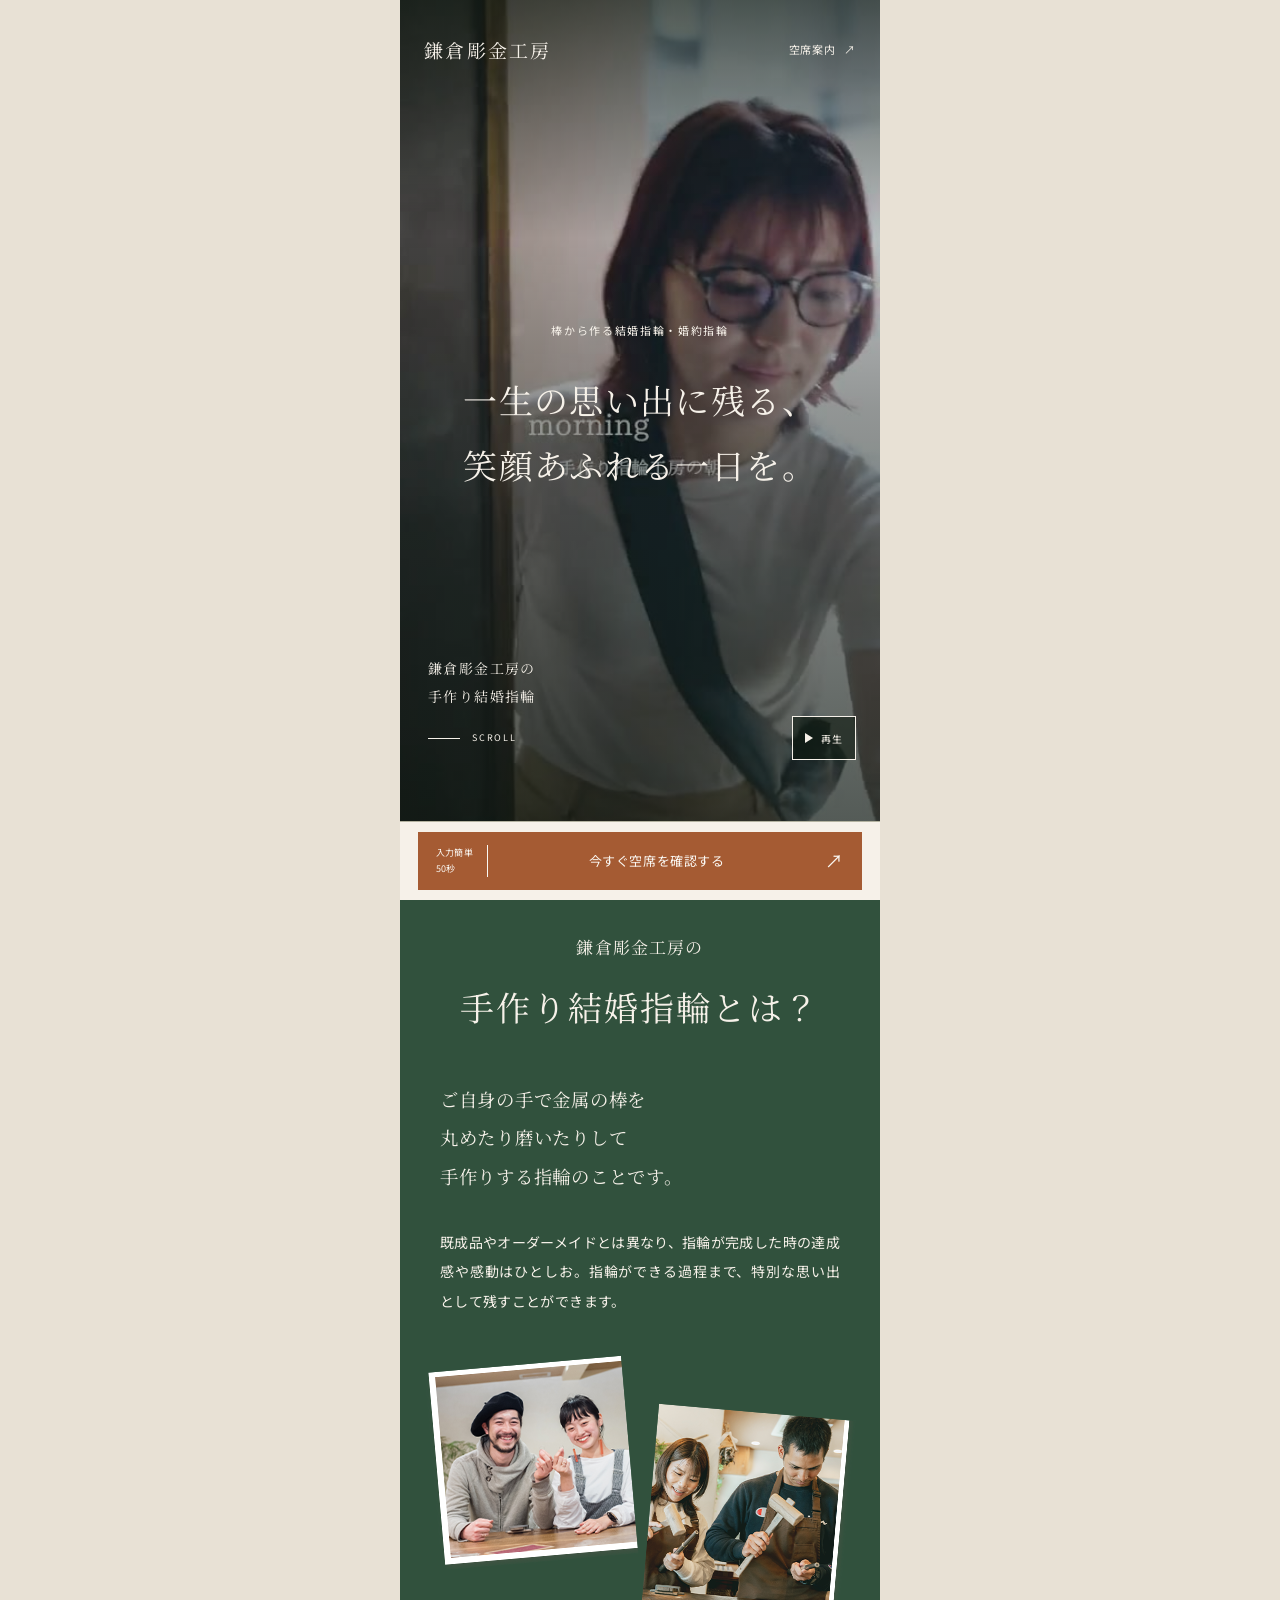
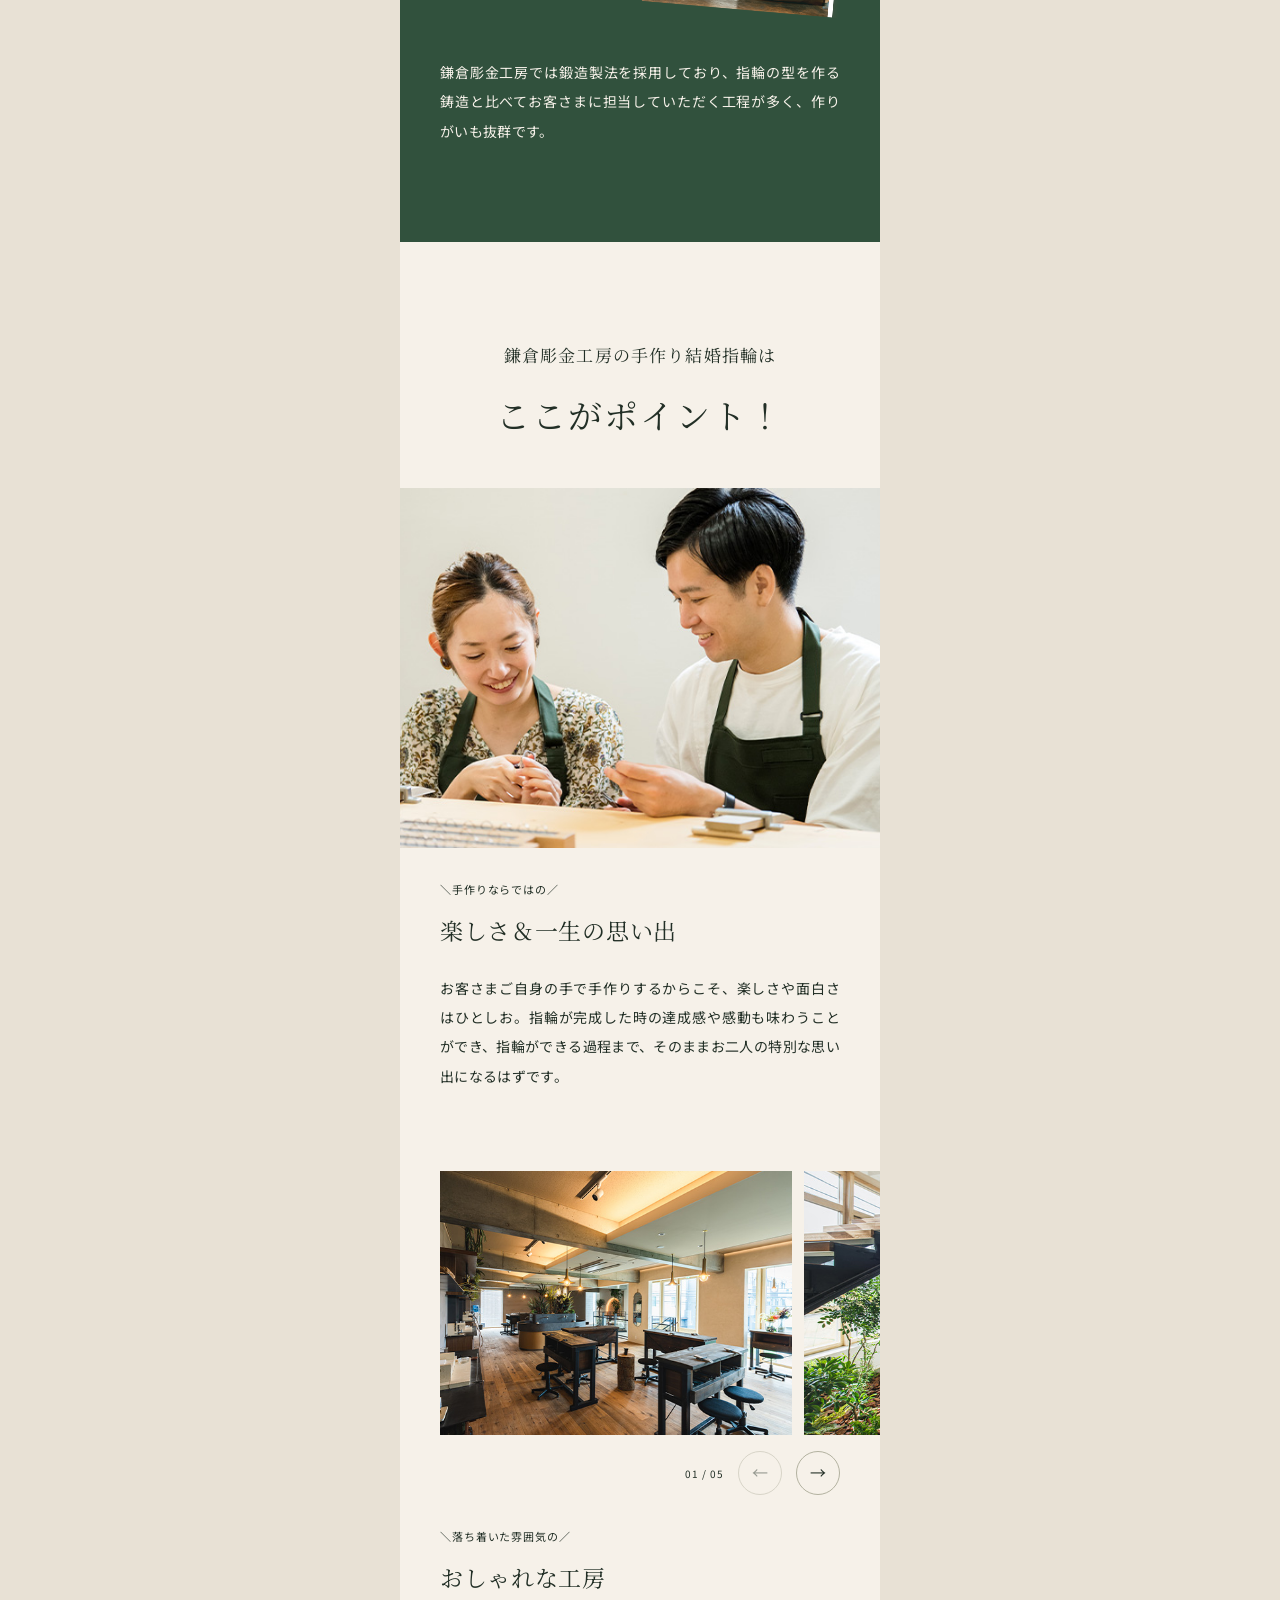
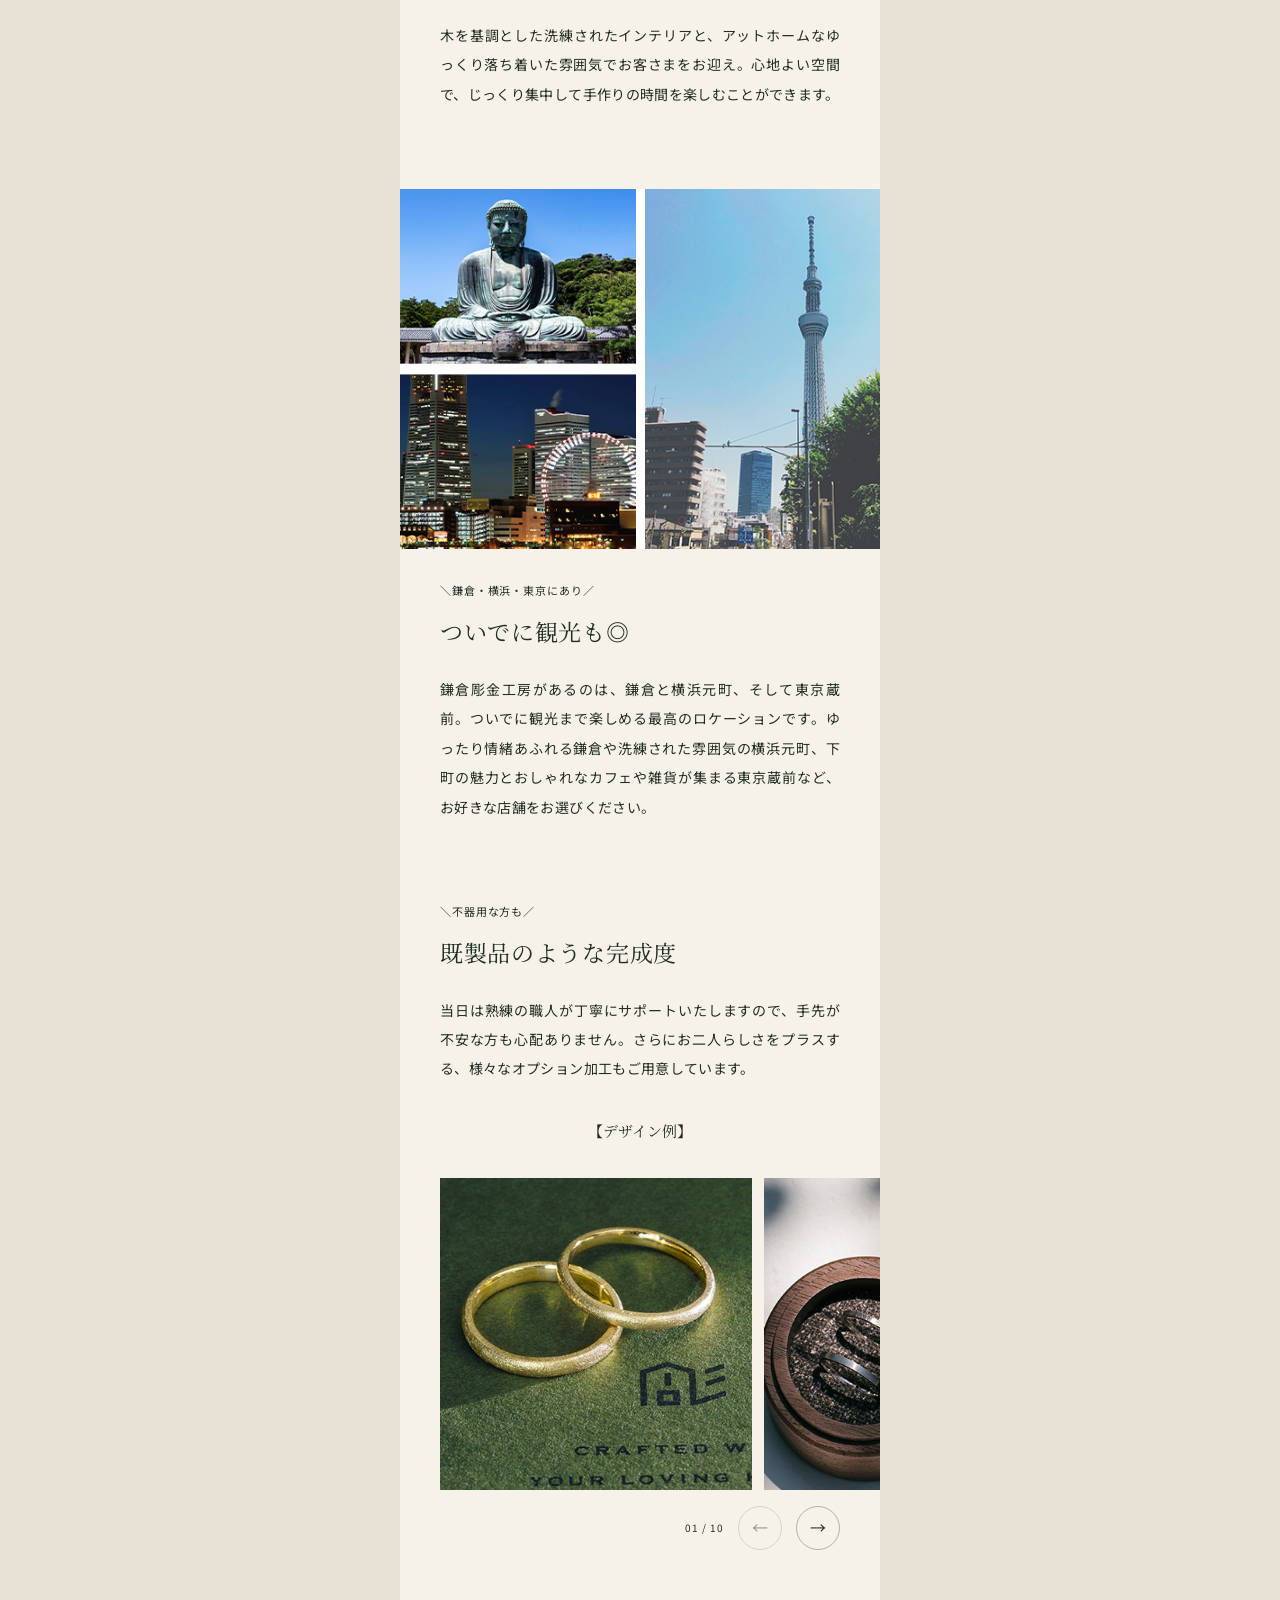
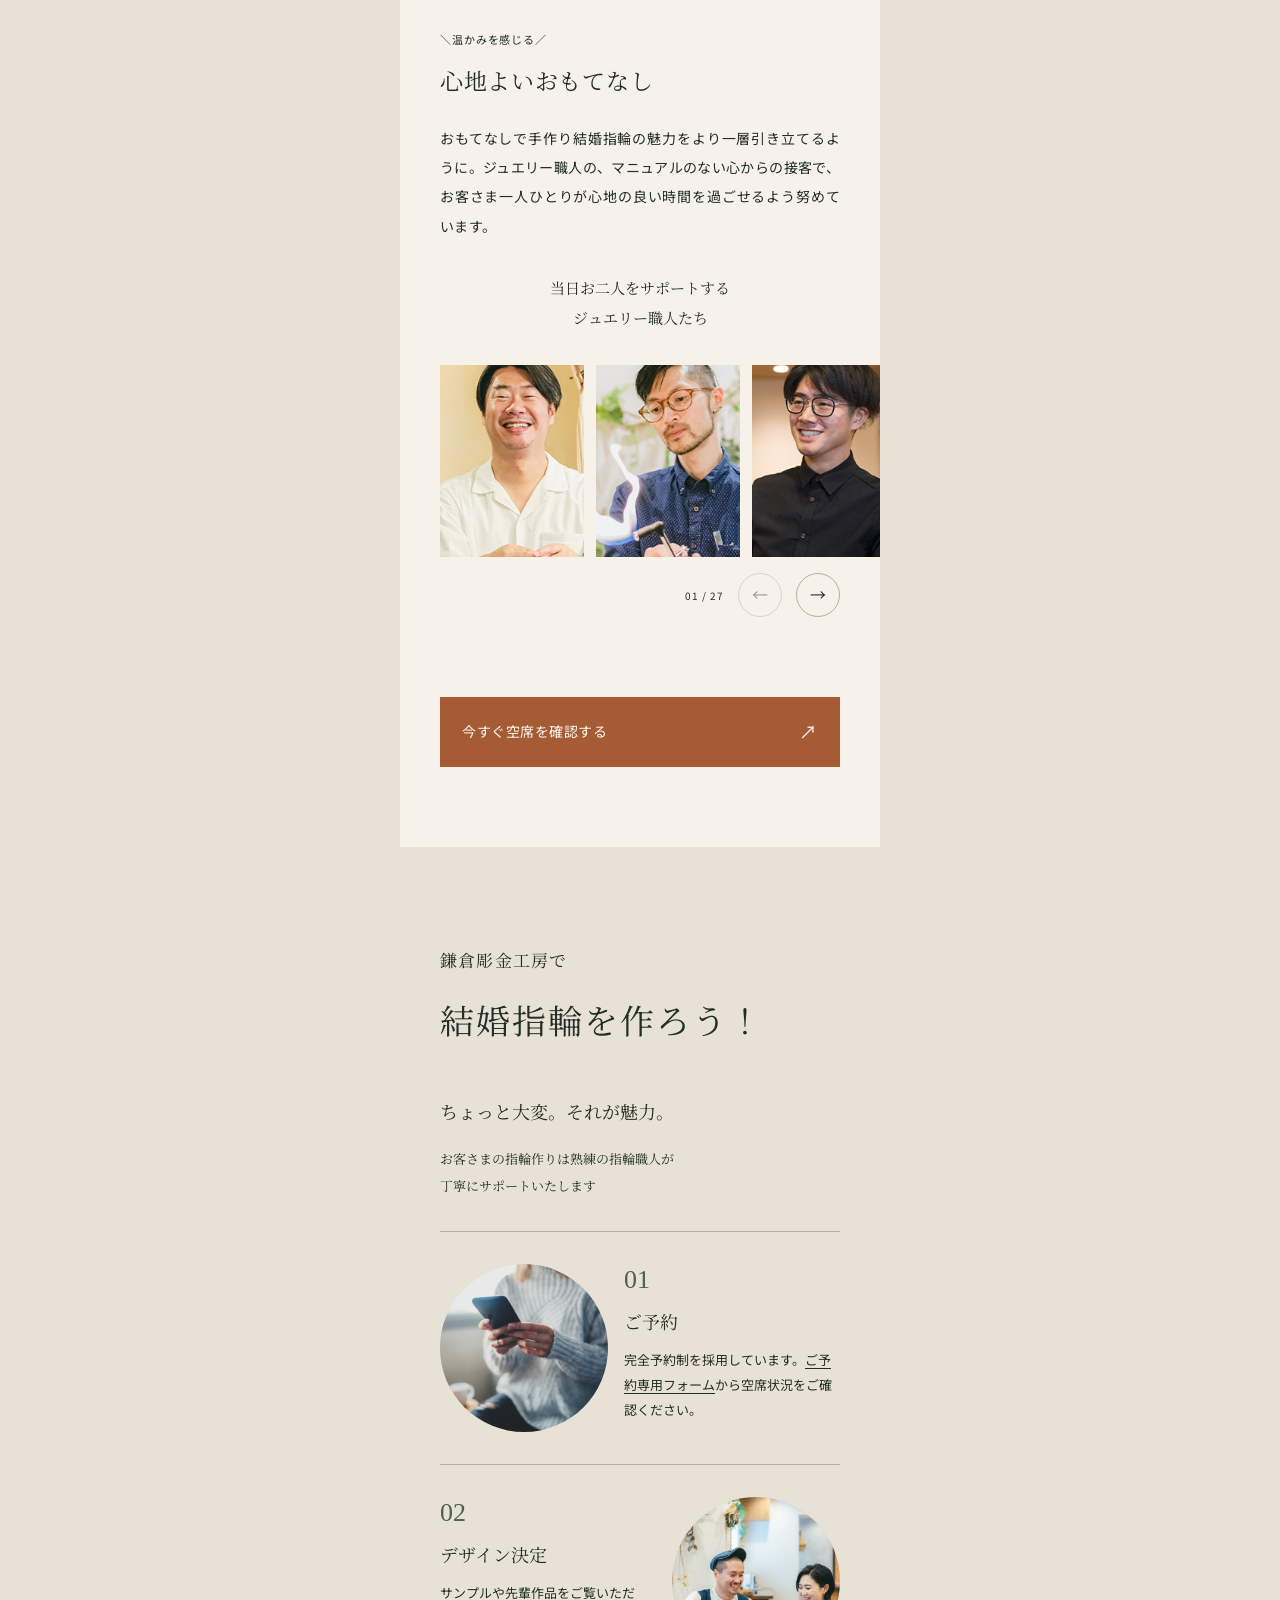
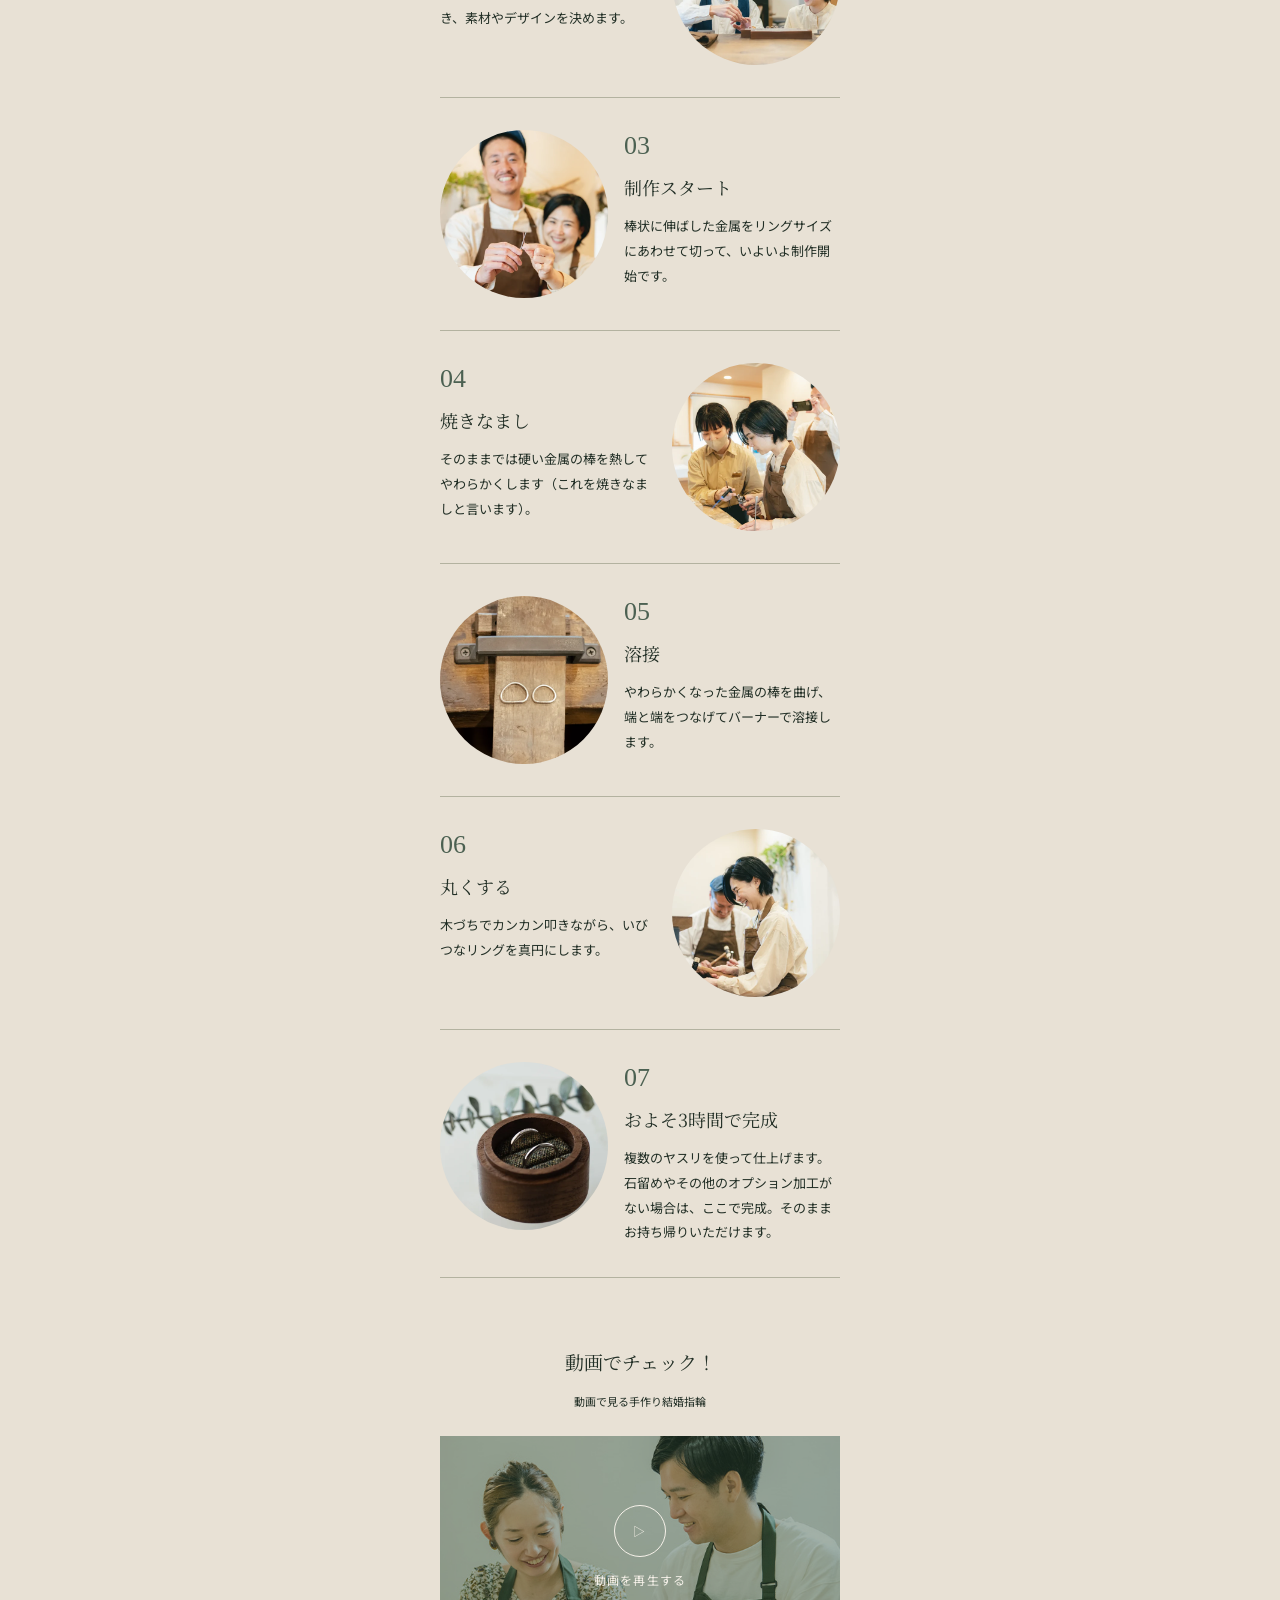
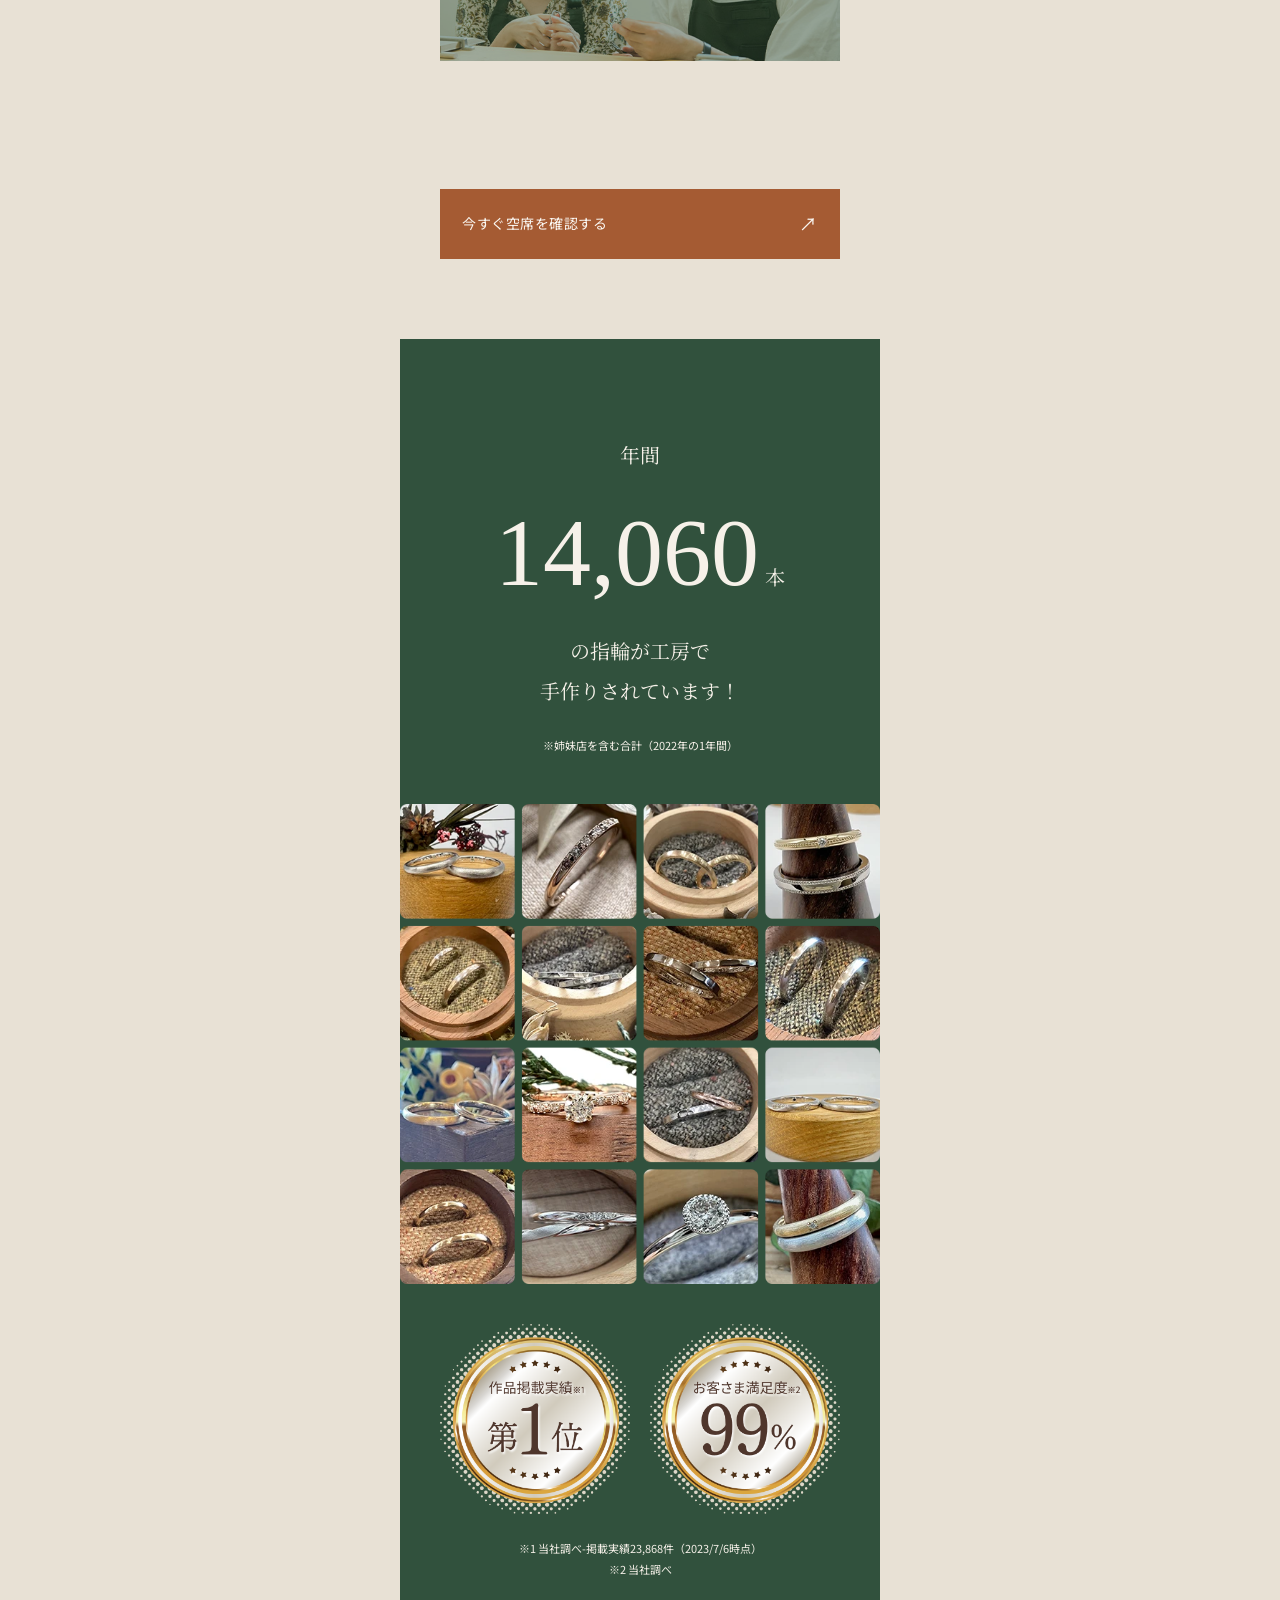
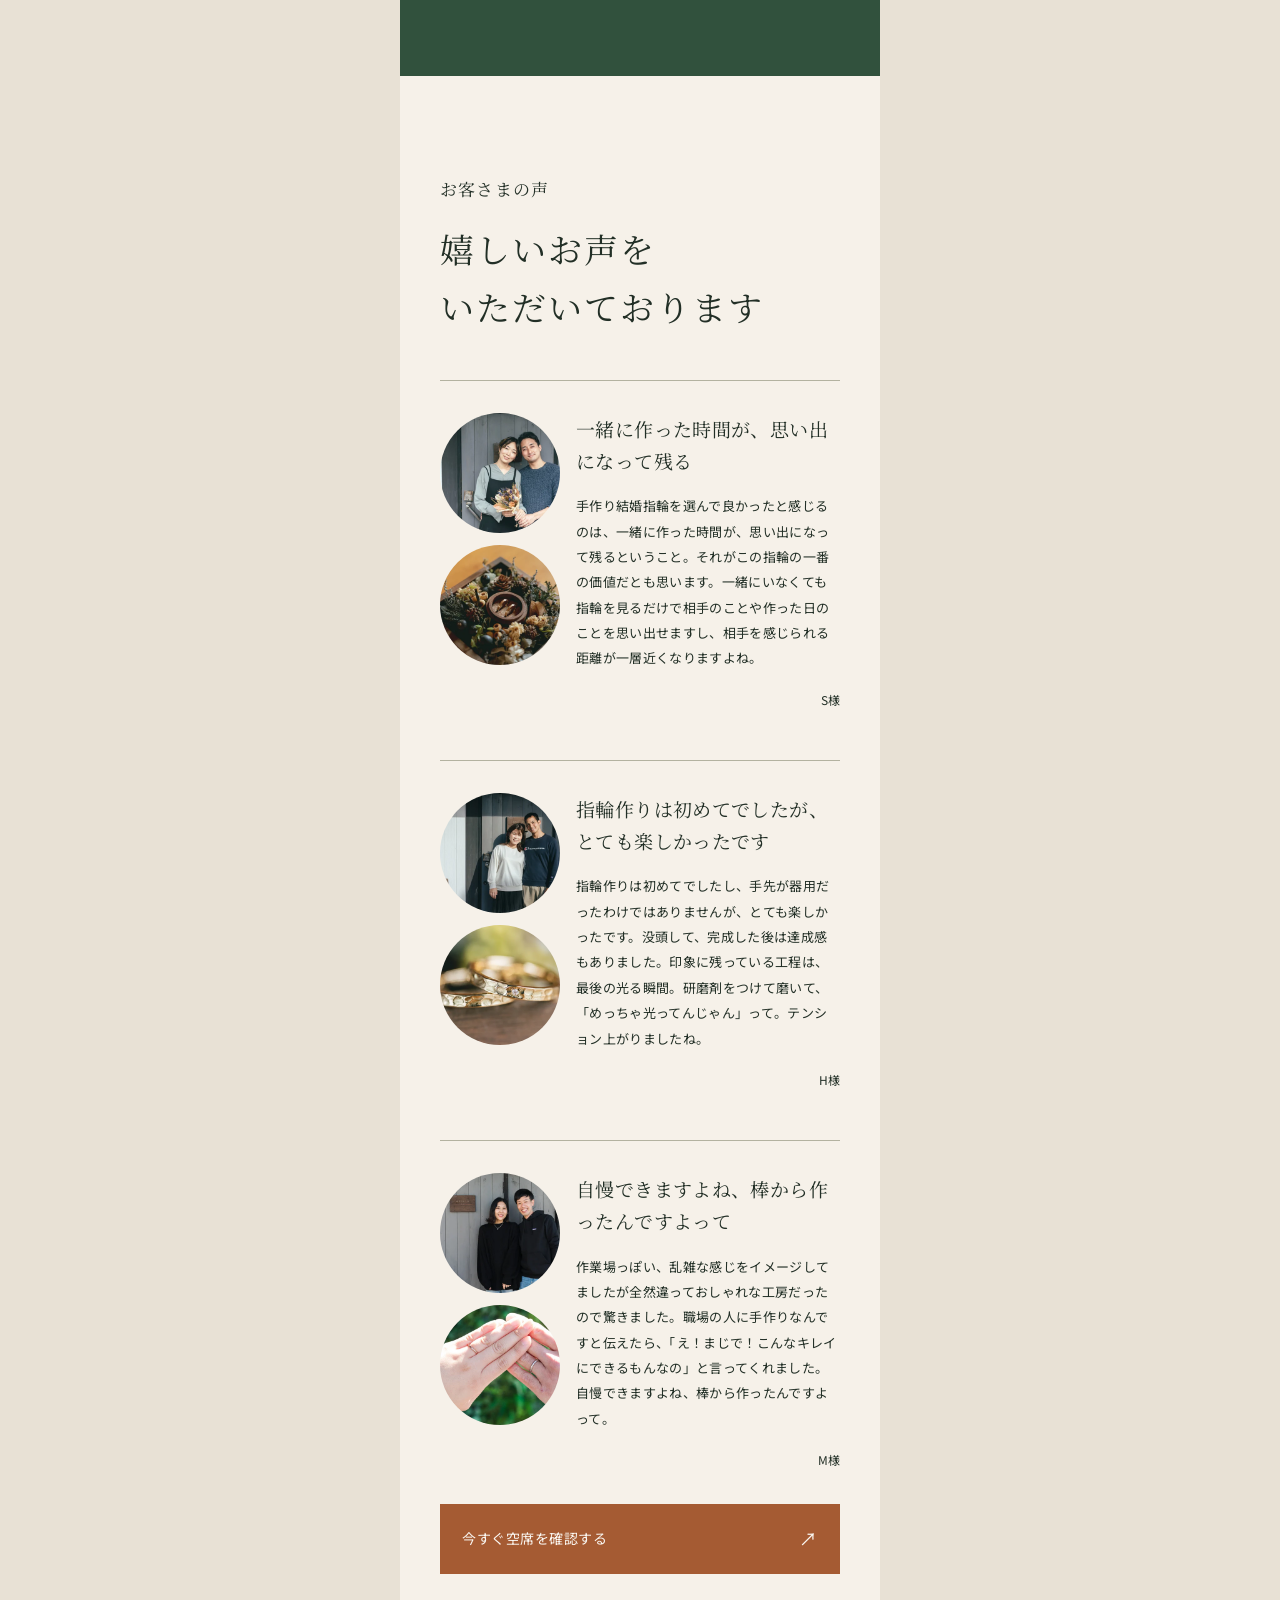
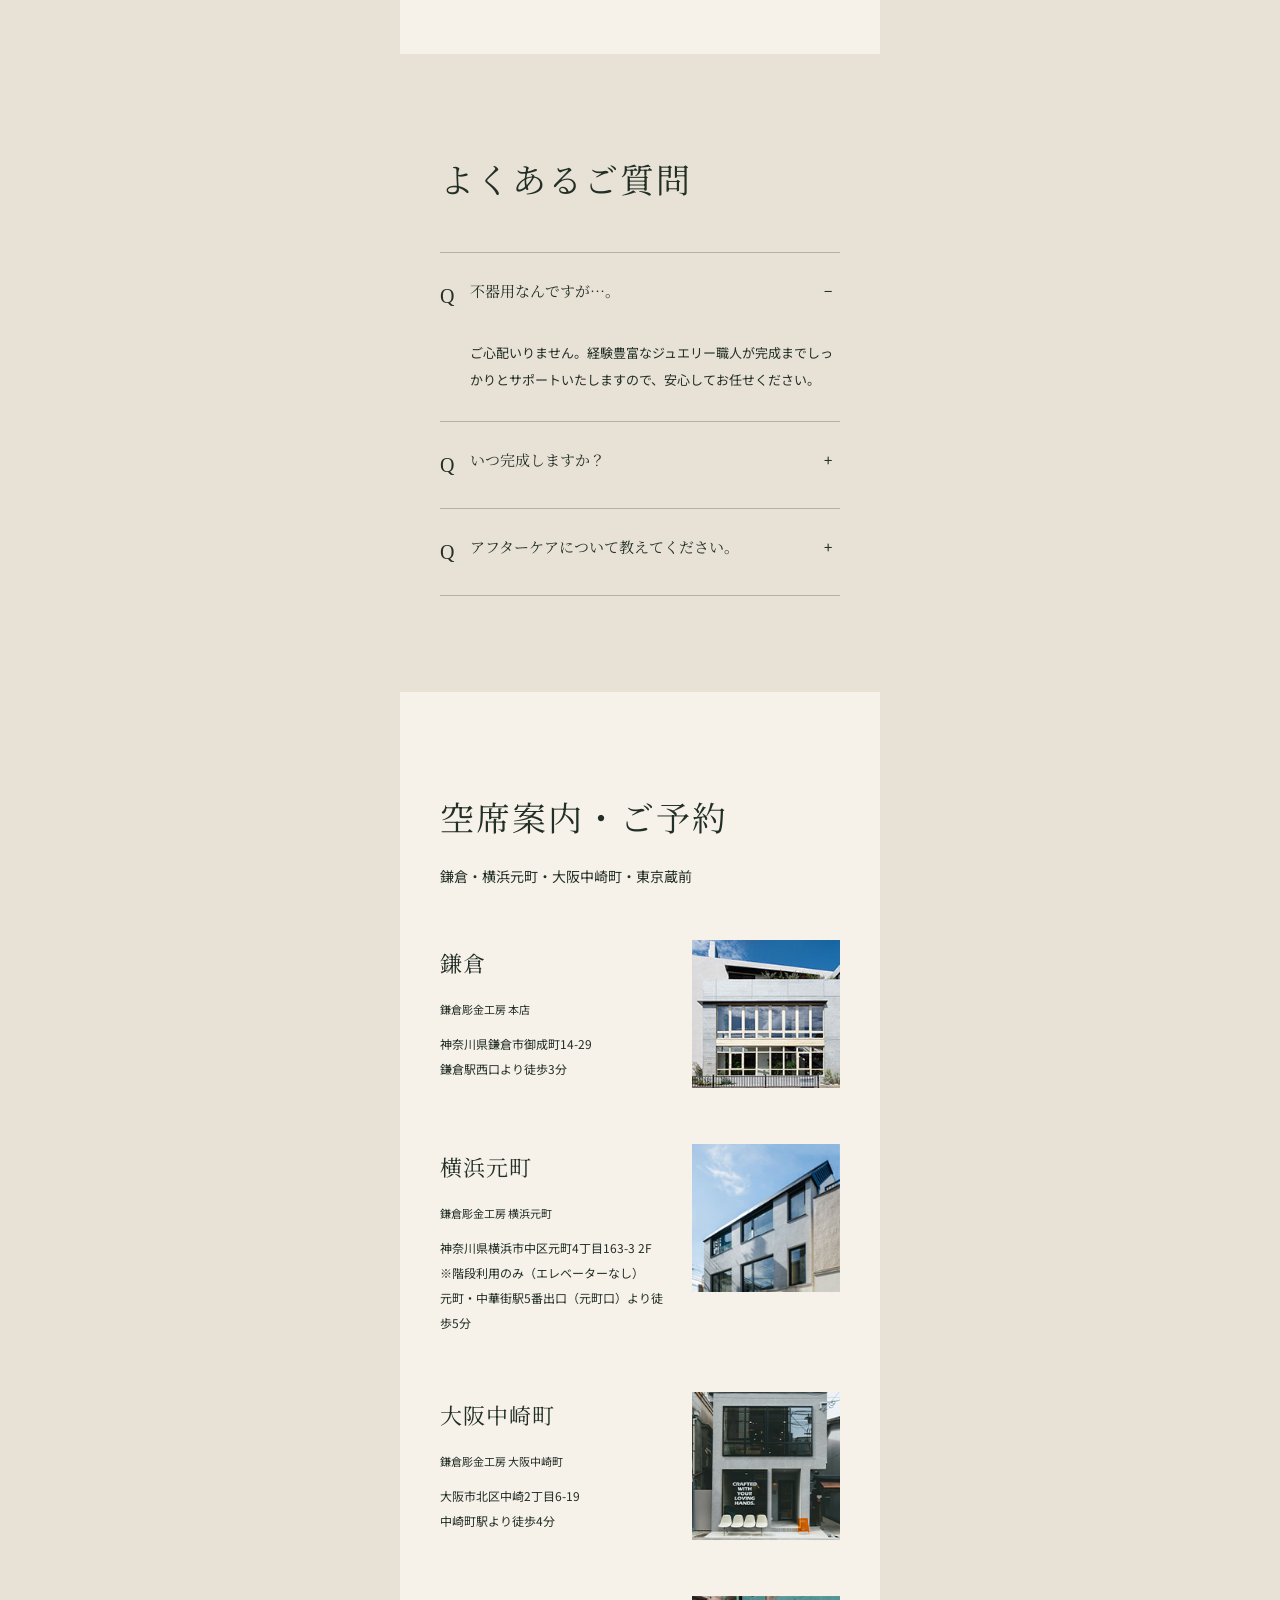
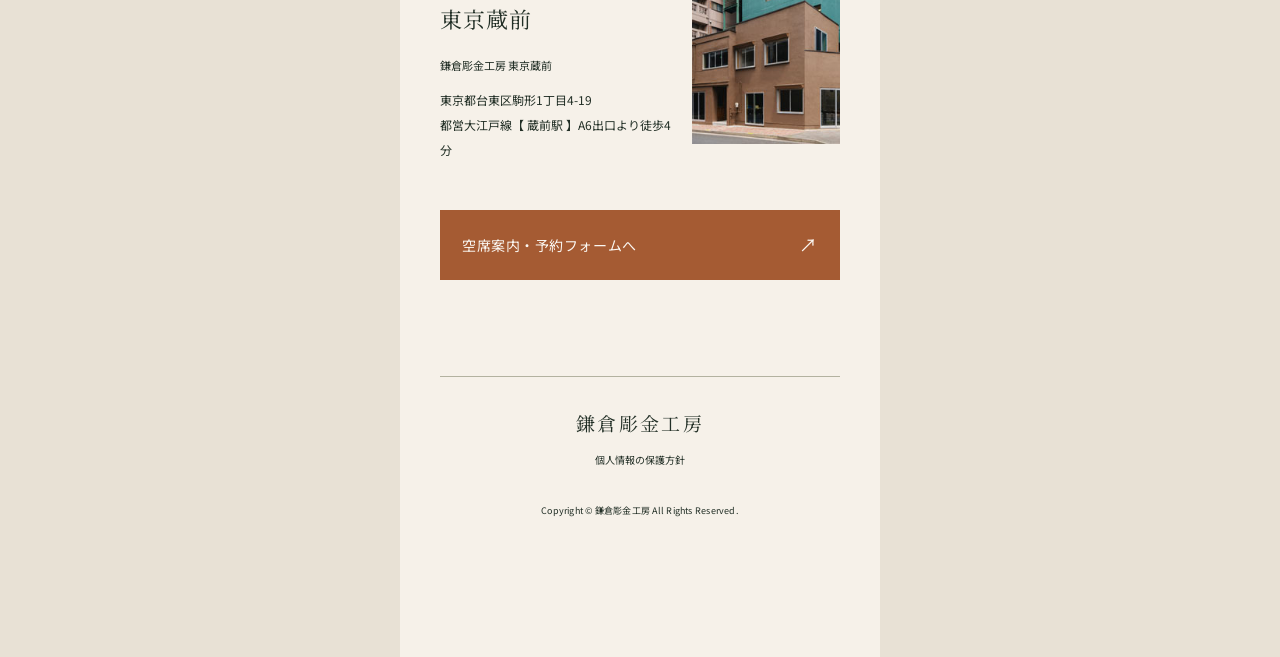
==== lp.html @ d7fee2fd "Repair LP layouts and remove expired campaign" ====
<!doctype html>
<html lang="ja"><head><meta charset="utf-8"><meta name="viewport" content="width=device-width, initial-scale=1, viewport-fit=cover"><meta name="robots" content="noindex,nofollow"><meta name="theme-color" content="#355746"><title>鎌倉彫金工房｜広告LP リニューアルデザイン案</title><meta name="description" content="鎌倉彫金工房の手作り結婚指輪・婚約指輪。広告ランディングページのリニューアルデザイン案。"><link rel="preload" as="image" href="./assets/video/fv-04.jpg" fetchpriority="high"><link rel="preconnect" href="https://fonts.googleapis.com"><link rel="preconnect" href="https://fonts.gstatic.com" crossorigin><link href="https://fonts.googleapis.com/css2?family=Noto+Sans+JP:wght@400;500&family=Noto+Serif+JP:wght@400;500&display=swap" rel="stylesheet"><link rel="stylesheet" href="./tokens.css"><link rel="stylesheet" href="./lp.css?v=20261006-1"><script src="./lp.js?v=e22e08733c" defer></script></head><body><main class="lp-page" id="top">

<section class="hero" aria-labelledby="hero-title"><video data-src="./assets/video/fv-04.mp4" poster="./assets/video/fv-04.jpg" autoplay loop muted playsinline preload="none" aria-hidden="true"></video><header class="masthead"><a class="brand" href="#top">鎌倉彫金工房</a><a class="header-reserve" href="#reservation">空席案内<span aria-hidden="true">↗</span></a></header><div class="hero-copy"><p class="hero-kicker">棒から作る結婚指輪・婚約指輪</p><h1 id="hero-title" aria-label="一生の思い出に残る、笑顔あふれる一日を。">
<span class="hero-line" aria-hidden="true"><span class="hero-glyph" style="--char:0">一</span><span class="hero-glyph" style="--char:1">生</span><span class="hero-glyph" style="--char:2">の</span><span class="hero-glyph" style="--char:3">思</span><span class="hero-glyph" style="--char:4">い</span><span class="hero-glyph" style="--char:5">出</span><span class="hero-glyph" style="--char:6">に</span><span class="hero-glyph" style="--char:7">残</span><span class="hero-glyph" style="--char:8">る</span><span class="hero-glyph" style="--char:9">、</span>
</span>
<span class="hero-line" aria-hidden="true"><span class="hero-glyph" style="--char:10">笑</span><span class="hero-glyph" style="--char:11">顔</span><span class="hero-glyph" style="--char:12">あ</span><span class="hero-glyph" style="--char:13">ふ</span><span class="hero-glyph" style="--char:14">れ</span><span class="hero-glyph" style="--char:15">る</span><span class="hero-glyph" style="--char:16">一</span><span class="hero-glyph" style="--char:17">日</span><span class="hero-glyph" style="--char:18">を</span><span class="hero-glyph" style="--char:19">。</span>
</span>
</h1></div><p class="hero-caption">鎌倉彫金工房の<br>手作り結婚指輪</p><a class="hero-scroll" href="#concept">SCROLL</a><button class="video-toggle" data-state="paused" aria-label="背景動画を再生する" type="button" hidden><span class="video-symbol" aria-hidden="true"></span><span class="video-label">再生</span></button></section>
<section class="section intro" id="concept"><h2 class="section-title center reveal"><small>鎌倉彫金工房の</small>手作り結婚指輪とは？</h2><h3>ご自身の手で金属の棒を<br>丸めたり磨いたりして<br>手作りする指輪のことです。</h3><p class="copy">既成品やオーダーメイドとは異なり、指輪が完成した時の達成感や感動はひとしお。指輪ができる過程まで、特別な思い出として残すことができます。</p><div class="intro-pictures">
<figure class="photo reveal"><img src="./assets/lp/sec02-img01.png" width="253" height="266" alt="金属の棒から指輪を手作りする制作工程" loading="lazy" decoding="async"></figure>
<figure class="photo reveal"><img src="./assets/lp/sec02-img02.png" width="343" height="418" alt="鍛造製法で指輪を仕上げる様子" loading="lazy" decoding="async"></figure>
</div><p class="copy">鎌倉彫金工房では鍛造製法を採用しており、指輪の型を作る鋳造と比べてお客さまに担当していただく工程が多く、作りがいも抜群です。</p></section>
<section class="section features" id="points"><h2 class="section-title center reveal"><small>鎌倉彫金工房の手作り結婚指輪は</small>ここがポイント！</h2>
<article class="point">
<figure class="photo reveal"><img src="./assets/lp/sec03-img01.jpg" width="590" height="400" alt="ふたりで結婚指輪を手作りする制作体験" loading="lazy" decoding="async"></figure>
<h3 class="reveal"><small>＼手作りならではの／</small>楽しさ＆一生の思い出</h3><p class="copy">お客さまご自身の手で手作りするからこそ、楽しさや面白さはひとしお。指輪が完成した時の達成感や感動も味わうことができ、指輪ができる過程まで、そのままお二人の特別な思い出になるはずです。</p>
</article>
<article class="point">
<div class="gallery " role="region" aria-label="工房の内観"><div class="gallery-track" tabindex="0" aria-label="工房の内観の写真。左右キーでも移動できます"><figure class="photo "><img src="./assets/lp/sec03-img02-01.jpg" width="590" height="400" alt="木を基調とした落ち着いた工房の内観 1" loading="lazy" decoding="async"></figure><figure class="photo "><img src="./assets/lp/sec03-img02-02.jpg" width="590" height="400" alt="木を基調とした落ち着いた工房の内観 2" loading="lazy" decoding="async"></figure><figure class="photo "><img src="./assets/lp/sec03-img02-03.jpg" width="590" height="400" alt="木を基調とした落ち着いた工房の内観 3" loading="lazy" decoding="async"></figure><figure class="photo "><img src="./assets/lp/sec03-img02-04.jpg" width="590" height="400" alt="木を基調とした落ち着いた工房の内観 4" loading="lazy" decoding="async"></figure><figure class="photo "><img src="./assets/lp/sec03-img02-05.jpg" width="590" height="400" alt="木を基調とした落ち着いた工房の内観 5" loading="lazy" decoding="async"></figure></div><div class="gallery-controls"><span class="gallery-count">01 / 05</span><button class="gallery-button" type="button" data-direction="-1" aria-label="工房の内観の前の写真">←</button><button class="gallery-button" type="button" data-direction="1" aria-label="工房の内観の次の写真">→</button></div></div>
<h3 class="reveal"><small>＼落ち着いた雰囲気の／</small>おしゃれな工房</h3><p class="copy">木を基調とした洗練されたインテリアと、アットホームなゆっくり落ち着いた雰囲気でお客さまをお迎え。心地よい空間で、じっくり集中して手作りの時間を楽しむことができます。</p>
</article>
<article class="point">
<figure class="photo reveal"><img src="./assets/lp/sec03-img03-01.jpg" width="590" height="400" alt="店舗周辺の散策や観光と合わせて訪れやすい立地" loading="lazy" decoding="async"></figure>
<h3 class="reveal"><small>＼鎌倉・横浜・東京にあり／</small>ついでに観光も◎</h3><p class="copy">鎌倉彫金工房があるのは、鎌倉と横浜元町、そして東京蔵前。ついでに観光まで楽しめる最高のロケーションです。ゆったり情緒あふれる鎌倉や洗練された雰囲気の横浜元町、下町の魅力とおしゃれなカフェや雑貨が集まる東京蔵前など、お好きな店舗をお選びください。</p>
</article>
<article class="point">
<h3 class="reveal"><small>＼不器用な方も／</small>既製品のような完成度</h3><p class="copy">当日は熟練の職人が丁寧にサポートいたしますので、手先が不安な方も心配ありません。さらにお二人らしさをプラスする、様々なオプション加工もご用意しています。</p>
<p class="staff-caption">【デザイン例】</p><div class="gallery gallery--rings" role="region" aria-label="結婚指輪のデザイン例"><div class="gallery-track" tabindex="0" aria-label="結婚指輪のデザイン例の写真。左右キーでも移動できます"><figure class="photo "><img src="./assets/lp/sec03-img04-01.jpg" width="590" height="400" alt="手作り結婚指輪のデザイン例 1" loading="lazy" decoding="async"></figure><figure class="photo "><img src="./assets/lp/sec03-img04-02.jpg" width="590" height="400" alt="手作り結婚指輪のデザイン例 2" loading="lazy" decoding="async"></figure><figure class="photo "><img src="./assets/lp/sec03-img04-03.jpg" width="590" height="400" alt="手作り結婚指輪のデザイン例 3" loading="lazy" decoding="async"></figure><figure class="photo "><img src="./assets/lp/sec03-img04-04.jpg" width="590" height="400" alt="手作り結婚指輪のデザイン例 4" loading="lazy" decoding="async"></figure><figure class="photo "><img src="./assets/lp/sec03-img04-05.jpg" width="590" height="400" alt="手作り結婚指輪のデザイン例 5" loading="lazy" decoding="async"></figure><figure class="photo "><img src="./assets/lp/sec03-img04-06.jpg" width="590" height="400" alt="手作り結婚指輪のデザイン例 6" loading="lazy" decoding="async"></figure><figure class="photo "><img src="./assets/lp/sec03-img04-07.jpg" width="590" height="400" alt="手作り結婚指輪のデザイン例 7" loading="lazy" decoding="async"></figure><figure class="photo "><img src="./assets/lp/sec03-img04-08.jpg" width="590" height="400" alt="手作り結婚指輪のデザイン例 8" loading="lazy" decoding="async"></figure><figure class="photo "><img src="./assets/lp/sec03-img04-09.jpg" width="590" height="400" alt="手作り結婚指輪のデザイン例 9" loading="lazy" decoding="async"></figure><figure class="photo "><img src="./assets/lp/sec03-img04-10.jpg" width="590" height="400" alt="手作り結婚指輪のデザイン例 10" loading="lazy" decoding="async"></figure></div><div class="gallery-controls"><span class="gallery-count">01 / 10</span><button class="gallery-button" type="button" data-direction="-1" aria-label="結婚指輪のデザイン例の前の写真">←</button><button class="gallery-button" type="button" data-direction="1" aria-label="結婚指輪のデザイン例の次の写真">→</button></div></div>
</article>
<article class="point">
<h3 class="reveal"><small>＼温かみを感じる／</small>心地よいおもてなし</h3><p class="copy">おもてなしで手作り結婚指輪の魅力をより一層引き立てるように。ジュエリー職人の、マニュアルのない心からの接客で、お客さま一人ひとりが心地の良い時間を過ごせるよう努めています。</p>
<p class="staff-caption">当日お二人をサポートする<br>ジュエリー職人たち</p><div class="gallery gallery--staff" role="region" aria-label="ジュエリー職人"><div class="gallery-track" tabindex="0" aria-label="ジュエリー職人の写真。左右キーでも移動できます"><figure class="photo "><img src="./assets/lp/sec03-img05-01.jpg" width="190" height="339" alt="当日ふたりをサポートするジュエリー職人 1" loading="lazy" decoding="async"></figure><figure class="photo "><img src="./assets/lp/sec03-img05-02.jpg" width="190" height="338" alt="当日ふたりをサポートするジュエリー職人 2" loading="lazy" decoding="async"></figure><figure class="photo "><img src="./assets/lp/sec03-img05-03.jpg" width="190" height="339" alt="当日ふたりをサポートするジュエリー職人 3" loading="lazy" decoding="async"></figure><figure class="photo "><img src="./assets/lp/sec03-img05-04.jpg" width="190" height="339" alt="当日ふたりをサポートするジュエリー職人 4" loading="lazy" decoding="async"></figure><figure class="photo "><img src="./assets/lp/sec03-img05-05.jpg" width="190" height="339" alt="当日ふたりをサポートするジュエリー職人 5" loading="lazy" decoding="async"></figure><figure class="photo "><img src="./assets/lp/sec03-img05-06.jpg" width="190" height="339" alt="当日ふたりをサポートするジュエリー職人 6" loading="lazy" decoding="async"></figure><figure class="photo "><img src="./assets/lp/sec03-img05-07.jpg" width="190" height="339" alt="当日ふたりをサポートするジュエリー職人 7" loading="lazy" decoding="async"></figure><figure class="photo "><img src="./assets/lp/sec03-img05-08.jpg" width="190" height="339" alt="当日ふたりをサポートするジュエリー職人 8" loading="lazy" decoding="async"></figure><figure class="photo "><img src="./assets/lp/sec03-img05-09.jpg" width="190" height="339" alt="当日ふたりをサポートするジュエリー職人 9" loading="lazy" decoding="async"></figure><figure class="photo "><img src="./assets/lp/sec03-img05-10.jpg" width="190" height="339" alt="当日ふたりをサポートするジュエリー職人 10" loading="lazy" decoding="async"></figure><figure class="photo "><img src="./assets/lp/sec03-img05-11.jpg" width="190" height="338" alt="当日ふたりをサポートするジュエリー職人 11" loading="lazy" decoding="async"></figure><figure class="photo "><img src="./assets/lp/sec03-img05-12.jpg" width="190" height="339" alt="当日ふたりをサポートするジュエリー職人 12" loading="lazy" decoding="async"></figure><figure class="photo "><img src="./assets/lp/sec03-img05-13.jpg" width="190" height="339" alt="当日ふたりをサポートするジュエリー職人 13" loading="lazy" decoding="async"></figure><figure class="photo "><img src="./assets/lp/sec03-img05-14.jpg" width="190" height="339" alt="当日ふたりをサポートするジュエリー職人 14" loading="lazy" decoding="async"></figure><figure class="photo "><img src="./assets/lp/sec03-img05-15.jpg" width="190" height="339" alt="当日ふたりをサポートするジュエリー職人 15" loading="lazy" decoding="async"></figure><figure class="photo "><img src="./assets/lp/sec03-img05-16.jpg" width="190" height="339" alt="当日ふたりをサポートするジュエリー職人 16" loading="lazy" decoding="async"></figure><figure class="photo "><img src="./assets/lp/sec03-img05-17.jpg" width="190" height="339" alt="当日ふたりをサポートするジュエリー職人 17" loading="lazy" decoding="async"></figure><figure class="photo "><img src="./assets/lp/sec03-img05-18.jpg" width="190" height="339" alt="当日ふたりをサポートするジュエリー職人 18" loading="lazy" decoding="async"></figure><figure class="photo "><img src="./assets/lp/sec03-img05-19.jpg" width="190" height="339" alt="当日ふたりをサポートするジュエリー職人 19" loading="lazy" decoding="async"></figure><figure class="photo "><img src="./assets/lp/sec03-img05-20.jpg" width="190" height="339" alt="当日ふたりをサポートするジュエリー職人 20" loading="lazy" decoding="async"></figure><figure class="photo "><img src="./assets/lp/sec03-img05-21.jpg" width="190" height="339" alt="当日ふたりをサポートするジュエリー職人 21" loading="lazy" decoding="async"></figure><figure class="photo "><img src="./assets/lp/sec03-img05-22.jpg" width="190" height="339" alt="当日ふたりをサポートするジュエリー職人 22" loading="lazy" decoding="async"></figure><figure class="photo "><img src="./assets/lp/sec03-img05-23.jpg" width="190" height="339" alt="当日ふたりをサポートするジュエリー職人 23" loading="lazy" decoding="async"></figure><figure class="photo "><img src="./assets/lp/sec03-img05-24.jpg" width="190" height="339" alt="当日ふたりをサポートするジュエリー職人 24" loading="lazy" decoding="async"></figure><figure class="photo "><img src="./assets/lp/sec03-img05-25.jpg" width="190" height="339" alt="当日ふたりをサポートするジュエリー職人 25" loading="lazy" decoding="async"></figure><figure class="photo "><img src="./assets/lp/sec03-img05-26.jpg" width="190" height="339" alt="当日ふたりをサポートするジュエリー職人 26" loading="lazy" decoding="async"></figure><figure class="photo "><img src="./assets/lp/sec03-img05-27.jpg" width="190" height="339" alt="当日ふたりをサポートするジュエリー職人 27" loading="lazy" decoding="async"></figure></div><div class="gallery-controls"><span class="gallery-count">01 / 27</span><button class="gallery-button" type="button" data-direction="-1" aria-label="ジュエリー職人の前の写真">←</button><button class="gallery-button" type="button" data-direction="1" aria-label="ジュエリー職人の次の写真">→</button></div></div>
</article>
</section><div class="section-cta"><a class="reserve-button" href="#reservation">今すぐ空席を確認する<span class="arrow" aria-hidden="true">↗</span></a></div>
<section class="section making" id="making"><h2 class="section-title reveal"><small>鎌倉彫金工房で</small>結婚指輪を作ろう！</h2><p class="making-lead">ちょっと大変。それが魅力。<small>お客さまの指輪作りは熟練の指輪職人が<br>丁寧にサポートいたします</small></p><ol class="steps">
<li class="step"><figure class="step-picture reveal"><img src="./assets/lp/step-01.webp" width="560" height="560" alt="ご予約の制作風景" loading="lazy" decoding="async"></figure><div class="step-copy"><span class="step-number" aria-hidden="true">01</span><h3>ご予約</h3><p>完全予約制を採用しています。<a href="#reservation">ご予約専用フォーム</a>から空席状況をご確認ください。</p></div></li>
<li class="step"><figure class="step-picture reveal"><img src="./assets/lp/step-02.webp" width="560" height="560" alt="デザイン決定の制作風景" loading="lazy" decoding="async"></figure><div class="step-copy"><span class="step-number" aria-hidden="true">02</span><h3>デザイン決定</h3><p>サンプルや先輩作品をご覧いただき、素材やデザインを決めます。</p></div></li>
<li class="step"><figure class="step-picture reveal"><img src="./assets/lp/step-03.webp" width="560" height="560" alt="制作スタートの制作風景" loading="lazy" decoding="async"></figure><div class="step-copy"><span class="step-number" aria-hidden="true">03</span><h3>制作スタート</h3><p>棒状に伸ばした金属をリングサイズにあわせて切って、いよいよ制作開始です。</p></div></li>
<li class="step"><figure class="step-picture reveal"><img src="./assets/lp/step-04.webp" width="560" height="560" alt="焼きなましの制作風景" loading="lazy" decoding="async"></figure><div class="step-copy"><span class="step-number" aria-hidden="true">04</span><h3>焼きなまし</h3><p>そのままでは硬い金属の棒を熱してやわらかくします（これを焼きなましと言います）。</p></div></li>
<li class="step"><figure class="step-picture reveal"><img src="./assets/lp/step-05.webp" width="560" height="560" alt="溶接の制作風景" loading="lazy" decoding="async"></figure><div class="step-copy"><span class="step-number" aria-hidden="true">05</span><h3>溶接</h3><p>やわらかくなった金属の棒を曲げ、端と端をつなげてバーナーで溶接します。</p></div></li>
<li class="step"><figure class="step-picture reveal"><img src="./assets/lp/step-06.webp" width="560" height="560" alt="丸くするの制作風景" loading="lazy" decoding="async"></figure><div class="step-copy"><span class="step-number" aria-hidden="true">06</span><h3>丸くする</h3><p>木づちでカンカン叩きながら、いびつなリングを真円にします。</p></div></li>
<li class="step"><figure class="step-picture reveal"><img src="./assets/lp/step-07.webp" width="560" height="560" alt="およそ3時間で完成の制作風景" loading="lazy" decoding="async"></figure><div class="step-copy"><span class="step-number" aria-hidden="true">07</span><h3>およそ3時間で完成</h3><p>複数のヤスリを使って仕上げます。石留めやその他のオプション加工がない場合は、ここで完成。そのままお持ち帰りいただけます。</p></div></li>
</ol><div class="movie"><h3>動画でチェック！<small>動画で見る手作り結婚指輪</small></h3><div class="movie-frame"><button type="button" data-movie="https://www.youtube.com/embed/LRzts90RXME?autoplay=1&amp;rel=0" aria-label="鎌倉彫金工房の指輪制作紹介動画を再生"><img src="./assets/lp/sec03-img01.jpg" width="590" height="400" alt="" loading="lazy" decoding="async"><span class="movie-play"><i aria-hidden="true">▷</i>動画を再生する</span></button></div></div></section><div class="section-cta making"><a class="reserve-button" href="#reservation">今すぐ空席を確認する<span class="arrow" aria-hidden="true">↗</span></a></div>
<section class="section achievements" id="achievements"><h2 class="achievement-title reveal">年間<strong>14,060<small>本</small></strong>の指輪が工房で<br>手作りされています！</h2><p class="note">※姉妹店を含む合計（2022年の1年間）</p><figure class="photo achievement-photo reveal"><img src="./assets/lp/sec05-img01.webp" width="670" height="670" alt="工房で手作りされた指輪の実績イメージ" loading="lazy" decoding="async"></figure><div class="achievements-pair"><img src="./assets/lp/sec05-img02.png" width="325" height="325" alt="作品掲載実績 第1位 ※1" loading="lazy" decoding="async"><img src="./assets/lp/sec05-img03.png" width="325" height="325" alt="お客さま満足度 99% ※2" loading="lazy" decoding="async"></div><p class="note">※1 当社調べ-掲載実績23,868件（2023/7/6時点）<br>※2 当社調べ</p></section>
<section class="section voices" id="voices"><h2 class="section-title reveal"><small>お客さまの声</small>嬉しいお声を<br>いただいております</h2>
<article class="voice"><div class="voice-photos reveal"><img src="./assets/lp/voice-01-person.webp" width="384" height="384" alt="手作り結婚指輪を制作したお客さま S様" loading="lazy" decoding="async"><img src="./assets/lp/voice-01-rings.webp" width="384" height="384" alt="S様の結婚指輪" loading="lazy" decoding="async"></div><h3>一緒に作った時間が、思い出になって残る</h3><p class="copy">手作り結婚指輪を選んで良かったと感じるのは、一緒に作った時間が、思い出になって残るということ。それがこの指輪の一番の価値だとも思います。一緒にいなくても指輪を見るだけで相手のことや作った日のことを思い出せますし、相手を感じられる距離が一層近くなりますよね。</p><cite>S様</cite></article>
<article class="voice"><div class="voice-photos reveal"><img src="./assets/lp/voice-02-person.webp" width="384" height="384" alt="手作り結婚指輪を制作したお客さま H様" loading="lazy" decoding="async"><img src="./assets/lp/voice-02-rings.webp" width="384" height="384" alt="H様の結婚指輪" loading="lazy" decoding="async"></div><h3>指輪作りは初めてでしたが、とても楽しかったです</h3><p class="copy">指輪作りは初めてでしたし、手先が器用だったわけではありませんが、とても楽しかったです。没頭して、完成した後は達成感もありました。印象に残っている工程は、最後の光る瞬間。研磨剤をつけて磨いて、「めっちゃ光ってんじゃん」って。テンション上がりましたね。</p><cite>H様</cite></article>
<article class="voice"><div class="voice-photos reveal"><img src="./assets/lp/voice-03-person.webp" width="384" height="384" alt="手作り結婚指輪を制作したお客さま M様" loading="lazy" decoding="async"><img src="./assets/lp/voice-03-rings.webp" width="384" height="384" alt="M様の結婚指輪" loading="lazy" decoding="async"></div><h3>自慢できますよね、棒から作ったんですよって</h3><p class="copy">作業場っぽい、乱雑な感じをイメージしてましたが全然違っておしゃれな工房だったので驚きました。職場の人に手作りなんですと伝えたら、「え！まじで！こんなキレイにできるもんなの」と言ってくれました。自慢できますよね、棒から作ったんですよって。</p><cite>M様</cite></article>
</section><div class="section-cta"><a class="reserve-button" href="#reservation">今すぐ空席を確認する<span class="arrow" aria-hidden="true">↗</span></a></div><section class="section faq" id="faq"><h2 class="section-title reveal">よくあるご質問</h2>
<details open><summary>不器用なんですが…。</summary><p>ご心配いりません。経験豊富なジュエリー職人が完成までしっかりとサポートいたしますので、安心してお任せください。</p></details>
<details><summary>いつ完成しますか？</summary><p>結婚指輪は約3時間で完成します。完成の感動とともに、その日のうちにお持ち帰りください。なお、石留めやその他のオプション加工がある場合は、4〜5週間程度のお預かり期間を頂戴いたします。</p></details>
<details><summary>アフターケアについて教えてください。</summary><p>永く大切に使っていただくために、鎌倉彫金工房の結婚指輪・婚約指輪は永久保証です。仕上げ直し、サイズ調整、変形直し、石の留め直し、クリーニングは、期限なし、基本無料でご利用いただけます（有料となる場合もございます）。</p></details>
</section><section class="section reservation" id="reservation"><h2 class="section-title reveal">空席案内・ご予約</h2><p>鎌倉・横浜元町・大阪中崎町・東京蔵前</p><div class="store-list">
<article class="store"><figure class="photo reveal"><img src="./assets/lp/shop1.jpg" width="190" height="190" alt="鎌倉彫金工房 本店の店舗写真" loading="lazy" decoding="async"></figure>
<h3>鎌倉</h3><p class="store-name">鎌倉彫金工房 本店</p><p class="store-address">神奈川県鎌倉市御成町14-29<br>鎌倉駅西口より徒歩3分</p>
</article>
<article class="store"><figure class="photo reveal"><img src="./assets/lp/shop3.jpg" width="190" height="190" alt="鎌倉彫金工房 横浜元町の店舗写真" loading="lazy" decoding="async"></figure>
<h3>横浜元町</h3><p class="store-name">鎌倉彫金工房 横浜元町</p><p class="store-address">神奈川県横浜市中区元町4丁目163-3 2F<br>※階段利用のみ（エレベーターなし）<br>元町・中華街駅5番出口（元町口）より徒歩5分</p>
</article>
<article class="store"><figure class="photo reveal"><img src="./assets/lp/shop2.jpg" width="190" height="190" alt="鎌倉彫金工房 大阪中崎町の店舗写真" loading="lazy" decoding="async"></figure>
<h3>大阪中崎町</h3><p class="store-name">鎌倉彫金工房 大阪中崎町</p><p class="store-address">大阪市北区中崎2丁目6-19<br>中崎町駅より徒歩4分</p>
</article>
<article class="store"><figure class="photo reveal"><img src="./assets/lp/shop4.jpg" width="190" height="190" alt="鎌倉彫金工房 東京蔵前の店舗写真" loading="lazy" decoding="async"></figure>
<h3>東京蔵前</h3><p class="store-name">鎌倉彫金工房 東京蔵前</p><p class="store-address">東京都台東区駒形1丁目4-19<br>都営大江戸線【 蔵前駅 】A6出口より徒歩4分</p>
</article>
</div><div class="reservation-final"><a class="reserve-button" href="https://reserve.kamakura-chokin.com/lp01/#reservation">空席案内・予約フォームへ<span class="arrow" aria-hidden="true">↗</span></a></div></section><footer class="footer"><span class="brand">鎌倉彫金工房</span><a href="https://kamakura-chokin.com/pp/">個人情報の保護方針</a><small>Copyright © 鎌倉彫金工房 All Rights Reserved.</small></footer></main><nav class="sticky-reserve" aria-label="予約案内"><a class="reserve-button" href="https://reserve.kamakura-chokin.com/lp01/#reservation"><span class="micro">入力簡単<br>50秒</span><span class="label">今すぐ空席を確認する</span><span class="arrow" aria-hidden="true">↗</span></a></nav></body></html>
---- tokens.css ----
:root {
  --color-paper: oklch(91.15% 0.0174 76.84);
  --color-paper-light: oklch(96% 0.012 78);
  --color-green: oklch(40.3% 0.050 156.3);
  --color-ink: oklch(29% 0.024 154);
  --color-muted: oklch(47% 0.035 154);
  --color-accent: oklch(55% 0.111 48);
  --color-accent-ink: oklch(98% 0.008 77);
  --color-line: oklch(76% 0.025 105);
  --color-line-dark: oklch(61% 0.040 151);
  --color-overlay: oklch(19% 0.023 151 / 0.25);
  --color-overlay-dark: oklch(19% 0.023 151 / 0.62);
  --color-clear: oklch(19% 0.023 151 / 0);
  --color-shadow: oklch(20% 0.020 150 / 0.15);
  --color-focus: oklch(66% 0.14 65);
  --font-display: 'Noto Serif JP', 'Yu Mincho', 'Hiragino Mincho ProN', serif;
  --font-body: 'Noto Sans JP', 'Hiragino Kaku Gothic ProN', 'Yu Gothic', sans-serif;
  --font-latin: 'Times New Roman', serif;
  --space-xs: 0.5rem;
  --space-sm: 1rem;
  --space-md: 1.5rem;
  --space-lg: 2rem;
  --space-xl: 3rem;
  --space-2xl: 5rem;
  --space-3xl: 8rem;
  --space-section: clamp(5rem, 10vw, 10rem);
  --space-gutter: clamp(1.5rem, 4vw, 5rem);
  --text-small: 0.875rem;
  --text-body: 1rem;
  --text-heading: clamp(2.25rem, 4vw, 4rem);
  --text-display: clamp(3.25rem, 7.9vw, 8.5rem);
  --ease-out: cubic-bezier(.22, 1, .36, 1);
  --ease-in: cubic-bezier(.64, 0, .78, 0);
  --ease-in-out: cubic-bezier(.76, 0, .24, 1);
  --dur-short: 220ms;
  --dur-reveal: 1100ms;
  --rule-thin: 1px;
  --radius-button: 0.625rem;
}
---- lp.css ----
/* Hallmark · macrostructure: Photographic · tone: editorial · theme: studied-DNA (review.html / jagerhof.net) · anchor hue: 156 · nav: N9 · footer: Ft2
   Existing audience: couples making wedding rings; action: official reservation.
   User-directed reuse: Noto Serif JP / Noto Sans JP, warm paper, forest green, generous spacing, scroll reveals.
   Pre-emit critique P4 H4 E4 S4 R4 V4. */
:root {
  --lp-width: 30rem;
  --lp-gutter: clamp(1.5rem, 7.5vw, 2.5rem);
  --lp-section: 6rem;
  --lp-body: .875rem;
  --lp-small: .6875rem;
  --lp-heading: clamp(1.7rem, 7.2vw, 2.125rem);
  --lp-display: clamp(1.5rem, 7.2vw, 2.125rem);
  --lp-space-photo: 3rem;
}
* { box-sizing: border-box; }
html { scroll-behavior: smooth; overflow-x: clip; scroll-padding-top: 24px; }
body { margin: 0; overflow-x: clip; color: var(--color-ink); background: var(--color-paper); font: 400 var(--lp-body)/2.1 var(--font-body); -webkit-font-smoothing: antialiased; }
button, a { -webkit-tap-highlight-color: transparent; }
button { font: inherit; cursor: pointer; }
button:disabled { opacity: .45; cursor: default; }
a { color: inherit; text-decoration: none; }
a, button { touch-action: manipulation; }
:focus-visible { outline: 3px solid var(--color-ink); outline-offset: 5px; }
.hero :focus-visible { outline-color: var(--color-paper-light); }
button { color: inherit; }
img { display: block; max-width: 100%; height: auto; }
figure, p, h1, h2, h3 { margin: 0; }
h1, h2, h3 { font-family: var(--font-display); font-weight: 400; overflow-wrap: anywhere; min-width: 0; }
button[hidden], [hidden] { display: none !important; }
.lp-page { width: min(100%, var(--lp-width)); margin-inline: auto; background: var(--color-paper-light); }
.section { padding: var(--lp-section) var(--lp-gutter); }
.section-title { font-size: var(--lp-heading); letter-spacing: .06em; line-height: 1.7; margin-bottom: 2.75rem; }
.section-title small { display: block; font-size: .5em; letter-spacing: .07em; line-height: 2; margin-bottom: .875rem; }
.section-title .line { display: block; }
.section-title.center { text-align: center; }
.copy { text-align: justify; letter-spacing: .025em; }
.copy + .copy { margin-top: 1.5rem; }
.note { font-size: var(--lp-small); line-height: 1.9; }
.sr-only { position: absolute; width: 1px; height: 1px; margin: -1px; padding: 0; overflow: hidden; clip-path: inset(50%); white-space: nowrap; border: 0; }
.photo { overflow: clip; }
.photo img { width: 100%; }
.hero { position: relative; min-height: 620px; height: min(850px, 100svh); isolation: isolate; overflow: clip; color: var(--color-paper-light); background: var(--color-green); }
.hero video { position: absolute; inset: 0; width: 100%; height: 100%; object-fit: cover; z-index: -3; }
.hero::before { content: ''; position: absolute; inset: 0; z-index: -2; background: var(--color-overlay); }
.hero::after { content: ''; position: absolute; inset: 0; z-index: -1; background: linear-gradient(180deg, var(--color-overlay-dark), var(--color-clear) 28%, var(--color-overlay) 48%, var(--color-overlay-dark)); }
.masthead { position: absolute; top: 28px; inset-inline: 24px; display: flex; justify-content: space-between; align-items: center; gap: 12px; }
.brand { font: 400 1.1875rem/1.5 var(--font-display); letter-spacing: .12em; white-space: nowrap; }
.header-reserve { font-size: .6875rem; letter-spacing: .08em; min-height: 44px; display: flex; align-items: center; gap: 8px; white-space: nowrap; }
.hero-copy { position: absolute; inset-inline: 16px; top: 48%; transform: translateY(-50%); text-align: center; }
.hero-kicker { font-size: var(--lp-small); letter-spacing: .15em; margin-bottom: 1.625rem; }
.hero h1 { font-size: var(--lp-display); letter-spacing: .04em; line-height: 1.9; }
.hero-line { display: block; white-space: nowrap; perspective: 800px; }
.hero-glyph { display: inline-block; transform-origin: 50% 100%; }
.hero-caption { position: absolute; left: 28px; bottom: 140px; font: 400 .875rem/2 var(--font-display); letter-spacing: .1em; }
.hero-scroll { display: flex; align-items: center; gap: 12px; position: absolute; bottom: 90px; left: 28px; min-height: 44px; font-size: .5625rem; letter-spacing: .2em; }
.hero-scroll::before { content: ''; width: 32px; height: 1px; background: currentColor; }
.video-toggle { position: absolute; right: 24px; bottom: 90px; display: flex; align-items: center; justify-content: center; gap: 8px; min-height: 44px; min-width: 44px; padding: 8px 12px; border: 1px solid var(--color-paper-light); border-radius: 0; background: var(--color-overlay-dark); font-size: .625rem; letter-spacing: .08em; }
.video-symbol { display: block; width: 8px; height: 11px; border-inline: 2px solid currentColor; }
.video-toggle[data-state='paused'] .video-symbol { width: 0; height: 0; border: 5px solid transparent; border-left: 8px solid currentColor; border-right: 0; }
.intro { color: var(--color-paper-light); background: var(--color-green); padding-top: 5rem; }
.intro h3 { font-size: 1.15rem; line-height: 2.1; letter-spacing: .04em; margin-bottom: 2rem; }
.intro-pictures { display: grid; grid-template-columns: minmax(0, 1fr) minmax(0, 1fr); align-items: start; gap: 20px; margin: 3rem -8px; }
.intro-pictures .photo:nth-child(1) { transform: rotate(-5deg); }
.intro-pictures .photo:nth-child(2) { margin-top: 3rem; transform: rotate(5deg); }
.intro-pictures img { aspect-ratio: 1; object-fit: cover; }
.features { padding-bottom: 3rem; }
.point + .point { margin-top: 5rem; }
.point h3 { font-size: 1.4375rem; line-height: 1.7; letter-spacing: .03em; margin: 2rem 0 1.5rem; }
.point h3 small { display: block; font-size: .6875rem; font-family: var(--font-body); margin-bottom: .75rem; letter-spacing: .08em; }
.point > .photo { margin-inline: calc(-1 * var(--lp-gutter)); }
.point > .photo img { aspect-ratio: 4/3; object-fit: cover; }
.point:nth-of-type(even) > .photo { margin-inline: 0 calc(-1 * var(--lp-gutter)); }
.gallery { margin: 2rem calc(-1 * var(--lp-gutter)) 0; }
.gallery-track { display: flex; gap: 12px; overflow-x: auto; overscroll-behavior-x: contain; scroll-snap-type: x mandatory; scrollbar-width: none; scroll-padding-inline: var(--lp-gutter); padding-inline: var(--lp-gutter); }
.gallery-track::-webkit-scrollbar { display: none; }
.gallery-track figure { flex: 0 0 88%; min-width: 0; scroll-snap-align: start; }
.gallery-track img { width: 100%; aspect-ratio: 4/3; object-fit: cover; }
.gallery--rings .gallery-track figure { flex-basis: 78%; }
.gallery--rings .gallery-track img { aspect-ratio: 1; }
.gallery--staff .gallery-track { gap: 12px; }
.gallery--staff .gallery-track figure { flex-basis: 36%; }
.gallery--staff .gallery-track img { aspect-ratio: 3/4; }
.gallery-controls { display: flex; align-items: center; justify-content: flex-end; gap: 14px; margin: 1rem var(--lp-gutter) 0; }
.gallery-count { font-size: .625rem; letter-spacing: .1em; font-variant-numeric: tabular-nums; }
.gallery-button { width: 44px; height: 44px; border: 1px solid var(--color-line); background: transparent; border-radius: 50%; font-size: 1rem; }
.staff-caption { font: 400 .9375rem/2 var(--font-display); text-align: center; margin-top: 2rem; }
.section-cta { padding: 2rem var(--lp-gutter) 5rem; }
.reserve-button { display: flex; align-items: center; justify-content: space-between; gap: 16px; min-height: 62px; padding: 16px 22px; background: var(--color-accent); color: var(--color-accent-ink); font-size: .875rem; letter-spacing: .04em; white-space: nowrap; }
.reserve-button .arrow { font-size: 1.125rem; }
.reserve-button:active { transform: translateY(1px); }
.making { background: var(--color-paper); }
.making-lead { font-family: var(--font-display); font-size: 1.125rem; line-height: 2.1; margin-bottom: 2rem; }
.making-lead small { display: block; font-size: .8125rem; margin-top: .875rem; }
.flow-visual { margin: 2.5rem 0 3rem; }
.steps { list-style: none; margin: 0; padding: 0; }
.step { display: grid; grid-template-columns: minmax(0,42%) minmax(0,1fr); gap: 1rem; align-items: start; padding: 2rem 0; border-top: 1px solid var(--color-line); }
.step:last-child { border-bottom: 1px solid var(--color-line); }
.step:nth-child(even) { grid-template-columns: minmax(0,1fr) minmax(0,42%); }
.step:nth-child(even) .step-picture { grid-column: 2; grid-row: 1; }
.step:nth-child(even) .step-copy { grid-column: 1; grid-row: 1; }
.step-copy { min-width: 0; }
.step-number { display: block; font: 400 1.625rem/1.2 var(--font-latin); color: var(--color-muted); margin-bottom: .75rem; }
.step h3 { font-size: 1.125rem; line-height: 1.6; margin-bottom: .75rem; }
.step p { font-size: .8125rem; line-height: 1.9; }
.step a { text-decoration: underline; text-underline-offset: 3px; }
.movie { margin-top: 4rem; }
.movie h3 { font-size: 1.1875rem; margin-bottom: 1.5rem; text-align: center; }
.movie h3 small { display: block; font: 400 .6875rem/2 var(--font-body); margin-top: .5rem; }
.step-picture { width: 100%; aspect-ratio: 1; border-radius: 50%; overflow: clip; }
.step-picture img { width: 100%; height: 100%; object-fit: cover; }
.movie-frame { position: relative; aspect-ratio: 16/9; background: var(--color-green); overflow: clip; }
.movie-frame button { position: relative; display: grid; place-items: center; border: 0; padding: 0; width: 100%; height: 100%; color: var(--color-paper-light); background: var(--color-green); }
.movie-frame button img { position: absolute; inset: 0; width: 100%; height: 100%; object-fit: cover; opacity: .55; }
.movie-play { position: relative; z-index: 1; display: grid; place-items: center; font-size: .75rem; letter-spacing: .1em; gap: 10px; }
.movie-play i { font-style: normal; display: grid; place-items: center; width: 52px; height: 52px; border: 1px solid currentColor; border-radius: 50%; }
.movie-frame iframe { border: 0; width: 100%; height: 100%; }
.achievements { background: var(--color-green); color: var(--color-paper-light); text-align: center; }
.achievement-title { font-size: 1.25rem; line-height: 2; font-family: var(--font-display); font-weight: 400; }
.achievement-title strong { display: block; font: 400 clamp(4.25rem,19vw,6rem)/1.3 var(--font-latin); margin: 1rem 0; }
.achievement-title strong small { font: 400 1.25rem/1.3 var(--font-display); margin-left: 6px; }
.achievements > .note { margin-top: 1.5rem; }
.achievement-photo { margin: 3rem calc(-1 * var(--lp-gutter)) 2.5rem; }
.achievement-photo img { width: 100%; }
.achievements-pair { display: grid; grid-template-columns: repeat(2,minmax(0,1fr)); gap: 20px; align-items: center; }
.voices { padding-bottom: 0; }
.voice { display: grid; grid-template-columns: minmax(0,30%) minmax(0,1fr); column-gap: 1rem; align-items: start; padding-top: 2rem; border-top: 1px solid var(--color-line); }
.voice + .voice { margin-top: 3rem; }
.voice-photos { grid-column: 1; grid-row: 1 / 4; display: grid; gap: .75rem; }
.voice-photos img { width: 100%; aspect-ratio: 1; object-fit: cover; border-radius: 50%; }
.voice h3, .voice p, .voice cite { grid-column: 2; min-width: 0; }
.voice h3 { font-size: clamp(1rem,4.5vw,1.1875rem); line-height: 1.7; letter-spacing: .02em; margin-bottom: 1rem; }
.voice p { font-size: .8125rem; line-height: 1.95; text-align: left; }
.voice cite { display: block; font-style: normal; font-size: .75rem; margin-top: 1rem; text-align: right; }
.faq { background: var(--color-paper); }
.faq details { border-top: 1px solid var(--color-line); }
.faq details:last-child { border-bottom: 1px solid var(--color-line); }
.faq summary { list-style: none; display: grid; grid-template-columns: 20px minmax(0,1fr) 16px; align-items: start; gap: 10px; padding: 1.5rem 0; cursor: pointer; font-family: var(--font-display); font-size: .9375rem; line-height: 1.9; }
.faq summary::-webkit-details-marker { display: none; }
.faq summary::before { content: 'Q'; font-family: var(--font-latin); font-size: 1.25rem; }
.faq summary::after { content: '+'; font-family: var(--font-body); }
.faq details[open] summary::after { content: '−'; }
.faq details p { font-size: .8125rem; padding: 0 0 1.75rem 30px; }
.reservation .section-title { margin-bottom: 1rem; }
.store + .store { margin-top: 3.5rem; }
.store-list { margin-top: 3rem; }
.reservation-final { margin-top: 3rem; }
.store { display: grid; grid-template-columns: minmax(0,1fr) 37%; column-gap: 20px; }
.store .photo { grid-column: 2; grid-row: 1 / 5; margin: 0; align-self: start; }
.store > h3, .store > p { grid-column: 1; }
.store > .note { grid-column: 1 / -1; margin-top: 1.25rem; }
.store img { width: 100%; aspect-ratio: 1; object-fit: cover; }
.store h3 { font-size: 1.375rem; letter-spacing: .04em; margin-bottom: .75rem; }
.store-name { font-size: .6875rem; margin-bottom: .625rem; }
.store-address { font-size: .75rem; }
.store .reserve-button { margin-top: 1.5rem; }
.footer { padding: 0 var(--lp-gutter) 8.5rem; text-align: center; }
.footer .brand { display: block; padding-top: 2rem; border-top: 1px solid var(--color-line); }
.footer a { display: inline-flex; align-items: center; min-height: 44px; font-size: .625rem; white-space: nowrap; }
.footer small { display: block; margin-top: 1.25rem; font-size: .5625rem; letter-spacing: .025em; }
.sticky-reserve { position: fixed; z-index: 10; width: min(100%,var(--lp-width)); inset-inline: 0; margin-inline: auto; bottom: 0; padding: 10px 18px max(10px,env(safe-area-inset-bottom)); background: var(--color-paper-light); border-top: 1px solid var(--color-line); }
.sticky-reserve .reserve-button { min-height: 52px; padding: 10px 18px; }
.sticky-reserve .micro { font-size: .5625rem; letter-spacing: .02em; border-right: 1px solid currentColor; padding-right: 14px; line-height: 1.8; }
.sticky-reserve .label { flex: 1; text-align: center; font-size: .8125rem; }
@media (hover: hover) and (pointer: fine) { .reserve-button:hover { background: var(--color-ink); } .gallery-button:hover:not(:disabled) { background: var(--color-paper); } .header-reserve:hover { text-decoration: underline; text-underline-offset: 5px; } }
@media (prefers-reduced-motion: no-preference) {
  .hero-glyph { animation: title-emerge 1300ms var(--ease-out) backwards; animation-delay: calc(160ms + var(--char) * 38ms); }
  @keyframes title-emerge { from { opacity: 0; transform: translate3d(0,.7em,0) rotateX(-65deg); } to { opacity: 1; transform: none; } }
  html.motion-ready .reveal:not(.seen) { opacity: 0; transform: translateY(24px); }
  html.motion-ready .reveal { transition: opacity var(--dur-reveal) var(--ease-out), transform var(--dur-reveal) var(--ease-out); }
  .reserve-button { transition: background-color var(--dur-short) var(--ease-out), transform var(--dur-short) var(--ease-out); }
}
@media (prefers-reduced-motion: reduce) { html { scroll-behavior: auto; } .hero-glyph, .reveal { animation: none; opacity: 1; transform: none; transition: none; } }
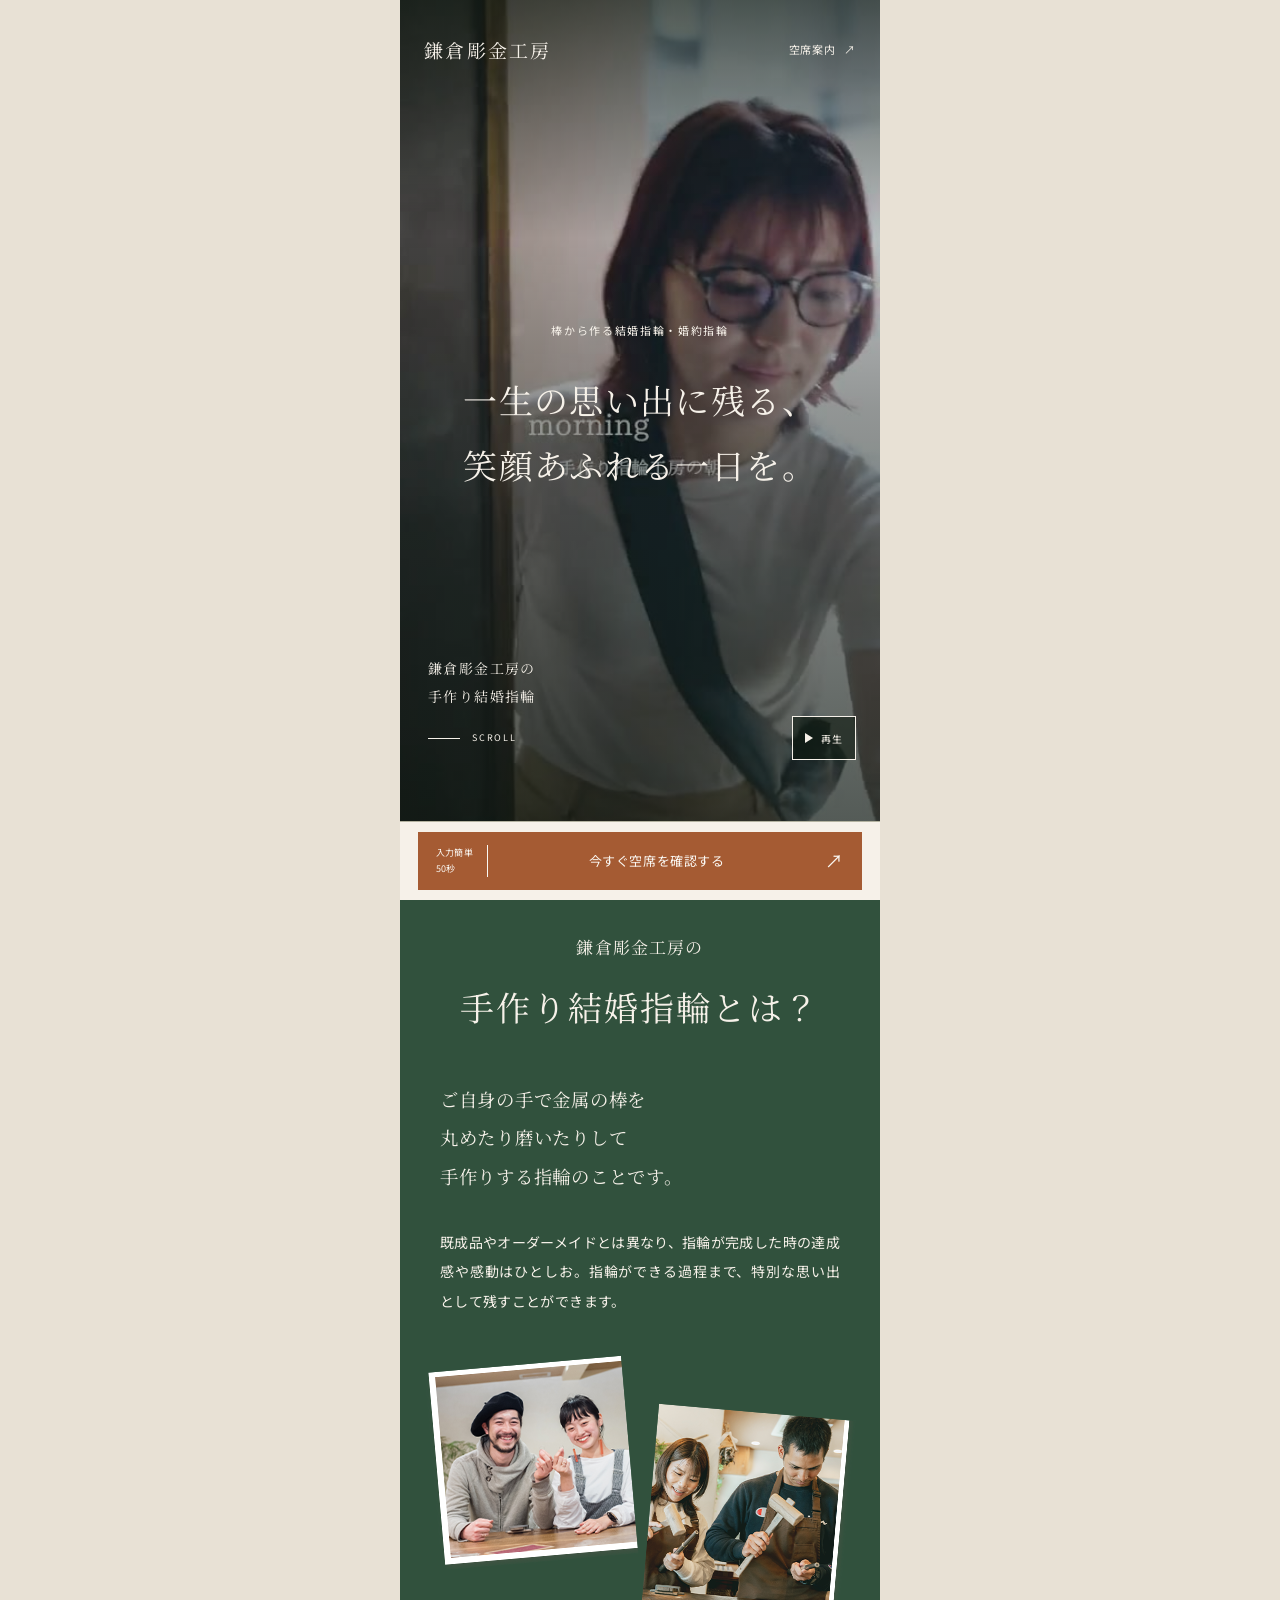
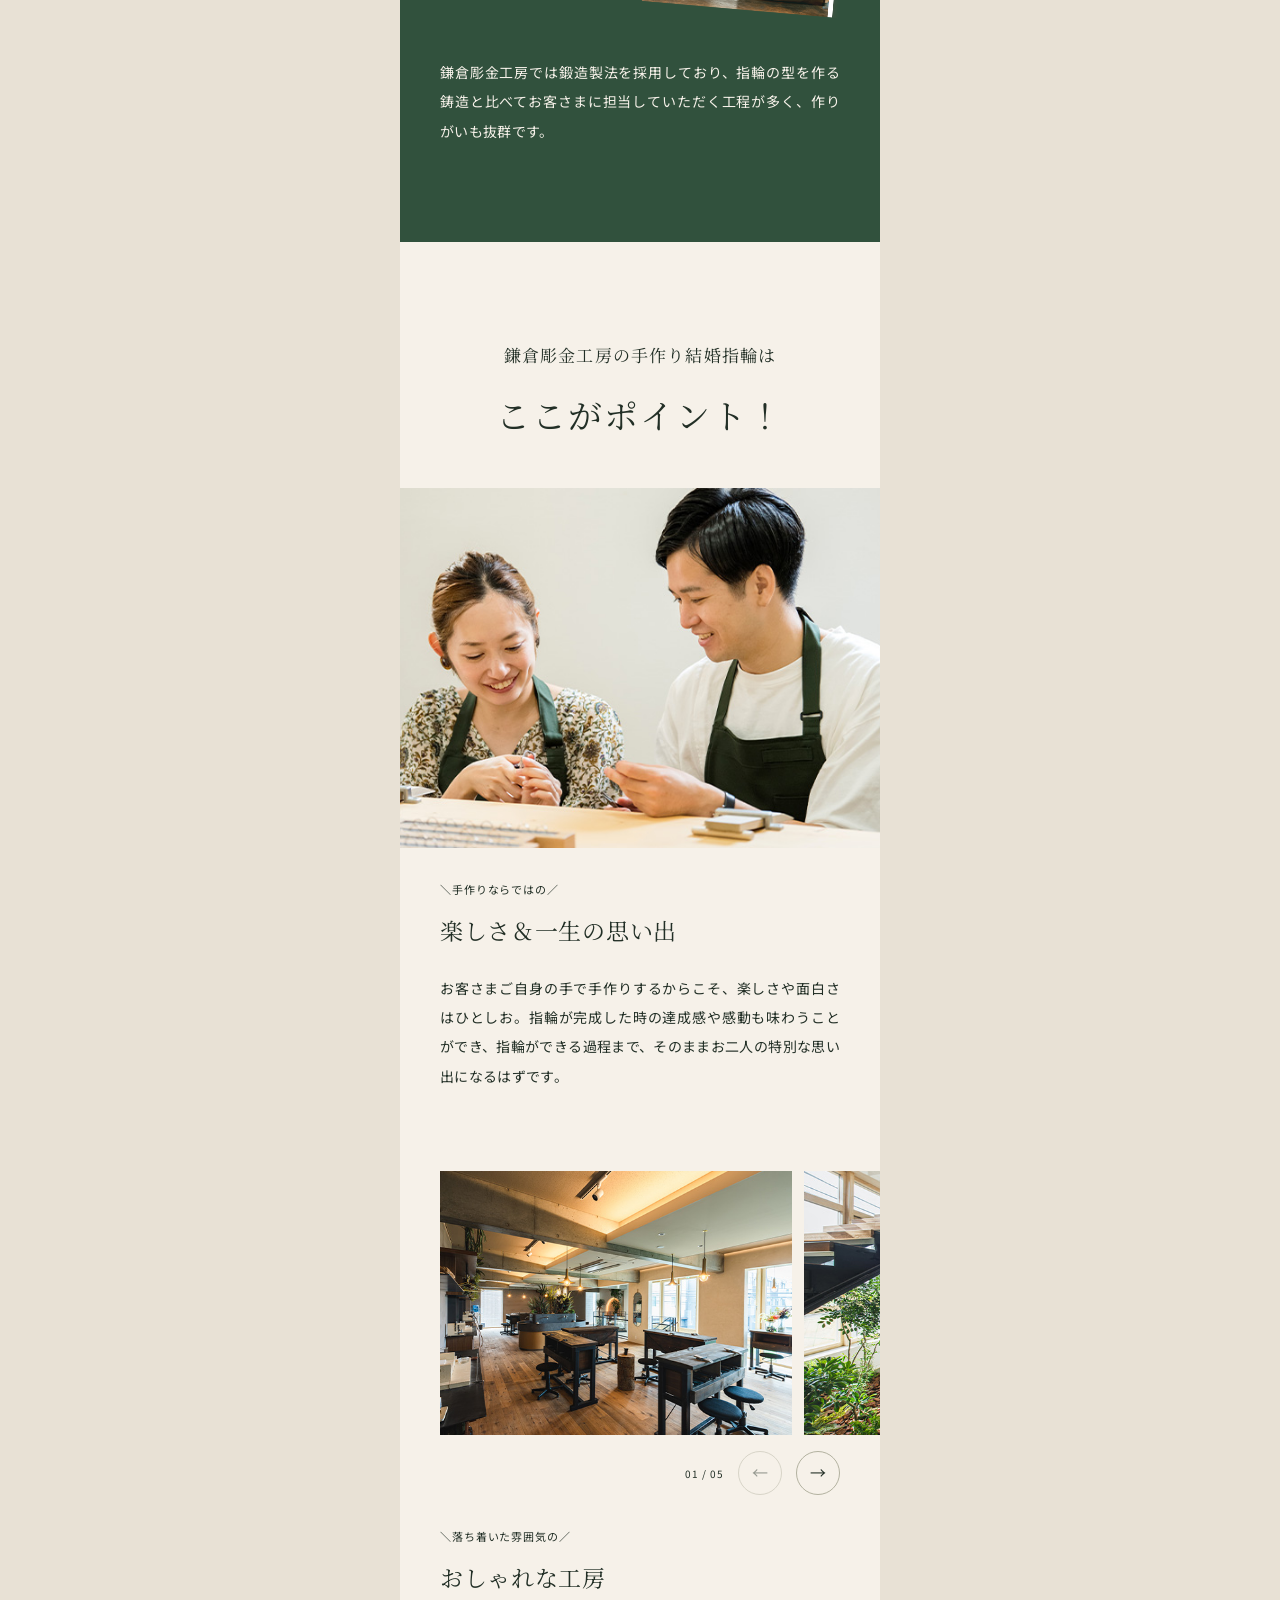
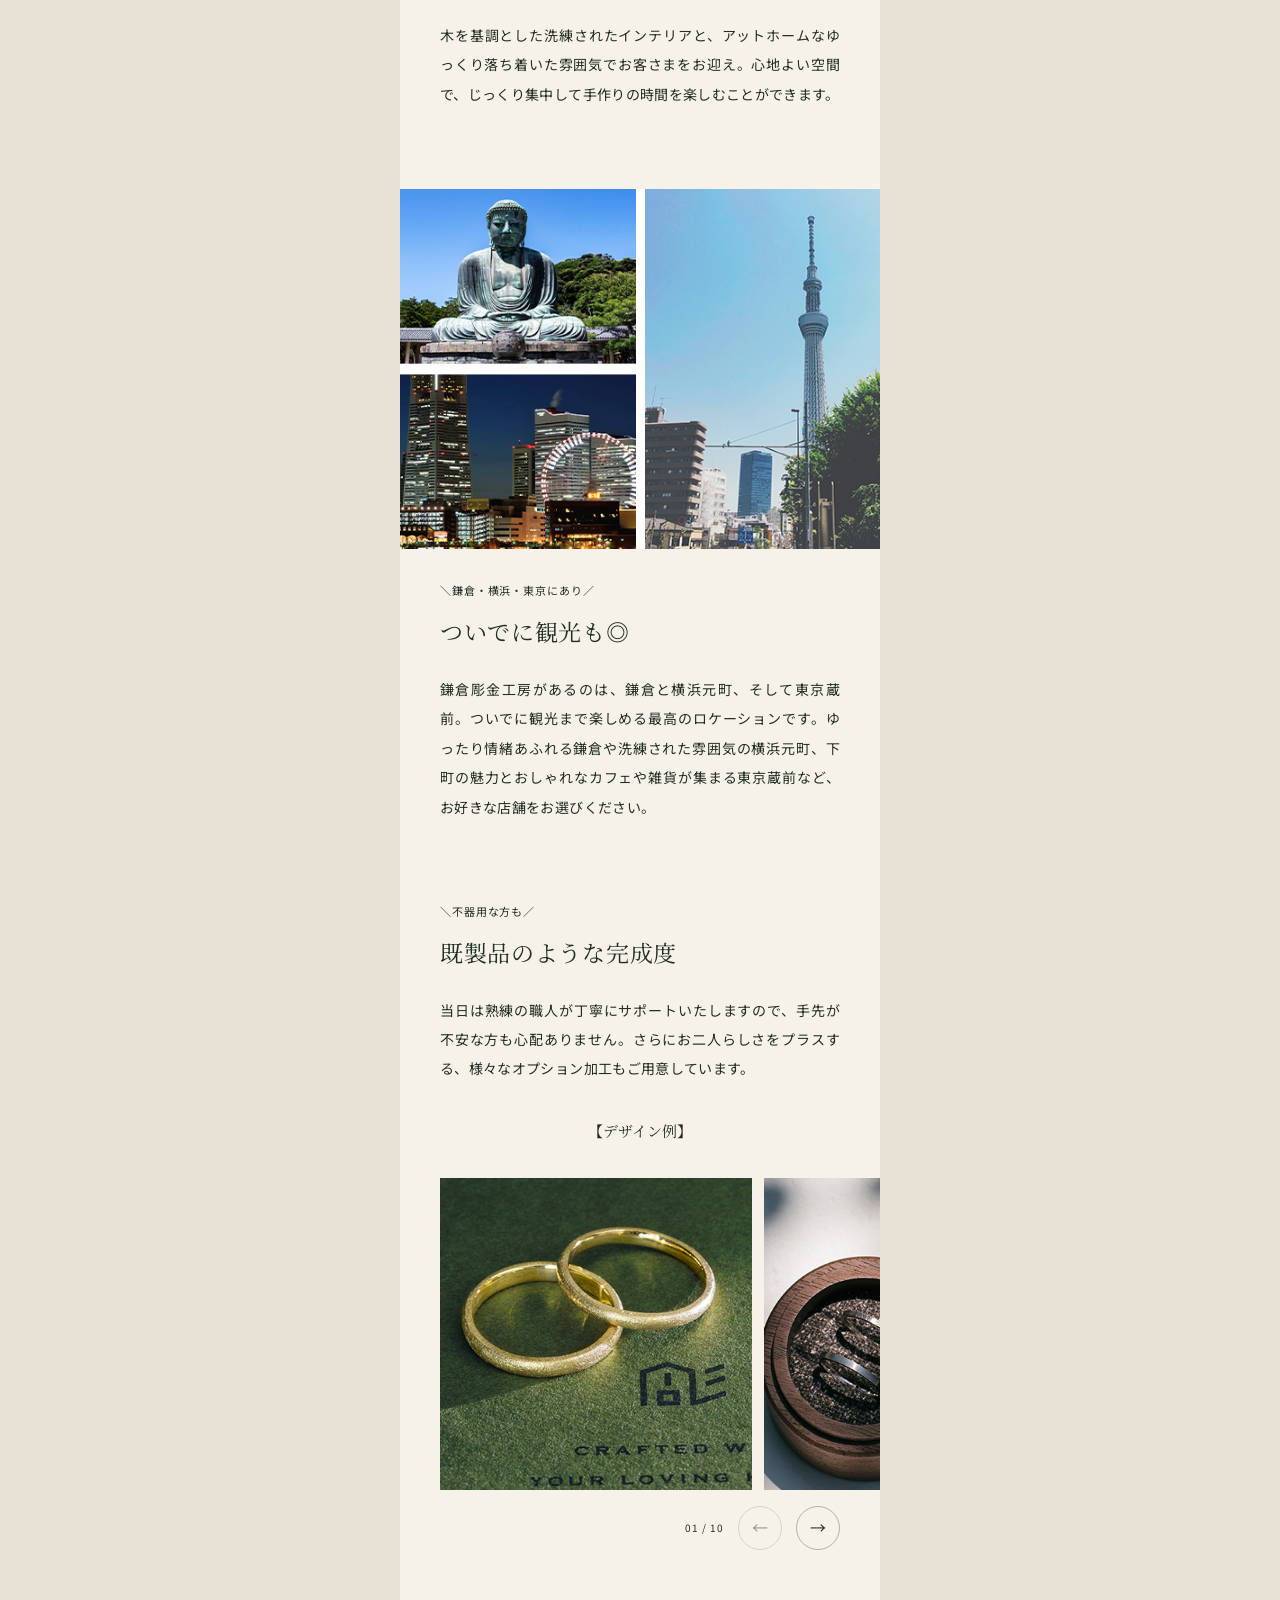
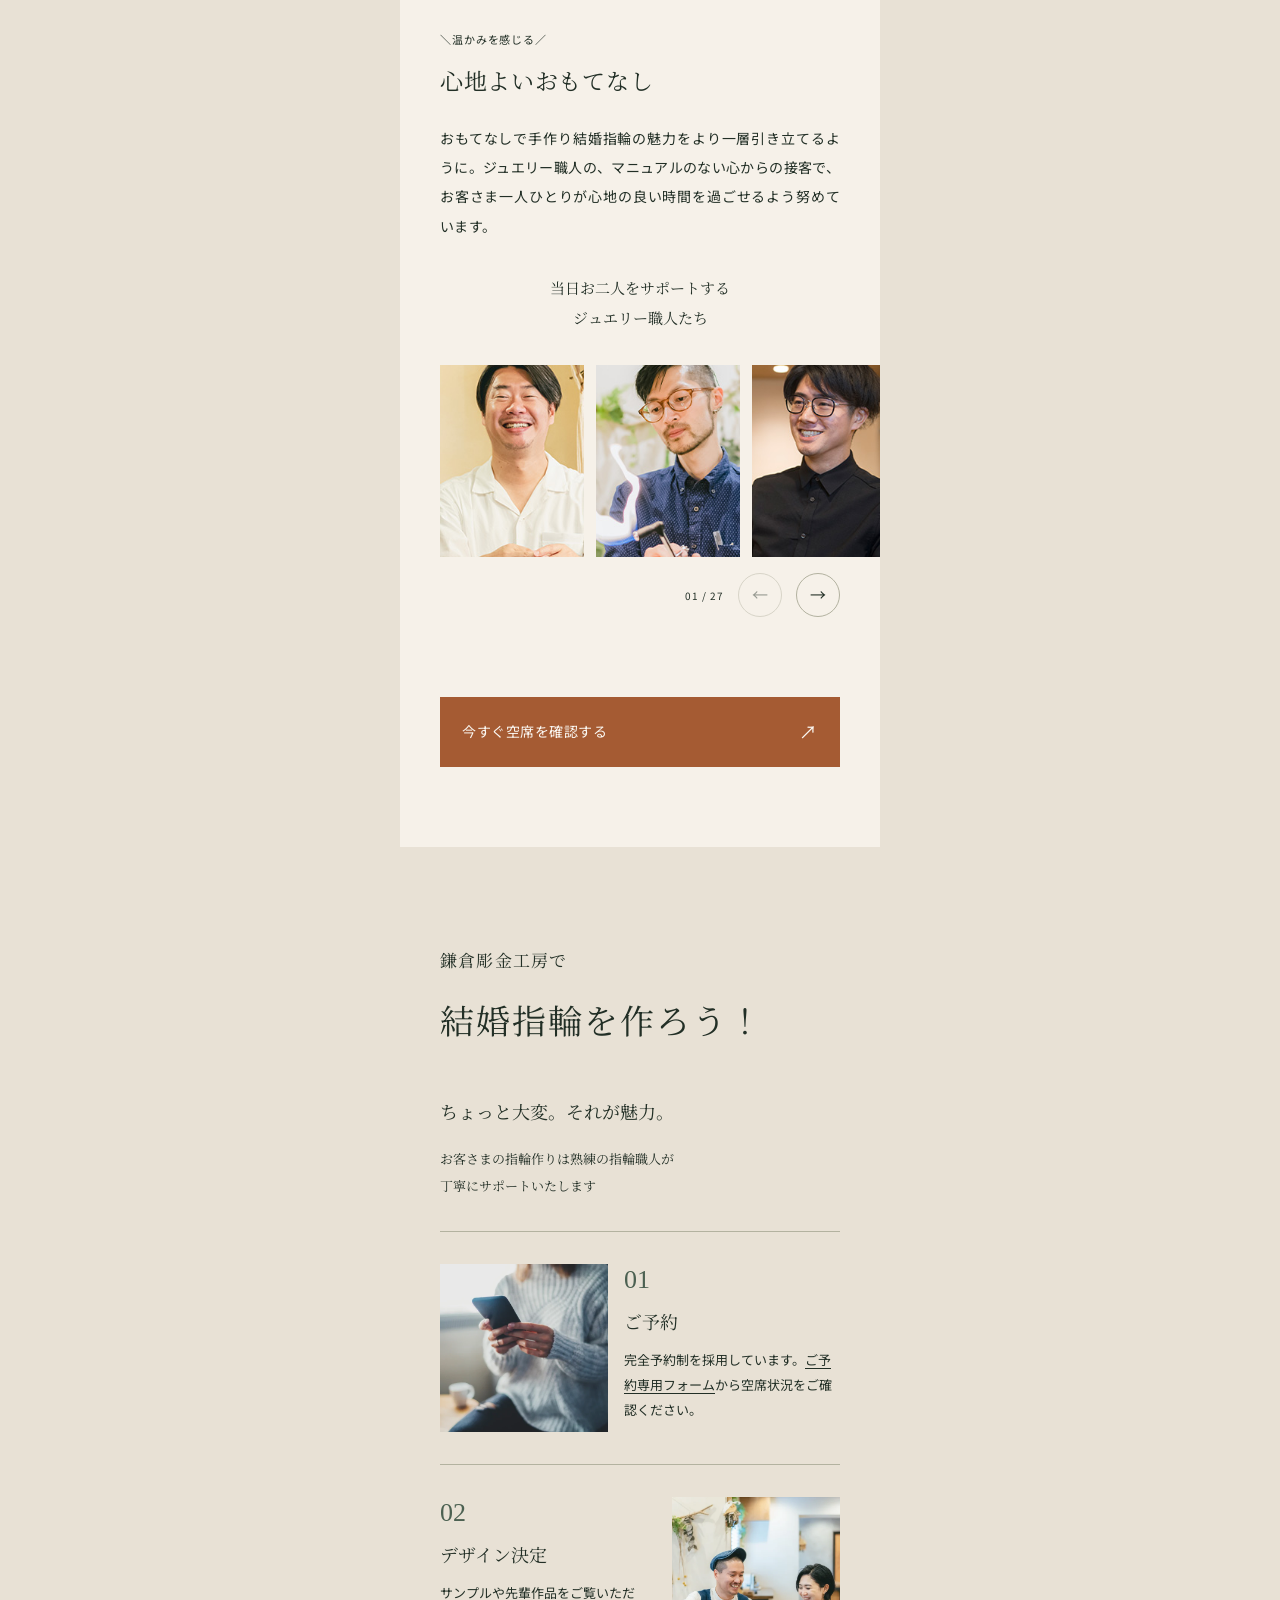
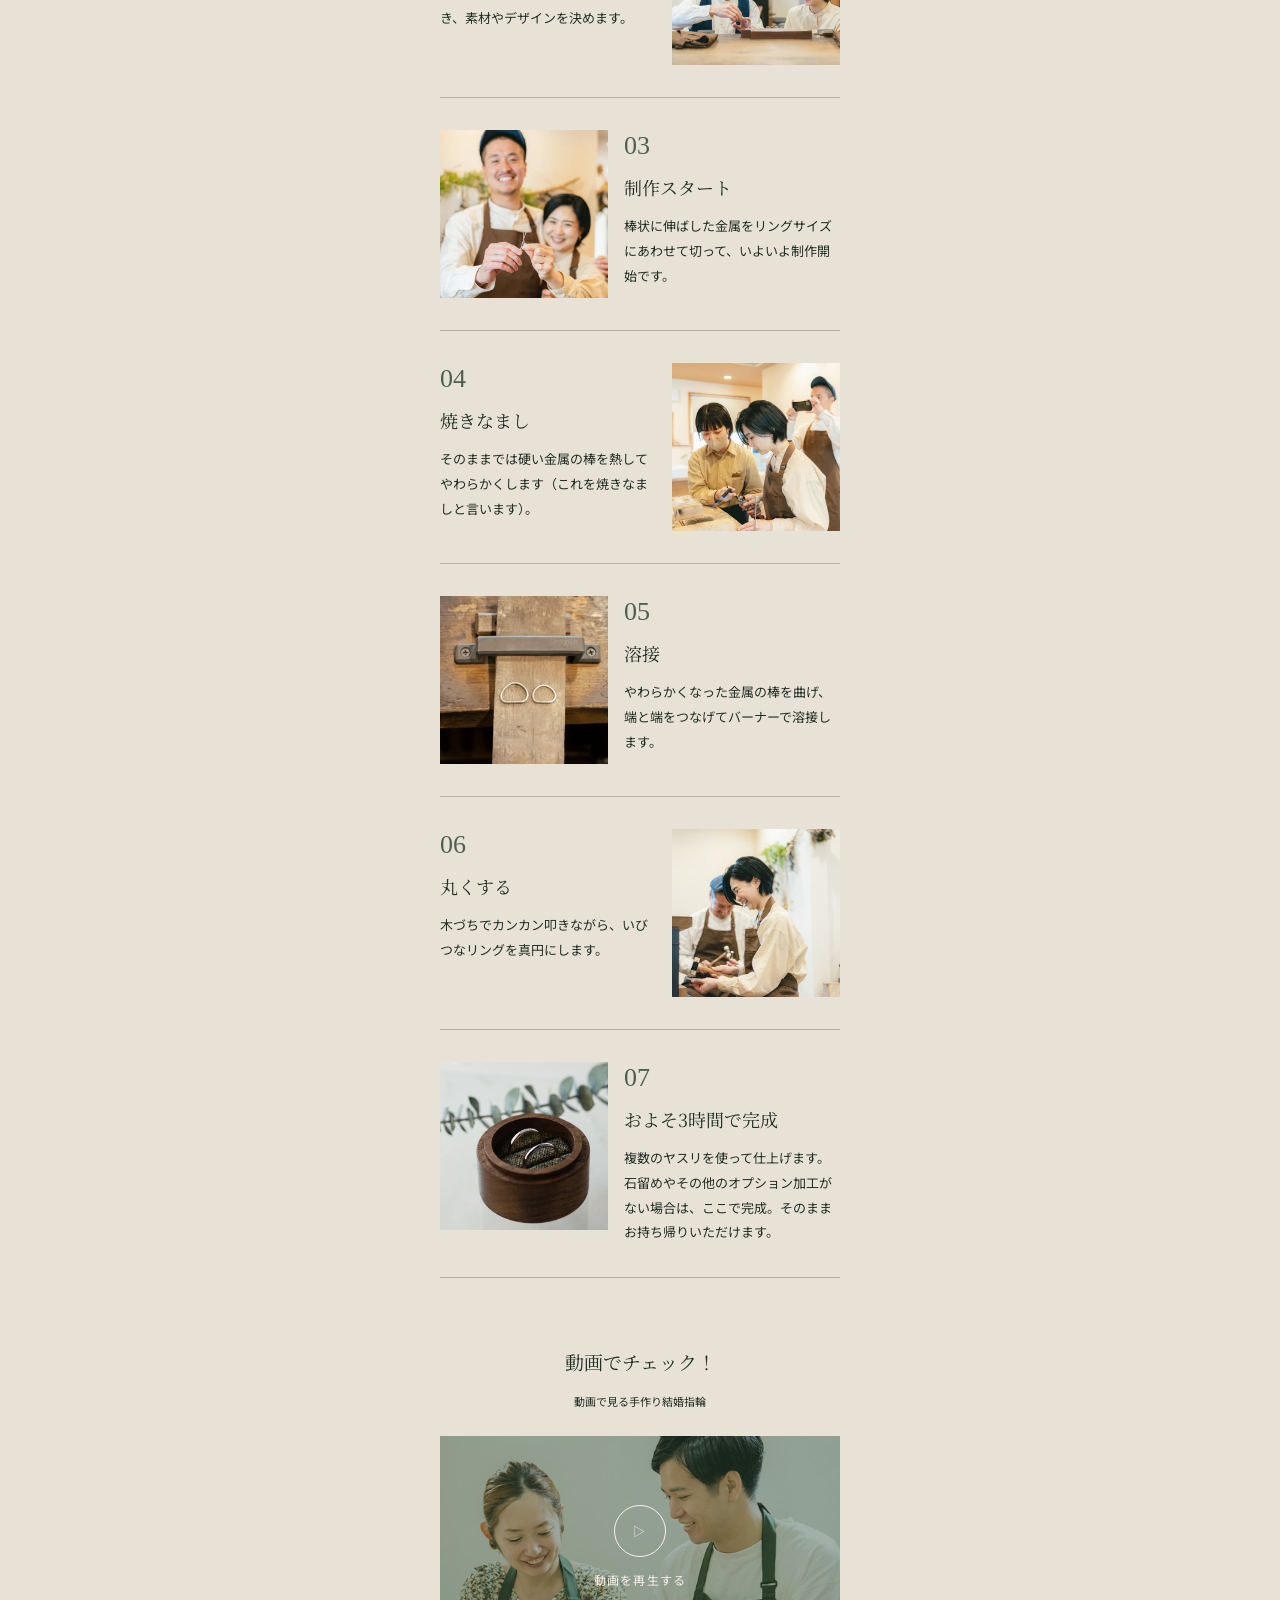
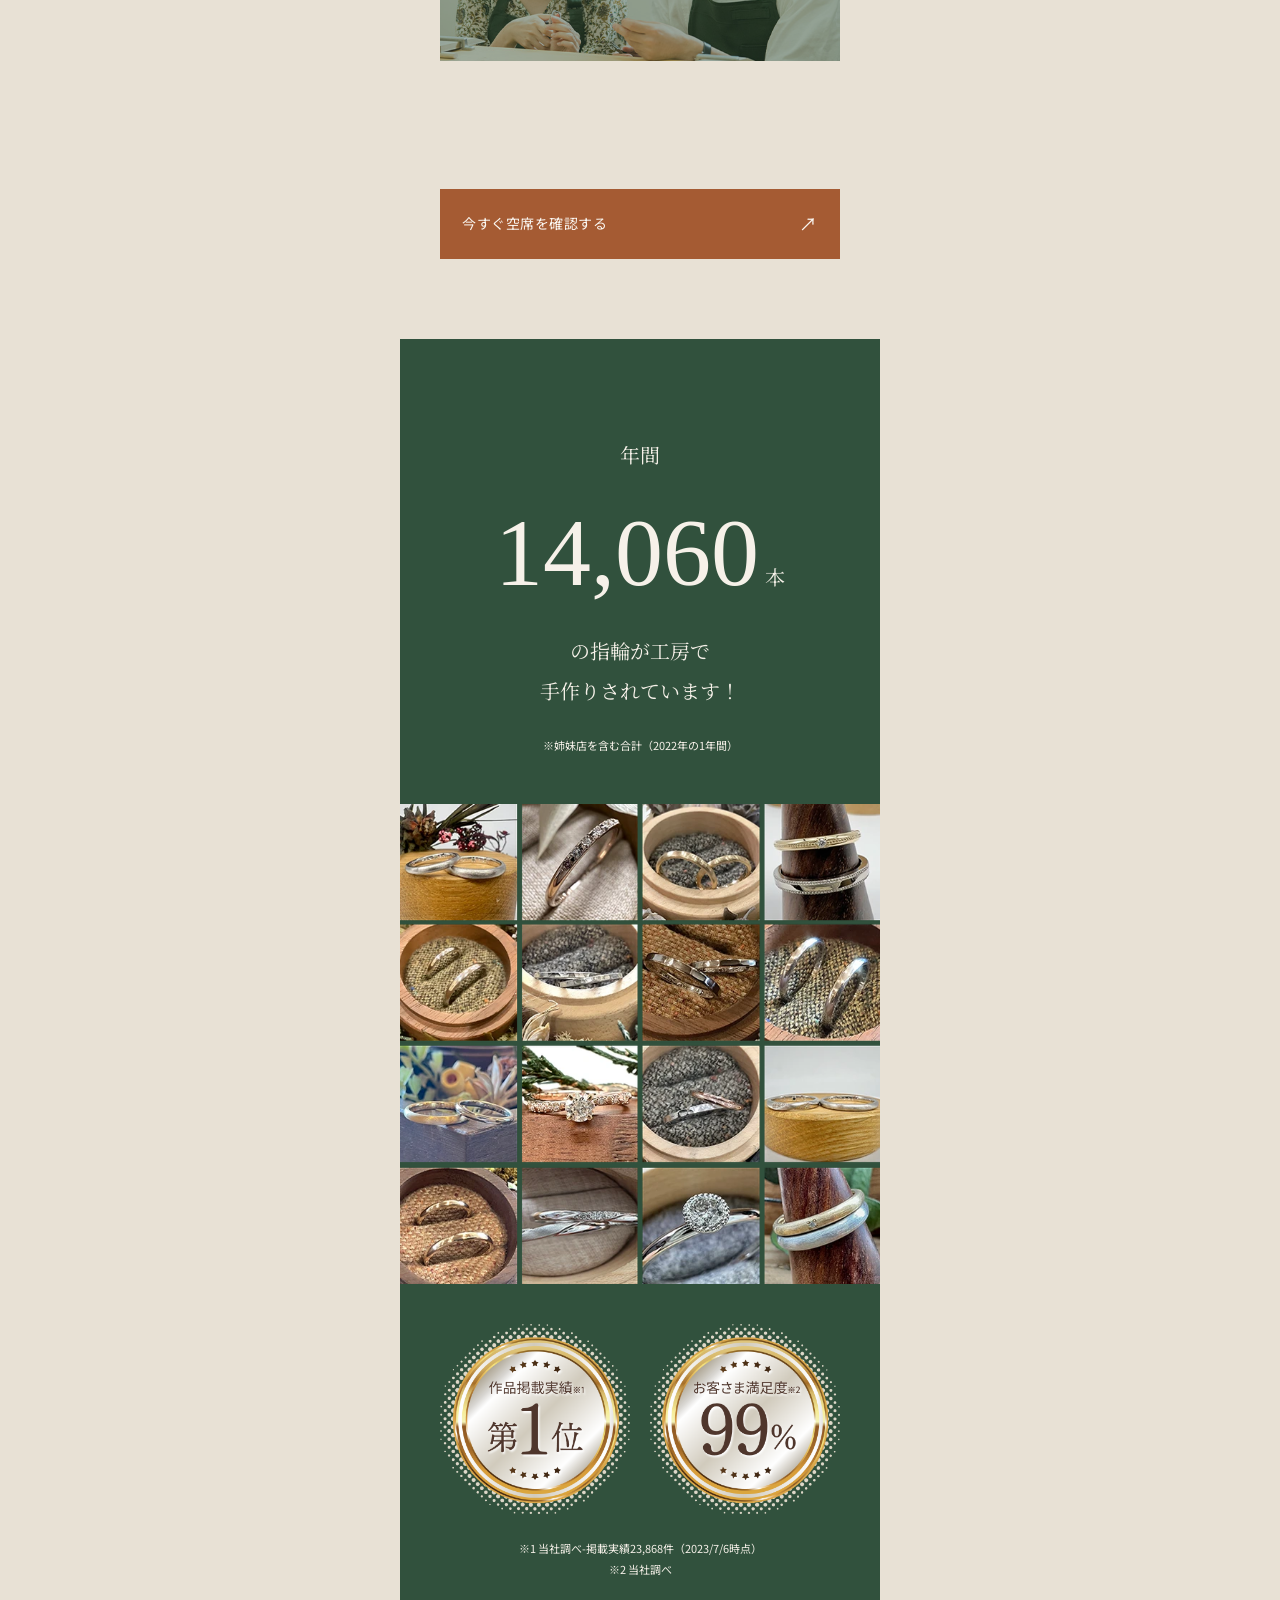
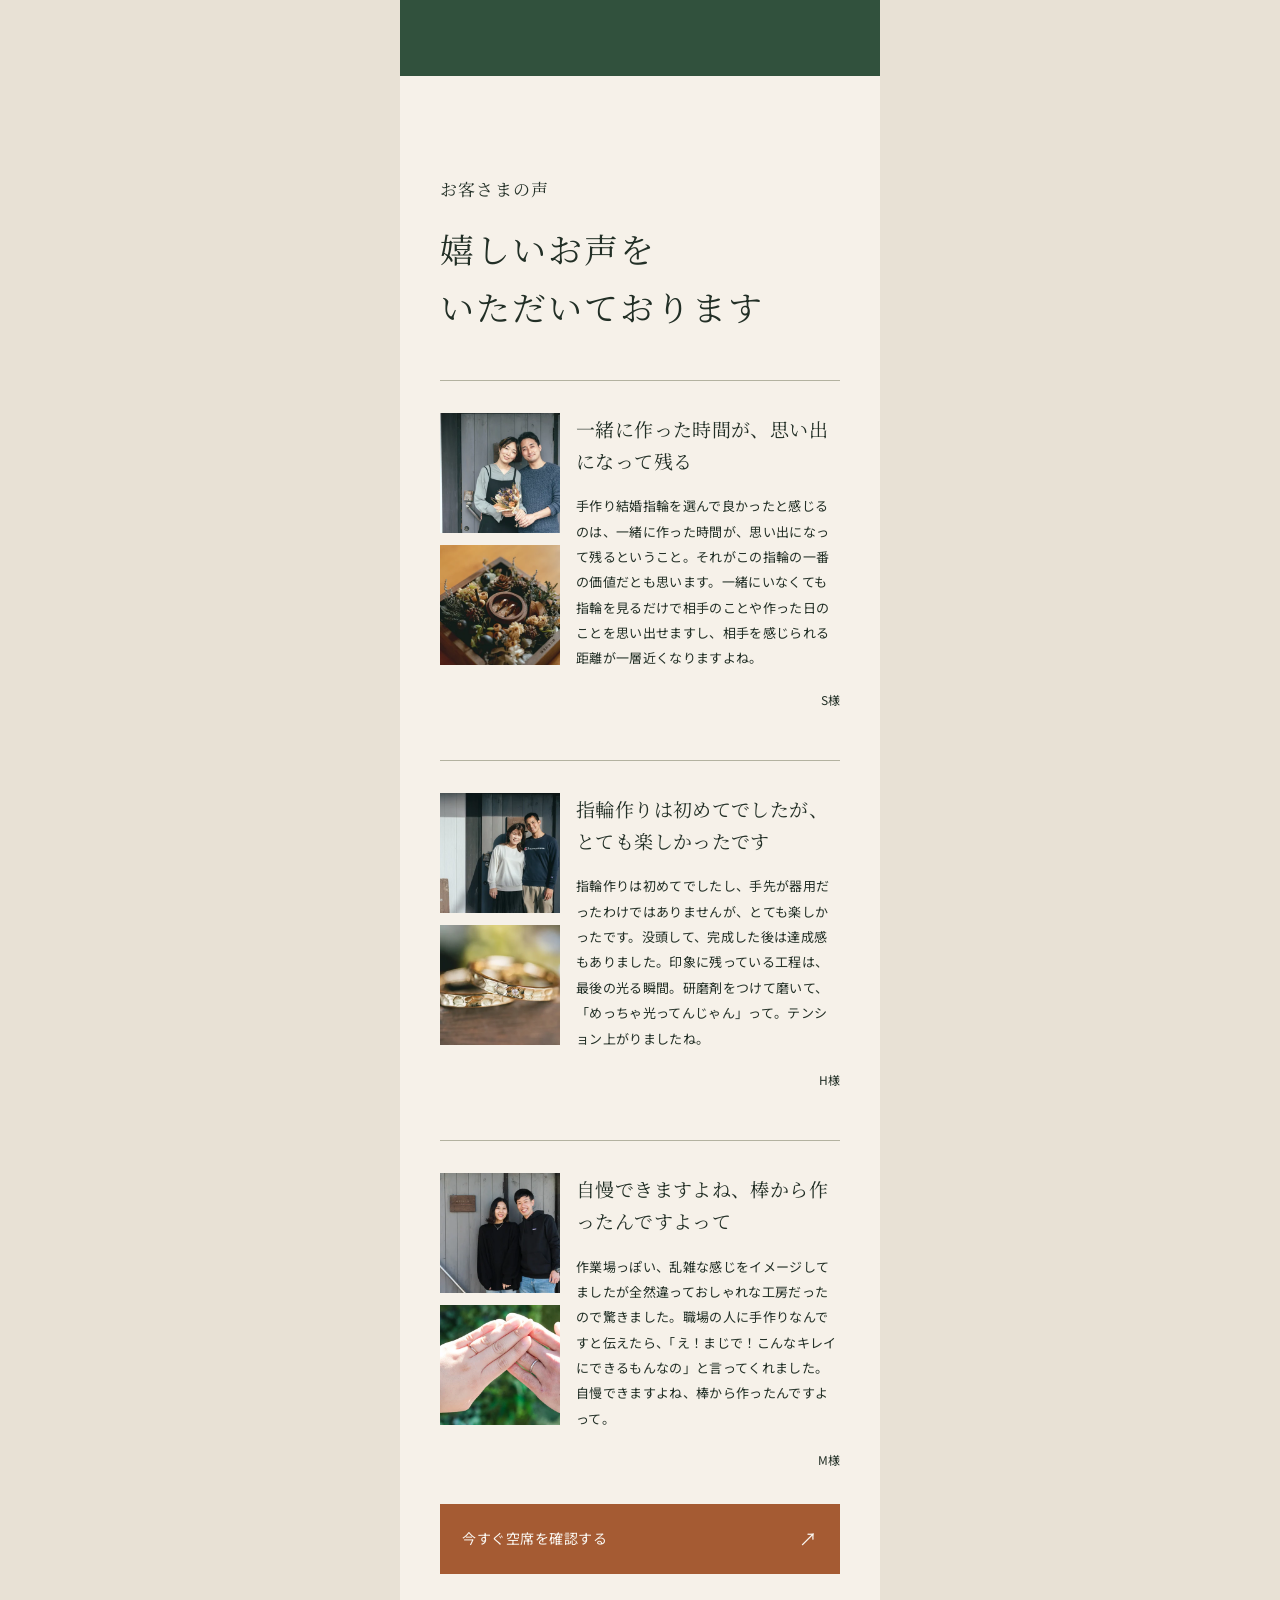
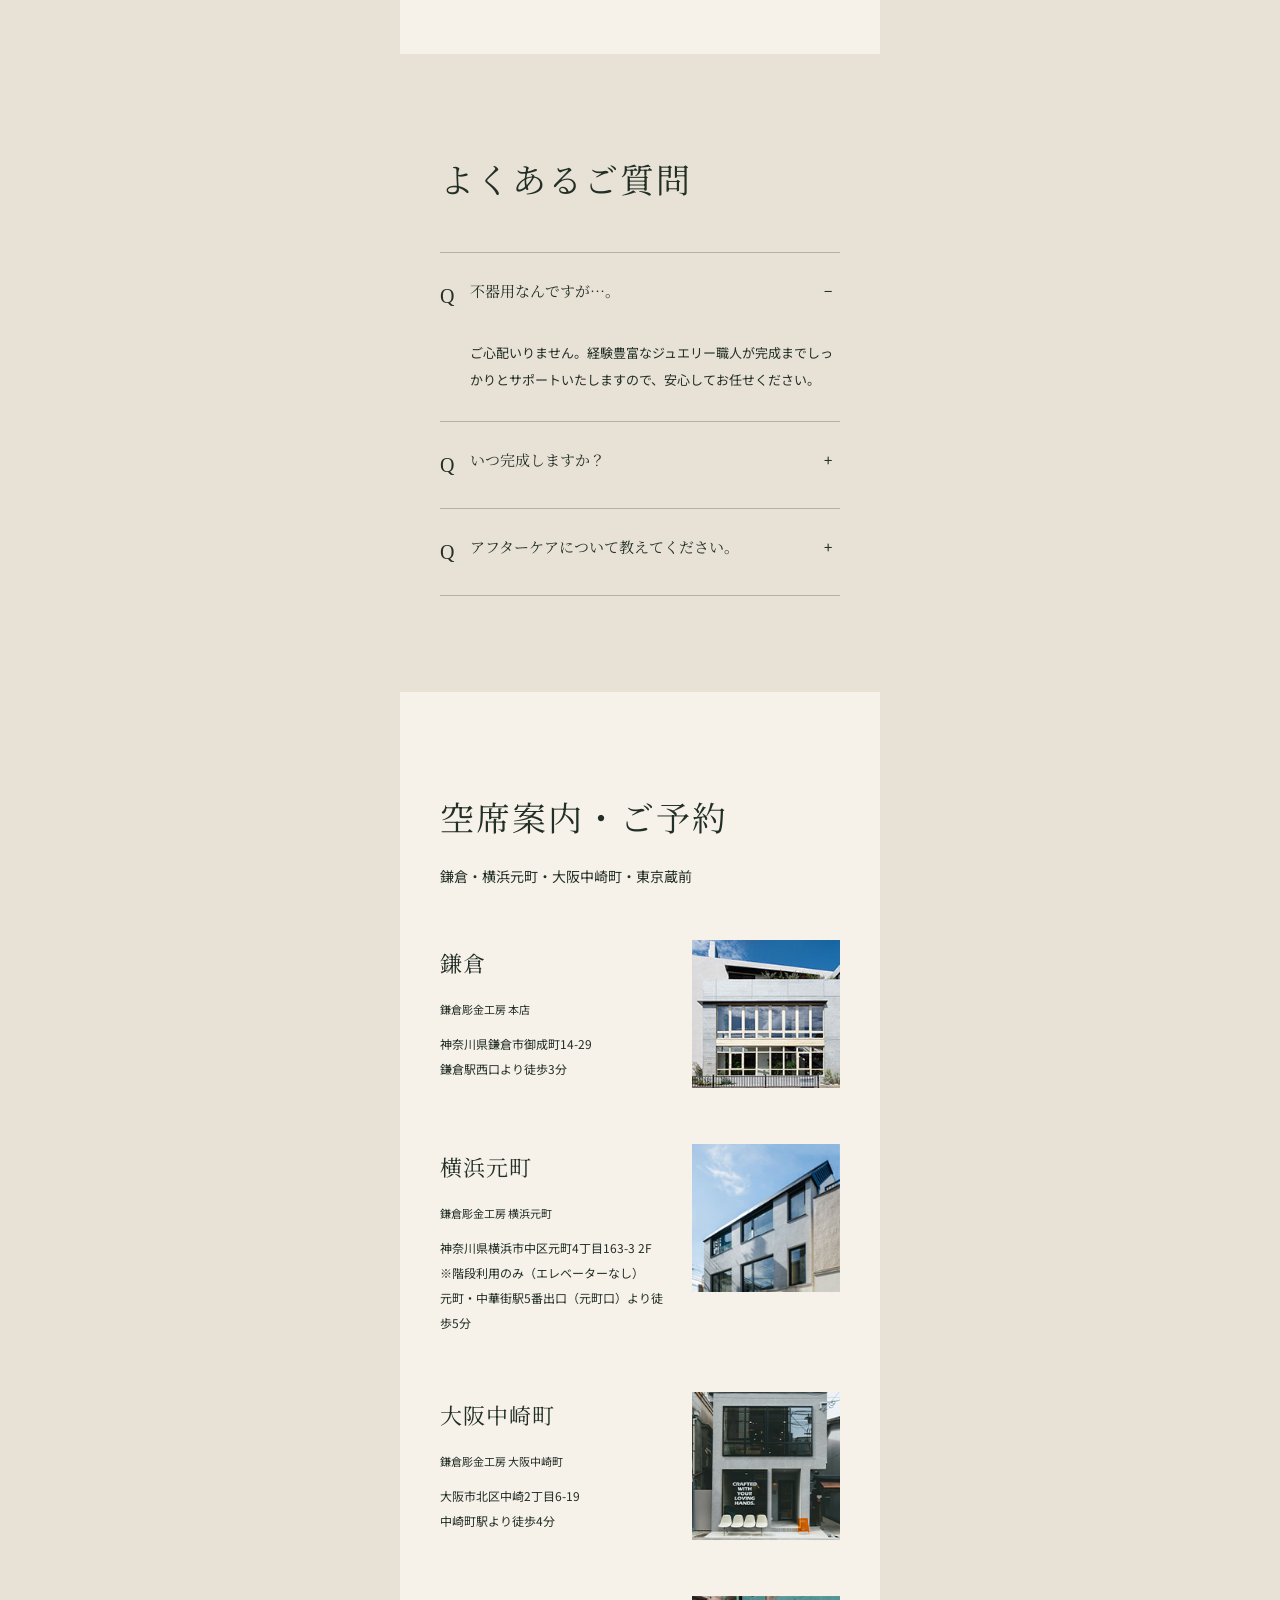
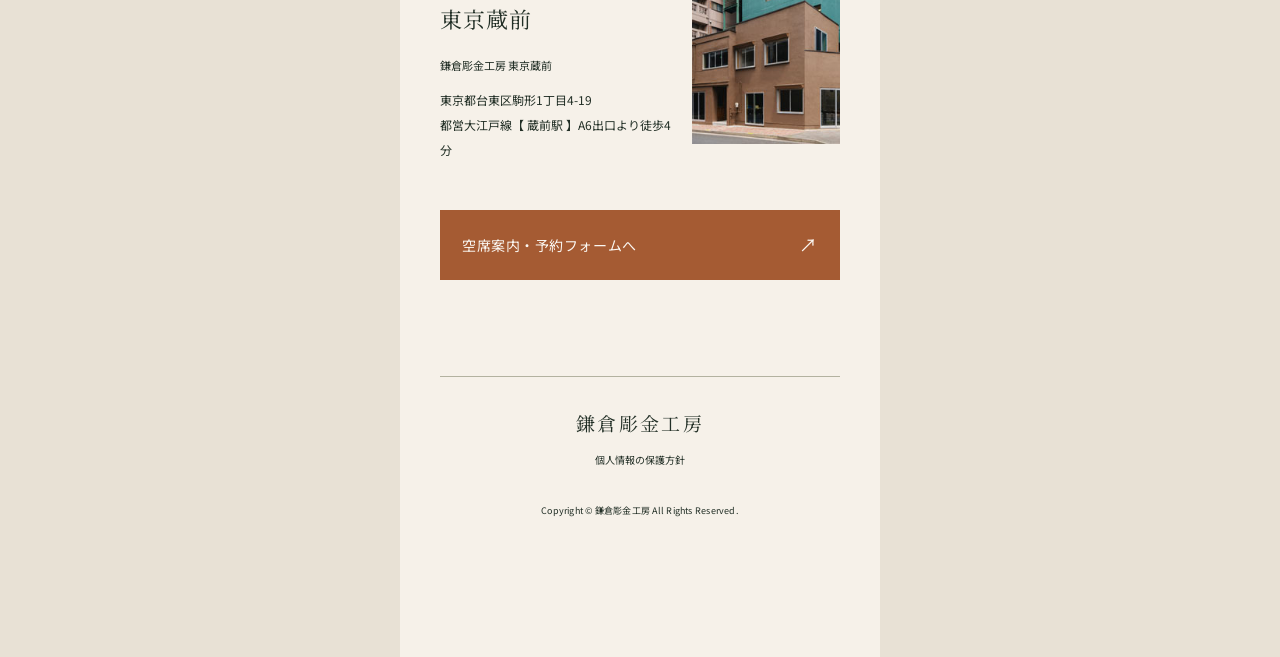
==== commit 03473e52: "Remove rounded photo corners across the LP" ====
--- a/lp.html
+++ b/lp.html
@@ -42,7 +42,7 @@
 <li class="step"><figure class="step-picture reveal"><img src="./assets/lp/step-06.webp" width="560" height="560" alt="丸くするの制作風景" loading="lazy" decoding="async"></figure><div class="step-copy"><span class="step-number" aria-hidden="true">06</span><h3>丸くする</h3><p>木づちでカンカン叩きながら、いびつなリングを真円にします。</p></div></li>
 <li class="step"><figure class="step-picture reveal"><img src="./assets/lp/step-07.webp" width="560" height="560" alt="およそ3時間で完成の制作風景" loading="lazy" decoding="async"></figure><div class="step-copy"><span class="step-number" aria-hidden="true">07</span><h3>およそ3時間で完成</h3><p>複数のヤスリを使って仕上げます。石留めやその他のオプション加工がない場合は、ここで完成。そのままお持ち帰りいただけます。</p></div></li>
 </ol><div class="movie"><h3>動画でチェック！<small>動画で見る手作り結婚指輪</small></h3><div class="movie-frame"><button type="button" data-movie="https://www.youtube.com/embed/LRzts90RXME?autoplay=1&amp;rel=0" aria-label="鎌倉彫金工房の指輪制作紹介動画を再生"><img src="./assets/lp/sec03-img01.jpg" width="590" height="400" alt="" loading="lazy" decoding="async"><span class="movie-play"><i aria-hidden="true">▷</i>動画を再生する</span></button></div></div></section><div class="section-cta making"><a class="reserve-button" href="#reservation">今すぐ空席を確認する<span class="arrow" aria-hidden="true">↗</span></a></div>
-<section class="section achievements" id="achievements"><h2 class="achievement-title reveal">年間<strong>14,060<small>本</small></strong>の指輪が工房で<br>手作りされています！</h2><p class="note">※姉妹店を含む合計（2022年の1年間）</p><figure class="photo achievement-photo reveal"><img src="./assets/lp/sec05-img01.webp" width="670" height="670" alt="工房で手作りされた指輪の実績イメージ" loading="lazy" decoding="async"></figure><div class="achievements-pair"><img src="./assets/lp/sec05-img02.png" width="325" height="325" alt="作品掲載実績 第1位 ※1" loading="lazy" decoding="async"><img src="./assets/lp/sec05-img03.png" width="325" height="325" alt="お客さま満足度 99% ※2" loading="lazy" decoding="async"></div><p class="note">※1 当社調べ-掲載実績23,868件（2023/7/6時点）<br>※2 当社調べ</p></section>
+<section class="section achievements" id="achievements"><h2 class="achievement-title reveal">年間<strong>14,060<small>本</small></strong>の指輪が工房で<br>手作りされています！</h2><p class="note">※姉妹店を含む合計（2022年の1年間）</p><figure class="photo achievement-photo reveal"><img src="./assets/lp/sec05-img01-square-20261008.webp" width="670" height="670" alt="工房で手作りされた指輪の実績イメージ" loading="lazy" decoding="async"></figure><div class="achievements-pair"><img src="./assets/lp/sec05-img02.png" width="325" height="325" alt="作品掲載実績 第1位 ※1" loading="lazy" decoding="async"><img src="./assets/lp/sec05-img03.png" width="325" height="325" alt="お客さま満足度 99% ※2" loading="lazy" decoding="async"></div><p class="note">※1 当社調べ-掲載実績23,868件（2023/7/6時点）<br>※2 当社調べ</p></section>
 <section class="section voices" id="voices"><h2 class="section-title reveal"><small>お客さまの声</small>嬉しいお声を<br>いただいております</h2>
 <article class="voice"><div class="voice-photos reveal"><img src="./assets/lp/voice-01-person.webp" width="384" height="384" alt="手作り結婚指輪を制作したお客さま S様" loading="lazy" decoding="async"><img src="./assets/lp/voice-01-rings.webp" width="384" height="384" alt="S様の結婚指輪" loading="lazy" decoding="async"></div><h3>一緒に作った時間が、思い出になって残る</h3><p class="copy">手作り結婚指輪を選んで良かったと感じるのは、一緒に作った時間が、思い出になって残るということ。それがこの指輪の一番の価値だとも思います。一緒にいなくても指輪を見るだけで相手のことや作った日のことを思い出せますし、相手を感じられる距離が一層近くなりますよね。</p><cite>S様</cite></article>
 <article class="voice"><div class="voice-photos reveal"><img src="./assets/lp/voice-02-person.webp" width="384" height="384" alt="手作り結婚指輪を制作したお客さま H様" loading="lazy" decoding="async"><img src="./assets/lp/voice-02-rings.webp" width="384" height="384" alt="H様の結婚指輪" loading="lazy" decoding="async"></div><h3>指輪作りは初めてでしたが、とても楽しかったです</h3><p class="copy">指輪作りは初めてでしたし、手先が器用だったわけではありませんが、とても楽しかったです。没頭して、完成した後は達成感もありました。印象に残っている工程は、最後の光る瞬間。研磨剤をつけて磨いて、「めっちゃ光ってんじゃん」って。テンション上がりましたね。</p><cite>H様</cite></article>
--- a/lp.css
+++ b/lp.css
@@ -106,7 +106,7 @@
 .movie { margin-top: 4rem; }
 .movie h3 { font-size: 1.1875rem; margin-bottom: 1.5rem; text-align: center; }
 .movie h3 small { display: block; font: 400 .6875rem/2 var(--font-body); margin-top: .5rem; }
-.step-picture { width: 100%; aspect-ratio: 1; border-radius: 50%; overflow: clip; }
+.step-picture { width: 100%; aspect-ratio: 1; border-radius: 0; overflow: clip; }
 .step-picture img { width: 100%; height: 100%; object-fit: cover; }
 .movie-frame { position: relative; aspect-ratio: 16/9; background: var(--color-green); overflow: clip; }
 .movie-frame button { position: relative; display: grid; place-items: center; border: 0; padding: 0; width: 100%; height: 100%; color: var(--color-paper-light); background: var(--color-green); }
@@ -126,7 +126,7 @@
 .voice { display: grid; grid-template-columns: minmax(0,30%) minmax(0,1fr); column-gap: 1rem; align-items: start; padding-top: 2rem; border-top: 1px solid var(--color-line); }
 .voice + .voice { margin-top: 3rem; }
 .voice-photos { grid-column: 1; grid-row: 1 / 4; display: grid; gap: .75rem; }
-.voice-photos img { width: 100%; aspect-ratio: 1; object-fit: cover; border-radius: 50%; }
+.voice-photos img { width: 100%; aspect-ratio: 1; object-fit: cover; border-radius: 0; }
 .voice h3, .voice p, .voice cite { grid-column: 2; min-width: 0; }
 .voice h3 { font-size: clamp(1rem,4.5vw,1.1875rem); line-height: 1.7; letter-spacing: .02em; margin-bottom: 1rem; }
 .voice p { font-size: .8125rem; line-height: 1.95; text-align: left; }
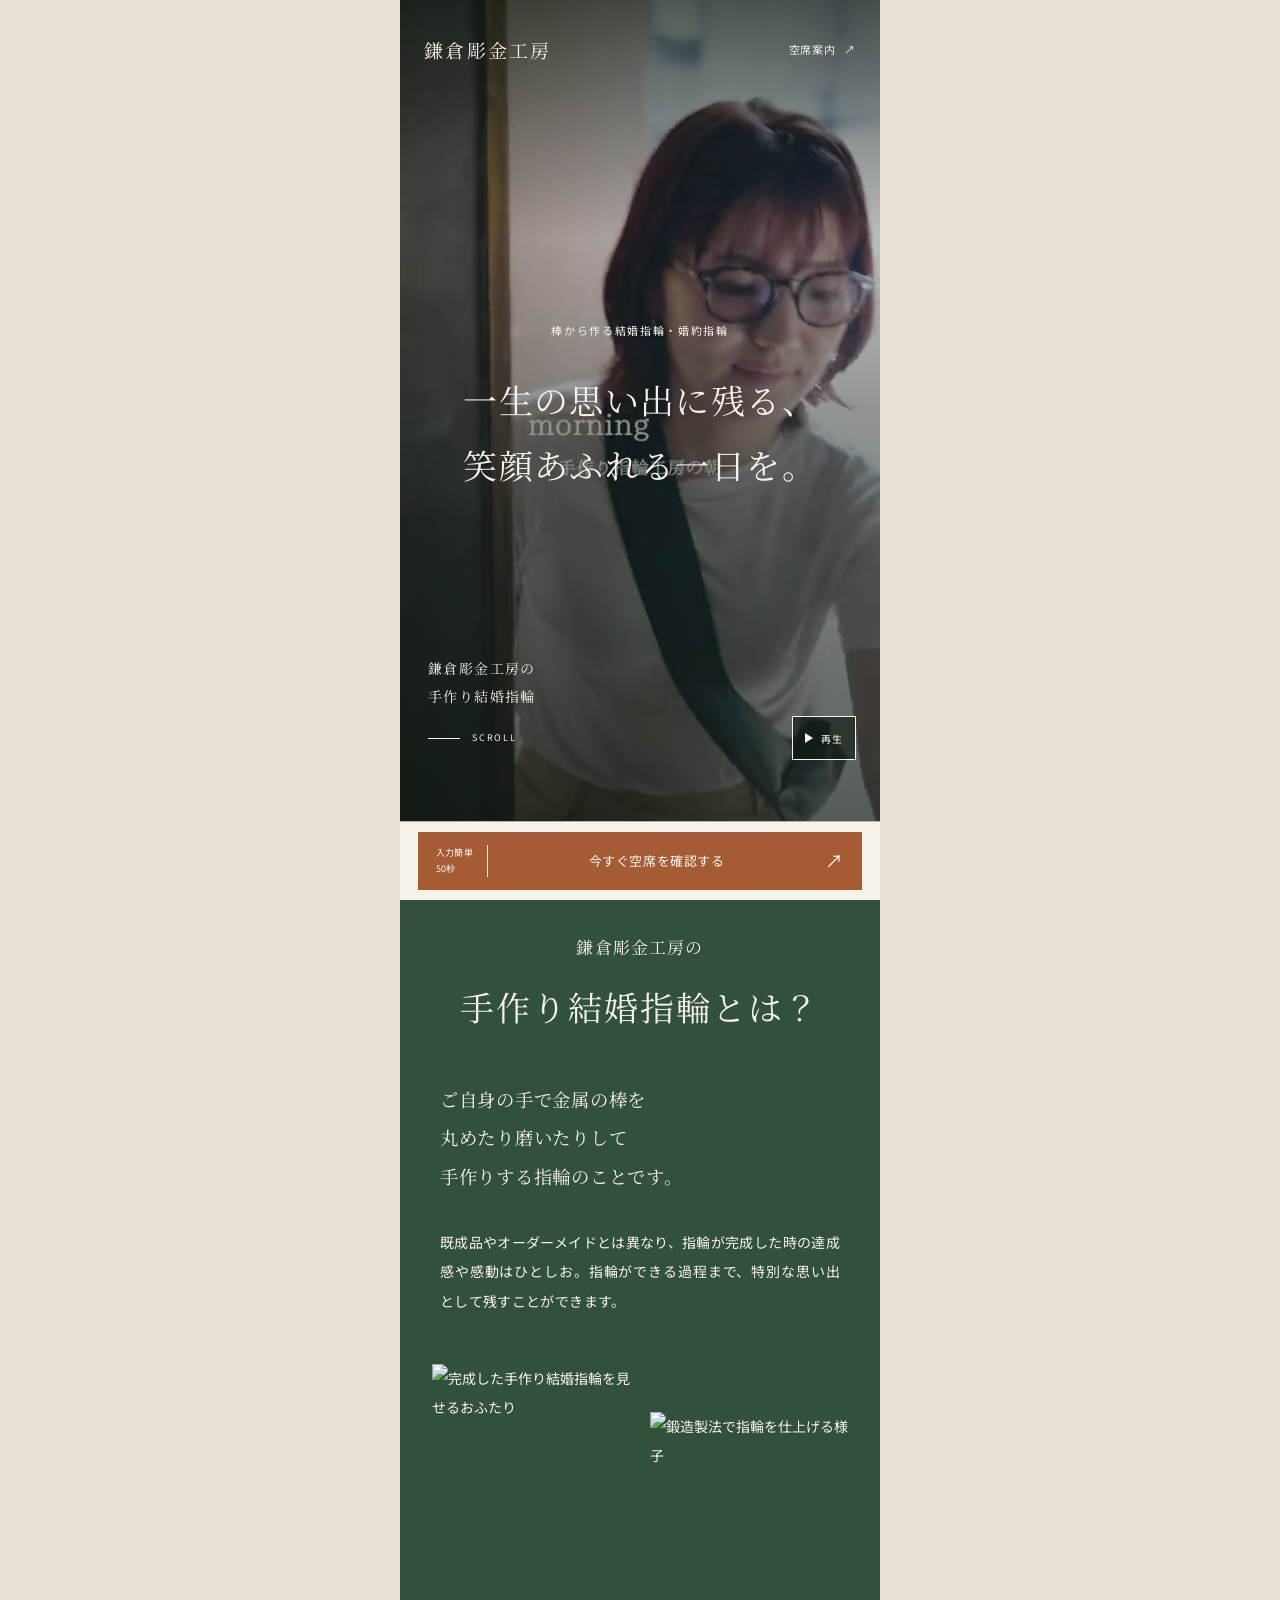
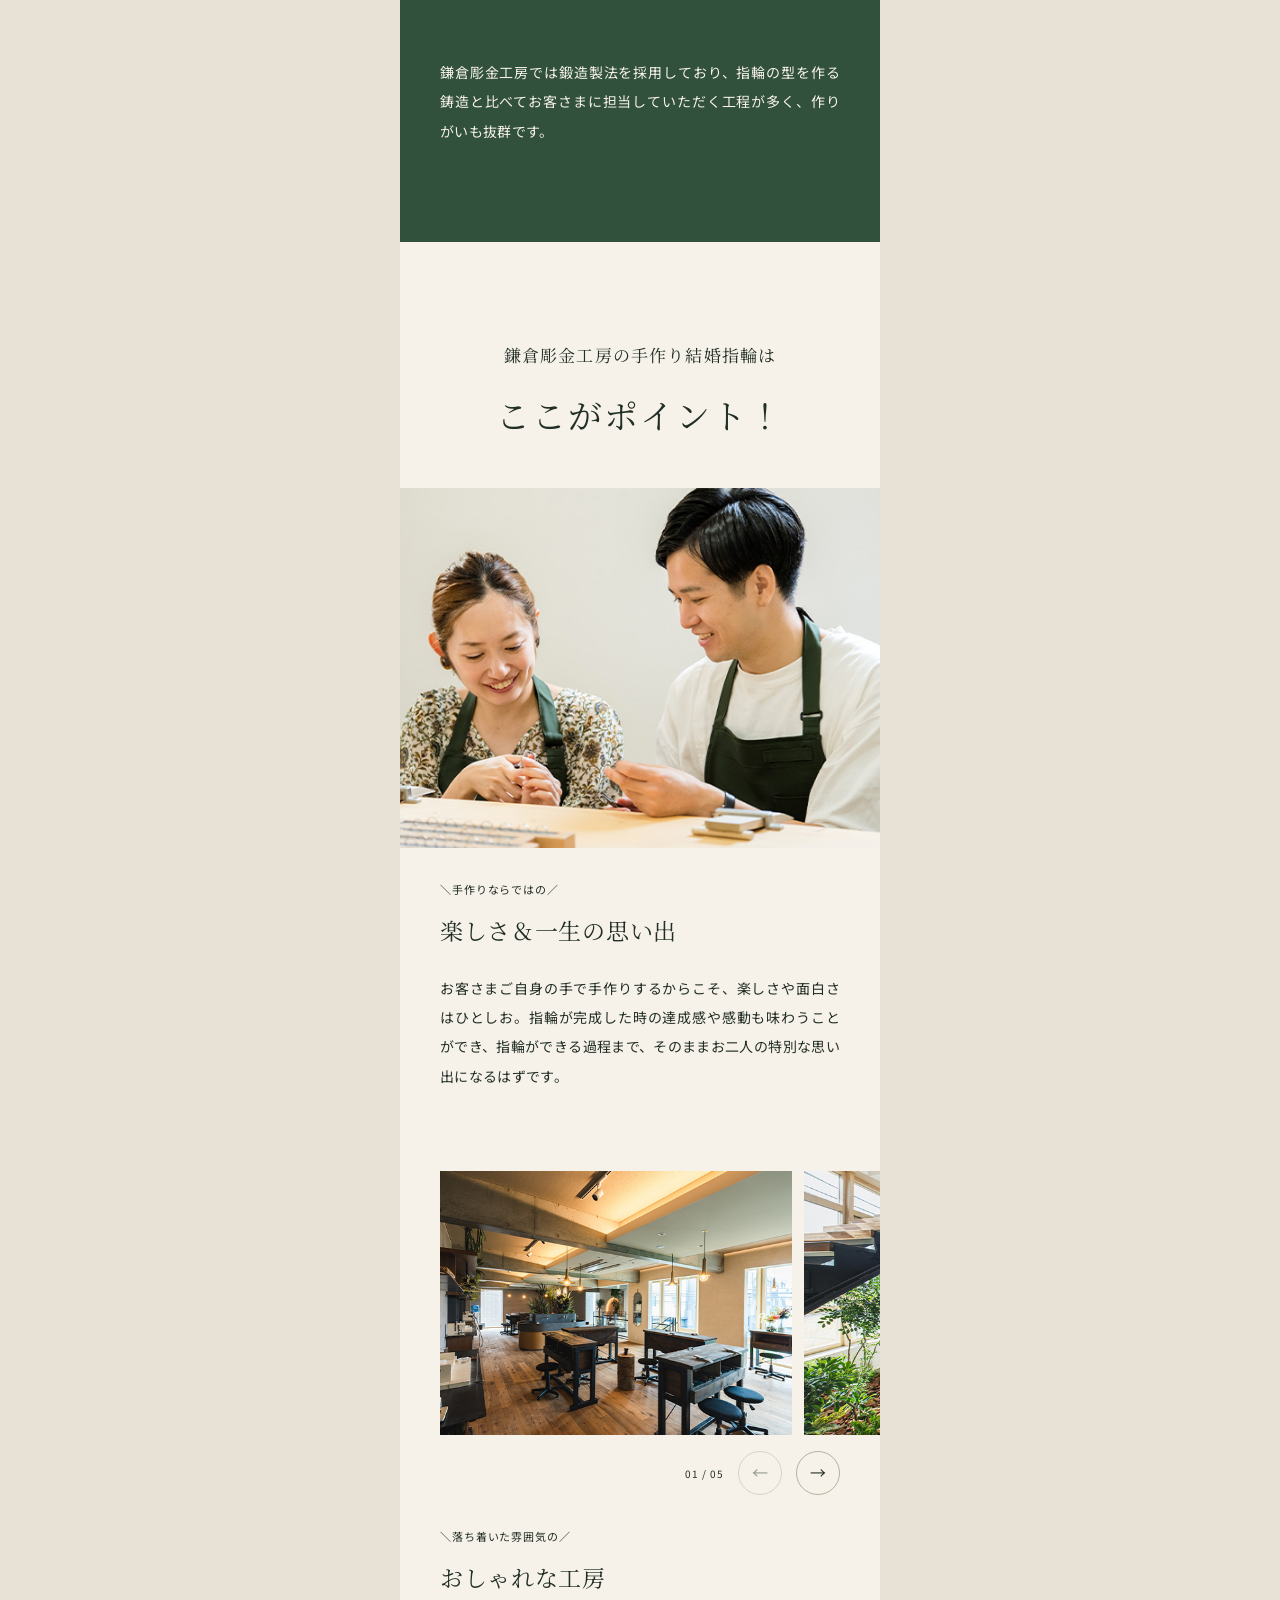
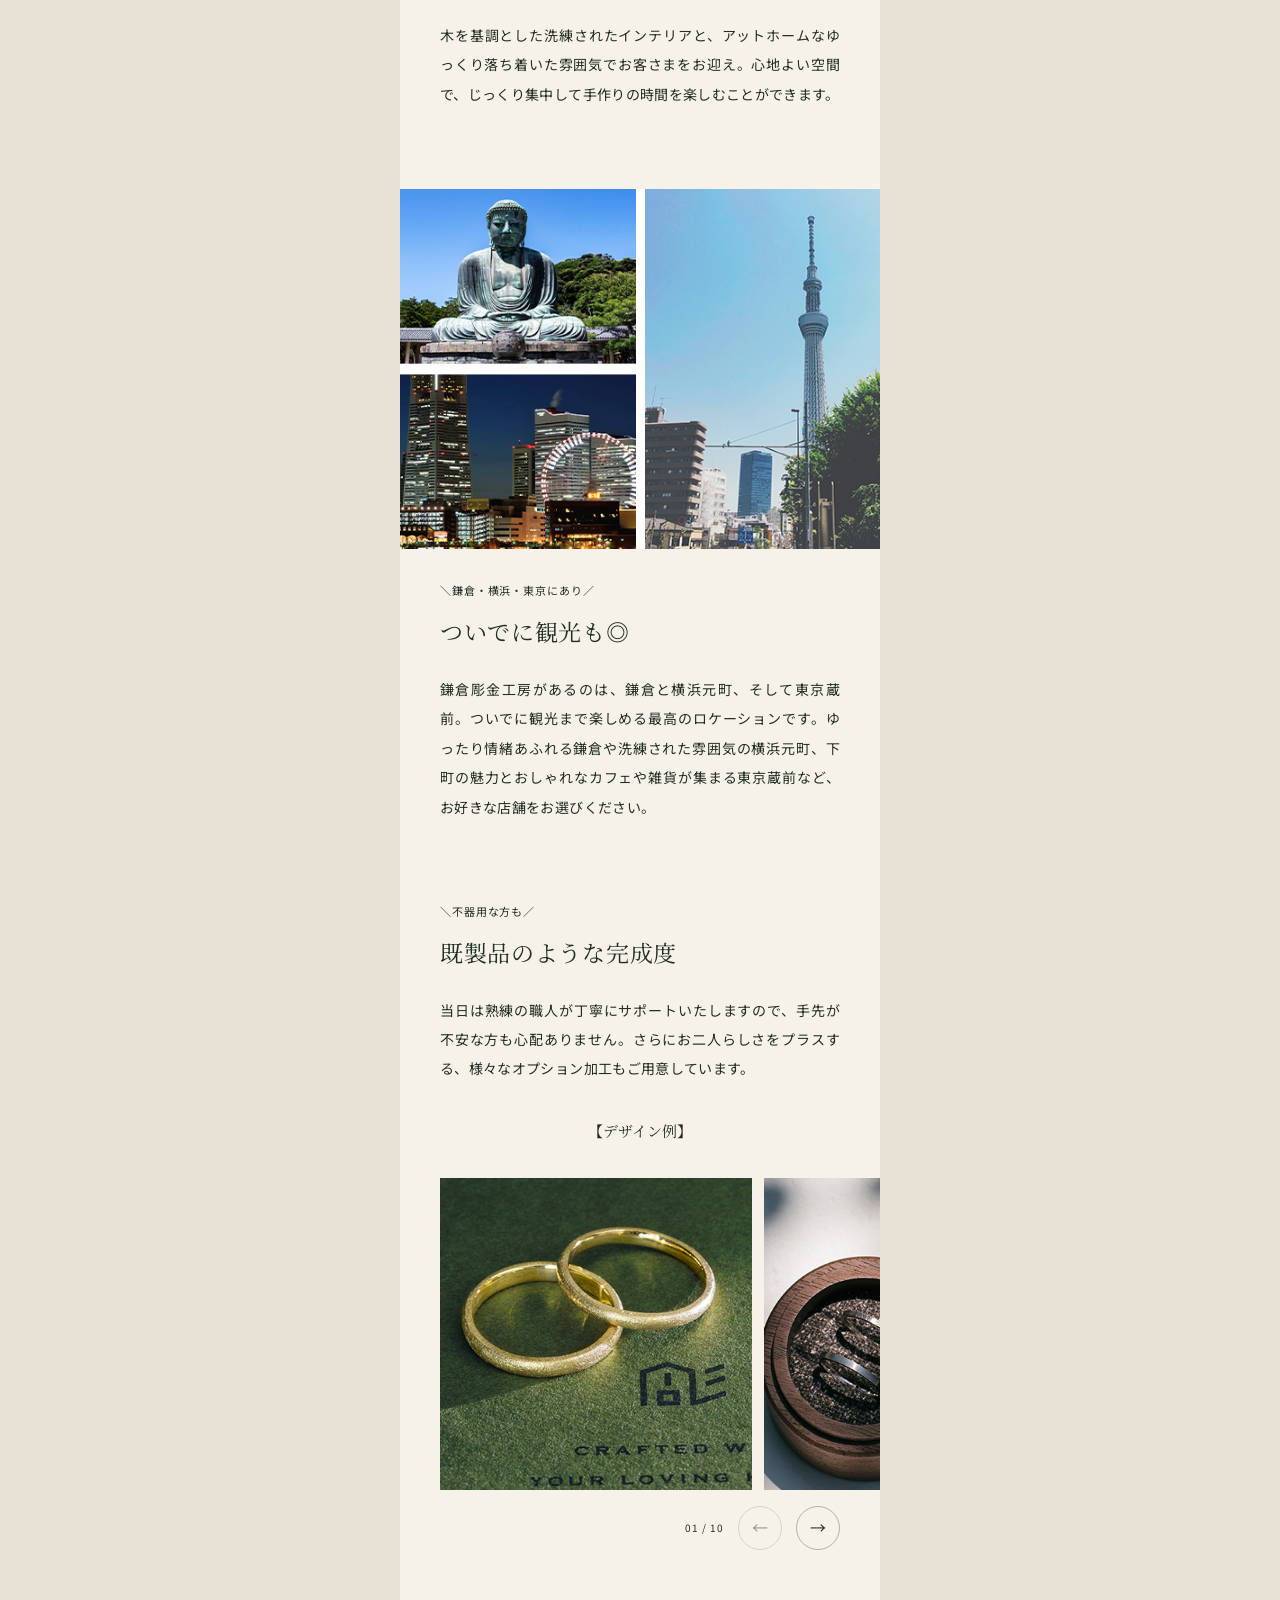
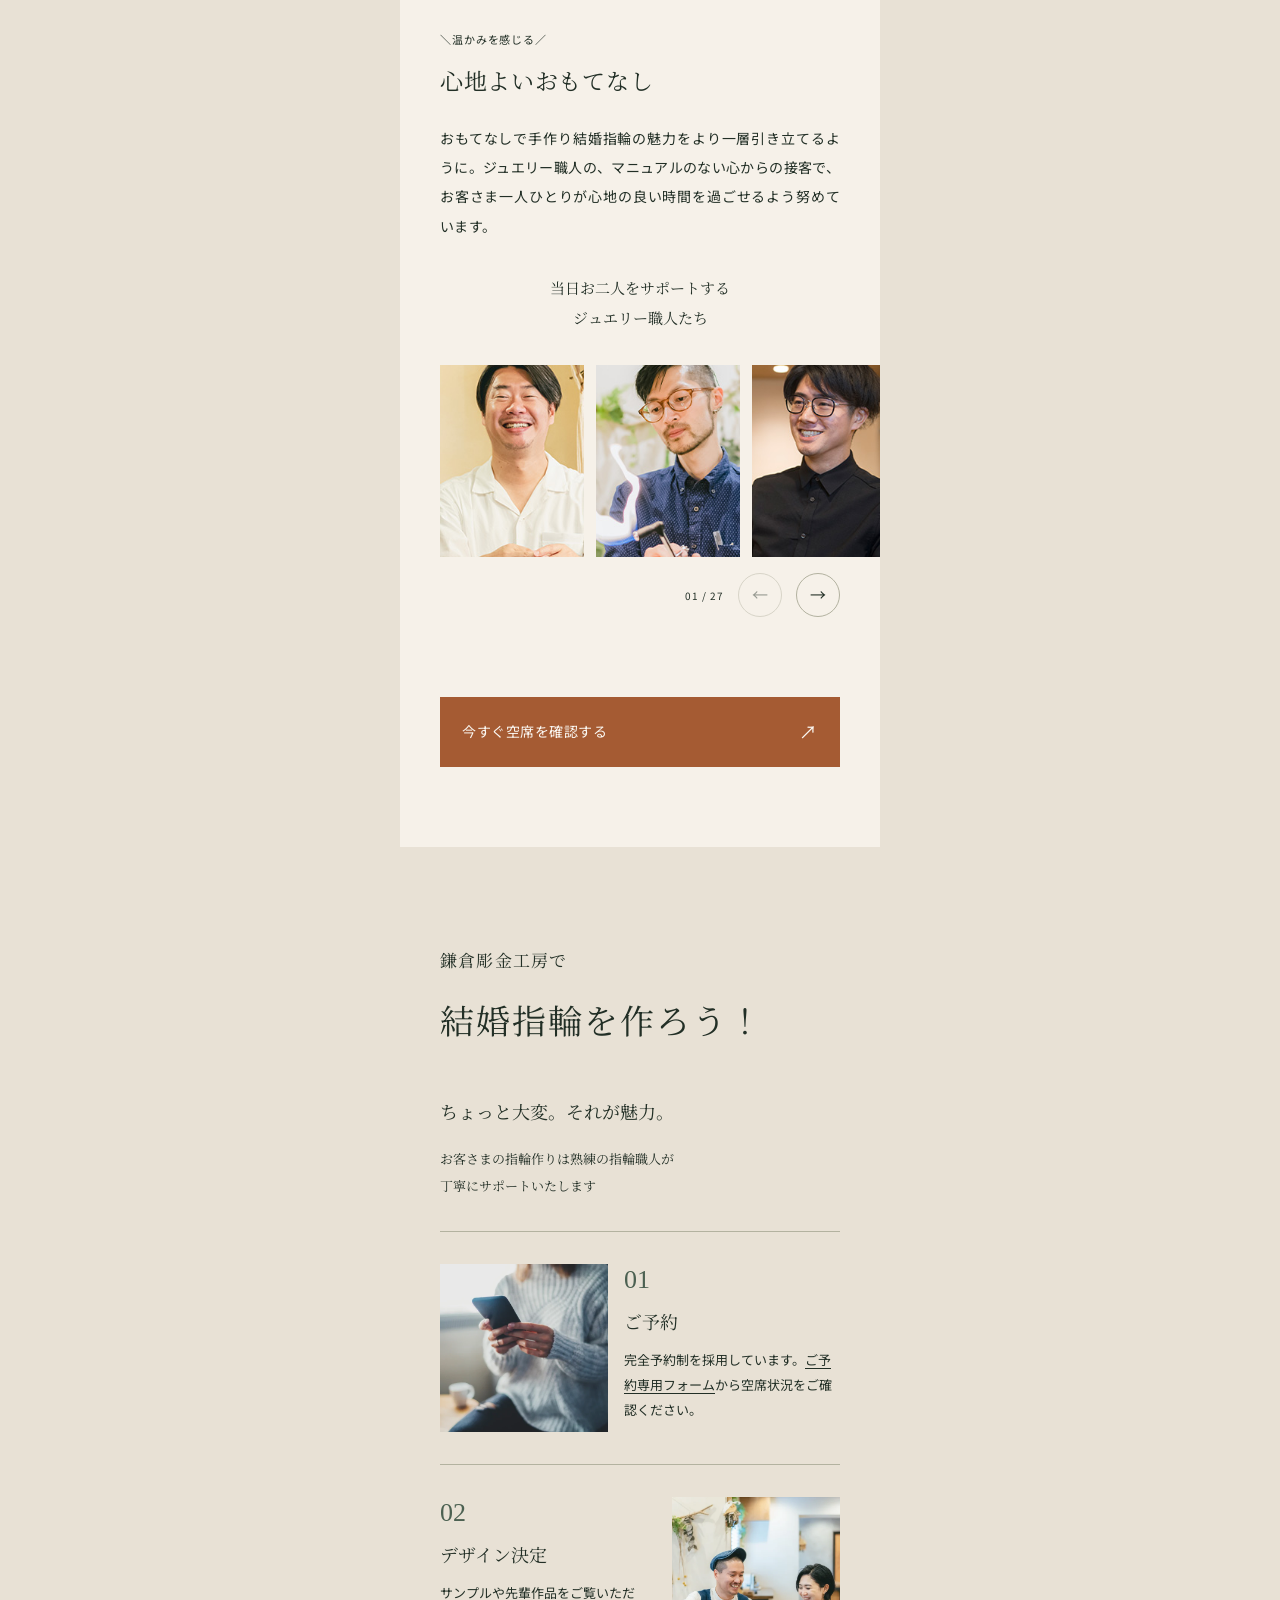
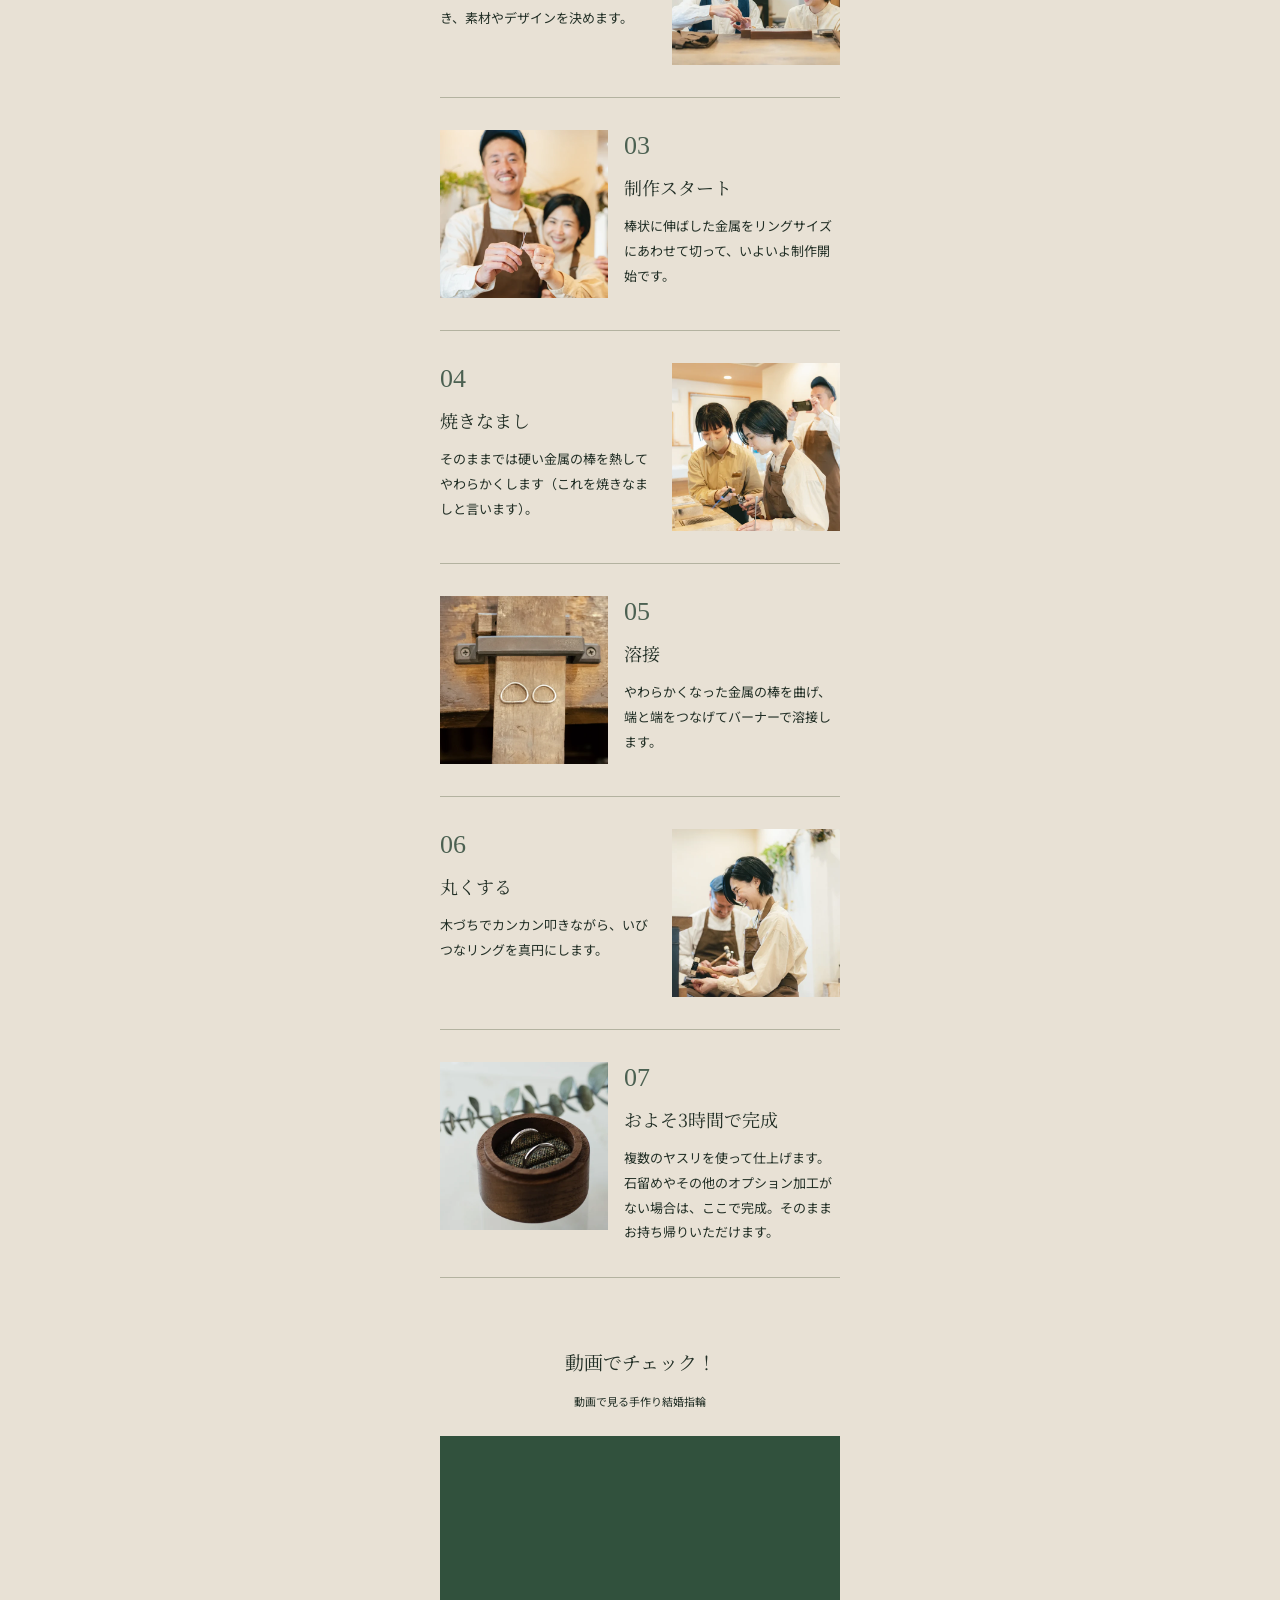
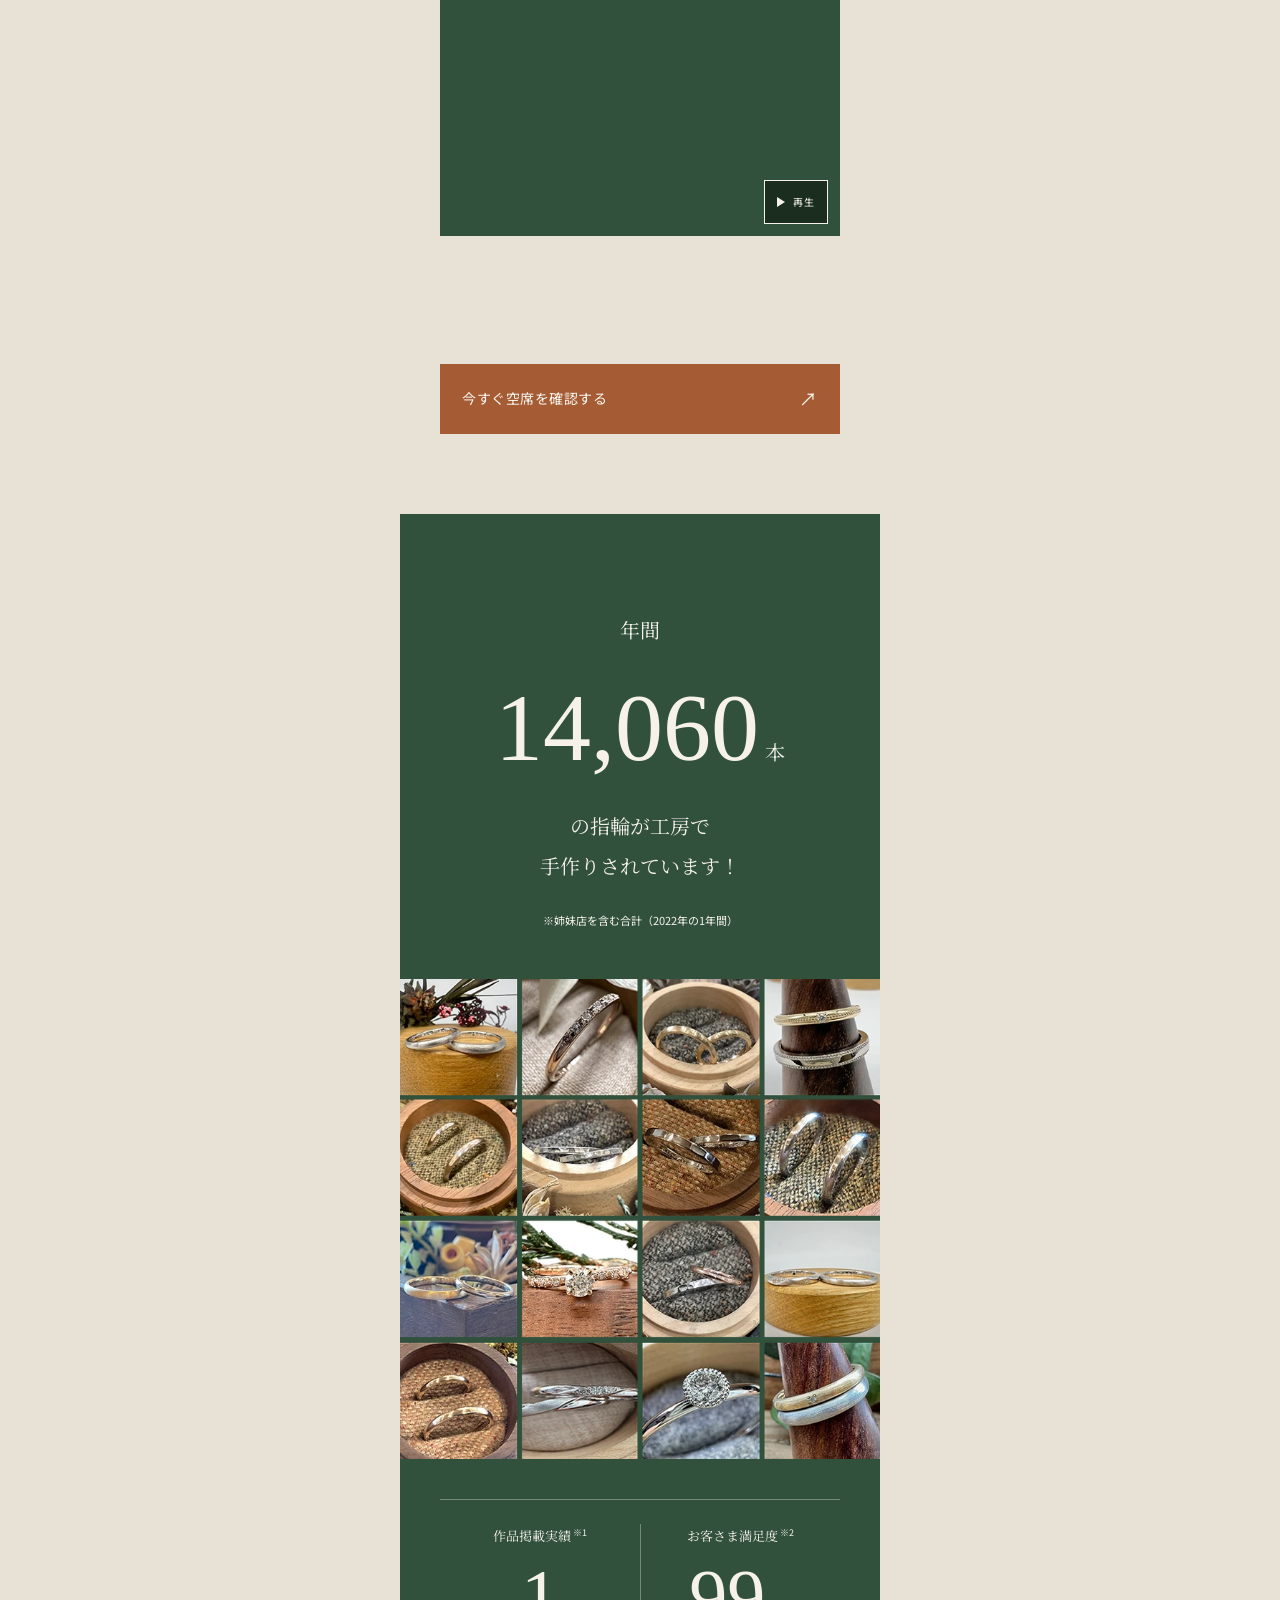
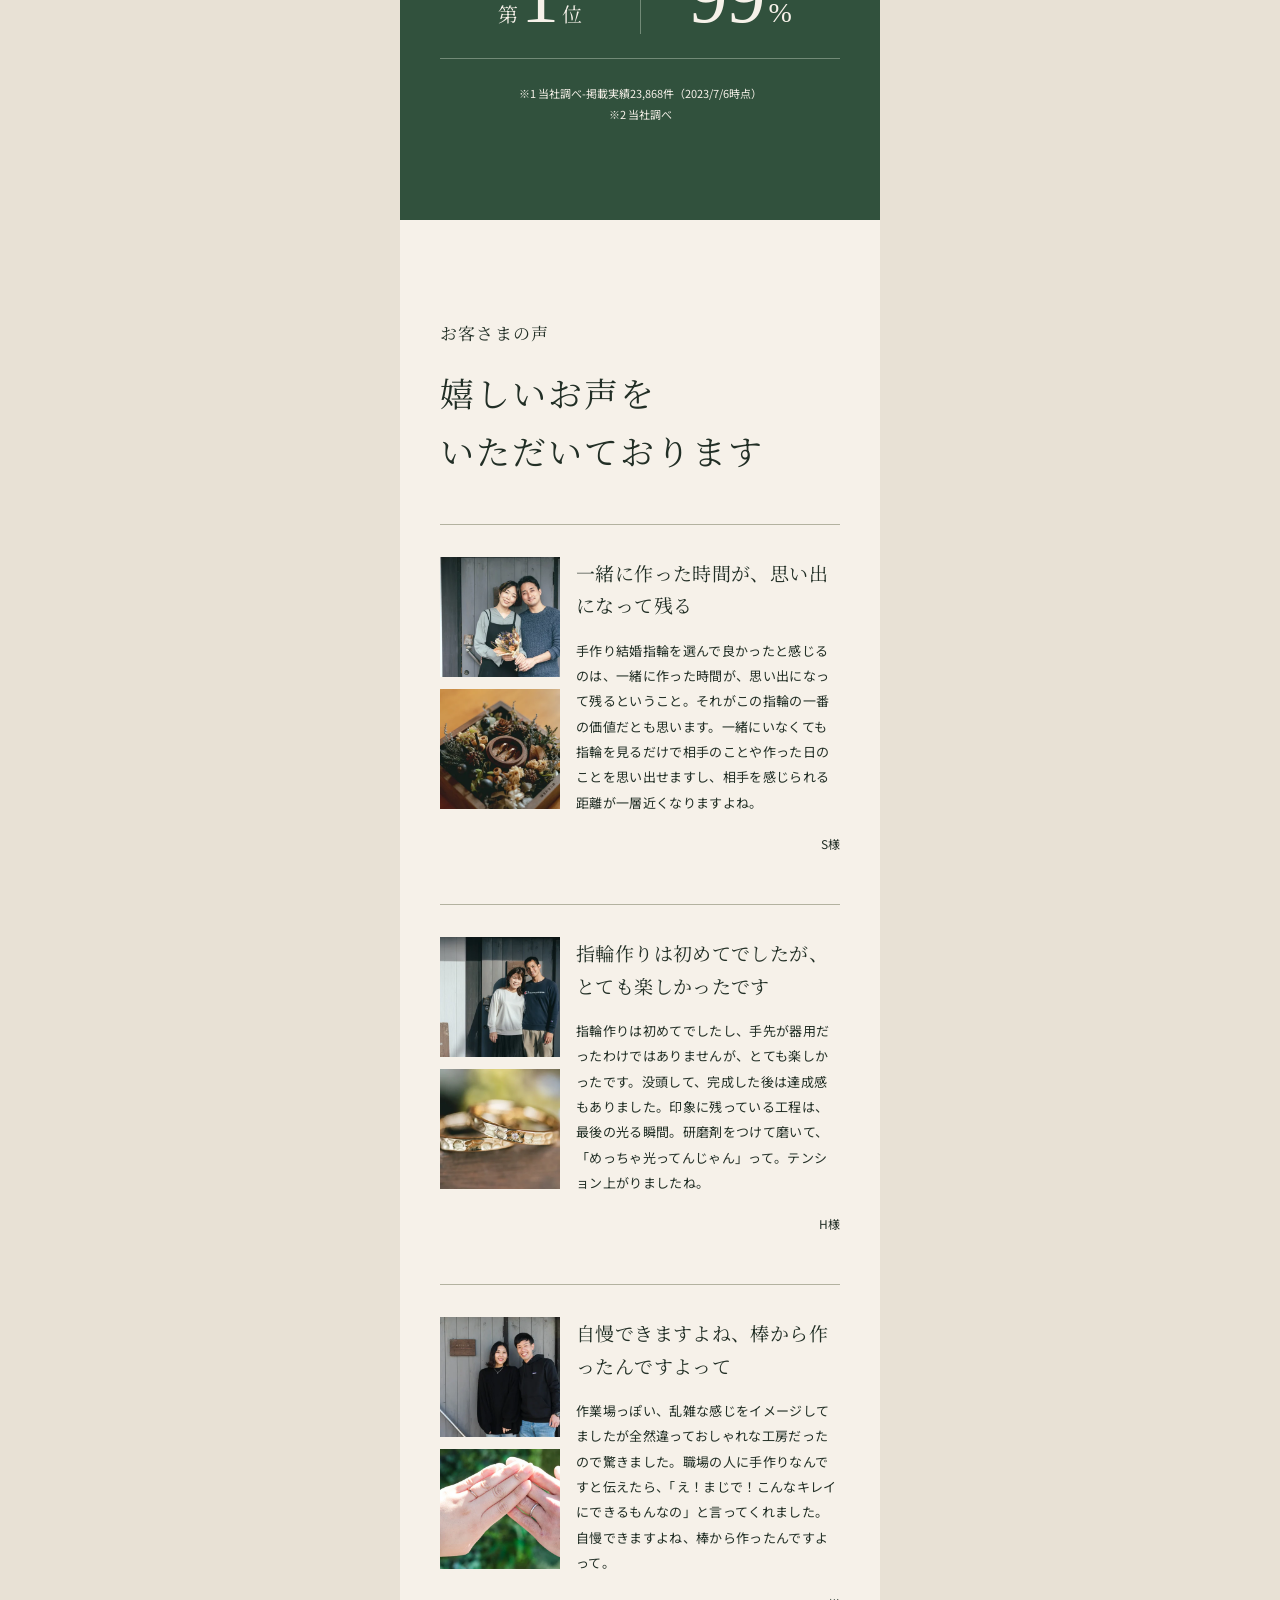
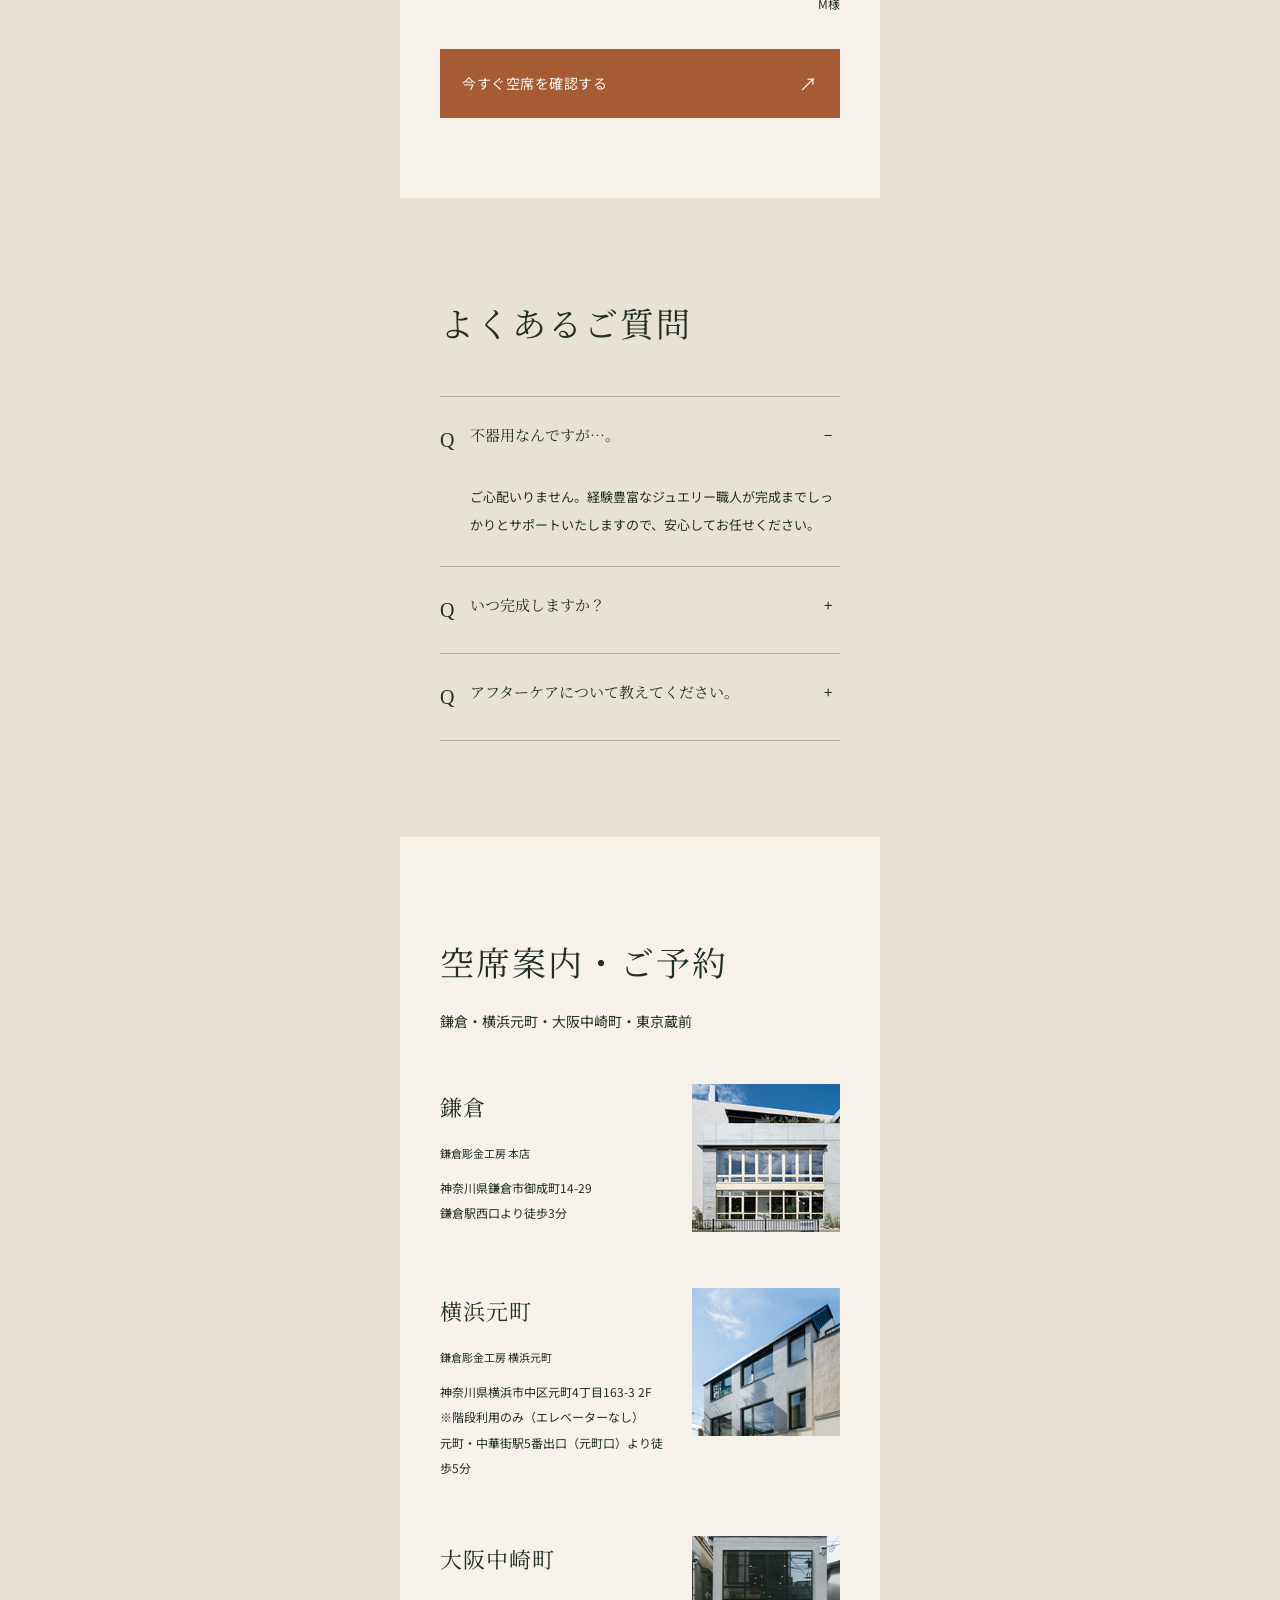
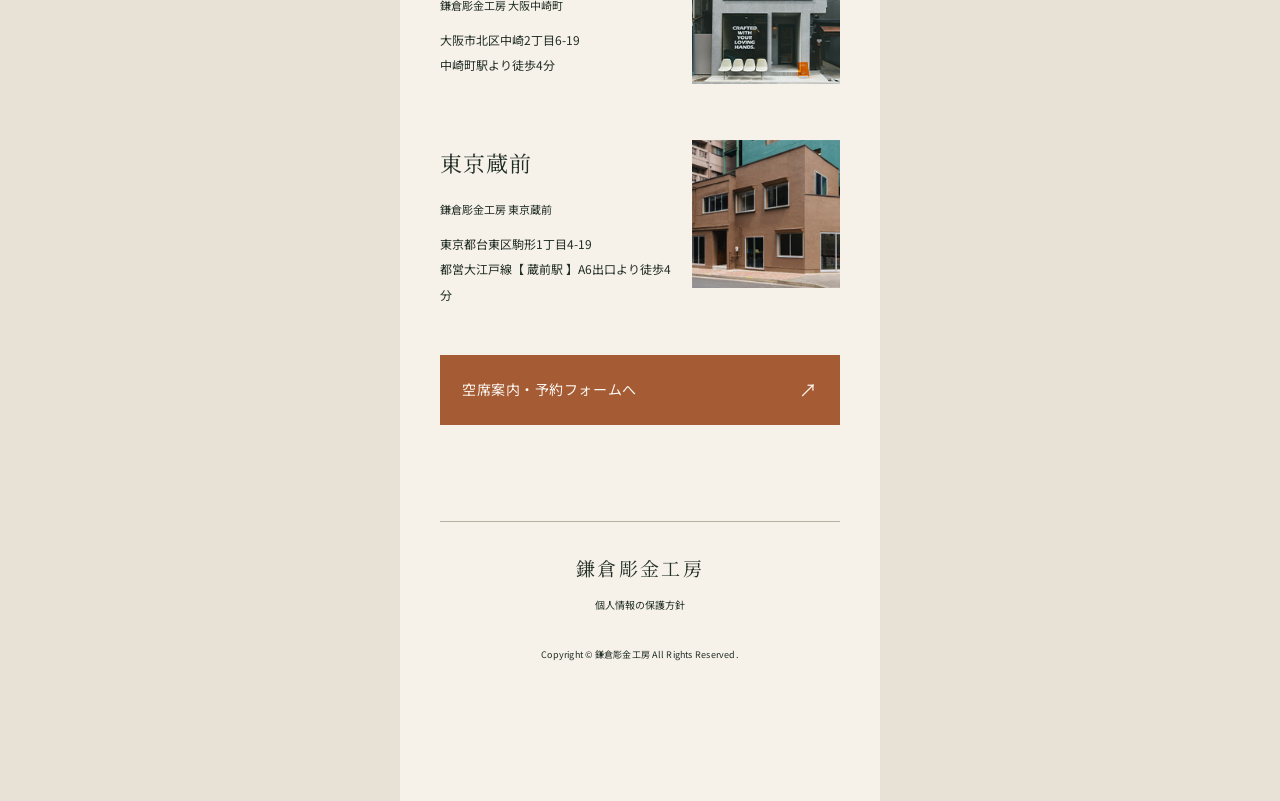
==== commit 2a160efb: "Refresh LP process video, achievement stats and intro layout" ====
--- a/lp.html
+++ b/lp.html
@@ -1,15 +1,15 @@
 <!doctype html>
-<html lang="ja"><head><meta charset="utf-8"><meta name="viewport" content="width=device-width, initial-scale=1, viewport-fit=cover"><meta name="robots" content="noindex,nofollow"><meta name="theme-color" content="#355746"><title>鎌倉彫金工房｜広告LP リニューアルデザイン案</title><meta name="description" content="鎌倉彫金工房の手作り結婚指輪・婚約指輪。広告ランディングページのリニューアルデザイン案。"><link rel="preload" as="image" href="./assets/video/fv-04.jpg" fetchpriority="high"><link rel="preconnect" href="https://fonts.googleapis.com"><link rel="preconnect" href="https://fonts.gstatic.com" crossorigin><link href="https://fonts.googleapis.com/css2?family=Noto+Sans+JP:wght@400;500&family=Noto+Serif+JP:wght@400;500&display=swap" rel="stylesheet"><link rel="stylesheet" href="./tokens.css"><link rel="stylesheet" href="./lp.css?v=20261006-1"><script src="./lp.js?v=e22e08733c" defer></script></head><body><main class="lp-page" id="top">
+<html lang="ja"><head><meta charset="utf-8"><meta name="viewport" content="width=device-width, initial-scale=1, viewport-fit=cover"><meta name="robots" content="noindex,nofollow"><meta name="theme-color" content="#355746"><title>鎌倉彫金工房｜広告LP リニューアルデザイン案</title><meta name="description" content="鎌倉彫金工房の手作り結婚指輪・婚約指輪。広告ランディングページのリニューアルデザイン案。"><link rel="preload" as="image" href="./assets/video/fv-04.jpg" fetchpriority="high"><link rel="preconnect" href="https://fonts.googleapis.com"><link rel="preconnect" href="https://fonts.gstatic.com" crossorigin><link href="https://fonts.googleapis.com/css2?family=Noto+Sans+JP:wght@400;500&family=Noto+Serif+JP:wght@400;500&display=swap" rel="stylesheet"><link rel="stylesheet" href="./tokens.css"><link rel="stylesheet" href="./lp.css?v=20261008-2"><script src="./lp.js?v=20261008-2" defer></script></head><body><main class="lp-page" id="top">
 
-<section class="hero" aria-labelledby="hero-title"><video data-src="./assets/video/fv-04.mp4" poster="./assets/video/fv-04.jpg" autoplay loop muted playsinline preload="none" aria-hidden="true"></video><header class="masthead"><a class="brand" href="#top">鎌倉彫金工房</a><a class="header-reserve" href="#reservation">空席案内<span aria-hidden="true">↗</span></a></header><div class="hero-copy"><p class="hero-kicker">棒から作る結婚指輪・婚約指輪</p><h1 id="hero-title" aria-label="一生の思い出に残る、笑顔あふれる一日を。">
+<section class="hero" data-loop-video data-video-name="背景動画" aria-labelledby="hero-title"><video data-src="./assets/video/fv-04.mp4" poster="./assets/video/fv-04.jpg" autoplay loop muted playsinline preload="none" aria-hidden="true"></video><header class="masthead"><a class="brand" href="#top">鎌倉彫金工房</a><a class="header-reserve" href="#reservation">空席案内<span aria-hidden="true">↗</span></a></header><div class="hero-copy"><p class="hero-kicker">棒から作る結婚指輪・婚約指輪</p><h1 id="hero-title" aria-label="一生の思い出に残る、笑顔あふれる一日を。">
 <span class="hero-line" aria-hidden="true"><span class="hero-glyph" style="--char:0">一</span><span class="hero-glyph" style="--char:1">生</span><span class="hero-glyph" style="--char:2">の</span><span class="hero-glyph" style="--char:3">思</span><span class="hero-glyph" style="--char:4">い</span><span class="hero-glyph" style="--char:5">出</span><span class="hero-glyph" style="--char:6">に</span><span class="hero-glyph" style="--char:7">残</span><span class="hero-glyph" style="--char:8">る</span><span class="hero-glyph" style="--char:9">、</span>
 </span>
 <span class="hero-line" aria-hidden="true"><span class="hero-glyph" style="--char:10">笑</span><span class="hero-glyph" style="--char:11">顔</span><span class="hero-glyph" style="--char:12">あ</span><span class="hero-glyph" style="--char:13">ふ</span><span class="hero-glyph" style="--char:14">れ</span><span class="hero-glyph" style="--char:15">る</span><span class="hero-glyph" style="--char:16">一</span><span class="hero-glyph" style="--char:17">日</span><span class="hero-glyph" style="--char:18">を</span><span class="hero-glyph" style="--char:19">。</span>
 </span>
 </h1></div><p class="hero-caption">鎌倉彫金工房の<br>手作り結婚指輪</p><a class="hero-scroll" href="#concept">SCROLL</a><button class="video-toggle" data-state="paused" aria-label="背景動画を再生する" type="button" hidden><span class="video-symbol" aria-hidden="true"></span><span class="video-label">再生</span></button></section>
-<section class="section intro" id="concept"><h2 class="section-title center reveal"><small>鎌倉彫金工房の</small>手作り結婚指輪とは？</h2><h3>ご自身の手で金属の棒を<br>丸めたり磨いたりして<br>手作りする指輪のことです。</h3><p class="copy">既成品やオーダーメイドとは異なり、指輪が完成した時の達成感や感動はひとしお。指輪ができる過程まで、特別な思い出として残すことができます。</p><div class="intro-pictures">
-<figure class="photo reveal"><img src="./assets/lp/sec02-img01.png" width="253" height="266" alt="金属の棒から指輪を手作りする制作工程" loading="lazy" decoding="async"></figure>
-<figure class="photo reveal"><img src="./assets/lp/sec02-img02.png" width="343" height="418" alt="鍛造製法で指輪を仕上げる様子" loading="lazy" decoding="async"></figure>
+<section class="section intro" id="concept"><h2 class="section-title center reveal"><small>鎌倉彫金工房の</small>手作り結婚指輪とは？</h2><h3>ご自身の手で金属の棒を<br>丸めたり磨いたりして<br>手作りする指輪のことです。</h3><p class="copy">既成品やオーダーメイドとは異なり、指輪が完成した時の達成感や感動はひとしお。指輪ができる過程まで、特別な思い出として残すことができます。</p><div class="intro-pictures" id="concept-photos">
+<figure class="photo reveal"><img src="./assets/lp/intro-01-frameless-20261008.webp" width="560" height="560" alt="完成した手作り結婚指輪を見せるおふたり" loading="lazy" decoding="async"></figure>
+<figure class="photo reveal"><img src="./assets/lp/intro-02-frameless-20261008.webp" width="560" height="560" alt="鍛造製法で指輪を仕上げる様子" loading="lazy" decoding="async"></figure>
 </div><p class="copy">鎌倉彫金工房では鍛造製法を採用しており、指輪の型を作る鋳造と比べてお客さまに担当していただく工程が多く、作りがいも抜群です。</p></section>
 <section class="section features" id="points"><h2 class="section-title center reveal"><small>鎌倉彫金工房の手作り結婚指輪は</small>ここがポイント！</h2>
 <article class="point">
@@ -41,8 +41,8 @@
 <li class="step"><figure class="step-picture reveal"><img src="./assets/lp/step-05.webp" width="560" height="560" alt="溶接の制作風景" loading="lazy" decoding="async"></figure><div class="step-copy"><span class="step-number" aria-hidden="true">05</span><h3>溶接</h3><p>やわらかくなった金属の棒を曲げ、端と端をつなげてバーナーで溶接します。</p></div></li>
 <li class="step"><figure class="step-picture reveal"><img src="./assets/lp/step-06.webp" width="560" height="560" alt="丸くするの制作風景" loading="lazy" decoding="async"></figure><div class="step-copy"><span class="step-number" aria-hidden="true">06</span><h3>丸くする</h3><p>木づちでカンカン叩きながら、いびつなリングを真円にします。</p></div></li>
 <li class="step"><figure class="step-picture reveal"><img src="./assets/lp/step-07.webp" width="560" height="560" alt="およそ3時間で完成の制作風景" loading="lazy" decoding="async"></figure><div class="step-copy"><span class="step-number" aria-hidden="true">07</span><h3>およそ3時間で完成</h3><p>複数のヤスリを使って仕上げます。石留めやその他のオプション加工がない場合は、ここで完成。そのままお持ち帰りいただけます。</p></div></li>
-</ol><div class="movie"><h3>動画でチェック！<small>動画で見る手作り結婚指輪</small></h3><div class="movie-frame"><button type="button" data-movie="https://www.youtube.com/embed/LRzts90RXME?autoplay=1&amp;rel=0" aria-label="鎌倉彫金工房の指輪制作紹介動画を再生"><img src="./assets/lp/sec03-img01.jpg" width="590" height="400" alt="" loading="lazy" decoding="async"><span class="movie-play"><i aria-hidden="true">▷</i>動画を再生する</span></button></div></div></section><div class="section-cta making"><a class="reserve-button" href="#reservation">今すぐ空席を確認する<span class="arrow" aria-hidden="true">↗</span></a></div>
-<section class="section achievements" id="achievements"><h2 class="achievement-title reveal">年間<strong>14,060<small>本</small></strong>の指輪が工房で<br>手作りされています！</h2><p class="note">※姉妹店を含む合計（2022年の1年間）</p><figure class="photo achievement-photo reveal"><img src="./assets/lp/sec05-img01-square-20261008.webp" width="670" height="670" alt="工房で手作りされた指輪の実績イメージ" loading="lazy" decoding="async"></figure><div class="achievements-pair"><img src="./assets/lp/sec05-img02.png" width="325" height="325" alt="作品掲載実績 第1位 ※1" loading="lazy" decoding="async"><img src="./assets/lp/sec05-img03.png" width="325" height="325" alt="お客さま満足度 99% ※2" loading="lazy" decoding="async"></div><p class="note">※1 当社調べ-掲載実績23,868件（2023/7/6時点）<br>※2 当社調べ</p></section>
+</ol><div class="movie" id="process-video"><h3>動画でチェック！<small>動画で見る手作り結婚指輪</small></h3><div class="movie-frame" data-loop-video data-video-name="工程動画"><video data-src="./assets/video/process-20261008.mp4" poster="./assets/video/process-20261008.jpg" width="720" height="720" autoplay loop muted playsinline preload="none" aria-label="金属の棒から結婚指輪が完成するまでの制作工程"></video><button class="video-toggle" data-state="paused" aria-label="工程動画を再生する" type="button" hidden><span class="video-symbol" aria-hidden="true"></span><span class="video-label">再生</span></button></div></div></section><div class="section-cta making"><a class="reserve-button" href="#reservation">今すぐ空席を確認する<span class="arrow" aria-hidden="true">↗</span></a></div>
+<section class="section achievements" id="achievements"><h2 class="achievement-title reveal">年間<strong>14,060<small>本</small></strong>の指輪が工房で<br>手作りされています！</h2><p class="note">※姉妹店を含む合計（2022年の1年間）</p><figure class="photo achievement-photo reveal"><img src="./assets/lp/sec05-img01-square-20261008.webp" width="670" height="670" alt="工房で手作りされた指輪の実績イメージ" loading="lazy" decoding="async"></figure><dl class="achievements-pair" id="achievement-statistics"><div class="achievement-stat"><dt>作品掲載実績<sup>※1</sup></dt><dd><span>第</span><strong>1</strong><span>位</span></dd></div><div class="achievement-stat"><dt>お客さま満足度<sup>※2</sup></dt><dd><strong>99</strong><span class="stat-percent">%</span></dd></div></dl><p class="note">※1 当社調べ-掲載実績23,868件（2023/7/6時点）<br>※2 当社調べ</p></section>
 <section class="section voices" id="voices"><h2 class="section-title reveal"><small>お客さまの声</small>嬉しいお声を<br>いただいております</h2>
 <article class="voice"><div class="voice-photos reveal"><img src="./assets/lp/voice-01-person.webp" width="384" height="384" alt="手作り結婚指輪を制作したお客さま S様" loading="lazy" decoding="async"><img src="./assets/lp/voice-01-rings.webp" width="384" height="384" alt="S様の結婚指輪" loading="lazy" decoding="async"></div><h3>一緒に作った時間が、思い出になって残る</h3><p class="copy">手作り結婚指輪を選んで良かったと感じるのは、一緒に作った時間が、思い出になって残るということ。それがこの指輪の一番の価値だとも思います。一緒にいなくても指輪を見るだけで相手のことや作った日のことを思い出せますし、相手を感じられる距離が一層近くなりますよね。</p><cite>S様</cite></article>
 <article class="voice"><div class="voice-photos reveal"><img src="./assets/lp/voice-02-person.webp" width="384" height="384" alt="手作り結婚指輪を制作したお客さま H様" loading="lazy" decoding="async"><img src="./assets/lp/voice-02-rings.webp" width="384" height="384" alt="H様の結婚指輪" loading="lazy" decoding="async"></div><h3>指輪作りは初めてでしたが、とても楽しかったです</h3><p class="copy">指輪作りは初めてでしたし、手先が器用だったわけではありませんが、とても楽しかったです。没頭して、完成した後は達成感もありました。印象に残っている工程は、最後の光る瞬間。研磨剤をつけて磨いて、「めっちゃ光ってんじゃん」って。テンション上がりましたね。</p><cite>H様</cite></article>
--- a/lp.css
+++ b/lp.css
@@ -60,8 +60,7 @@
 .intro { color: var(--color-paper-light); background: var(--color-green); padding-top: 5rem; }
 .intro h3 { font-size: 1.15rem; line-height: 2.1; letter-spacing: .04em; margin-bottom: 2rem; }
 .intro-pictures { display: grid; grid-template-columns: minmax(0, 1fr) minmax(0, 1fr); align-items: start; gap: 20px; margin: 3rem -8px; }
-.intro-pictures .photo:nth-child(1) { transform: rotate(-5deg); }
-.intro-pictures .photo:nth-child(2) { margin-top: 3rem; transform: rotate(5deg); }
+.intro-pictures .photo:nth-child(2) { margin-top: 3rem; }
 .intro-pictures img { aspect-ratio: 1; object-fit: cover; }
 .features { padding-bottom: 3rem; }
 .point + .point { margin-top: 5rem; }
@@ -108,12 +107,10 @@
 .movie h3 small { display: block; font: 400 .6875rem/2 var(--font-body); margin-top: .5rem; }
 .step-picture { width: 100%; aspect-ratio: 1; border-radius: 0; overflow: clip; }
 .step-picture img { width: 100%; height: 100%; object-fit: cover; }
-.movie-frame { position: relative; aspect-ratio: 16/9; background: var(--color-green); overflow: clip; }
-.movie-frame button { position: relative; display: grid; place-items: center; border: 0; padding: 0; width: 100%; height: 100%; color: var(--color-paper-light); background: var(--color-green); }
-.movie-frame button img { position: absolute; inset: 0; width: 100%; height: 100%; object-fit: cover; opacity: .55; }
-.movie-play { position: relative; z-index: 1; display: grid; place-items: center; font-size: .75rem; letter-spacing: .1em; gap: 10px; }
-.movie-play i { font-style: normal; display: grid; place-items: center; width: 52px; height: 52px; border: 1px solid currentColor; border-radius: 50%; }
-.movie-frame iframe { border: 0; width: 100%; height: 100%; }
+.movie-frame { position: relative; aspect-ratio: 1; background: var(--color-green); overflow: clip; color: var(--color-paper-light); }
+.movie-frame video { display: block; width: 100%; height: 100%; object-fit: contain; }
+.movie-frame .video-toggle { right: 12px; bottom: 12px; }
+.movie-frame :focus-visible { outline-color: var(--color-paper-light); }
 .achievements { background: var(--color-green); color: var(--color-paper-light); text-align: center; }
 .achievement-title { font-size: 1.25rem; line-height: 2; font-family: var(--font-display); font-weight: 400; }
 .achievement-title strong { display: block; font: 400 clamp(4.25rem,19vw,6rem)/1.3 var(--font-latin); margin: 1rem 0; }
@@ -121,7 +118,14 @@
 .achievements > .note { margin-top: 1.5rem; }
 .achievement-photo { margin: 3rem calc(-1 * var(--lp-gutter)) 2.5rem; }
 .achievement-photo img { width: 100%; }
-.achievements-pair { display: grid; grid-template-columns: repeat(2,minmax(0,1fr)); gap: 20px; align-items: center; }
+.achievements-pair { display: grid; grid-template-columns: repeat(2,minmax(0,1fr)); margin: 0; padding: 1.5rem 0; border-block: 1px solid var(--color-line-dark); }
+.achievement-stat { min-width: 0; padding-inline: .5rem; }
+.achievement-stat + .achievement-stat { border-left: 1px solid var(--color-line-dark); }
+.achievement-stat dt { font: 400 .8125rem/1.8 var(--font-display); white-space: nowrap; }
+.achievement-stat sup { font: 400 .5625rem/1 var(--font-body); margin-left: .2em; }
+.achievement-stat dd { display: flex; align-items: baseline; justify-content: center; gap: .2rem; margin: .625rem 0 0; font: 400 1.25rem/1.25 var(--font-display); }
+.achievement-stat strong { font: 400 clamp(3.75rem, 16vw, 4.75rem)/1 var(--font-latin); }
+.achievement-stat .stat-percent { font: 400 1.75rem/1 var(--font-latin); }
 .voices { padding-bottom: 0; }
 .voice { display: grid; grid-template-columns: minmax(0,30%) minmax(0,1fr); column-gap: 1rem; align-items: start; padding-top: 2rem; border-top: 1px solid var(--color-line); }
 .voice + .voice { margin-top: 3rem; }
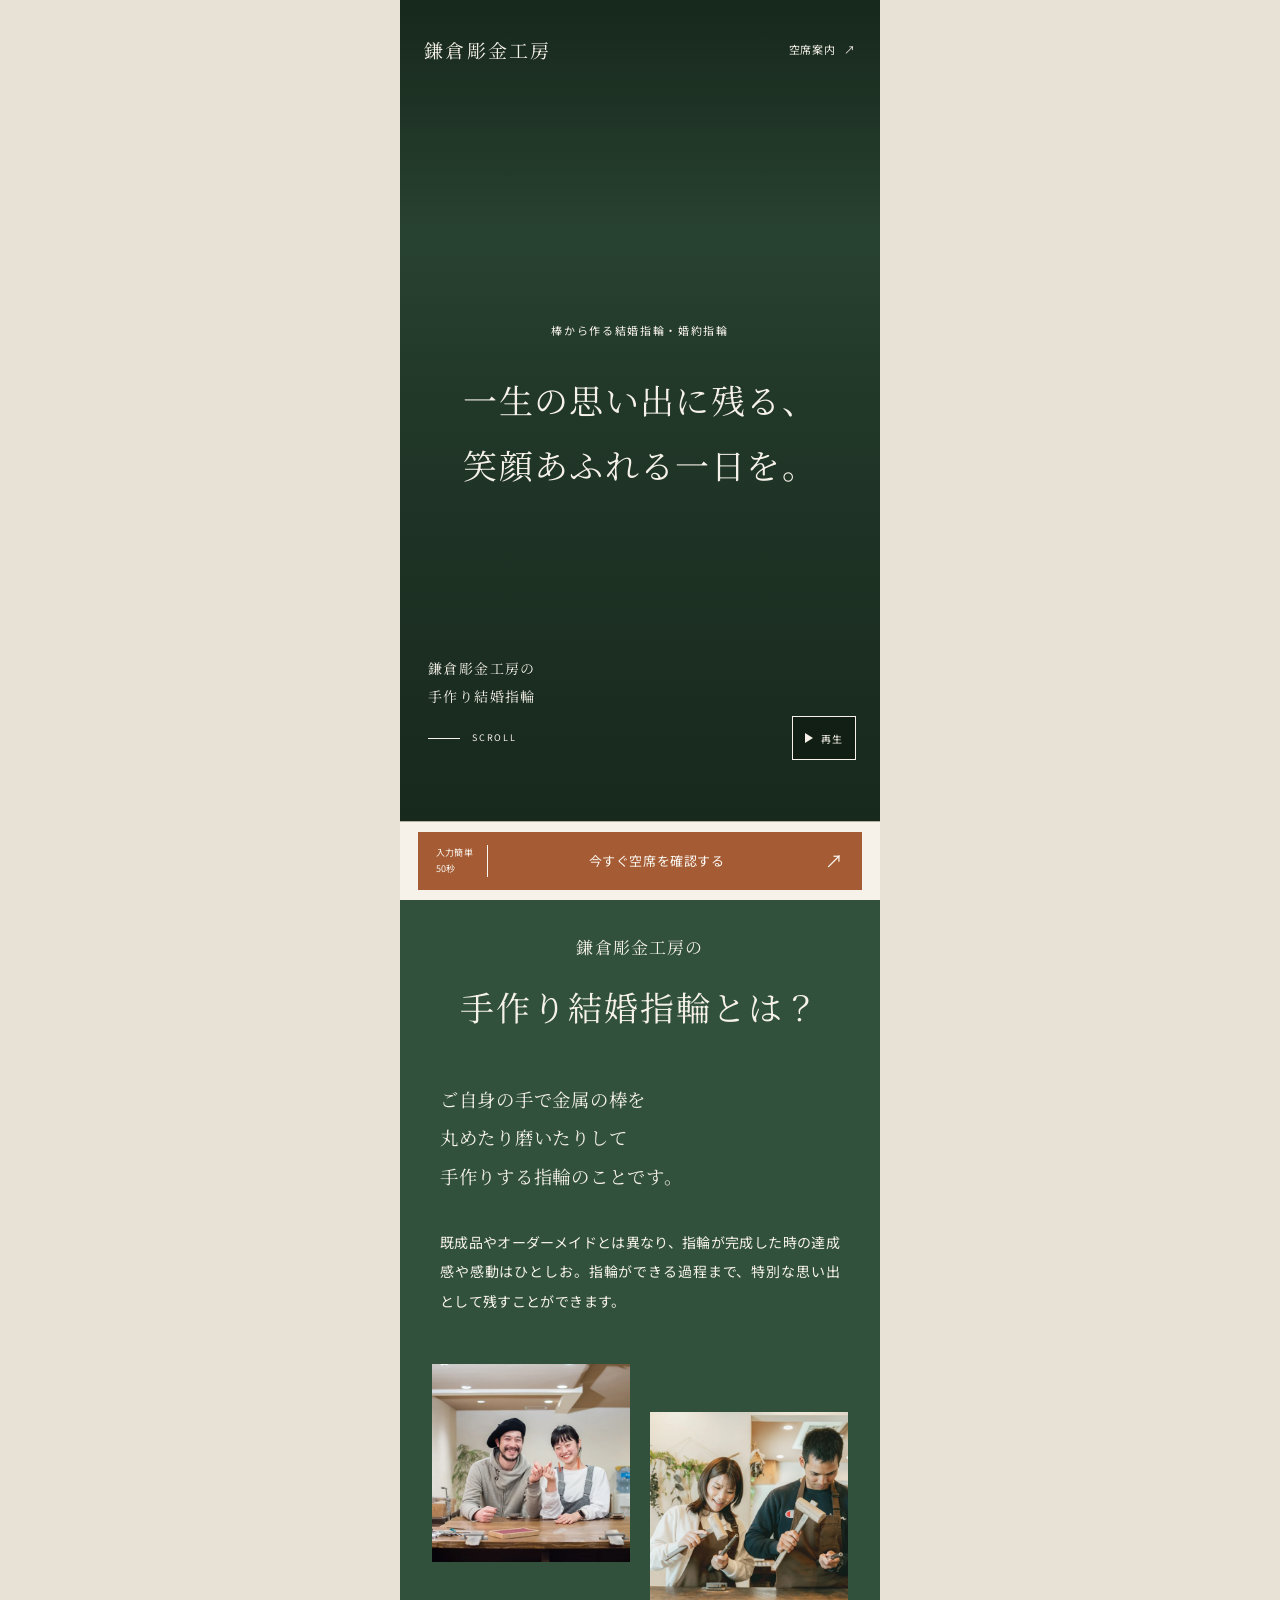
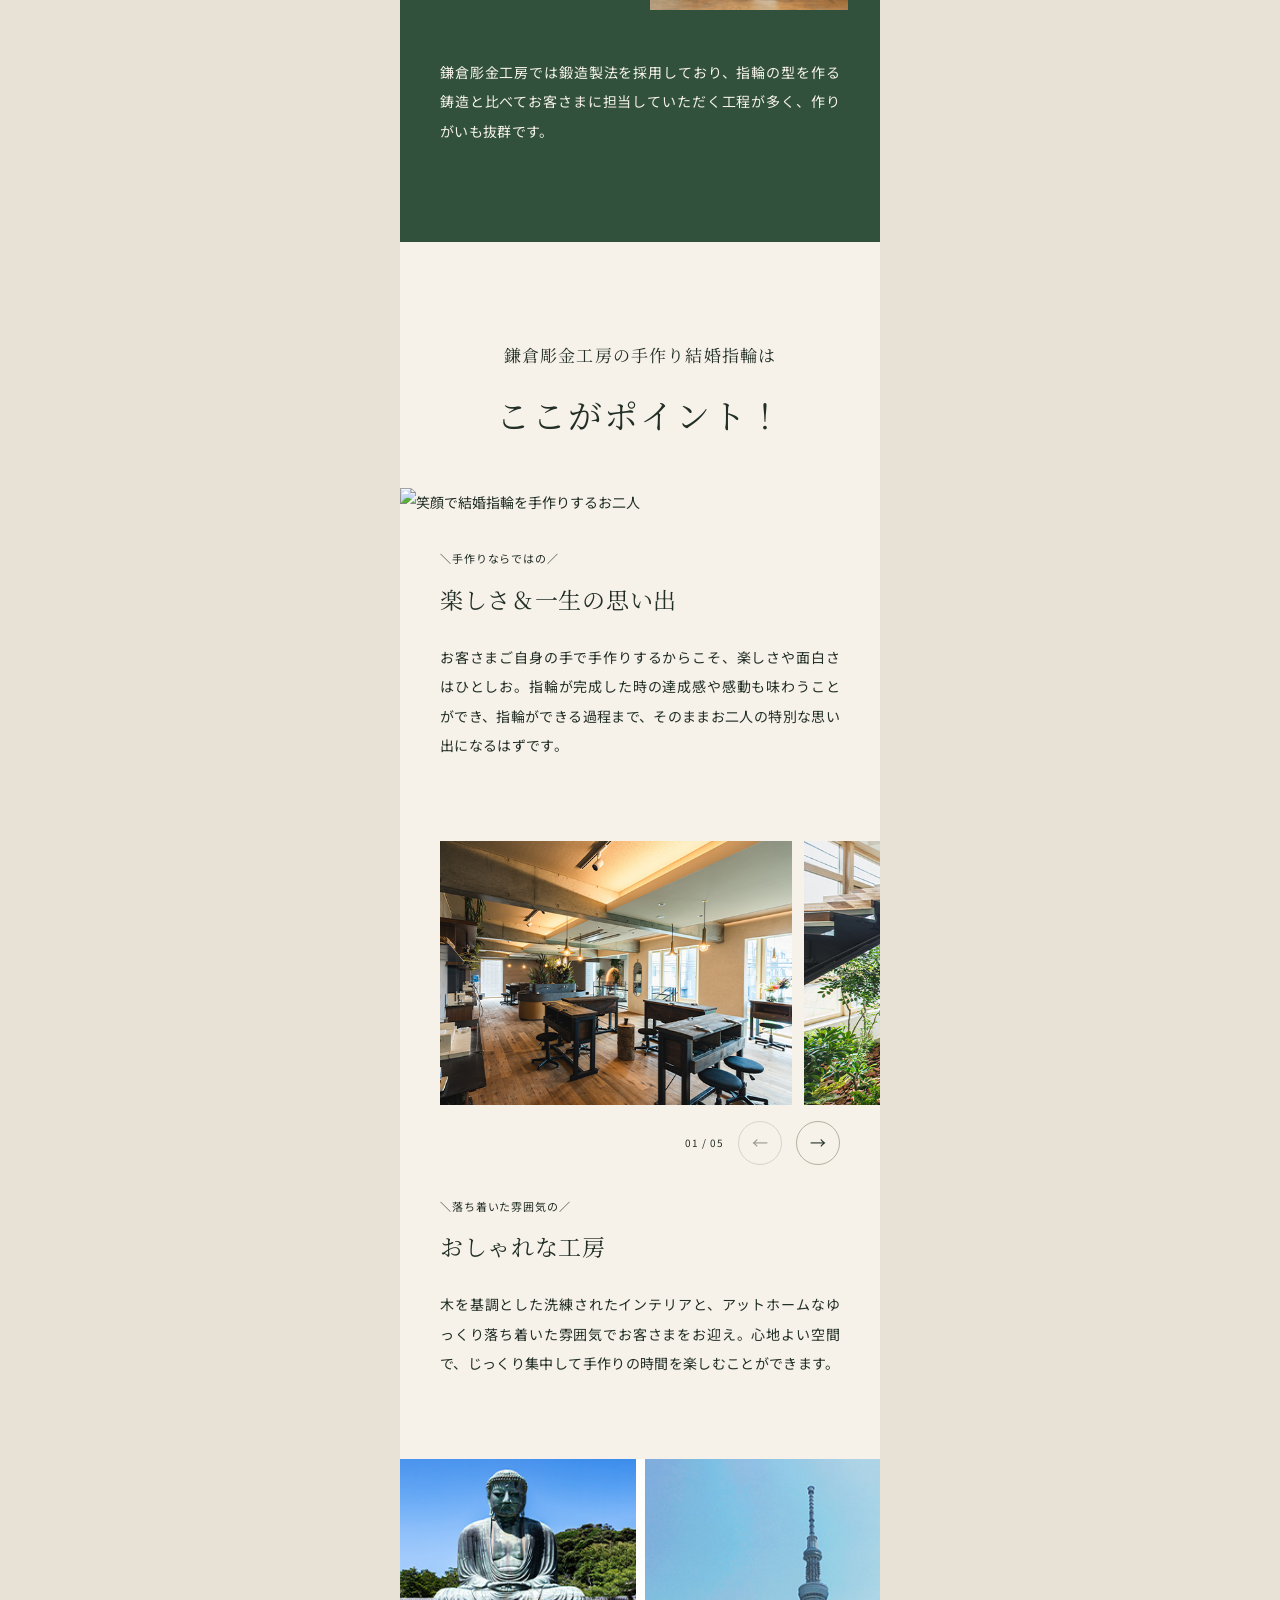
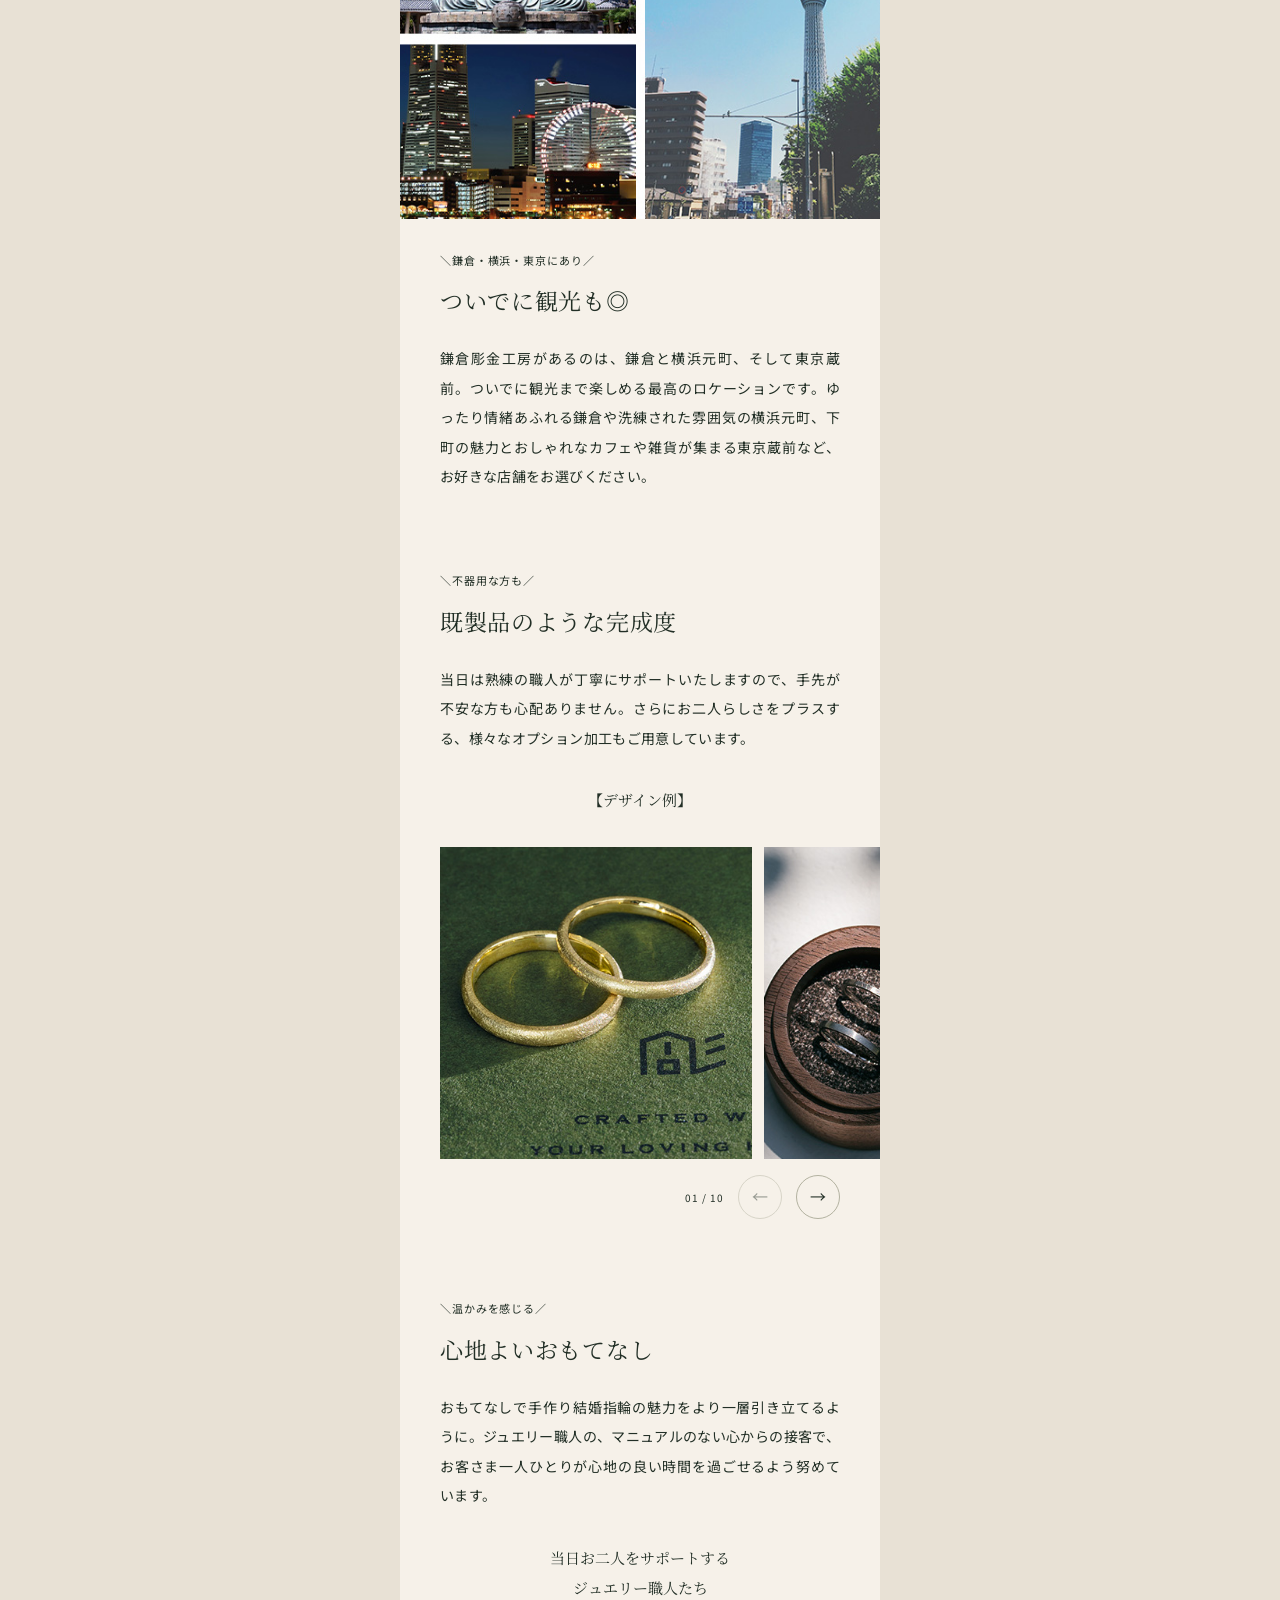
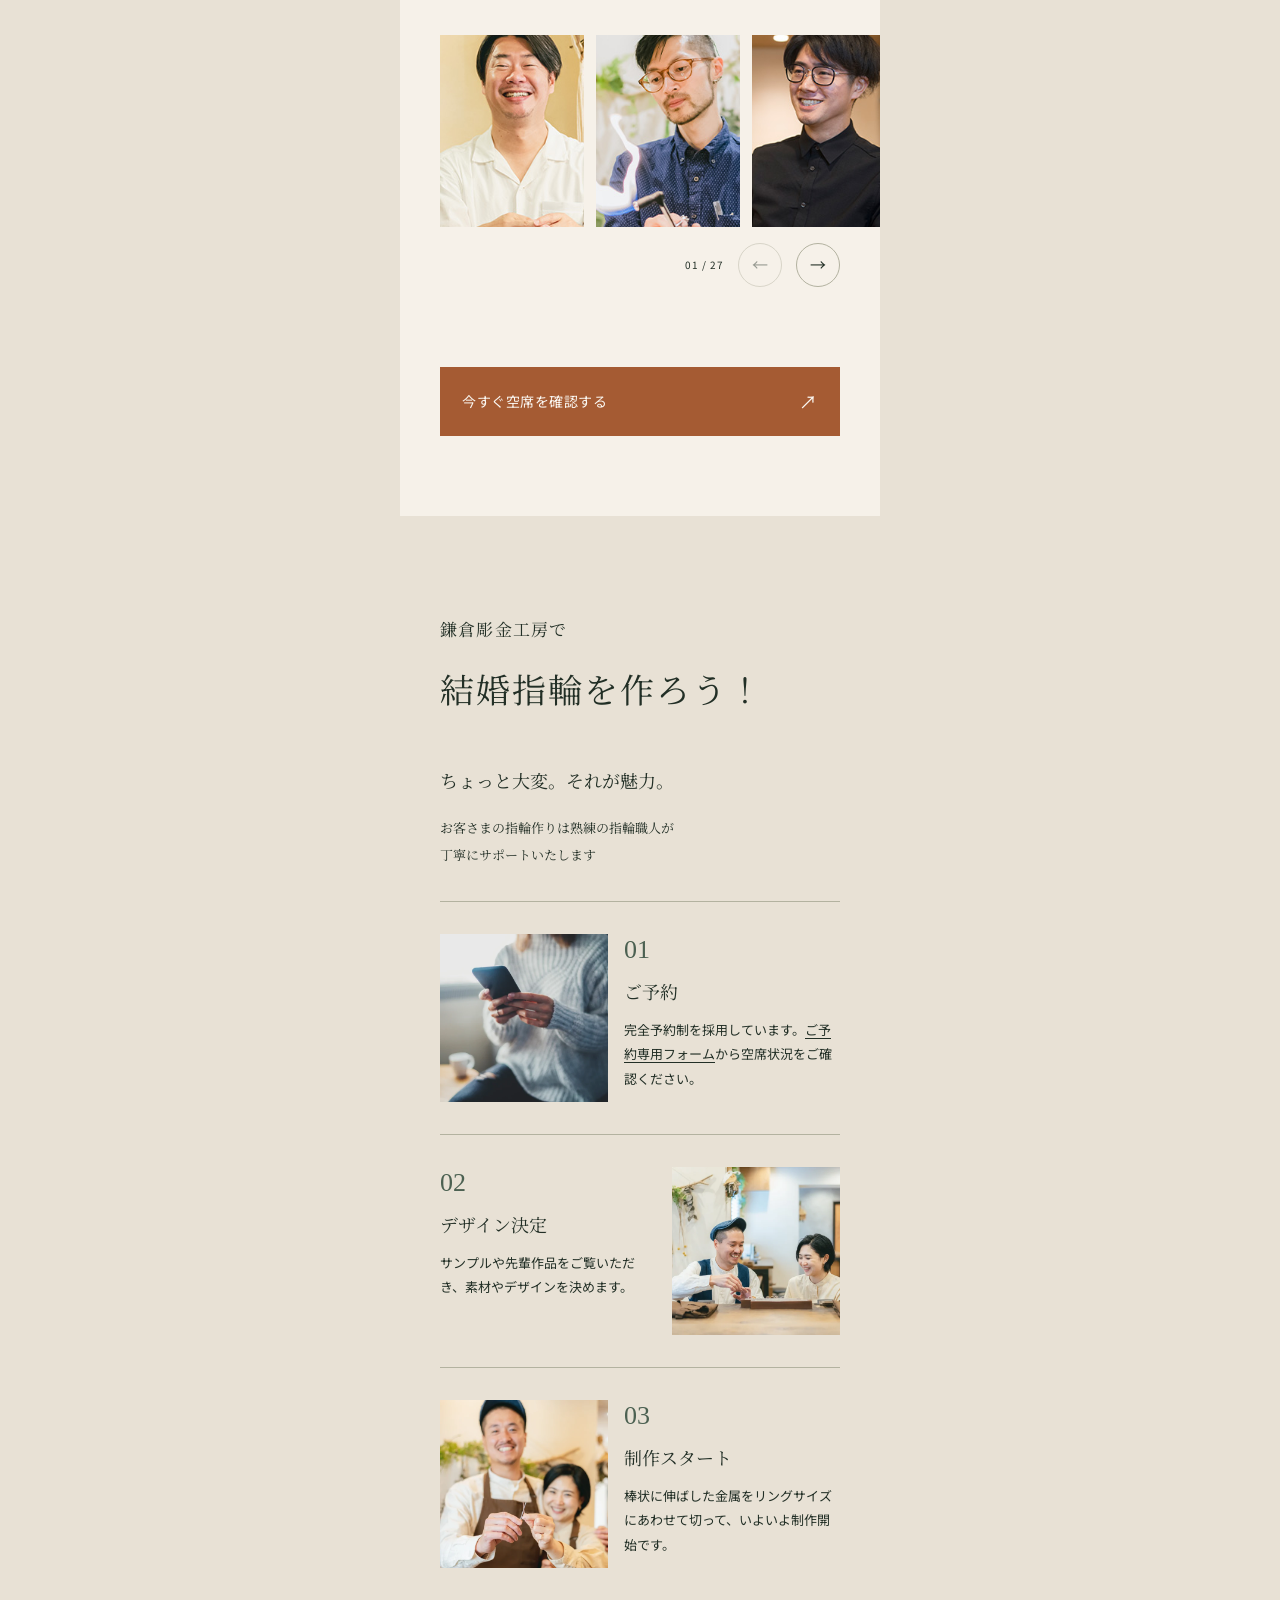
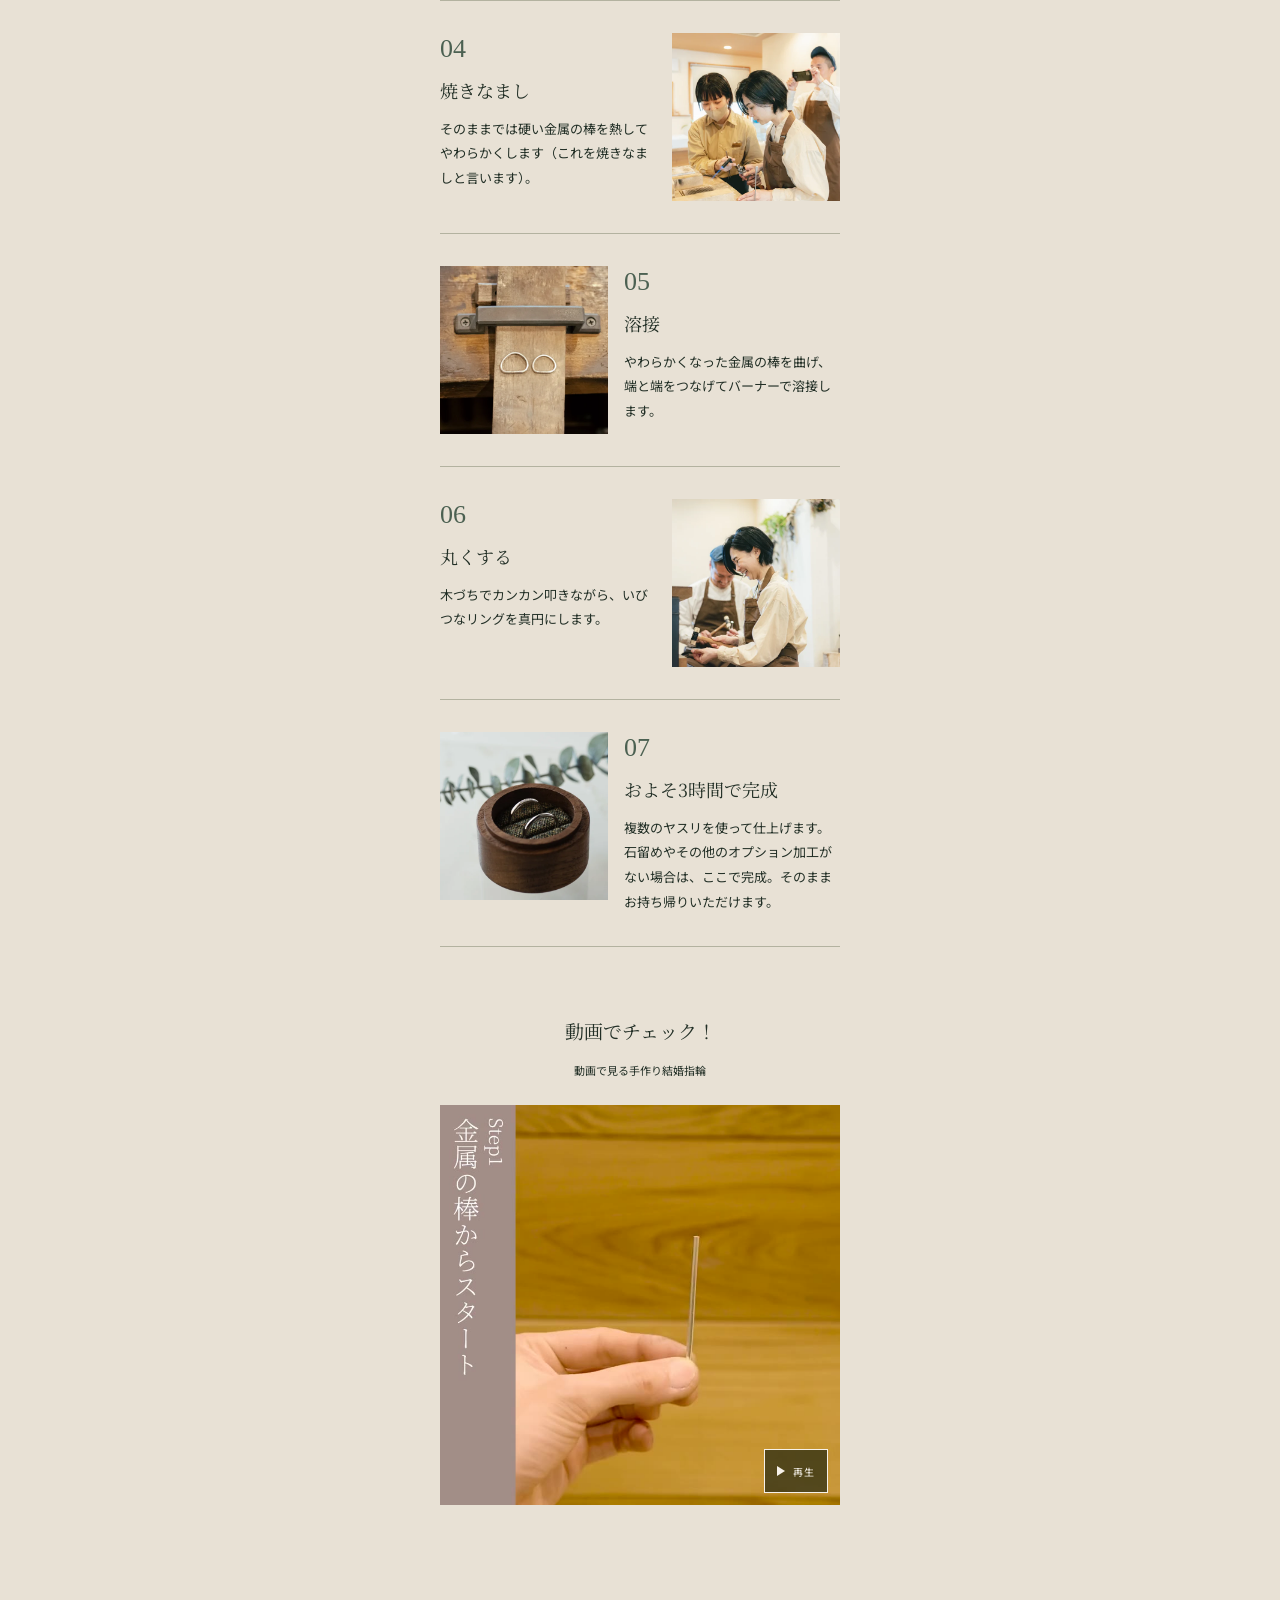
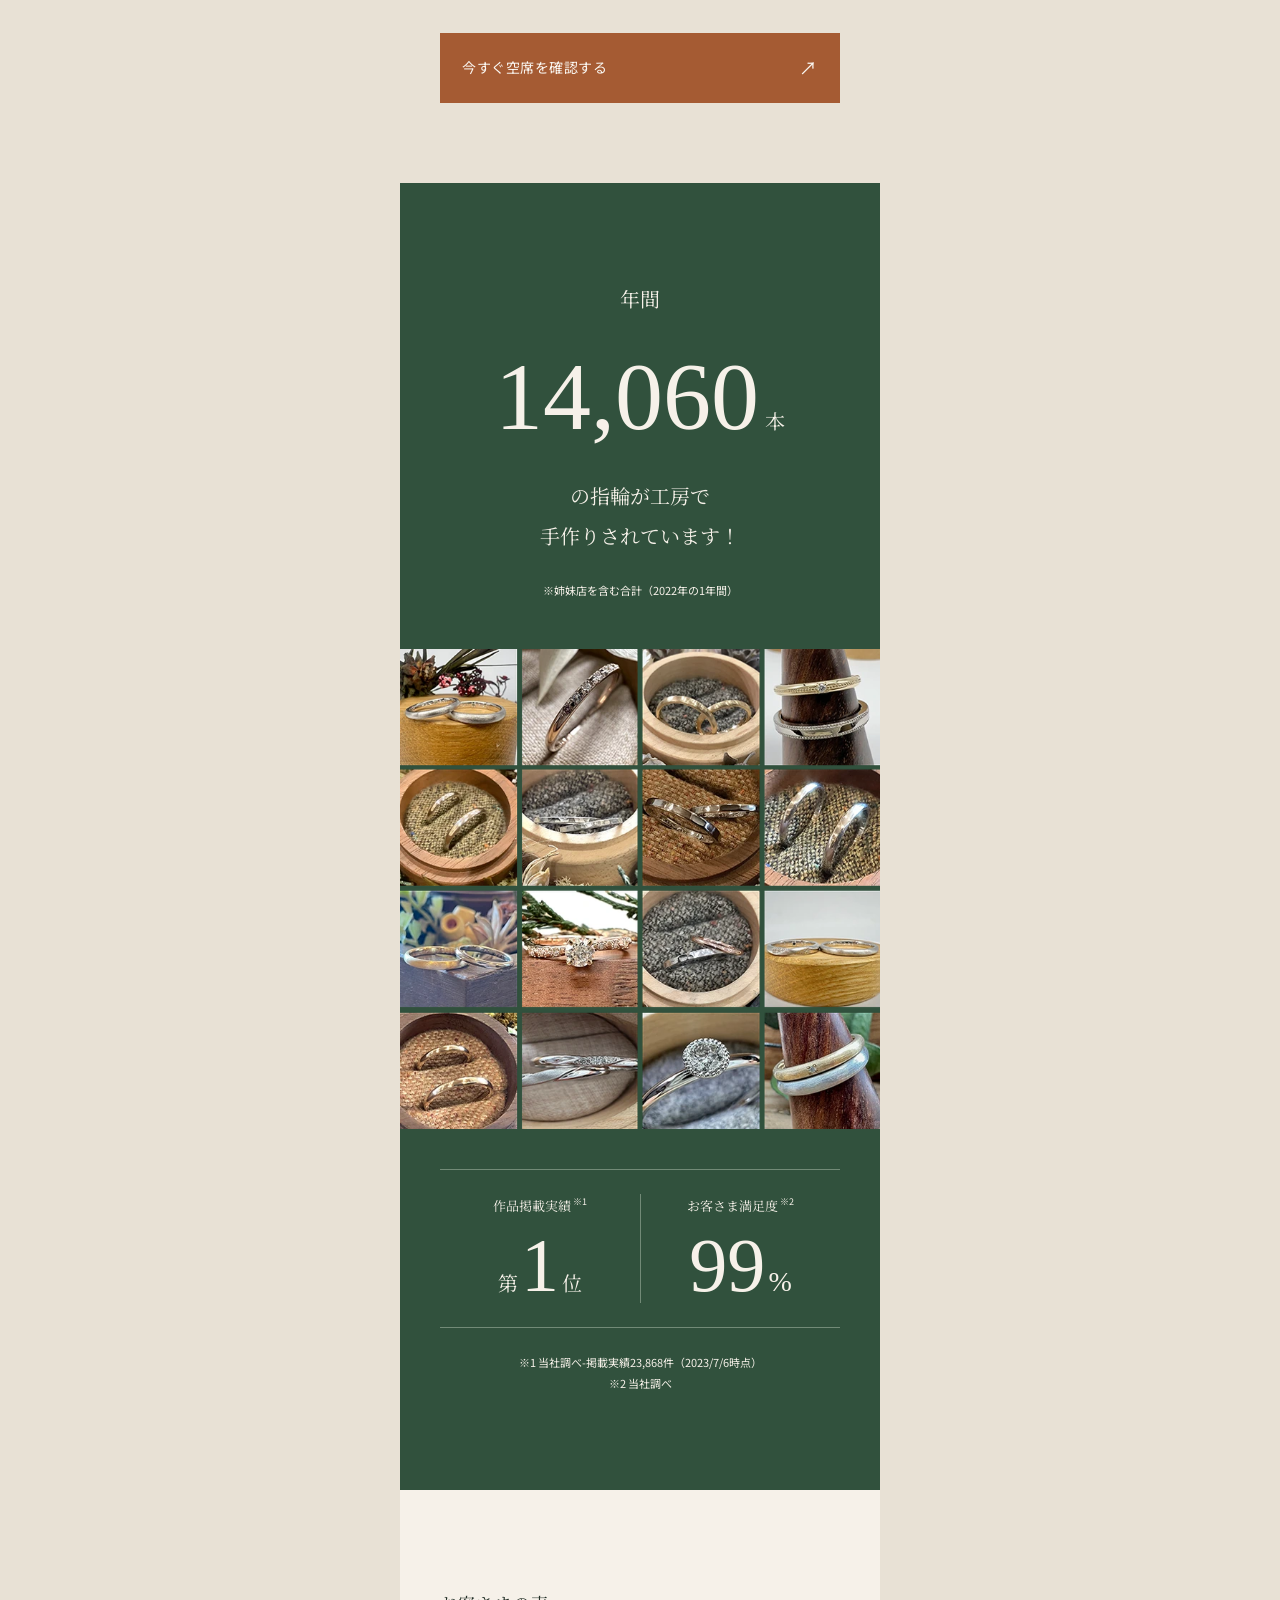
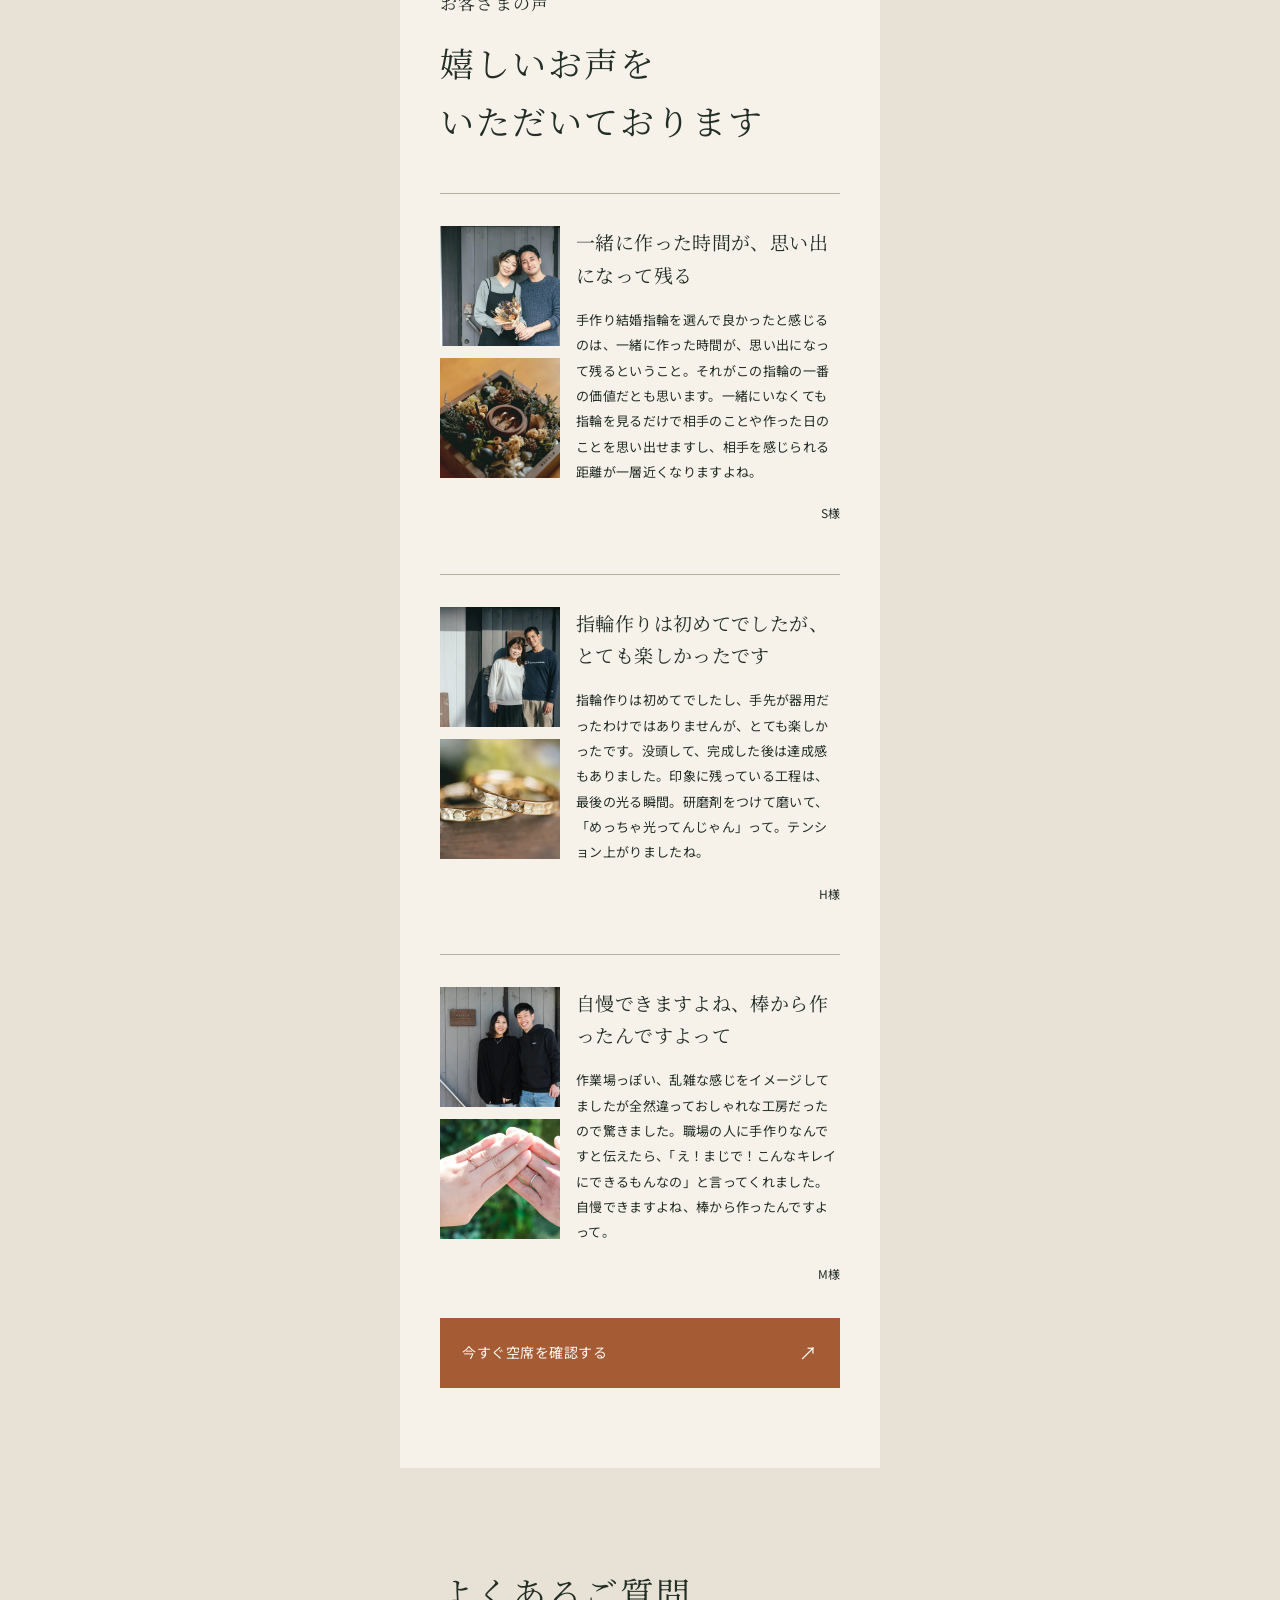
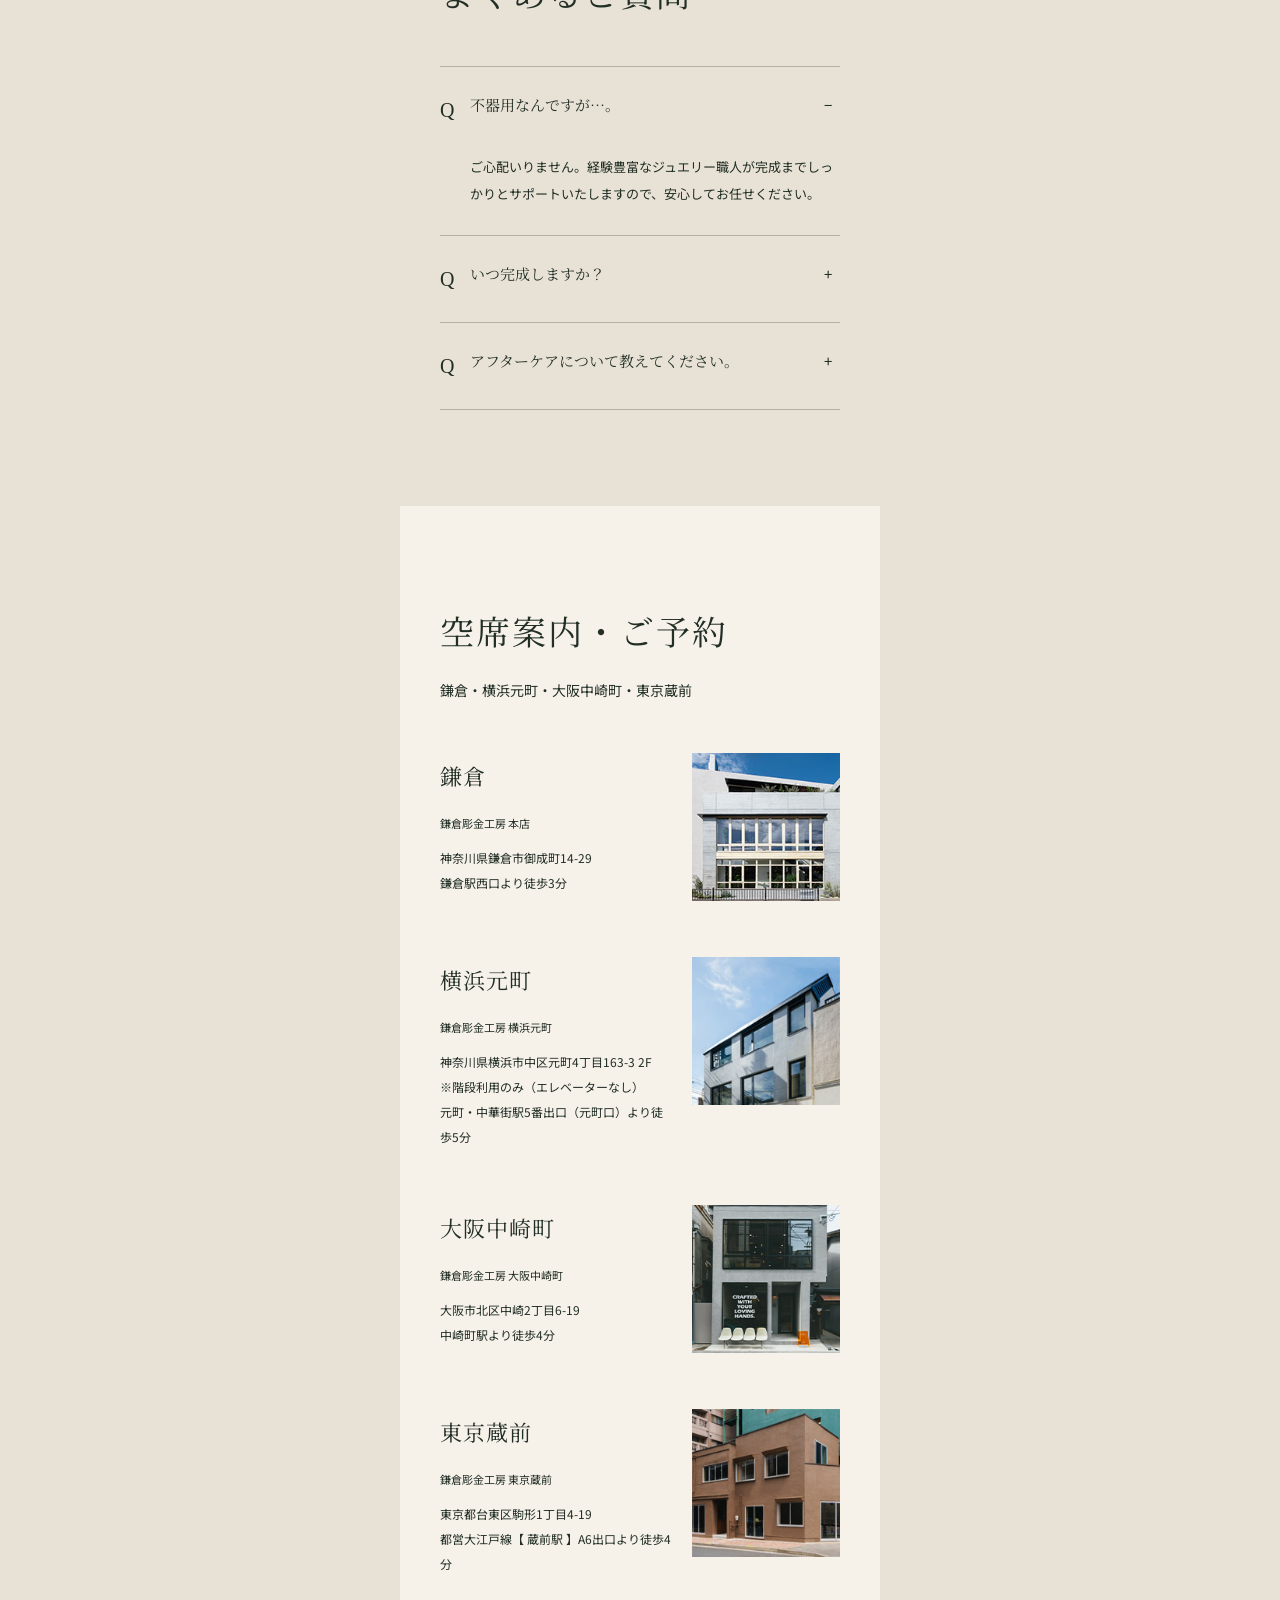
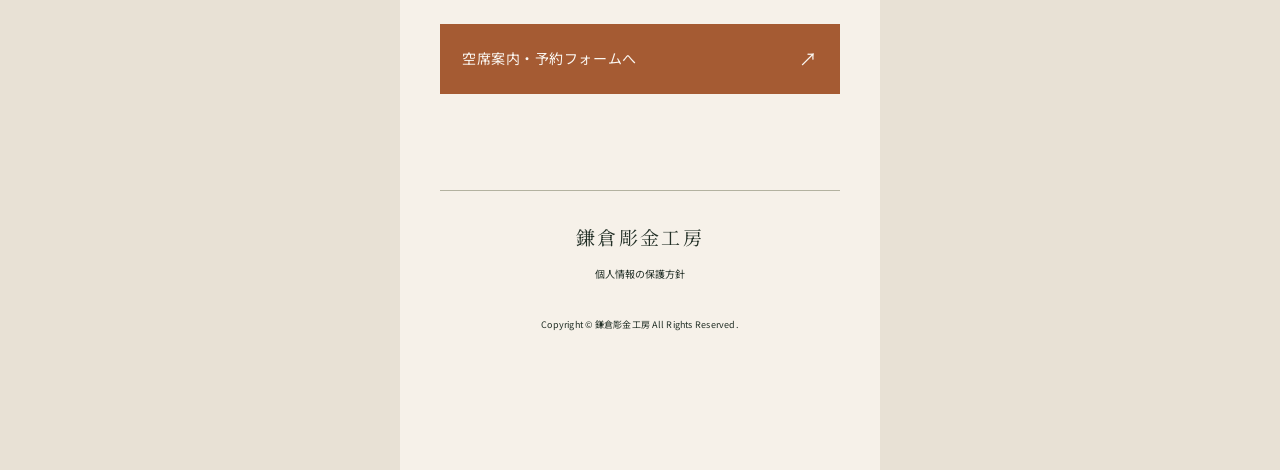
==== commit 6cc988d2: "Update LP references for approved photo and FV loop" ====
--- a/lp.html
+++ b/lp.html
@@ -1,7 +1,7 @@
 <!doctype html>
-<html lang="ja"><head><meta charset="utf-8"><meta name="viewport" content="width=device-width, initial-scale=1, viewport-fit=cover"><meta name="robots" content="noindex,nofollow"><meta name="theme-color" content="#355746"><title>鎌倉彫金工房｜広告LP リニューアルデザイン案</title><meta name="description" content="鎌倉彫金工房の手作り結婚指輪・婚約指輪。広告ランディングページのリニューアルデザイン案。"><link rel="preload" as="image" href="./assets/video/fv-04.jpg" fetchpriority="high"><link rel="preconnect" href="https://fonts.googleapis.com"><link rel="preconnect" href="https://fonts.gstatic.com" crossorigin><link href="https://fonts.googleapis.com/css2?family=Noto+Sans+JP:wght@400;500&family=Noto+Serif+JP:wght@400;500&display=swap" rel="stylesheet"><link rel="stylesheet" href="./tokens.css"><link rel="stylesheet" href="./lp.css?v=20261008-2"><script src="./lp.js?v=20261008-2" defer></script></head><body><main class="lp-page" id="top">
+<html lang="ja"><head><meta charset="utf-8"><meta name="viewport" content="width=device-width, initial-scale=1, viewport-fit=cover"><meta name="robots" content="noindex,nofollow"><meta name="theme-color" content="#355746"><title>鎌倉彫金工房｜広告LP リニューアルデザイン案</title><meta name="description" content="鎌倉彫金工房の手作り結婚指輪・婚約指輪。広告ランディングページのリニューアルデザイン案。"><link rel="preload" as="image" href="./assets/video/fv-reels-20261009.jpg" fetchpriority="high"><link rel="preconnect" href="https://fonts.googleapis.com"><link rel="preconnect" href="https://fonts.gstatic.com" crossorigin><link href="https://fonts.googleapis.com/css2?family=Noto+Sans+JP:wght@400;500&family=Noto+Serif+JP:wght@400;500&display=swap" rel="stylesheet"><link rel="stylesheet" href="./tokens.css"><link rel="stylesheet" href="./lp.css?v=20261009-photo-v2"><script src="./lp.js?v=20261008-2" defer></script></head><body><main class="lp-page" id="top">
 
-<section class="hero" data-loop-video data-video-name="背景動画" aria-labelledby="hero-title"><video data-src="./assets/video/fv-04.mp4" poster="./assets/video/fv-04.jpg" autoplay loop muted playsinline preload="none" aria-hidden="true"></video><header class="masthead"><a class="brand" href="#top">鎌倉彫金工房</a><a class="header-reserve" href="#reservation">空席案内<span aria-hidden="true">↗</span></a></header><div class="hero-copy"><p class="hero-kicker">棒から作る結婚指輪・婚約指輪</p><h1 id="hero-title" aria-label="一生の思い出に残る、笑顔あふれる一日を。">
+<section class="hero" data-loop-video data-video-name="背景動画" aria-labelledby="hero-title"><video data-src="./assets/video/fv-reels-20261009.mp4" poster="./assets/video/fv-reels-20261009.jpg" autoplay loop muted playsinline preload="none" aria-hidden="true"></video><header class="masthead"><a class="brand" href="#top">鎌倉彫金工房</a><a class="header-reserve" href="#reservation">空席案内<span aria-hidden="true">↗</span></a></header><div class="hero-copy"><p class="hero-kicker">棒から作る結婚指輪・婚約指輪</p><h1 id="hero-title" aria-label="一生の思い出に残る、笑顔あふれる一日を。">
 <span class="hero-line" aria-hidden="true"><span class="hero-glyph" style="--char:0">一</span><span class="hero-glyph" style="--char:1">生</span><span class="hero-glyph" style="--char:2">の</span><span class="hero-glyph" style="--char:3">思</span><span class="hero-glyph" style="--char:4">い</span><span class="hero-glyph" style="--char:5">出</span><span class="hero-glyph" style="--char:6">に</span><span class="hero-glyph" style="--char:7">残</span><span class="hero-glyph" style="--char:8">る</span><span class="hero-glyph" style="--char:9">、</span>
 </span>
 <span class="hero-line" aria-hidden="true"><span class="hero-glyph" style="--char:10">笑</span><span class="hero-glyph" style="--char:11">顔</span><span class="hero-glyph" style="--char:12">あ</span><span class="hero-glyph" style="--char:13">ふ</span><span class="hero-glyph" style="--char:14">れ</span><span class="hero-glyph" style="--char:15">る</span><span class="hero-glyph" style="--char:16">一</span><span class="hero-glyph" style="--char:17">日</span><span class="hero-glyph" style="--char:18">を</span><span class="hero-glyph" style="--char:19">。</span>
@@ -12,8 +12,8 @@
 <figure class="photo reveal"><img src="./assets/lp/intro-02-frameless-20261008.webp" width="560" height="560" alt="鍛造製法で指輪を仕上げる様子" loading="lazy" decoding="async"></figure>
 </div><p class="copy">鎌倉彫金工房では鍛造製法を採用しており、指輪の型を作る鋳造と比べてお客さまに担当していただく工程が多く、作りがいも抜群です。</p></section>
 <section class="section features" id="points"><h2 class="section-title center reveal"><small>鎌倉彫金工房の手作り結婚指輪は</small>ここがポイント！</h2>
-<article class="point">
-<figure class="photo reveal"><img src="./assets/lp/sec03-img01.jpg" width="590" height="400" alt="ふたりで結婚指輪を手作りする制作体験" loading="lazy" decoding="async"></figure>
+<article class="point" id="memories">
+<figure class="photo reveal"><img src="./assets/lp/memories-couple-20261009-v3.webp" width="1472" height="982" alt="笑顔で結婚指輪を手作りするお二人" loading="lazy" decoding="async"></figure>
 <h3 class="reveal"><small>＼手作りならではの／</small>楽しさ＆一生の思い出</h3><p class="copy">お客さまご自身の手で手作りするからこそ、楽しさや面白さはひとしお。指輪が完成した時の達成感や感動も味わうことができ、指輪ができる過程まで、そのままお二人の特別な思い出になるはずです。</p>
 </article>
 <article class="point">
@@ -64,4 +64,4 @@
 <article class="store"><figure class="photo reveal"><img src="./assets/lp/shop4.jpg" width="190" height="190" alt="鎌倉彫金工房 東京蔵前の店舗写真" loading="lazy" decoding="async"></figure>
 <h3>東京蔵前</h3><p class="store-name">鎌倉彫金工房 東京蔵前</p><p class="store-address">東京都台東区駒形1丁目4-19<br>都営大江戸線【 蔵前駅 】A6出口より徒歩4分</p>
 </article>
-</div><div class="reservation-final"><a class="reserve-button" href="https://reserve.kamakura-chokin.com/lp01/#reservation">空席案内・予約フォームへ<span class="arrow" aria-hidden="true">↗</span></a></div></section><footer class="footer"><span class="brand">鎌倉彫金工房</span><a href="https://kamakura-chokin.com/pp/">個人情報の保護方針</a><small>Copyright © 鎌倉彫金工房 All Rights Reserved.</small></footer></main><nav class="sticky-reserve" aria-label="予約案内"><a class="reserve-button" href="https://reserve.kamakura-chokin.com/lp01/#reservation"><span class="micro">入力簡単<br>50秒</span><span class="label">今すぐ空席を確認する</span><span class="arrow" aria-hidden="true">↗</span></a></nav></body></html>+</div><div class="reservation-final"><a class="reserve-button" href="https://reserve.kamakura-chokin.com/lp01/#reservation">空席案内・予約フォームへ<span class="arrow" aria-hidden="true">↗</span></a></div></section><footer class="footer"><span class="brand">鎌倉彫金工房</span><a href="https://kamakura-chokin.com/pp/">個人情報の保護方針</a><small>Copyright © 鎌倉彫金工房 All Rights Reserved.</small></footer></main><nav class="sticky-reserve" aria-label="予約案内"><a class="reserve-button" href="https://reserve.kamakura-chokin.com/lp01/#reservation"><span class="micro">入力簡単<br>50秒</span><span class="label">今すぐ空席を確認する</span><span class="arrow" aria-hidden="true">↗</span></a></nav></body></html>
--- a/lp.css
+++ b/lp.css
@@ -68,6 +68,7 @@
 .point h3 small { display: block; font-size: .6875rem; font-family: var(--font-body); margin-bottom: .75rem; letter-spacing: .08em; }
 .point > .photo { margin-inline: calc(-1 * var(--lp-gutter)); }
 .point > .photo img { aspect-ratio: 4/3; object-fit: cover; }
+#memories > .photo img { aspect-ratio: auto; height: auto; object-fit: contain; }
 .point:nth-of-type(even) > .photo { margin-inline: 0 calc(-1 * var(--lp-gutter)); }
 .gallery { margin: 2rem calc(-1 * var(--lp-gutter)) 0; }
 .gallery-track { display: flex; gap: 12px; overflow-x: auto; overscroll-behavior-x: contain; scroll-snap-type: x mandatory; scrollbar-width: none; scroll-padding-inline: var(--lp-gutter); padding-inline: var(--lp-gutter); }
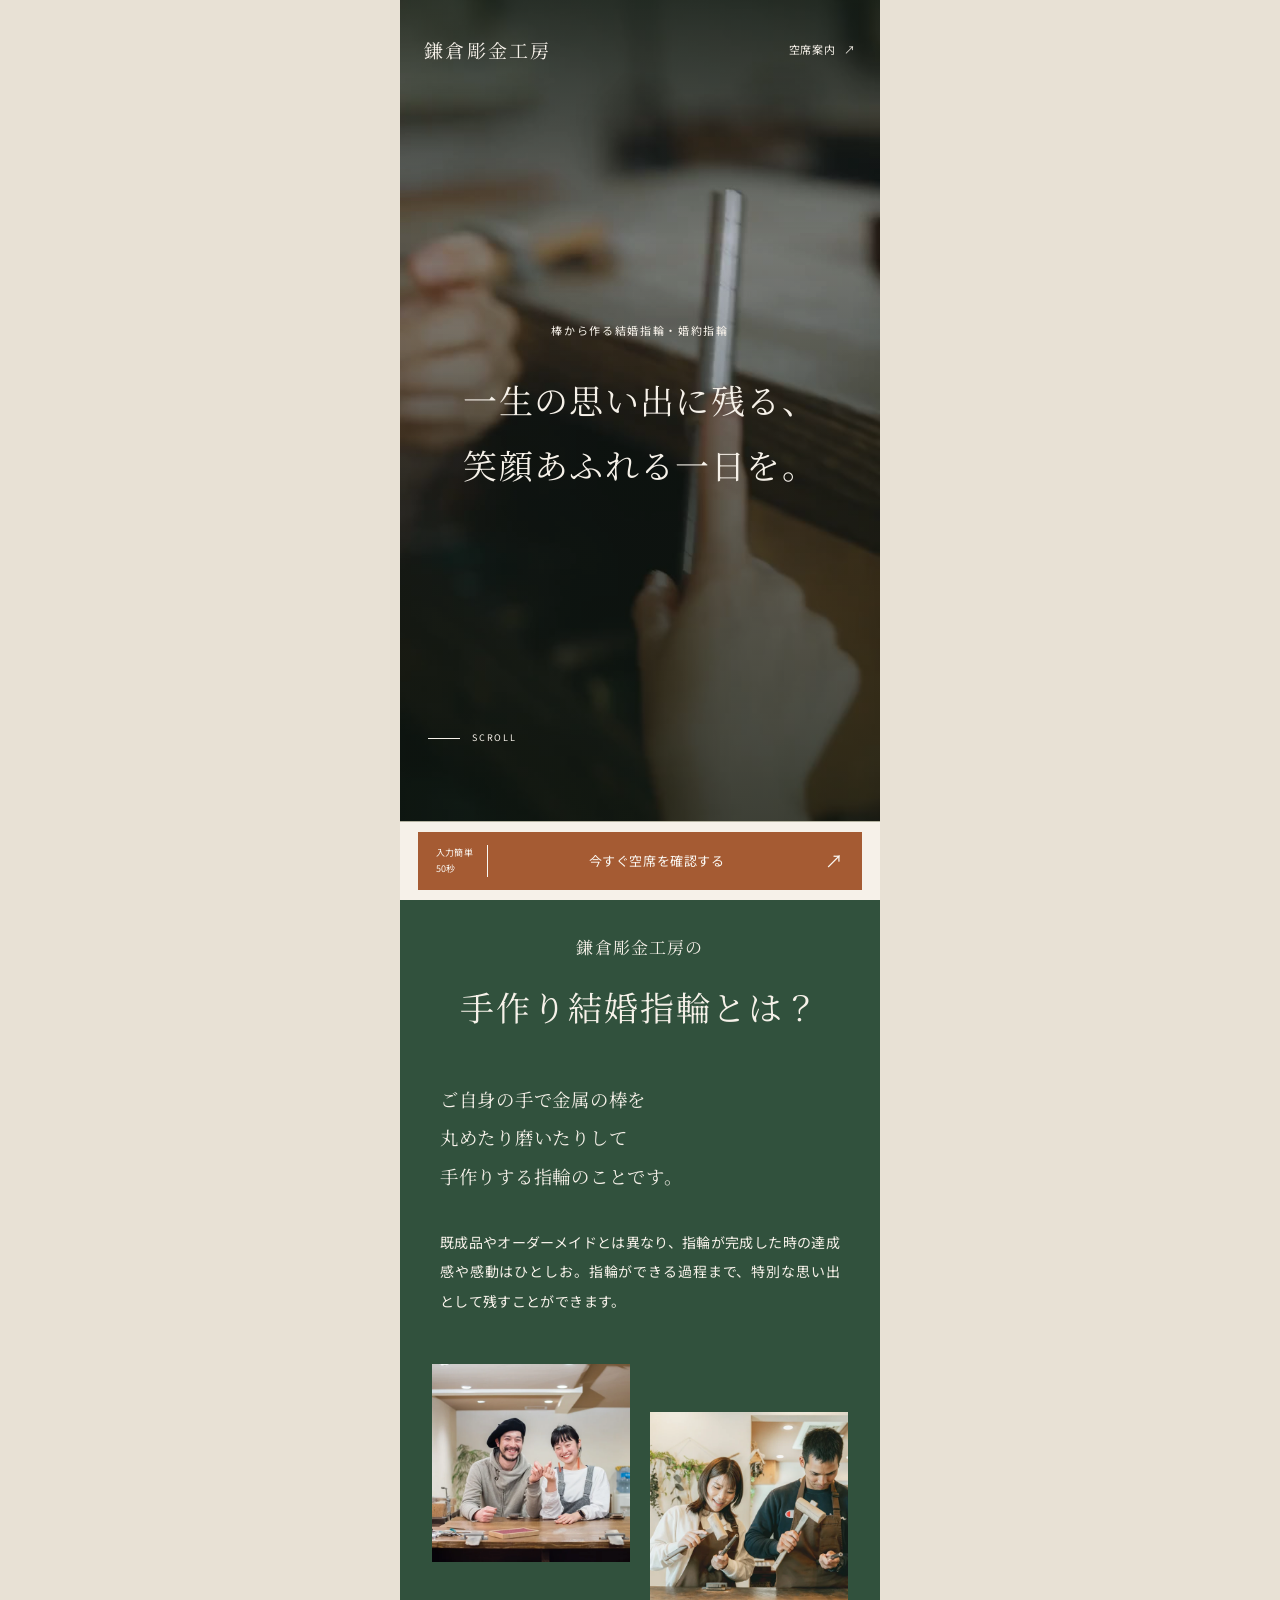
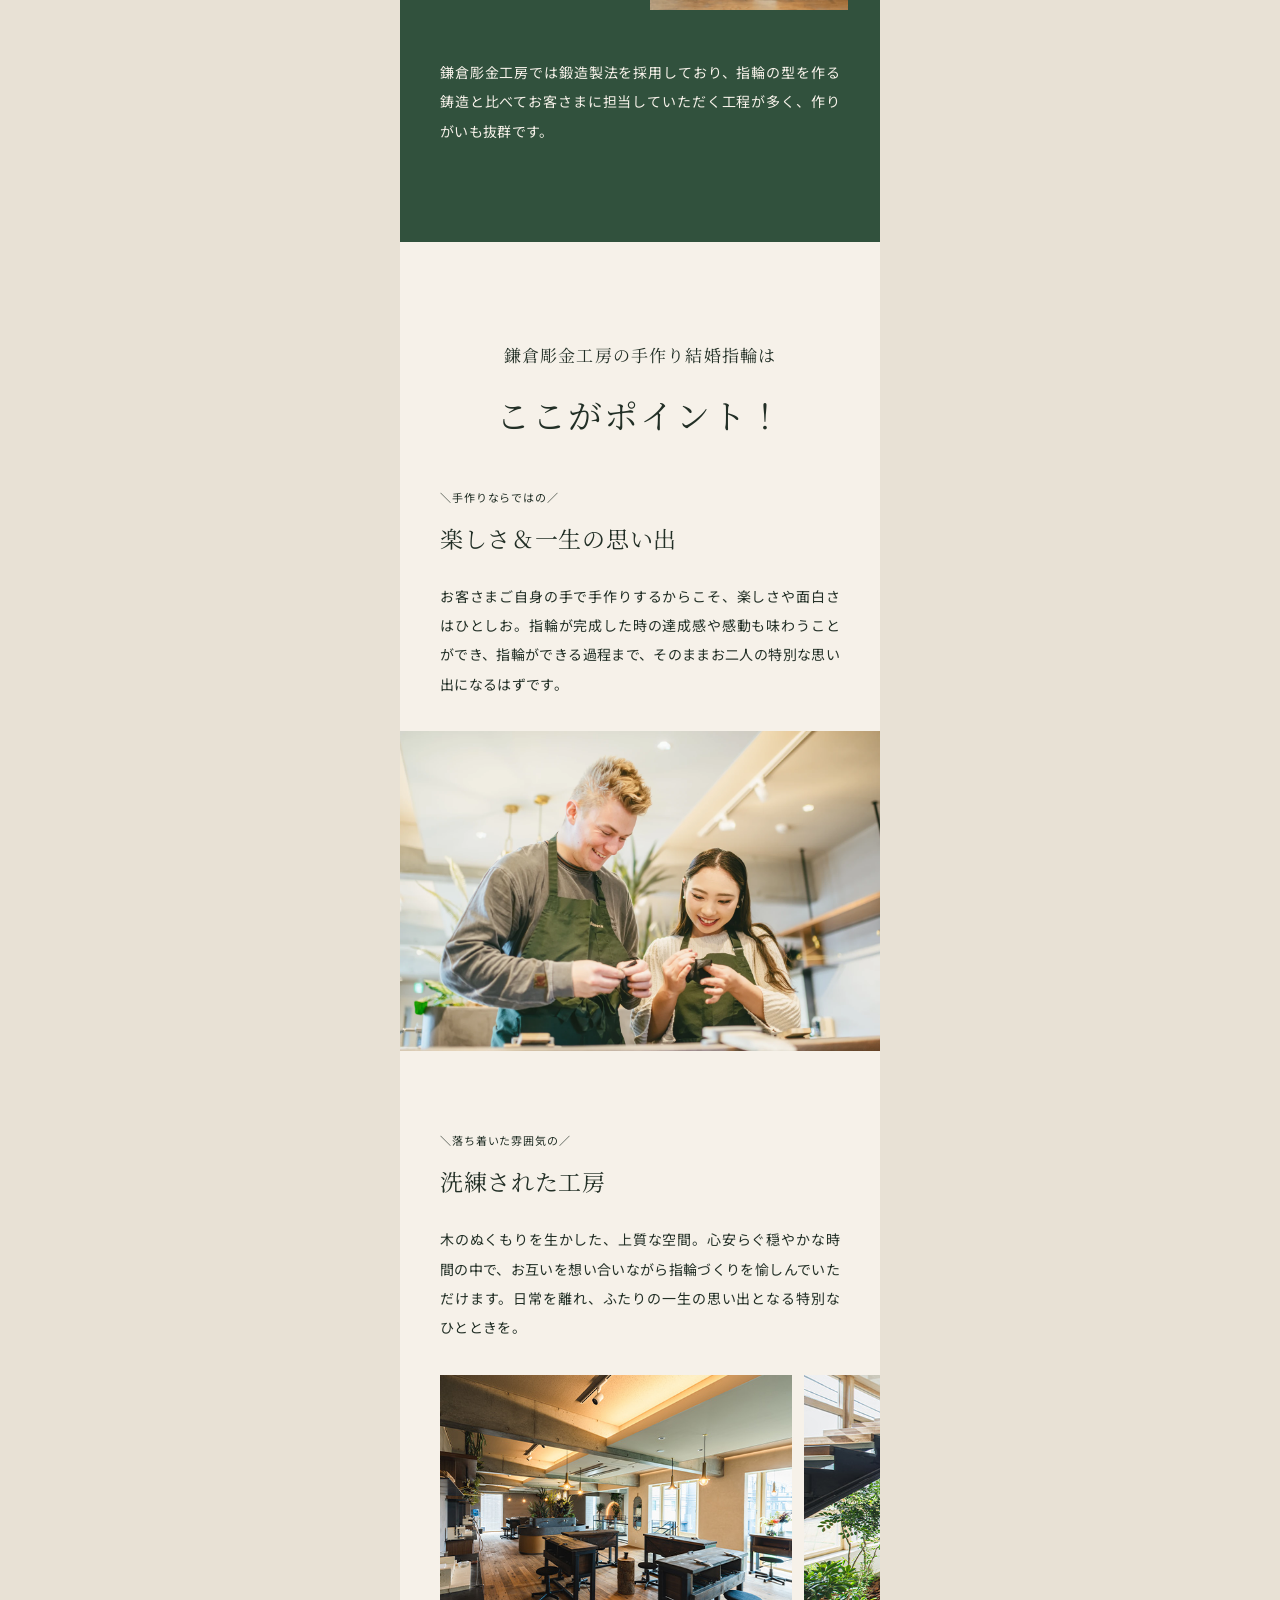
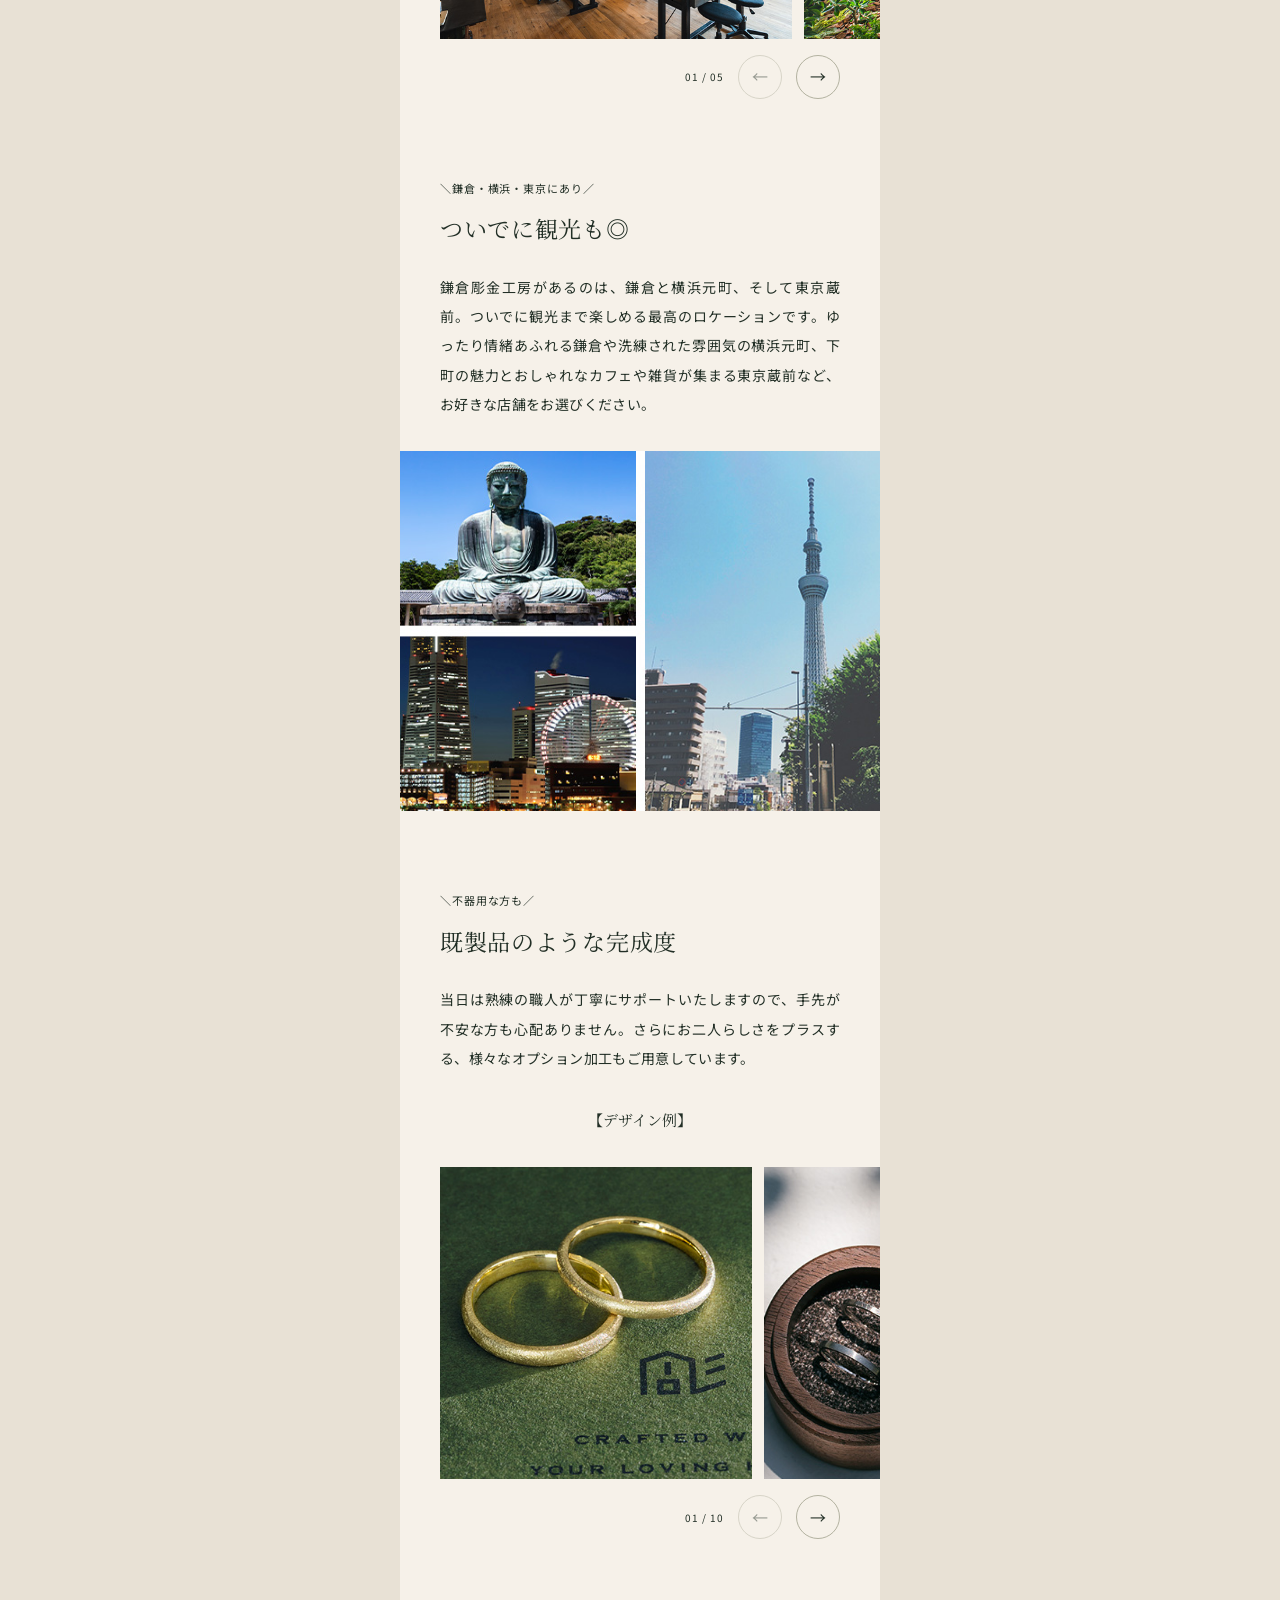
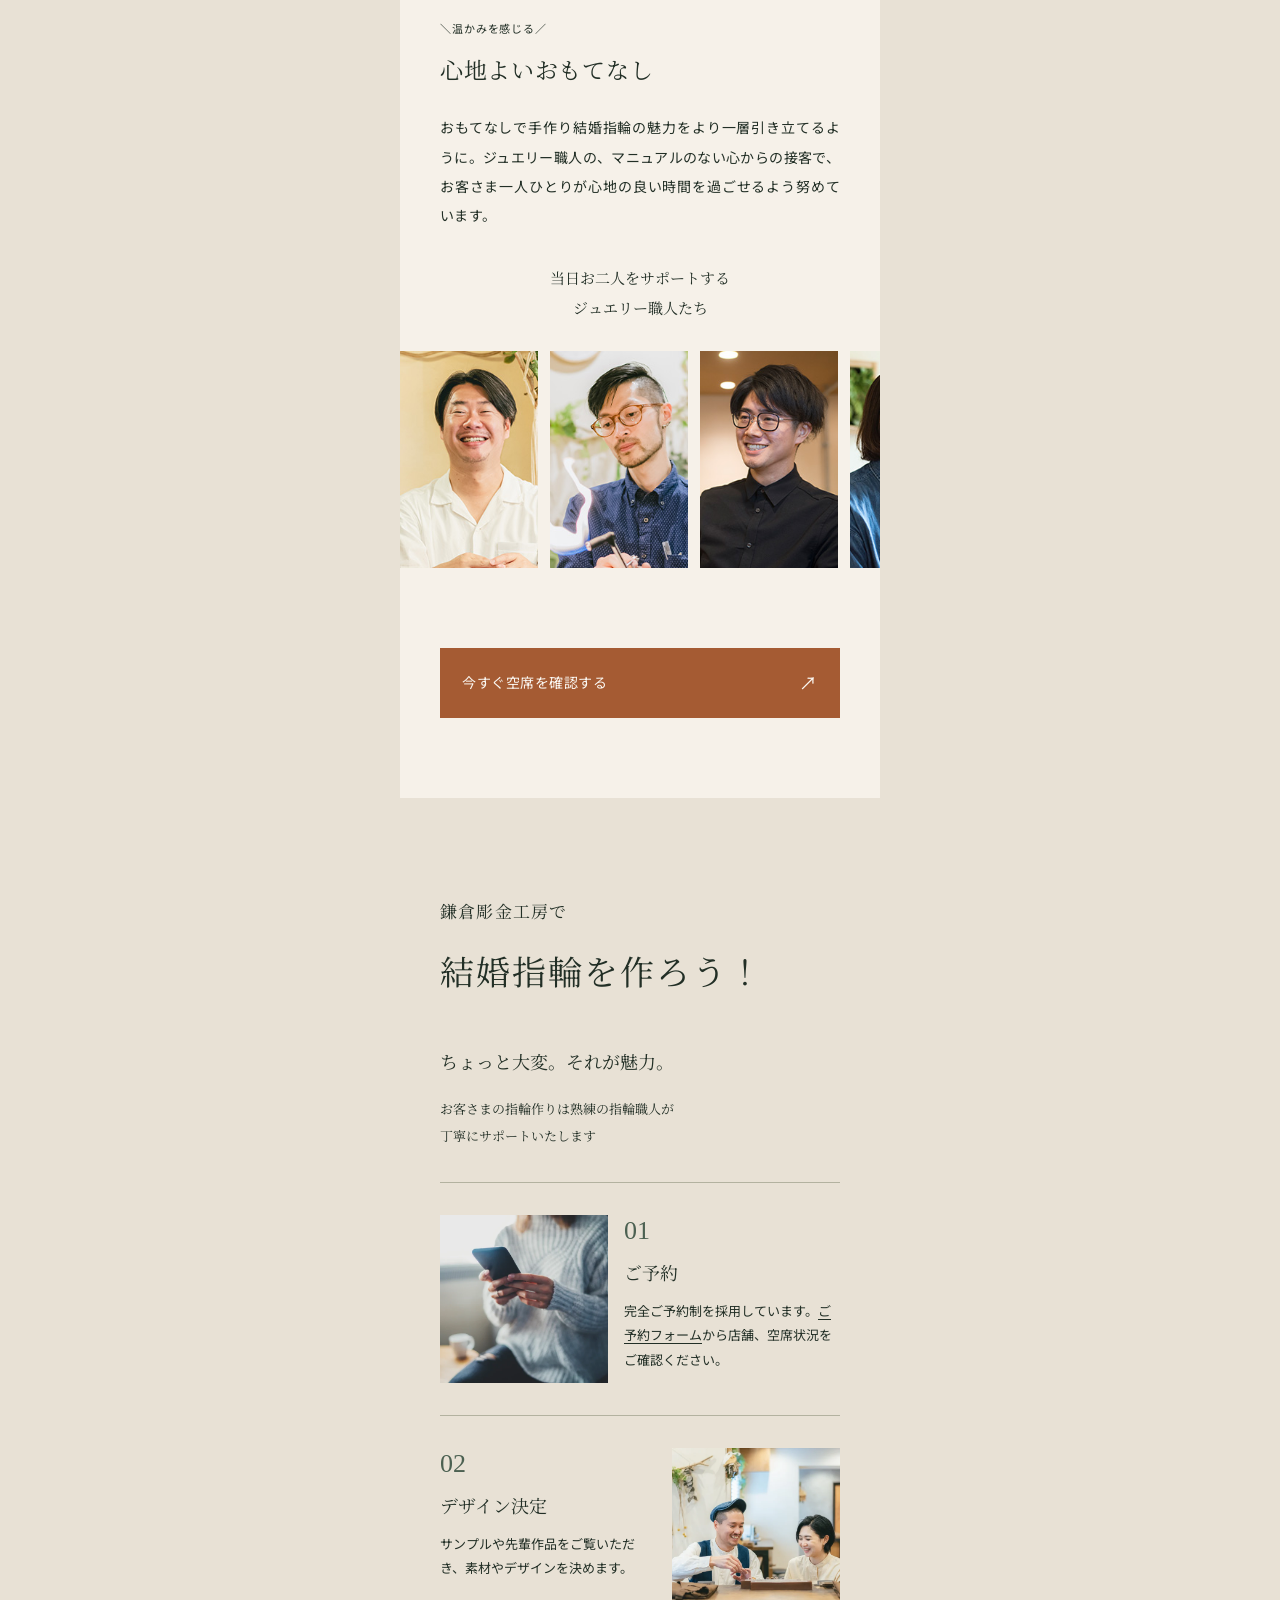
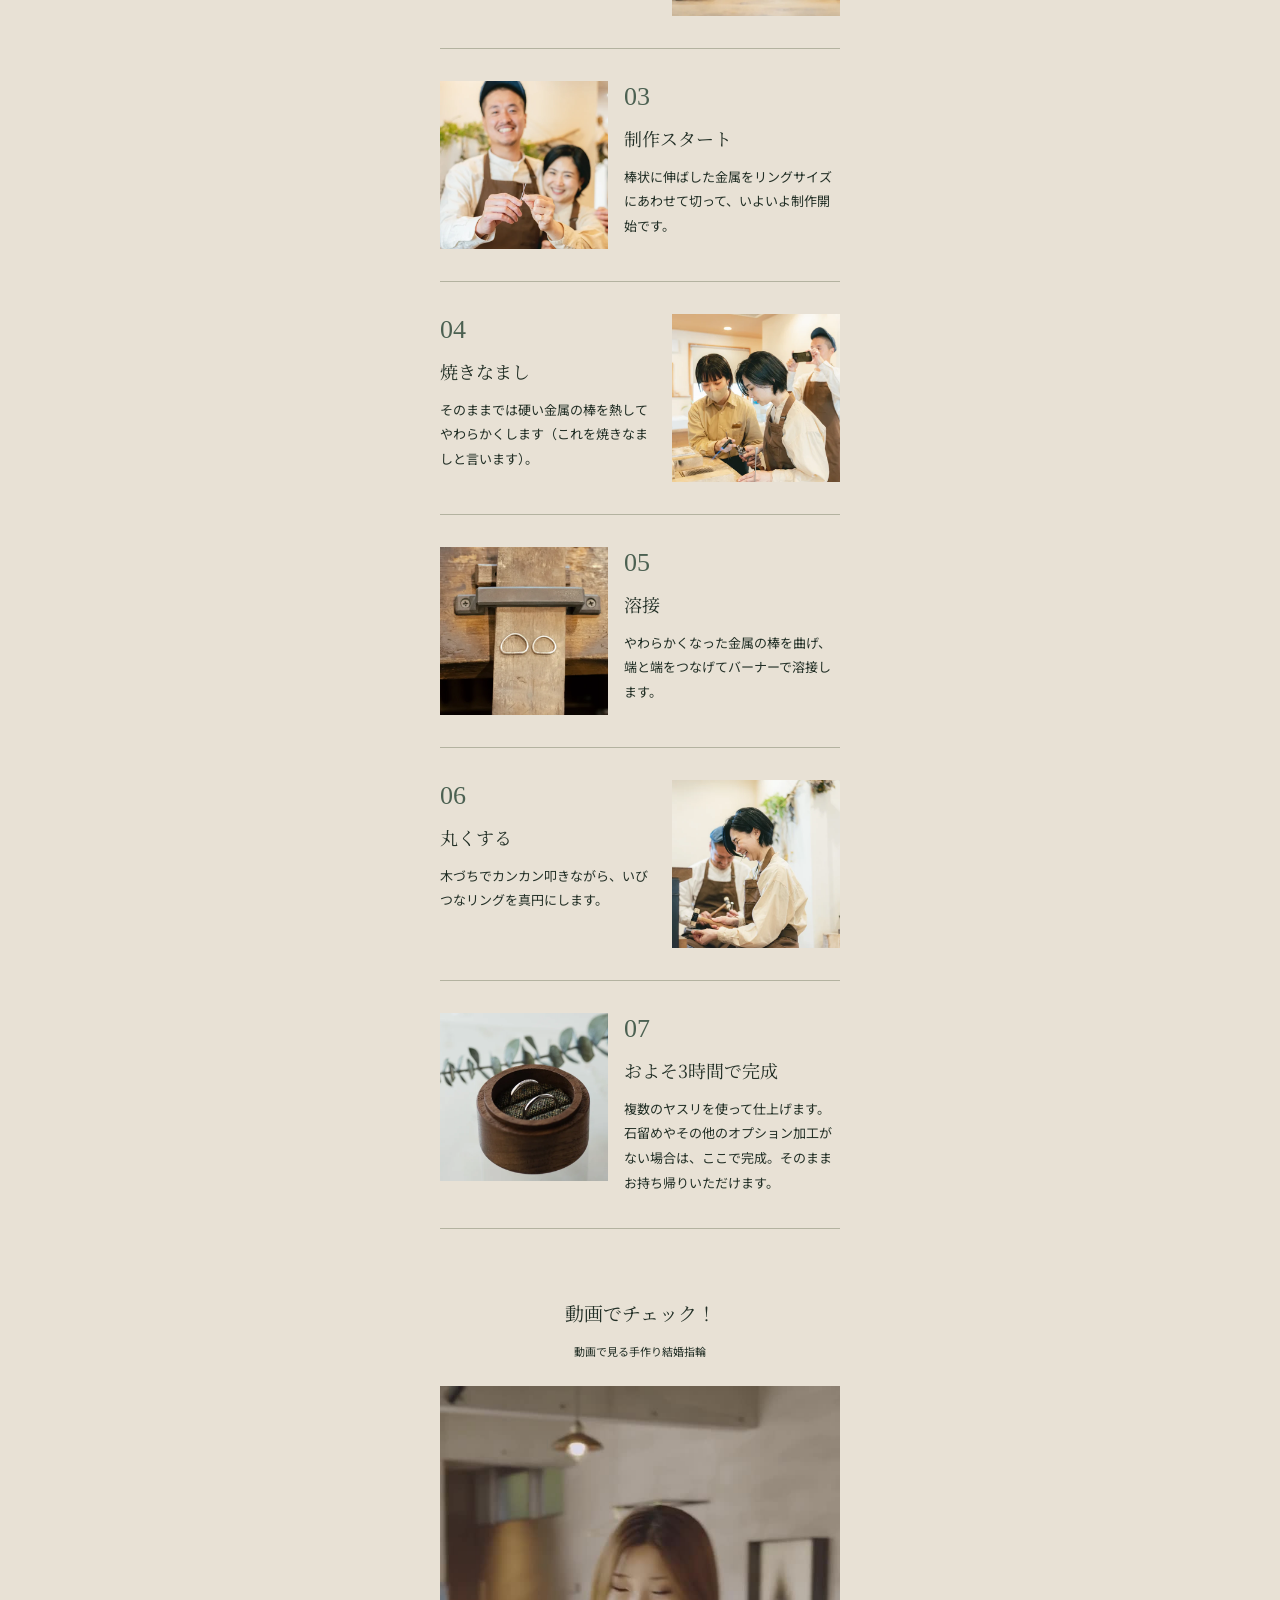
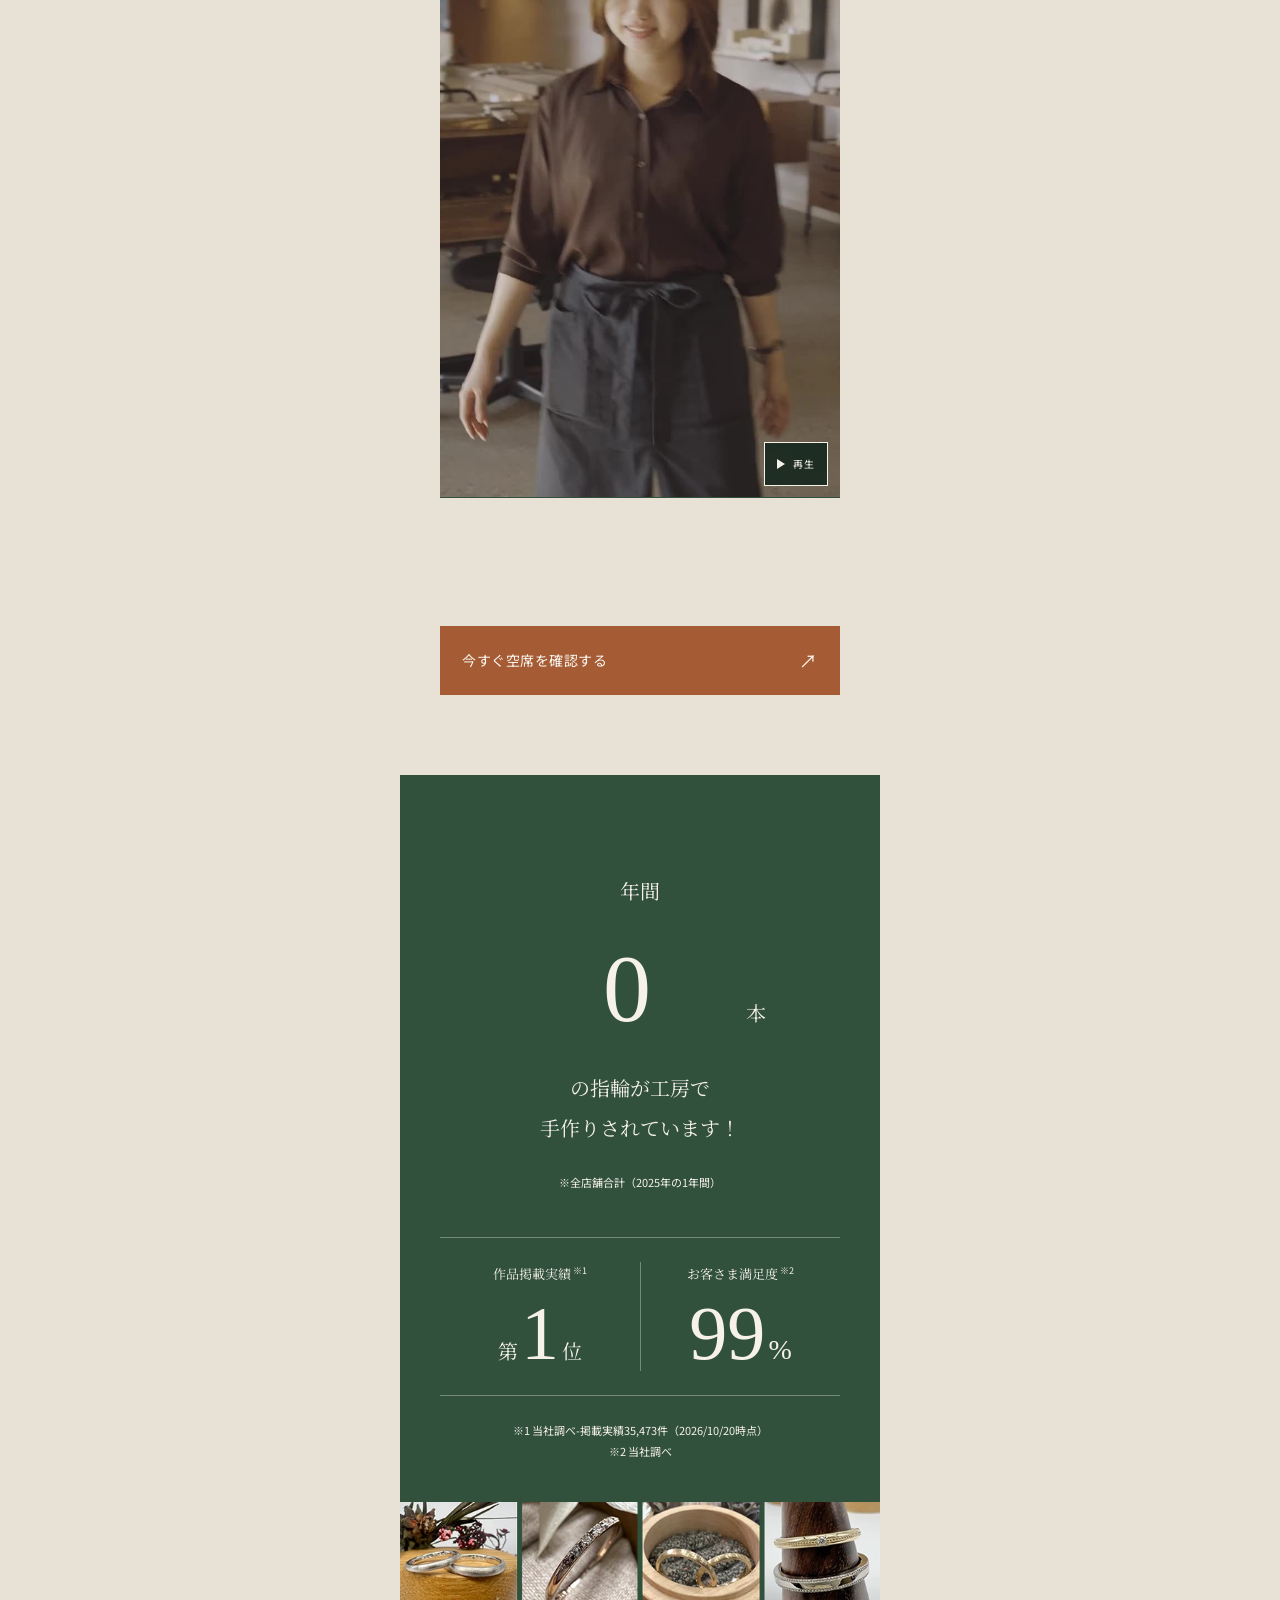
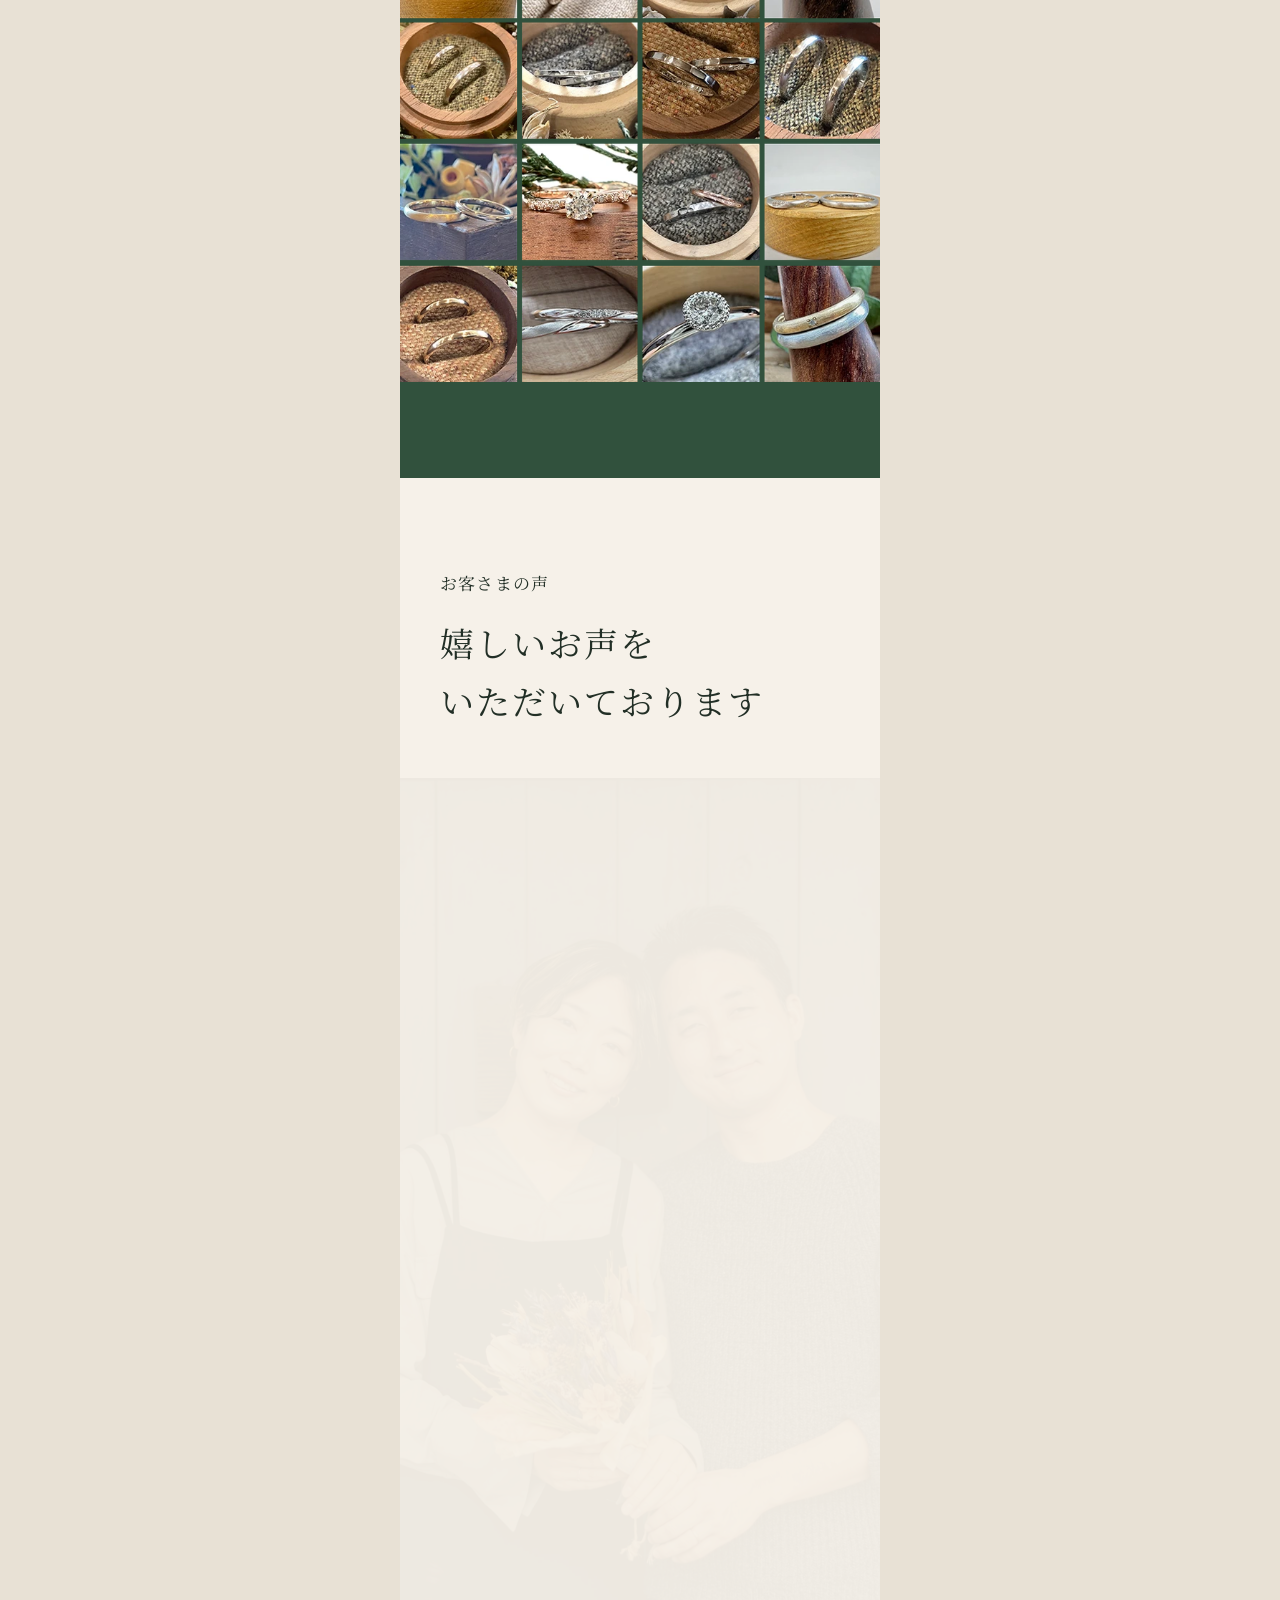
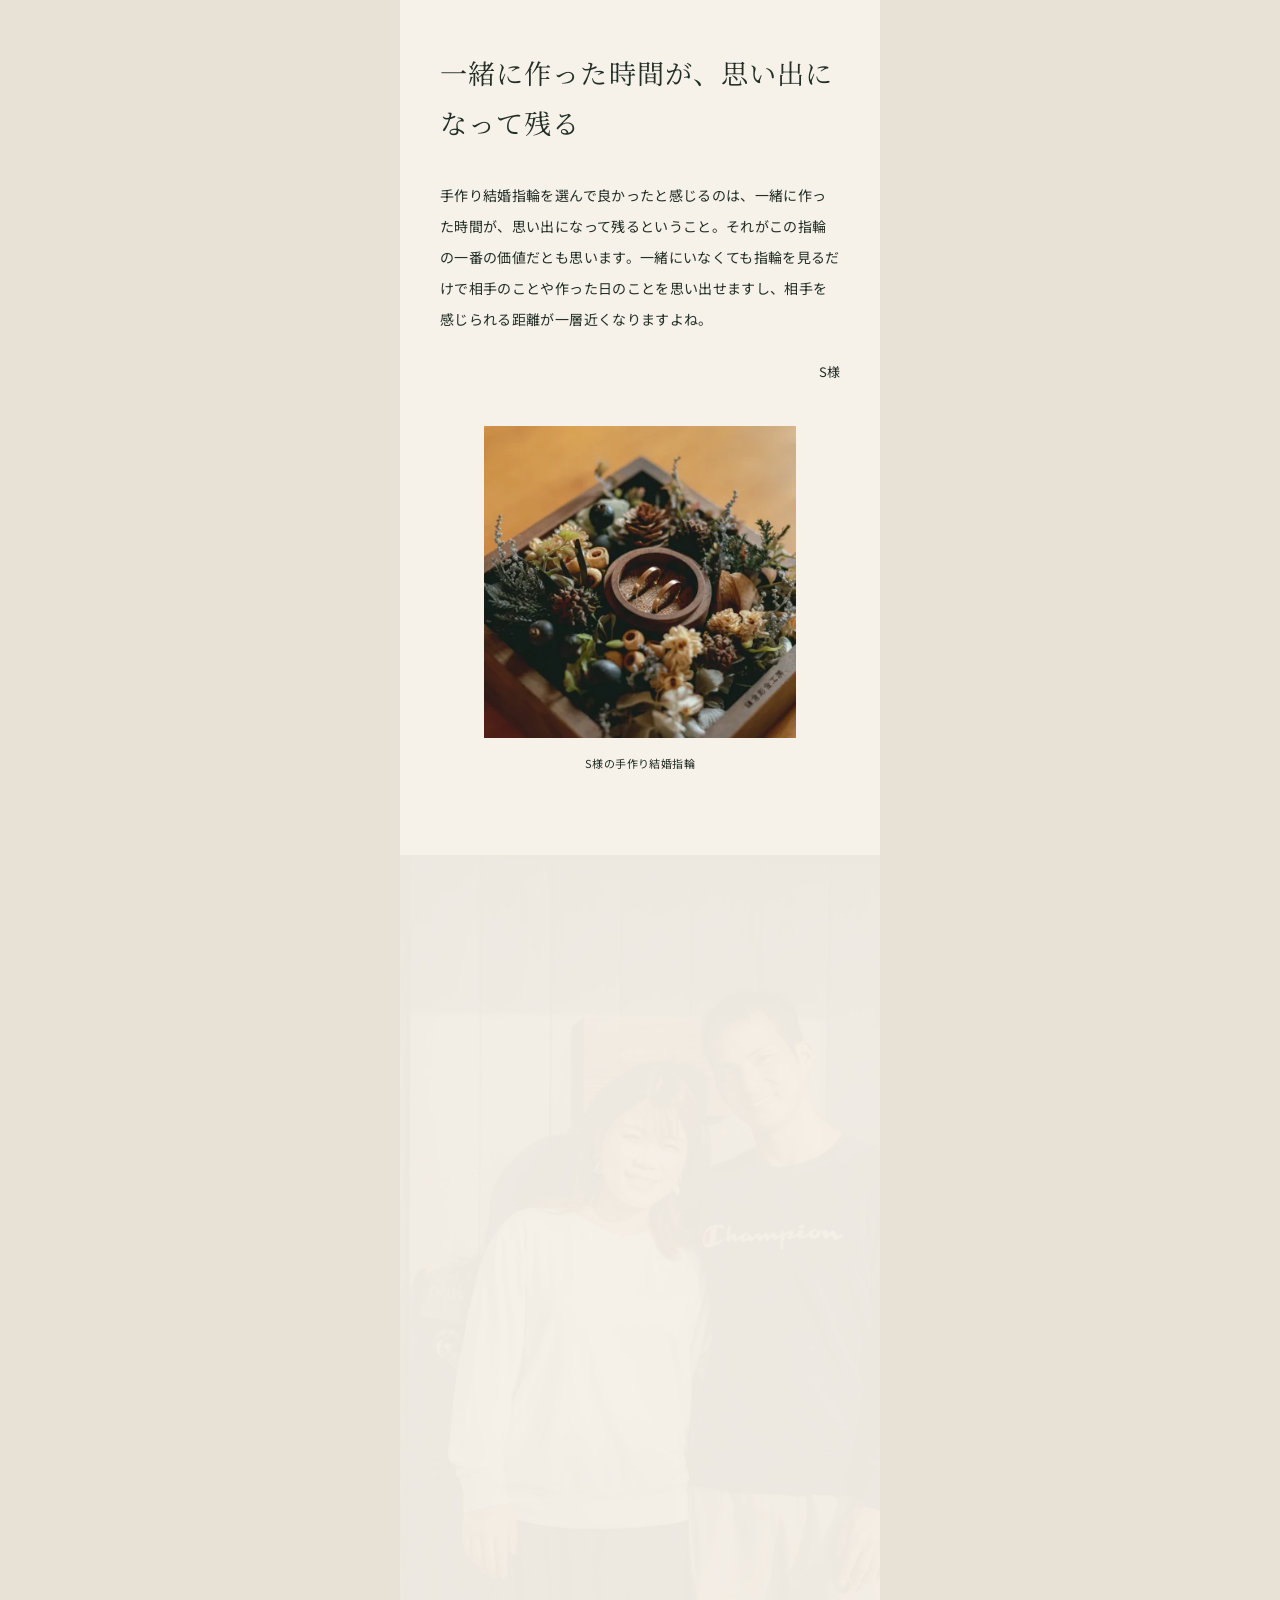
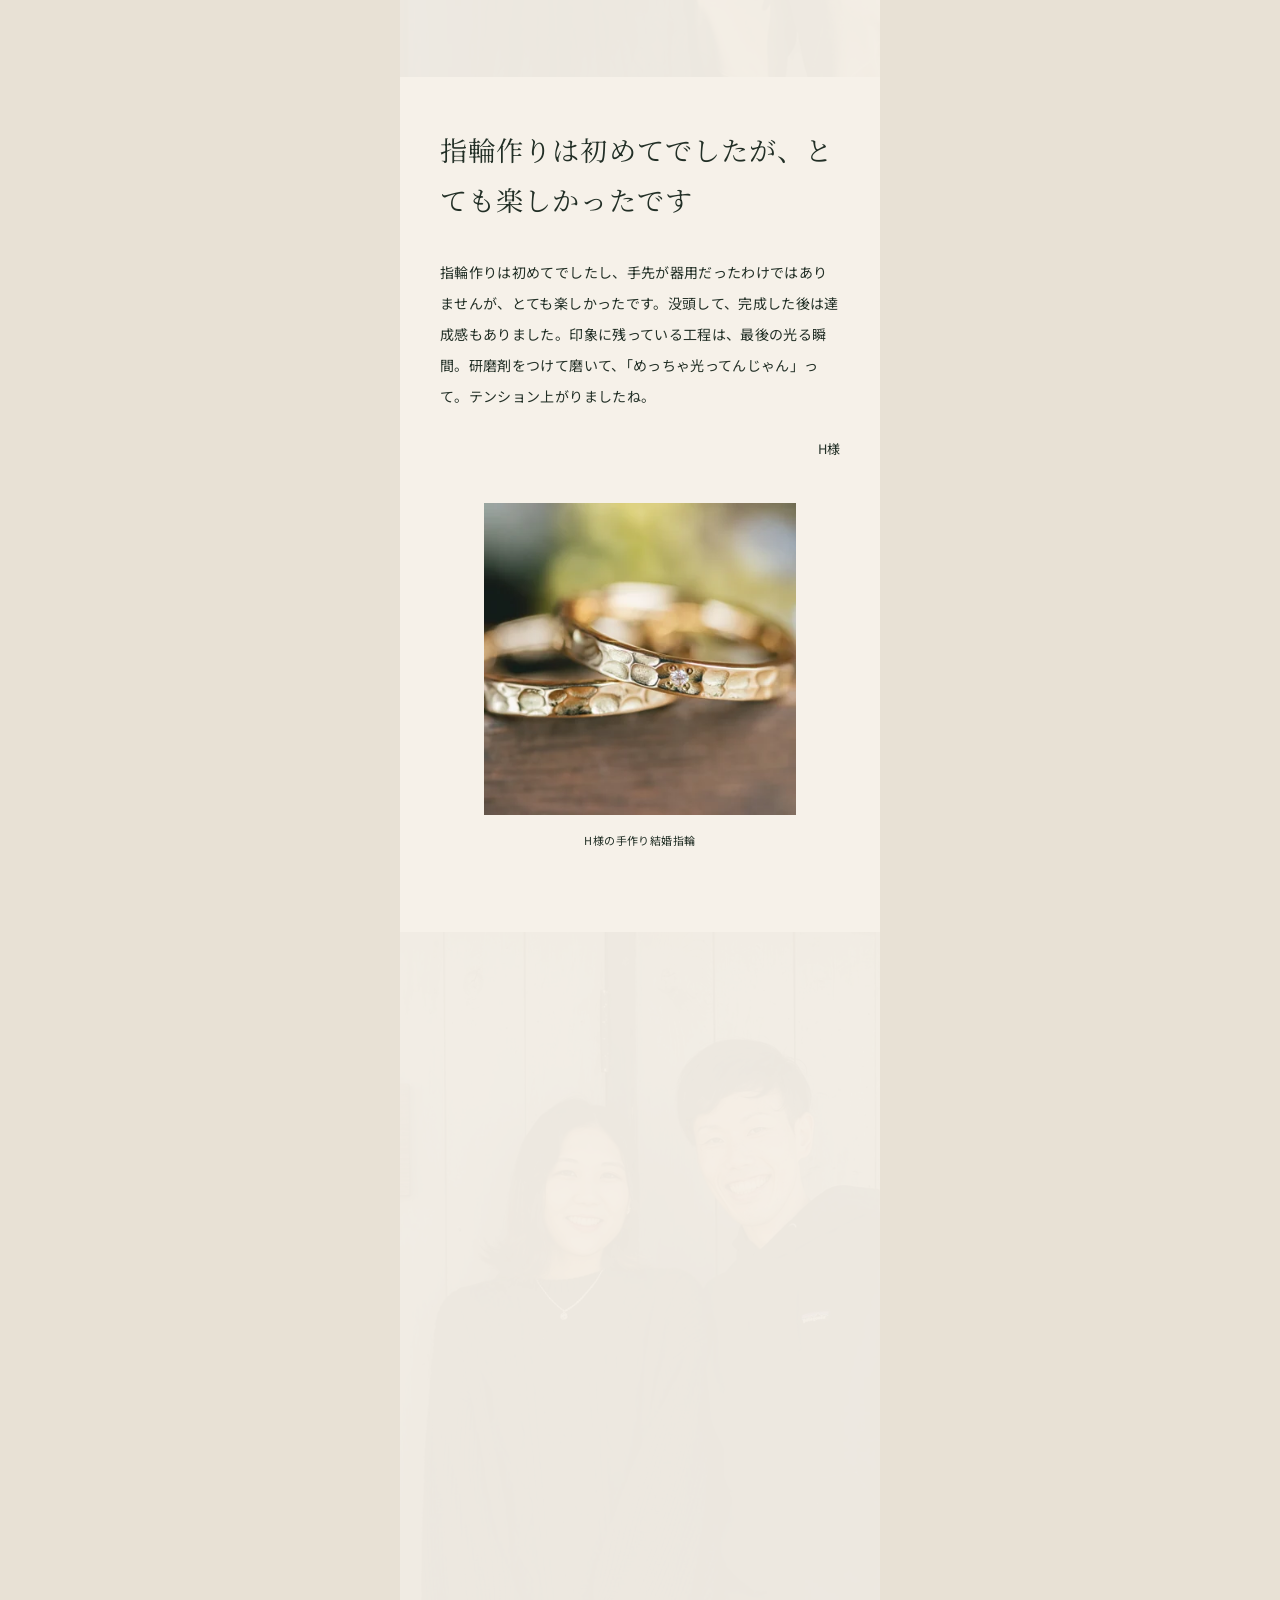
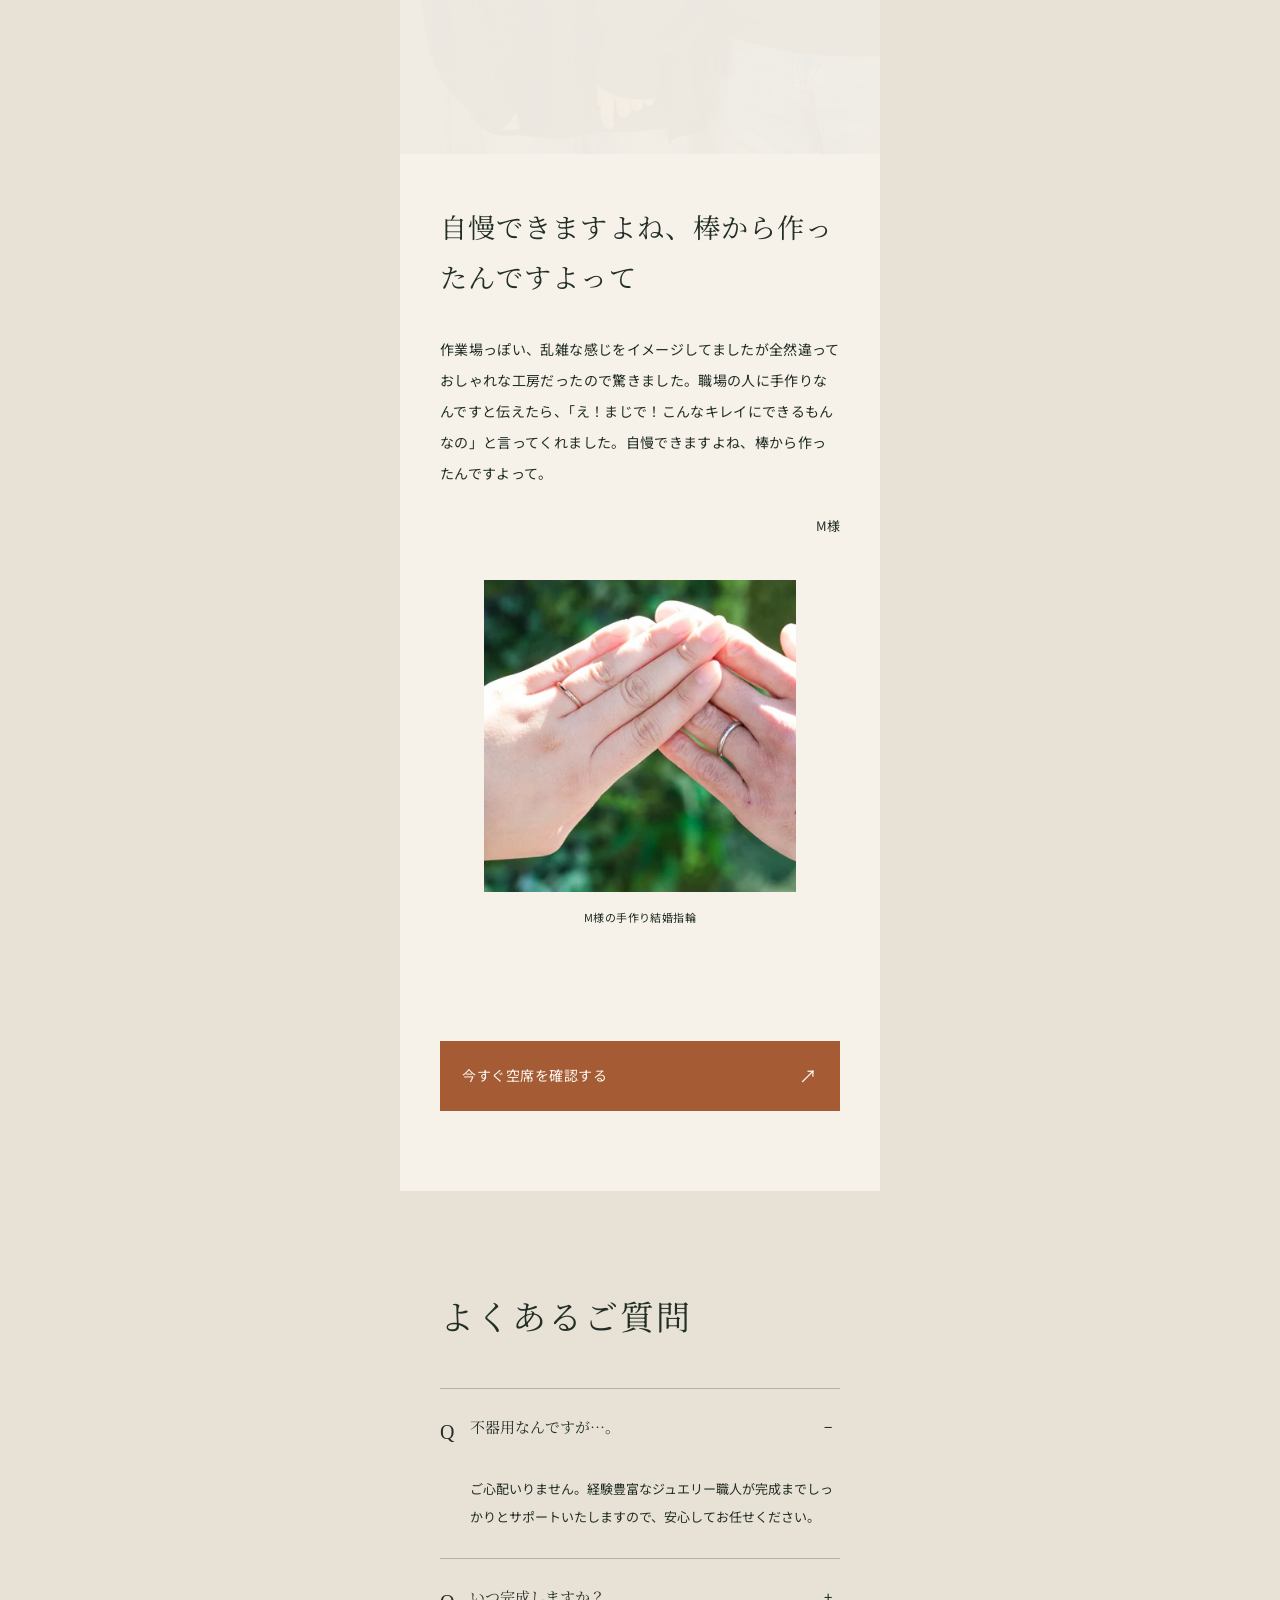
==== commit a70e6b30: "LPの動画・実績・スクロール演出と店舗紹介を更新" ====
--- a/lp.html
+++ b/lp.html
@@ -1,67 +1,59 @@
-<!doctype html>
-<html lang="ja"><head><meta charset="utf-8"><meta name="viewport" content="width=device-width, initial-scale=1, viewport-fit=cover"><meta name="robots" content="noindex,nofollow"><meta name="theme-color" content="#355746"><title>鎌倉彫金工房｜広告LP リニューアルデザイン案</title><meta name="description" content="鎌倉彫金工房の手作り結婚指輪・婚約指輪。広告ランディングページのリニューアルデザイン案。"><link rel="preload" as="image" href="./assets/video/fv-reels-20261009.jpg" fetchpriority="high"><link rel="preconnect" href="https://fonts.googleapis.com"><link rel="preconnect" href="https://fonts.gstatic.com" crossorigin><link href="https://fonts.googleapis.com/css2?family=Noto+Sans+JP:wght@400;500&family=Noto+Serif+JP:wght@400;500&display=swap" rel="stylesheet"><link rel="stylesheet" href="./tokens.css"><link rel="stylesheet" href="./lp.css?v=20261009-photo-v2"><script src="./lp.js?v=20261008-2" defer></script></head><body><main class="lp-page" id="top">
+<!DOCTYPE html>
 
-<section class="hero" data-loop-video data-video-name="背景動画" aria-labelledby="hero-title"><video data-src="./assets/video/fv-reels-20261009.mp4" poster="./assets/video/fv-reels-20261009.jpg" autoplay loop muted playsinline preload="none" aria-hidden="true"></video><header class="masthead"><a class="brand" href="#top">鎌倉彫金工房</a><a class="header-reserve" href="#reservation">空席案内<span aria-hidden="true">↗</span></a></header><div class="hero-copy"><p class="hero-kicker">棒から作る結婚指輪・婚約指輪</p><h1 id="hero-title" aria-label="一生の思い出に残る、笑顔あふれる一日を。">
-<span class="hero-line" aria-hidden="true"><span class="hero-glyph" style="--char:0">一</span><span class="hero-glyph" style="--char:1">生</span><span class="hero-glyph" style="--char:2">の</span><span class="hero-glyph" style="--char:3">思</span><span class="hero-glyph" style="--char:4">い</span><span class="hero-glyph" style="--char:5">出</span><span class="hero-glyph" style="--char:6">に</span><span class="hero-glyph" style="--char:7">残</span><span class="hero-glyph" style="--char:8">る</span><span class="hero-glyph" style="--char:9">、</span>
+<html lang="ja"><head><meta charset="utf-8"/><meta content="width=device-width, initial-scale=1, viewport-fit=cover" name="viewport"/><meta content="noindex,nofollow" name="robots"/><meta content="#355746" name="theme-color"/><title>鎌倉彫金工房｜広告LP リニューアルデザイン案</title><meta content="鎌倉彫金工房の手作り結婚指輪・婚約指輪。広告ランディングページのリニューアルデザイン案。" name="description"/><link as="image" fetchpriority="high" href="./assets/video/fv-reels-20261009.jpg" rel="preload"/><link href="https://fonts.googleapis.com" rel="preconnect"/><link crossorigin="" href="https://fonts.gstatic.com" rel="preconnect"/><link href="https://fonts.googleapis.com/css2?family=Noto+Sans+JP:wght@400;500&amp;family=Noto+Serif+JP:wght@400;500&amp;display=swap" rel="stylesheet"/><link href="./tokens.css" rel="stylesheet"/><link href="./lp.css?v=20261020-v2" rel="stylesheet"/><script defer="" src="./lp.js?v=20261020-v2"></script></head><body><main class="lp-page" id="top">
+<section aria-labelledby="hero-title" class="hero" data-loop-video="" data-video-name="背景動画"><video aria-hidden="true" autoplay="" data-src="./assets/video/fv-reels-20261009.mp4" loop="" muted="" playsinline="" poster="./assets/video/fv-reels-20261009.jpg" preload="none"></video><header class="masthead"><a class="brand" href="#top">鎌倉彫金工房</a><a class="header-reserve" href="https://reserve.kamakura-chokin.com/reserves/add">空席案内<span aria-hidden="true">↗</span></a></header><div class="hero-copy"><p class="hero-kicker">棒から作る結婚指輪・婚約指輪</p><h1 aria-label="一生の思い出に残る、笑顔あふれる一日を。" id="hero-title">
+<span aria-hidden="true" class="hero-line"><span class="hero-glyph" style="--char:0">一</span><span class="hero-glyph" style="--char:1">生</span><span class="hero-glyph" style="--char:2">の</span><span class="hero-glyph" style="--char:3">思</span><span class="hero-glyph" style="--char:4">い</span><span class="hero-glyph" style="--char:5">出</span><span class="hero-glyph" style="--char:6">に</span><span class="hero-glyph" style="--char:7">残</span><span class="hero-glyph" style="--char:8">る</span><span class="hero-glyph" style="--char:9">、</span>
 </span>
-<span class="hero-line" aria-hidden="true"><span class="hero-glyph" style="--char:10">笑</span><span class="hero-glyph" style="--char:11">顔</span><span class="hero-glyph" style="--char:12">あ</span><span class="hero-glyph" style="--char:13">ふ</span><span class="hero-glyph" style="--char:14">れ</span><span class="hero-glyph" style="--char:15">る</span><span class="hero-glyph" style="--char:16">一</span><span class="hero-glyph" style="--char:17">日</span><span class="hero-glyph" style="--char:18">を</span><span class="hero-glyph" style="--char:19">。</span>
+<span aria-hidden="true" class="hero-line"><span class="hero-glyph" style="--char:10">笑</span><span class="hero-glyph" style="--char:11">顔</span><span class="hero-glyph" style="--char:12">あ</span><span class="hero-glyph" style="--char:13">ふ</span><span class="hero-glyph" style="--char:14">れ</span><span class="hero-glyph" style="--char:15">る</span><span class="hero-glyph" style="--char:16">一</span><span class="hero-glyph" style="--char:17">日</span><span class="hero-glyph" style="--char:18">を</span><span class="hero-glyph" style="--char:19">。</span>
 </span>
-</h1></div><p class="hero-caption">鎌倉彫金工房の<br>手作り結婚指輪</p><a class="hero-scroll" href="#concept">SCROLL</a><button class="video-toggle" data-state="paused" aria-label="背景動画を再生する" type="button" hidden><span class="video-symbol" aria-hidden="true"></span><span class="video-label">再生</span></button></section>
-<section class="section intro" id="concept"><h2 class="section-title center reveal"><small>鎌倉彫金工房の</small>手作り結婚指輪とは？</h2><h3>ご自身の手で金属の棒を<br>丸めたり磨いたりして<br>手作りする指輪のことです。</h3><p class="copy">既成品やオーダーメイドとは異なり、指輪が完成した時の達成感や感動はひとしお。指輪ができる過程まで、特別な思い出として残すことができます。</p><div class="intro-pictures" id="concept-photos">
-<figure class="photo reveal"><img src="./assets/lp/intro-01-frameless-20261008.webp" width="560" height="560" alt="完成した手作り結婚指輪を見せるおふたり" loading="lazy" decoding="async"></figure>
-<figure class="photo reveal"><img src="./assets/lp/intro-02-frameless-20261008.webp" width="560" height="560" alt="鍛造製法で指輪を仕上げる様子" loading="lazy" decoding="async"></figure>
+</h1></div><a class="hero-scroll" href="#concept">SCROLL</a></section>
+<section class="section intro" id="concept"><h2 class="section-title center reveal"><small>鎌倉彫金工房の</small>手作り結婚指輪とは？</h2><h3>ご自身の手で金属の棒を<br/>丸めたり磨いたりして<br/>手作りする指輪のことです。</h3><p class="copy">既成品やオーダーメイドとは異なり、指輪が完成した時の達成感や感動はひとしお。指輪ができる過程まで、特別な思い出として残すことができます。</p><div class="intro-pictures" id="concept-photos">
+<figure class="photo reveal"><img alt="完成した手作り結婚指輪を見せるおふたり" decoding="async" height="560" loading="lazy" src="./assets/lp/intro-01-frameless-20261008.webp" width="560"/></figure>
+<figure class="photo reveal"><img alt="鍛造製法で指輪を仕上げる様子" decoding="async" height="560" loading="lazy" src="./assets/lp/intro-02-frameless-20261008.webp" width="560"/></figure>
 </div><p class="copy">鎌倉彫金工房では鍛造製法を採用しており、指輪の型を作る鋳造と比べてお客さまに担当していただく工程が多く、作りがいも抜群です。</p></section>
 <section class="section features" id="points"><h2 class="section-title center reveal"><small>鎌倉彫金工房の手作り結婚指輪は</small>ここがポイント！</h2>
-<article class="point" id="memories">
-<figure class="photo reveal"><img src="./assets/lp/memories-couple-20261009-v3.webp" width="1472" height="982" alt="笑顔で結婚指輪を手作りするお二人" loading="lazy" decoding="async"></figure>
-<h3 class="reveal"><small>＼手作りならではの／</small>楽しさ＆一生の思い出</h3><p class="copy">お客さまご自身の手で手作りするからこそ、楽しさや面白さはひとしお。指輪が完成した時の達成感や感動も味わうことができ、指輪ができる過程まで、そのままお二人の特別な思い出になるはずです。</p>
+<article class="point" id="memories"><h3 class="reveal"><small>＼手作りならではの／</small>楽しさ＆一生の思い出</h3><p class="copy">お客さまご自身の手で手作りするからこそ、楽しさや面白さはひとしお。指輪が完成した時の達成感や感動も味わうことができ、指輪ができる過程まで、そのままお二人の特別な思い出になるはずです。</p>
+<figure class="photo reveal"><img alt="笑顔で結婚指輪を手作りするお二人" decoding="async" height="982" loading="lazy" src="./assets/lp/memories-couple-20261009-v3.webp" width="1472"/></figure>
 </article>
-<article class="point">
-<div class="gallery " role="region" aria-label="工房の内観"><div class="gallery-track" tabindex="0" aria-label="工房の内観の写真。左右キーでも移動できます"><figure class="photo "><img src="./assets/lp/sec03-img02-01.jpg" width="590" height="400" alt="木を基調とした落ち着いた工房の内観 1" loading="lazy" decoding="async"></figure><figure class="photo "><img src="./assets/lp/sec03-img02-02.jpg" width="590" height="400" alt="木を基調とした落ち着いた工房の内観 2" loading="lazy" decoding="async"></figure><figure class="photo "><img src="./assets/lp/sec03-img02-03.jpg" width="590" height="400" alt="木を基調とした落ち着いた工房の内観 3" loading="lazy" decoding="async"></figure><figure class="photo "><img src="./assets/lp/sec03-img02-04.jpg" width="590" height="400" alt="木を基調とした落ち着いた工房の内観 4" loading="lazy" decoding="async"></figure><figure class="photo "><img src="./assets/lp/sec03-img02-05.jpg" width="590" height="400" alt="木を基調とした落ち着いた工房の内観 5" loading="lazy" decoding="async"></figure></div><div class="gallery-controls"><span class="gallery-count">01 / 05</span><button class="gallery-button" type="button" data-direction="-1" aria-label="工房の内観の前の写真">←</button><button class="gallery-button" type="button" data-direction="1" aria-label="工房の内観の次の写真">→</button></div></div>
-<h3 class="reveal"><small>＼落ち着いた雰囲気の／</small>おしゃれな工房</h3><p class="copy">木を基調とした洗練されたインテリアと、アットホームなゆっくり落ち着いた雰囲気でお客さまをお迎え。心地よい空間で、じっくり集中して手作りの時間を楽しむことができます。</p>
+<article class="point"><h3 class="reveal"><small>＼落ち着いた雰囲気の／</small>洗練された工房</h3><p class="copy">木のぬくもりを生かした、上質な空間。心安らぐ穏やかな時間の中で、お互いを想い合いながら指輪づくりを愉しんでいただけます。日常を離れ、ふたりの一生の思い出となる特別なひとときを。</p>
+<div aria-label="工房の内観" class="gallery" role="region"><div aria-label="工房の内観の写真。左右キーでも移動できます" class="gallery-track" tabindex="0"><figure class="photo"><img alt="木を基調とした落ち着いた工房の内観 1" decoding="async" height="400" loading="lazy" src="./assets/lp/sec03-img02-01.jpg" width="590"/></figure><figure class="photo"><img alt="木を基調とした落ち着いた工房の内観 2" decoding="async" height="400" loading="lazy" src="./assets/lp/sec03-img02-02.jpg" width="590"/></figure><figure class="photo"><img alt="木を基調とした落ち着いた工房の内観 3" decoding="async" height="400" loading="lazy" src="./assets/lp/sec03-img02-03.jpg" width="590"/></figure><figure class="photo"><img alt="木を基調とした落ち着いた工房の内観 4" decoding="async" height="400" loading="lazy" src="./assets/lp/sec03-img02-04.jpg" width="590"/></figure><figure class="photo"><img alt="木を基調とした落ち着いた工房の内観 5" decoding="async" height="400" loading="lazy" src="./assets/lp/sec03-img02-05.jpg" width="590"/></figure></div><div class="gallery-controls"><span class="gallery-count">01 / 05</span><button aria-label="工房の内観の前の写真" class="gallery-button" data-direction="-1" type="button">←</button><button aria-label="工房の内観の次の写真" class="gallery-button" data-direction="1" type="button">→</button></div></div>
 </article>
-<article class="point">
-<figure class="photo reveal"><img src="./assets/lp/sec03-img03-01.jpg" width="590" height="400" alt="店舗周辺の散策や観光と合わせて訪れやすい立地" loading="lazy" decoding="async"></figure>
-<h3 class="reveal"><small>＼鎌倉・横浜・東京にあり／</small>ついでに観光も◎</h3><p class="copy">鎌倉彫金工房があるのは、鎌倉と横浜元町、そして東京蔵前。ついでに観光まで楽しめる最高のロケーションです。ゆったり情緒あふれる鎌倉や洗練された雰囲気の横浜元町、下町の魅力とおしゃれなカフェや雑貨が集まる東京蔵前など、お好きな店舗をお選びください。</p>
+<article class="point"><h3 class="reveal"><small>＼鎌倉・横浜・東京にあり／</small>ついでに観光も◎</h3><p class="copy">鎌倉彫金工房があるのは、鎌倉と横浜元町、そして東京蔵前。ついでに観光まで楽しめる最高のロケーションです。ゆったり情緒あふれる鎌倉や洗練された雰囲気の横浜元町、下町の魅力とおしゃれなカフェや雑貨が集まる東京蔵前など、お好きな店舗をお選びください。</p>
+<figure class="photo reveal"><img alt="店舗周辺の散策や観光と合わせて訪れやすい立地" decoding="async" height="400" loading="lazy" src="./assets/lp/sec03-img03-01.jpg" width="590"/></figure>
 </article>
 <article class="point">
 <h3 class="reveal"><small>＼不器用な方も／</small>既製品のような完成度</h3><p class="copy">当日は熟練の職人が丁寧にサポートいたしますので、手先が不安な方も心配ありません。さらにお二人らしさをプラスする、様々なオプション加工もご用意しています。</p>
-<p class="staff-caption">【デザイン例】</p><div class="gallery gallery--rings" role="region" aria-label="結婚指輪のデザイン例"><div class="gallery-track" tabindex="0" aria-label="結婚指輪のデザイン例の写真。左右キーでも移動できます"><figure class="photo "><img src="./assets/lp/sec03-img04-01.jpg" width="590" height="400" alt="手作り結婚指輪のデザイン例 1" loading="lazy" decoding="async"></figure><figure class="photo "><img src="./assets/lp/sec03-img04-02.jpg" width="590" height="400" alt="手作り結婚指輪のデザイン例 2" loading="lazy" decoding="async"></figure><figure class="photo "><img src="./assets/lp/sec03-img04-03.jpg" width="590" height="400" alt="手作り結婚指輪のデザイン例 3" loading="lazy" decoding="async"></figure><figure class="photo "><img src="./assets/lp/sec03-img04-04.jpg" width="590" height="400" alt="手作り結婚指輪のデザイン例 4" loading="lazy" decoding="async"></figure><figure class="photo "><img src="./assets/lp/sec03-img04-05.jpg" width="590" height="400" alt="手作り結婚指輪のデザイン例 5" loading="lazy" decoding="async"></figure><figure class="photo "><img src="./assets/lp/sec03-img04-06.jpg" width="590" height="400" alt="手作り結婚指輪のデザイン例 6" loading="lazy" decoding="async"></figure><figure class="photo "><img src="./assets/lp/sec03-img04-07.jpg" width="590" height="400" alt="手作り結婚指輪のデザイン例 7" loading="lazy" decoding="async"></figure><figure class="photo "><img src="./assets/lp/sec03-img04-08.jpg" width="590" height="400" alt="手作り結婚指輪のデザイン例 8" loading="lazy" decoding="async"></figure><figure class="photo "><img src="./assets/lp/sec03-img04-09.jpg" width="590" height="400" alt="手作り結婚指輪のデザイン例 9" loading="lazy" decoding="async"></figure><figure class="photo "><img src="./assets/lp/sec03-img04-10.jpg" width="590" height="400" alt="手作り結婚指輪のデザイン例 10" loading="lazy" decoding="async"></figure></div><div class="gallery-controls"><span class="gallery-count">01 / 10</span><button class="gallery-button" type="button" data-direction="-1" aria-label="結婚指輪のデザイン例の前の写真">←</button><button class="gallery-button" type="button" data-direction="1" aria-label="結婚指輪のデザイン例の次の写真">→</button></div></div>
+<p class="staff-caption">【デザイン例】</p><div aria-label="結婚指輪のデザイン例" class="gallery gallery--rings" role="region"><div aria-label="結婚指輪のデザイン例の写真。左右キーでも移動できます" class="gallery-track" tabindex="0"><figure class="photo"><img alt="手作り結婚指輪のデザイン例 1" decoding="async" height="400" loading="lazy" src="./assets/lp/sec03-img04-01.jpg" width="590"/></figure><figure class="photo"><img alt="手作り結婚指輪のデザイン例 2" decoding="async" height="400" loading="lazy" src="./assets/lp/sec03-img04-02.jpg" width="590"/></figure><figure class="photo"><img alt="手作り結婚指輪のデザイン例 3" decoding="async" height="400" loading="lazy" src="./assets/lp/sec03-img04-03.jpg" width="590"/></figure><figure class="photo"><img alt="手作り結婚指輪のデザイン例 4" decoding="async" height="400" loading="lazy" src="./assets/lp/sec03-img04-04.jpg" width="590"/></figure><figure class="photo"><img alt="手作り結婚指輪のデザイン例 5" decoding="async" height="400" loading="lazy" src="./assets/lp/sec03-img04-05.jpg" width="590"/></figure><figure class="photo"><img alt="手作り結婚指輪のデザイン例 6" decoding="async" height="400" loading="lazy" src="./assets/lp/sec03-img04-06.jpg" width="590"/></figure><figure class="photo"><img alt="手作り結婚指輪のデザイン例 7" decoding="async" height="400" loading="lazy" src="./assets/lp/sec03-img04-07.jpg" width="590"/></figure><figure class="photo"><img alt="手作り結婚指輪のデザイン例 8" decoding="async" height="400" loading="lazy" src="./assets/lp/sec03-img04-08.jpg" width="590"/></figure><figure class="photo"><img alt="手作り結婚指輪のデザイン例 9" decoding="async" height="400" loading="lazy" src="./assets/lp/sec03-img04-09.jpg" width="590"/></figure><figure class="photo"><img alt="手作り結婚指輪のデザイン例 10" decoding="async" height="400" loading="lazy" src="./assets/lp/sec03-img04-10.jpg" width="590"/></figure></div><div class="gallery-controls"><span class="gallery-count">01 / 10</span><button aria-label="結婚指輪のデザイン例の前の写真" class="gallery-button" data-direction="-1" type="button">←</button><button aria-label="結婚指輪のデザイン例の次の写真" class="gallery-button" data-direction="1" type="button">→</button></div></div>
 </article>
 <article class="point">
 <h3 class="reveal"><small>＼温かみを感じる／</small>心地よいおもてなし</h3><p class="copy">おもてなしで手作り結婚指輪の魅力をより一層引き立てるように。ジュエリー職人の、マニュアルのない心からの接客で、お客さま一人ひとりが心地の良い時間を過ごせるよう努めています。</p>
-<p class="staff-caption">当日お二人をサポートする<br>ジュエリー職人たち</p><div class="gallery gallery--staff" role="region" aria-label="ジュエリー職人"><div class="gallery-track" tabindex="0" aria-label="ジュエリー職人の写真。左右キーでも移動できます"><figure class="photo "><img src="./assets/lp/sec03-img05-01.jpg" width="190" height="339" alt="当日ふたりをサポートするジュエリー職人 1" loading="lazy" decoding="async"></figure><figure class="photo "><img src="./assets/lp/sec03-img05-02.jpg" width="190" height="338" alt="当日ふたりをサポートするジュエリー職人 2" loading="lazy" decoding="async"></figure><figure class="photo "><img src="./assets/lp/sec03-img05-03.jpg" width="190" height="339" alt="当日ふたりをサポートするジュエリー職人 3" loading="lazy" decoding="async"></figure><figure class="photo "><img src="./assets/lp/sec03-img05-04.jpg" width="190" height="339" alt="当日ふたりをサポートするジュエリー職人 4" loading="lazy" decoding="async"></figure><figure class="photo "><img src="./assets/lp/sec03-img05-05.jpg" width="190" height="339" alt="当日ふたりをサポートするジュエリー職人 5" loading="lazy" decoding="async"></figure><figure class="photo "><img src="./assets/lp/sec03-img05-06.jpg" width="190" height="339" alt="当日ふたりをサポートするジュエリー職人 6" loading="lazy" decoding="async"></figure><figure class="photo "><img src="./assets/lp/sec03-img05-07.jpg" width="190" height="339" alt="当日ふたりをサポートするジュエリー職人 7" loading="lazy" decoding="async"></figure><figure class="photo "><img src="./assets/lp/sec03-img05-08.jpg" width="190" height="339" alt="当日ふたりをサポートするジュエリー職人 8" loading="lazy" decoding="async"></figure><figure class="photo "><img src="./assets/lp/sec03-img05-09.jpg" width="190" height="339" alt="当日ふたりをサポートするジュエリー職人 9" loading="lazy" decoding="async"></figure><figure class="photo "><img src="./assets/lp/sec03-img05-10.jpg" width="190" height="339" alt="当日ふたりをサポートするジュエリー職人 10" loading="lazy" decoding="async"></figure><figure class="photo "><img src="./assets/lp/sec03-img05-11.jpg" width="190" height="338" alt="当日ふたりをサポートするジュエリー職人 11" loading="lazy" decoding="async"></figure><figure class="photo "><img src="./assets/lp/sec03-img05-12.jpg" width="190" height="339" alt="当日ふたりをサポートするジュエリー職人 12" loading="lazy" decoding="async"></figure><figure class="photo "><img src="./assets/lp/sec03-img05-13.jpg" width="190" height="339" alt="当日ふたりをサポートするジュエリー職人 13" loading="lazy" decoding="async"></figure><figure class="photo "><img src="./assets/lp/sec03-img05-14.jpg" width="190" height="339" alt="当日ふたりをサポートするジュエリー職人 14" loading="lazy" decoding="async"></figure><figure class="photo "><img src="./assets/lp/sec03-img05-15.jpg" width="190" height="339" alt="当日ふたりをサポートするジュエリー職人 15" loading="lazy" decoding="async"></figure><figure class="photo "><img src="./assets/lp/sec03-img05-16.jpg" width="190" height="339" alt="当日ふたりをサポートするジュエリー職人 16" loading="lazy" decoding="async"></figure><figure class="photo "><img src="./assets/lp/sec03-img05-17.jpg" width="190" height="339" alt="当日ふたりをサポートするジュエリー職人 17" loading="lazy" decoding="async"></figure><figure class="photo "><img src="./assets/lp/sec03-img05-18.jpg" width="190" height="339" alt="当日ふたりをサポートするジュエリー職人 18" loading="lazy" decoding="async"></figure><figure class="photo "><img src="./assets/lp/sec03-img05-19.jpg" width="190" height="339" alt="当日ふたりをサポートするジュエリー職人 19" loading="lazy" decoding="async"></figure><figure class="photo "><img src="./assets/lp/sec03-img05-20.jpg" width="190" height="339" alt="当日ふたりをサポートするジュエリー職人 20" loading="lazy" decoding="async"></figure><figure class="photo "><img src="./assets/lp/sec03-img05-21.jpg" width="190" height="339" alt="当日ふたりをサポートするジュエリー職人 21" loading="lazy" decoding="async"></figure><figure class="photo "><img src="./assets/lp/sec03-img05-22.jpg" width="190" height="339" alt="当日ふたりをサポートするジュエリー職人 22" loading="lazy" decoding="async"></figure><figure class="photo "><img src="./assets/lp/sec03-img05-23.jpg" width="190" height="339" alt="当日ふたりをサポートするジュエリー職人 23" loading="lazy" decoding="async"></figure><figure class="photo "><img src="./assets/lp/sec03-img05-24.jpg" width="190" height="339" alt="当日ふたりをサポートするジュエリー職人 24" loading="lazy" decoding="async"></figure><figure class="photo "><img src="./assets/lp/sec03-img05-25.jpg" width="190" height="339" alt="当日ふたりをサポートするジュエリー職人 25" loading="lazy" decoding="async"></figure><figure class="photo "><img src="./assets/lp/sec03-img05-26.jpg" width="190" height="339" alt="当日ふたりをサポートするジュエリー職人 26" loading="lazy" decoding="async"></figure><figure class="photo "><img src="./assets/lp/sec03-img05-27.jpg" width="190" height="339" alt="当日ふたりをサポートするジュエリー職人 27" loading="lazy" decoding="async"></figure></div><div class="gallery-controls"><span class="gallery-count">01 / 27</span><button class="gallery-button" type="button" data-direction="-1" aria-label="ジュエリー職人の前の写真">←</button><button class="gallery-button" type="button" data-direction="1" aria-label="ジュエリー職人の次の写真">→</button></div></div>
+<p class="staff-caption">当日お二人をサポートする<br/>ジュエリー職人たち</p><div aria-label="ジュエリー職人" class="staff-marquee" data-staff-marquee="" role="region"><div class="staff-marquee-track"><div class="staff-marquee-set"><figure class="photo"><img alt="当日ふたりをサポートするジュエリー職人 1" decoding="async" height="339" loading="lazy" src="./assets/lp/sec03-img05-01.jpg" width="190"/></figure><figure class="photo"><img alt="当日ふたりをサポートするジュエリー職人 2" decoding="async" height="338" loading="lazy" src="./assets/lp/sec03-img05-02.jpg" width="190"/></figure><figure class="photo"><img alt="当日ふたりをサポートするジュエリー職人 3" decoding="async" height="339" loading="lazy" src="./assets/lp/sec03-img05-03.jpg" width="190"/></figure><figure class="photo"><img alt="当日ふたりをサポートするジュエリー職人 4" decoding="async" height="339" loading="lazy" src="./assets/lp/sec03-img05-04.jpg" width="190"/></figure><figure class="photo"><img alt="当日ふたりをサポートするジュエリー職人 5" decoding="async" height="339" loading="lazy" src="./assets/lp/sec03-img05-05.jpg" width="190"/></figure><figure class="photo"><img alt="当日ふたりをサポートするジュエリー職人 6" decoding="async" height="339" loading="lazy" src="./assets/lp/sec03-img05-06.jpg" width="190"/></figure><figure class="photo"><img alt="当日ふたりをサポートするジュエリー職人 7" decoding="async" height="339" loading="lazy" src="./assets/lp/sec03-img05-07.jpg" width="190"/></figure><figure class="photo"><img alt="当日ふたりをサポートするジュエリー職人 8" decoding="async" height="339" loading="lazy" src="./assets/lp/sec03-img05-08.jpg" width="190"/></figure><figure class="photo"><img alt="当日ふたりをサポートするジュエリー職人 9" decoding="async" height="339" loading="lazy" src="./assets/lp/sec03-img05-09.jpg" width="190"/></figure><figure class="photo"><img alt="当日ふたりをサポートするジュエリー職人 10" decoding="async" height="339" loading="lazy" src="./assets/lp/sec03-img05-10.jpg" width="190"/></figure><figure class="photo"><img alt="当日ふたりをサポートするジュエリー職人 11" decoding="async" height="338" loading="lazy" src="./assets/lp/sec03-img05-11.jpg" width="190"/></figure><figure class="photo"><img alt="当日ふたりをサポートするジュエリー職人 12" decoding="async" height="339" loading="lazy" src="./assets/lp/sec03-img05-12.jpg" width="190"/></figure><figure class="photo"><img alt="当日ふたりをサポートするジュエリー職人 13" decoding="async" height="339" loading="lazy" src="./assets/lp/sec03-img05-13.jpg" width="190"/></figure><figure class="photo"><img alt="当日ふたりをサポートするジュエリー職人 14" decoding="async" height="339" loading="lazy" src="./assets/lp/sec03-img05-14.jpg" width="190"/></figure><figure class="photo"><img alt="当日ふたりをサポートするジュエリー職人 15" decoding="async" height="339" loading="lazy" src="./assets/lp/sec03-img05-15.jpg" width="190"/></figure><figure class="photo"><img alt="当日ふたりをサポートするジュエリー職人 16" decoding="async" height="339" loading="lazy" src="./assets/lp/sec03-img05-16.jpg" width="190"/></figure><figure class="photo"><img alt="当日ふたりをサポートするジュエリー職人 17" decoding="async" height="339" loading="lazy" src="./assets/lp/sec03-img05-17.jpg" width="190"/></figure><figure class="photo"><img alt="当日ふたりをサポートするジュエリー職人 18" decoding="async" height="339" loading="lazy" src="./assets/lp/sec03-img05-18.jpg" width="190"/></figure><figure class="photo"><img alt="当日ふたりをサポートするジュエリー職人 19" decoding="async" height="339" loading="lazy" src="./assets/lp/sec03-img05-19.jpg" width="190"/></figure><figure class="photo"><img alt="当日ふたりをサポートするジュエリー職人 20" decoding="async" height="339" loading="lazy" src="./assets/lp/sec03-img05-20.jpg" width="190"/></figure><figure class="photo"><img alt="当日ふたりをサポートするジュエリー職人 21" decoding="async" height="339" loading="lazy" src="./assets/lp/sec03-img05-21.jpg" width="190"/></figure><figure class="photo"><img alt="当日ふたりをサポートするジュエリー職人 22" decoding="async" height="339" loading="lazy" src="./assets/lp/sec03-img05-22.jpg" width="190"/></figure><figure class="photo"><img alt="当日ふたりをサポートするジュエリー職人 23" decoding="async" height="339" loading="lazy" src="./assets/lp/sec03-img05-23.jpg" width="190"/></figure><figure class="photo"><img alt="当日ふたりをサポートするジュエリー職人 24" decoding="async" height="339" loading="lazy" src="./assets/lp/sec03-img05-24.jpg" width="190"/></figure><figure class="photo"><img alt="当日ふたりをサポートするジュエリー職人 25" decoding="async" height="339" loading="lazy" src="./assets/lp/sec03-img05-25.jpg" width="190"/></figure><figure class="photo"><img alt="当日ふたりをサポートするジュエリー職人 26" decoding="async" height="339" loading="lazy" src="./assets/lp/sec03-img05-26.jpg" width="190"/></figure><figure class="photo"><img alt="当日ふたりをサポートするジュエリー職人 27" decoding="async" height="339" loading="lazy" src="./assets/lp/sec03-img05-27.jpg" width="190"/></figure></div></div></div>
 </article>
-</section><div class="section-cta"><a class="reserve-button" href="#reservation">今すぐ空席を確認する<span class="arrow" aria-hidden="true">↗</span></a></div>
-<section class="section making" id="making"><h2 class="section-title reveal"><small>鎌倉彫金工房で</small>結婚指輪を作ろう！</h2><p class="making-lead">ちょっと大変。それが魅力。<small>お客さまの指輪作りは熟練の指輪職人が<br>丁寧にサポートいたします</small></p><ol class="steps">
-<li class="step"><figure class="step-picture reveal"><img src="./assets/lp/step-01.webp" width="560" height="560" alt="ご予約の制作風景" loading="lazy" decoding="async"></figure><div class="step-copy"><span class="step-number" aria-hidden="true">01</span><h3>ご予約</h3><p>完全予約制を採用しています。<a href="#reservation">ご予約専用フォーム</a>から空席状況をご確認ください。</p></div></li>
-<li class="step"><figure class="step-picture reveal"><img src="./assets/lp/step-02.webp" width="560" height="560" alt="デザイン決定の制作風景" loading="lazy" decoding="async"></figure><div class="step-copy"><span class="step-number" aria-hidden="true">02</span><h3>デザイン決定</h3><p>サンプルや先輩作品をご覧いただき、素材やデザインを決めます。</p></div></li>
-<li class="step"><figure class="step-picture reveal"><img src="./assets/lp/step-03.webp" width="560" height="560" alt="制作スタートの制作風景" loading="lazy" decoding="async"></figure><div class="step-copy"><span class="step-number" aria-hidden="true">03</span><h3>制作スタート</h3><p>棒状に伸ばした金属をリングサイズにあわせて切って、いよいよ制作開始です。</p></div></li>
-<li class="step"><figure class="step-picture reveal"><img src="./assets/lp/step-04.webp" width="560" height="560" alt="焼きなましの制作風景" loading="lazy" decoding="async"></figure><div class="step-copy"><span class="step-number" aria-hidden="true">04</span><h3>焼きなまし</h3><p>そのままでは硬い金属の棒を熱してやわらかくします（これを焼きなましと言います）。</p></div></li>
-<li class="step"><figure class="step-picture reveal"><img src="./assets/lp/step-05.webp" width="560" height="560" alt="溶接の制作風景" loading="lazy" decoding="async"></figure><div class="step-copy"><span class="step-number" aria-hidden="true">05</span><h3>溶接</h3><p>やわらかくなった金属の棒を曲げ、端と端をつなげてバーナーで溶接します。</p></div></li>
-<li class="step"><figure class="step-picture reveal"><img src="./assets/lp/step-06.webp" width="560" height="560" alt="丸くするの制作風景" loading="lazy" decoding="async"></figure><div class="step-copy"><span class="step-number" aria-hidden="true">06</span><h3>丸くする</h3><p>木づちでカンカン叩きながら、いびつなリングを真円にします。</p></div></li>
-<li class="step"><figure class="step-picture reveal"><img src="./assets/lp/step-07.webp" width="560" height="560" alt="およそ3時間で完成の制作風景" loading="lazy" decoding="async"></figure><div class="step-copy"><span class="step-number" aria-hidden="true">07</span><h3>およそ3時間で完成</h3><p>複数のヤスリを使って仕上げます。石留めやその他のオプション加工がない場合は、ここで完成。そのままお持ち帰りいただけます。</p></div></li>
-</ol><div class="movie" id="process-video"><h3>動画でチェック！<small>動画で見る手作り結婚指輪</small></h3><div class="movie-frame" data-loop-video data-video-name="工程動画"><video data-src="./assets/video/process-20261008.mp4" poster="./assets/video/process-20261008.jpg" width="720" height="720" autoplay loop muted playsinline preload="none" aria-label="金属の棒から結婚指輪が完成するまでの制作工程"></video><button class="video-toggle" data-state="paused" aria-label="工程動画を再生する" type="button" hidden><span class="video-symbol" aria-hidden="true"></span><span class="video-label">再生</span></button></div></div></section><div class="section-cta making"><a class="reserve-button" href="#reservation">今すぐ空席を確認する<span class="arrow" aria-hidden="true">↗</span></a></div>
-<section class="section achievements" id="achievements"><h2 class="achievement-title reveal">年間<strong>14,060<small>本</small></strong>の指輪が工房で<br>手作りされています！</h2><p class="note">※姉妹店を含む合計（2022年の1年間）</p><figure class="photo achievement-photo reveal"><img src="./assets/lp/sec05-img01-square-20261008.webp" width="670" height="670" alt="工房で手作りされた指輪の実績イメージ" loading="lazy" decoding="async"></figure><dl class="achievements-pair" id="achievement-statistics"><div class="achievement-stat"><dt>作品掲載実績<sup>※1</sup></dt><dd><span>第</span><strong>1</strong><span>位</span></dd></div><div class="achievement-stat"><dt>お客さま満足度<sup>※2</sup></dt><dd><strong>99</strong><span class="stat-percent">%</span></dd></div></dl><p class="note">※1 当社調べ-掲載実績23,868件（2023/7/6時点）<br>※2 当社調べ</p></section>
-<section class="section voices" id="voices"><h2 class="section-title reveal"><small>お客さまの声</small>嬉しいお声を<br>いただいております</h2>
-<article class="voice"><div class="voice-photos reveal"><img src="./assets/lp/voice-01-person.webp" width="384" height="384" alt="手作り結婚指輪を制作したお客さま S様" loading="lazy" decoding="async"><img src="./assets/lp/voice-01-rings.webp" width="384" height="384" alt="S様の結婚指輪" loading="lazy" decoding="async"></div><h3>一緒に作った時間が、思い出になって残る</h3><p class="copy">手作り結婚指輪を選んで良かったと感じるのは、一緒に作った時間が、思い出になって残るということ。それがこの指輪の一番の価値だとも思います。一緒にいなくても指輪を見るだけで相手のことや作った日のことを思い出せますし、相手を感じられる距離が一層近くなりますよね。</p><cite>S様</cite></article>
-<article class="voice"><div class="voice-photos reveal"><img src="./assets/lp/voice-02-person.webp" width="384" height="384" alt="手作り結婚指輪を制作したお客さま H様" loading="lazy" decoding="async"><img src="./assets/lp/voice-02-rings.webp" width="384" height="384" alt="H様の結婚指輪" loading="lazy" decoding="async"></div><h3>指輪作りは初めてでしたが、とても楽しかったです</h3><p class="copy">指輪作りは初めてでしたし、手先が器用だったわけではありませんが、とても楽しかったです。没頭して、完成した後は達成感もありました。印象に残っている工程は、最後の光る瞬間。研磨剤をつけて磨いて、「めっちゃ光ってんじゃん」って。テンション上がりましたね。</p><cite>H様</cite></article>
-<article class="voice"><div class="voice-photos reveal"><img src="./assets/lp/voice-03-person.webp" width="384" height="384" alt="手作り結婚指輪を制作したお客さま M様" loading="lazy" decoding="async"><img src="./assets/lp/voice-03-rings.webp" width="384" height="384" alt="M様の結婚指輪" loading="lazy" decoding="async"></div><h3>自慢できますよね、棒から作ったんですよって</h3><p class="copy">作業場っぽい、乱雑な感じをイメージしてましたが全然違っておしゃれな工房だったので驚きました。職場の人に手作りなんですと伝えたら、「え！まじで！こんなキレイにできるもんなの」と言ってくれました。自慢できますよね、棒から作ったんですよって。</p><cite>M様</cite></article>
-</section><div class="section-cta"><a class="reserve-button" href="#reservation">今すぐ空席を確認する<span class="arrow" aria-hidden="true">↗</span></a></div><section class="section faq" id="faq"><h2 class="section-title reveal">よくあるご質問</h2>
-<details open><summary>不器用なんですが…。</summary><p>ご心配いりません。経験豊富なジュエリー職人が完成までしっかりとサポートいたしますので、安心してお任せください。</p></details>
+</section><div class="section-cta"><a class="reserve-button" href="https://reserve.kamakura-chokin.com/reserves/add">今すぐ空席を確認する<span aria-hidden="true" class="arrow">↗</span></a></div>
+<section class="section making" id="making"><h2 class="section-title reveal"><small>鎌倉彫金工房で</small>結婚指輪を作ろう！</h2><p class="making-lead">ちょっと大変。それが魅力。<small>お客さまの指輪作りは熟練の指輪職人が<br/>丁寧にサポートいたします</small></p><ol class="steps">
+<li class="step"><figure class="step-picture reveal"><img alt="ご予約の制作風景" decoding="async" height="560" loading="lazy" src="./assets/lp/step-01.webp" width="560"/></figure><div class="step-copy"><span aria-hidden="true" class="step-number">01</span><h3>ご予約</h3><p>完全ご予約制を採用しています。<a href="https://reserve.kamakura-chokin.com/reserves/add">ご予約フォーム</a>から店舗、空席状況をご確認ください。</p></div></li>
+<li class="step"><figure class="step-picture reveal"><img alt="デザイン決定の制作風景" decoding="async" height="560" loading="lazy" src="./assets/lp/step-02.webp" width="560"/></figure><div class="step-copy"><span aria-hidden="true" class="step-number">02</span><h3>デザイン決定</h3><p>サンプルや先輩作品をご覧いただき、素材やデザインを決めます。</p></div></li>
+<li class="step"><figure class="step-picture reveal"><img alt="制作スタートの制作風景" decoding="async" height="560" loading="lazy" src="./assets/lp/step-03.webp" width="560"/></figure><div class="step-copy"><span aria-hidden="true" class="step-number">03</span><h3>制作スタート</h3><p>棒状に伸ばした金属をリングサイズにあわせて切って、いよいよ制作開始です。</p></div></li>
+<li class="step"><figure class="step-picture reveal"><img alt="焼きなましの制作風景" decoding="async" height="560" loading="lazy" src="./assets/lp/step-04.webp" width="560"/></figure><div class="step-copy"><span aria-hidden="true" class="step-number">04</span><h3>焼きなまし</h3><p>そのままでは硬い金属の棒を熱してやわらかくします（これを焼きなましと言います）。</p></div></li>
+<li class="step"><figure class="step-picture reveal"><img alt="溶接の制作風景" decoding="async" height="560" loading="lazy" src="./assets/lp/step-05.webp" width="560"/></figure><div class="step-copy"><span aria-hidden="true" class="step-number">05</span><h3>溶接</h3><p>やわらかくなった金属の棒を曲げ、端と端をつなげてバーナーで溶接します。</p></div></li>
+<li class="step"><figure class="step-picture reveal"><img alt="丸くするの制作風景" decoding="async" height="560" loading="lazy" src="./assets/lp/step-06.webp" width="560"/></figure><div class="step-copy"><span aria-hidden="true" class="step-number">06</span><h3>丸くする</h3><p>木づちでカンカン叩きながら、いびつなリングを真円にします。</p></div></li>
+<li class="step"><figure class="step-picture reveal"><img alt="およそ3時間で完成の制作風景" decoding="async" height="560" loading="lazy" src="./assets/lp/step-07.webp" width="560"/></figure><div class="step-copy"><span aria-hidden="true" class="step-number">07</span><h3>およそ3時間で完成</h3><p>複数のヤスリを使って仕上げます。石留めやその他のオプション加工がない場合は、ここで完成。そのままお持ち帰りいただけます。</p></div></li>
+</ol><div class="movie" id="process-video"><h3>動画でチェック！<small>動画で見る手作り結婚指輪</small></h3><div class="movie-frame" data-loop-video="" data-video-name="紹介動画"><video aria-label="工房の雰囲気と、結婚指輪を手作りする様子。テロップ付き・音声なし" autoplay="" data-src="./assets/video/process-reel-20261020.mp4" height="1280" loop="" muted="" playsinline="" poster="./assets/video/process-reel-20261020.jpg" preload="none" width="720"></video><button aria-label="工程動画を再生する" class="video-toggle" data-state="paused" hidden="" type="button"><span aria-hidden="true" class="video-symbol"></span><span class="video-label">再生</span></button></div></div></section><div class="section-cta making"><a class="reserve-button" href="https://reserve.kamakura-chokin.com/reserves/add">今すぐ空席を確認する<span aria-hidden="true" class="arrow">↗</span></a></div>
+<section class="section achievements" id="achievements"><h2 aria-label="年間12,823本の指輪が工房で手作りされています。2025年実績。" class="achievement-title reveal">年間<strong aria-hidden="true"><span class="count-number" data-count-to="12823">12,823</span><small>本</small></strong>の指輪が工房で<br/>手作りされています！</h2><p class="note">※全店舗合計（2025年の1年間）</p><dl class="achievements-pair" id="achievement-statistics"><div class="achievement-stat"><dt>作品掲載実績<sup>※1</sup></dt><dd><span>第</span><strong>1</strong><span>位</span></dd></div><div class="achievement-stat"><dt>お客さま満足度<sup>※2</sup></dt><dd><strong>99</strong><span class="stat-percent">%</span></dd></div></dl><p class="note">※1 当社調べ-掲載実績35,473件（2026/10/20時点）<br/>※2 当社調べ</p><figure class="photo achievement-photo reveal"><img alt="工房で手作りされた指輪の実績イメージ" decoding="async" height="670" loading="lazy" src="./assets/lp/sec05-img01-square-20261008.webp" width="670"/></figure></section>
+<section class="section voices" id="voices"><h2 class="section-title reveal"><small>お客さまの声</small>嬉しいお声を<br/>いただいております</h2>
+<article aria-labelledby="voice-title-01" class="voice" id="voice-01"><div class="voice-stage"><img alt="手作り結婚指輪を制作したお客さま S様" decoding="async" height="1068" loading="lazy" src="./assets/lp/feedback-20261020/voice-01-full.webp" width="1600"/></div><div class="voice-content"><h3 id="voice-title-01">一緒に作った時間が、思い出になって残る</h3><p class="copy">手作り結婚指輪を選んで良かったと感じるのは、一緒に作った時間が、思い出になって残るということ。それがこの指輪の一番の価値だとも思います。一緒にいなくても指輪を見るだけで相手のことや作った日のことを思い出せますし、相手を感じられる距離が一層近くなりますよね。</p><cite>S様</cite><figure class="voice-ring"><img alt="S様の結婚指輪" decoding="async" height="384" loading="lazy" src="./assets/lp/voice-01-rings.webp" width="384"/><figcaption>S様の手作り結婚指輪</figcaption></figure></div></article>
+<article aria-labelledby="voice-title-02" class="voice" id="voice-02"><div class="voice-stage"><img alt="手作り結婚指輪を制作したお客さま H様" decoding="async" height="1068" loading="lazy" src="./assets/lp/feedback-20261020/voice-02-full.webp" width="1600"/></div><div class="voice-content"><h3 id="voice-title-02">指輪作りは初めてでしたが、とても楽しかったです</h3><p class="copy">指輪作りは初めてでしたし、手先が器用だったわけではありませんが、とても楽しかったです。没頭して、完成した後は達成感もありました。印象に残っている工程は、最後の光る瞬間。研磨剤をつけて磨いて、「めっちゃ光ってんじゃん」って。テンション上がりましたね。</p><cite>H様</cite><figure class="voice-ring"><img alt="H様の結婚指輪" decoding="async" height="384" loading="lazy" src="./assets/lp/voice-02-rings.webp" width="384"/><figcaption>H様の手作り結婚指輪</figcaption></figure></div></article>
+<article aria-labelledby="voice-title-03" class="voice" id="voice-03"><div class="voice-stage"><img alt="手作り結婚指輪を制作したお客さま M様" decoding="async" height="1000" loading="lazy" src="./assets/lp/feedback-20261020/voice-03-full.webp" width="1500"/></div><div class="voice-content"><h3 id="voice-title-03">自慢できますよね、棒から作ったんですよって</h3><p class="copy">作業場っぽい、乱雑な感じをイメージしてましたが全然違っておしゃれな工房だったので驚きました。職場の人に手作りなんですと伝えたら、「え！まじで！こんなキレイにできるもんなの」と言ってくれました。自慢できますよね、棒から作ったんですよって。</p><cite>M様</cite><figure class="voice-ring"><img alt="M様の結婚指輪" decoding="async" height="384" loading="lazy" src="./assets/lp/voice-03-rings.webp" width="384"/><figcaption>M様の手作り結婚指輪</figcaption></figure></div></article>
+</section><div class="section-cta"><a class="reserve-button" href="https://reserve.kamakura-chokin.com/reserves/add">今すぐ空席を確認する<span aria-hidden="true" class="arrow">↗</span></a></div><section class="section faq" id="faq"><h2 class="section-title reveal">よくあるご質問</h2>
+<details open=""><summary>不器用なんですが…。</summary><p>ご心配いりません。経験豊富なジュエリー職人が完成までしっかりとサポートいたしますので、安心してお任せください。</p></details>
 <details><summary>いつ完成しますか？</summary><p>結婚指輪は約3時間で完成します。完成の感動とともに、その日のうちにお持ち帰りください。なお、石留めやその他のオプション加工がある場合は、4〜5週間程度のお預かり期間を頂戴いたします。</p></details>
 <details><summary>アフターケアについて教えてください。</summary><p>永く大切に使っていただくために、鎌倉彫金工房の結婚指輪・婚約指輪は永久保証です。仕上げ直し、サイズ調整、変形直し、石の留め直し、クリーニングは、期限なし、基本無料でご利用いただけます（有料となる場合もございます）。</p></details>
-</section><section class="section reservation" id="reservation"><h2 class="section-title reveal">空席案内・ご予約</h2><p>鎌倉・横浜元町・大阪中崎町・東京蔵前</p><div class="store-list">
-<article class="store"><figure class="photo reveal"><img src="./assets/lp/shop1.jpg" width="190" height="190" alt="鎌倉彫金工房 本店の店舗写真" loading="lazy" decoding="async"></figure>
-<h3>鎌倉</h3><p class="store-name">鎌倉彫金工房 本店</p><p class="store-address">神奈川県鎌倉市御成町14-29<br>鎌倉駅西口より徒歩3分</p>
-</article>
-<article class="store"><figure class="photo reveal"><img src="./assets/lp/shop3.jpg" width="190" height="190" alt="鎌倉彫金工房 横浜元町の店舗写真" loading="lazy" decoding="async"></figure>
-<h3>横浜元町</h3><p class="store-name">鎌倉彫金工房 横浜元町</p><p class="store-address">神奈川県横浜市中区元町4丁目163-3 2F<br>※階段利用のみ（エレベーターなし）<br>元町・中華街駅5番出口（元町口）より徒歩5分</p>
-</article>
-<article class="store"><figure class="photo reveal"><img src="./assets/lp/shop2.jpg" width="190" height="190" alt="鎌倉彫金工房 大阪中崎町の店舗写真" loading="lazy" decoding="async"></figure>
-<h3>大阪中崎町</h3><p class="store-name">鎌倉彫金工房 大阪中崎町</p><p class="store-address">大阪市北区中崎2丁目6-19<br>中崎町駅より徒歩4分</p>
-</article>
-<article class="store"><figure class="photo reveal"><img src="./assets/lp/shop4.jpg" width="190" height="190" alt="鎌倉彫金工房 東京蔵前の店舗写真" loading="lazy" decoding="async"></figure>
-<h3>東京蔵前</h3><p class="store-name">鎌倉彫金工房 東京蔵前</p><p class="store-address">東京都台東区駒形1丁目4-19<br>都営大江戸線【 蔵前駅 】A6出口より徒歩4分</p>
-</article>
-</div><div class="reservation-final"><a class="reserve-button" href="https://reserve.kamakura-chokin.com/lp01/#reservation">空席案内・予約フォームへ<span class="arrow" aria-hidden="true">↗</span></a></div></section><footer class="footer"><span class="brand">鎌倉彫金工房</span><a href="https://kamakura-chokin.com/pp/">個人情報の保護方針</a><small>Copyright © 鎌倉彫金工房 All Rights Reserved.</small></footer></main><nav class="sticky-reserve" aria-label="予約案内"><a class="reserve-button" href="https://reserve.kamakura-chokin.com/lp01/#reservation"><span class="micro">入力簡単<br>50秒</span><span class="label">今すぐ空席を確認する</span><span class="arrow" aria-hidden="true">↗</span></a></nav></body></html>
+</section><section class="section reservation" id="reservation"><h2 class="section-title reveal">店舗一覧</h2><p>指輪を作る時間も、大切な思い出に。お二人に合う工房をお選びください。</p><div class="store-list"><article class="store store-showcase" id="store-kamakura">
+<h3>鎌倉</h3><p class="store-intro">木のぬくもりと、ゆったり流れる時間。</p><div aria-label="鎌倉の工房写真" class="store-gallery" data-store-gallery="" role="region"><div aria-label="工房写真。左右キーでも移動できます" class="store-gallery-track" tabindex="0"><figure class="photo"><img alt="鎌倉：工房の空間" decoding="async" height="590" loading="lazy" src="./assets/lp/feedback-20261020/kamakura-01.webp" width="590"/></figure><figure class="photo"><img alt="鎌倉：くつろぎの場所" decoding="async" height="590" loading="lazy" src="./assets/lp/feedback-20261020/kamakura-02.webp" width="590"/></figure><figure class="photo"><img alt="鎌倉：手仕事の道具" decoding="async" height="590" loading="lazy" src="./assets/lp/feedback-20261020/kamakura-03.webp" width="590"/></figure></div><div aria-label="写真を選ぶ" class="store-thumbnails"><button aria-label="鎌倉の写真1を表示" aria-pressed="true" data-slide="0" type="button"><img alt="" height="100" loading="lazy" src="./assets/lp/feedback-20261020/kamakura-01.webp" width="100"/></button><button aria-label="鎌倉の写真2を表示" aria-pressed="false" data-slide="1" type="button"><img alt="" height="100" loading="lazy" src="./assets/lp/feedback-20261020/kamakura-02.webp" width="100"/></button><button aria-label="鎌倉の写真3を表示" aria-pressed="false" data-slide="2" type="button"><img alt="" height="100" loading="lazy" src="./assets/lp/feedback-20261020/kamakura-03.webp" width="100"/></button></div></div><p class="store-name">鎌倉彫金工房 本店</p><p class="store-address">神奈川県鎌倉市御成町14-29<br/>鎌倉駅西口より徒歩3分</p>
+</article><article class="store store-showcase" id="store-tokyo">
+<h3>東京蔵前</h3><p class="store-intro">古民家の趣と、ものづくりの温もり。</p><div aria-label="東京蔵前の工房写真" class="store-gallery" data-store-gallery="" role="region"><div aria-label="工房写真。左右キーでも移動できます" class="store-gallery-track" tabindex="0"><figure class="photo"><img alt="東京蔵前：梁のある2階の制作空間" decoding="async" height="1067" loading="lazy" src="./assets/lp/feedback-20261020-v2/tokyo-01.webp" width="1600"/></figure><figure class="photo"><img alt="東京蔵前：光が差し込む工房" decoding="async" height="1180" loading="lazy" src="./assets/lp/feedback-20261020/tokyo-01.webp" width="1180"/></figure><figure class="photo"><img alt="東京蔵前：くつろぎの場所" decoding="async" height="1180" loading="lazy" src="./assets/lp/feedback-20261020/tokyo-03.webp" width="1180"/></figure></div><div aria-label="写真を選ぶ" class="store-thumbnails"><button aria-label="東京蔵前の写真1を表示" aria-pressed="true" data-slide="0" type="button"><img alt="" height="100" loading="lazy" src="./assets/lp/feedback-20261020-v2/tokyo-01.webp" width="100"/></button><button aria-label="東京蔵前の写真2を表示" aria-pressed="false" data-slide="1" type="button"><img alt="" height="100" loading="lazy" src="./assets/lp/feedback-20261020/tokyo-01.webp" width="100"/></button><button aria-label="東京蔵前の写真3を表示" aria-pressed="false" data-slide="2" type="button"><img alt="" height="100" loading="lazy" src="./assets/lp/feedback-20261020/tokyo-03.webp" width="100"/></button></div></div><p class="store-name">鎌倉彫金工房 東京蔵前</p><p class="store-address">東京都台東区駒形1丁目4-19<br/>都営大江戸線【 蔵前駅 】A6出口より徒歩4分</p>
+</article><article class="store store-showcase" id="store-yokohama">
+<h3>横浜元町</h3><p class="store-intro">やわらかな光が入る、すっきりとした空間。</p><div aria-label="横浜元町の工房写真" class="store-gallery" data-store-gallery="" role="region"><div aria-label="工房写真。左右キーでも移動できます" class="store-gallery-track" tabindex="0"><figure class="photo"><img alt="横浜元町：工房の内観" decoding="async" height="1067" loading="lazy" src="./assets/lp/feedback-20261020-v2/yokohama-01.webp" width="1600"/></figure><figure class="photo"><img alt="横浜元町：窓辺の作業スペース" decoding="async" height="1067" loading="lazy" src="./assets/lp/feedback-20261020-v2/yokohama-02.webp" width="1600"/></figure><figure class="photo"><img alt="横浜元町：木の作業台と道具" decoding="async" height="1068" loading="lazy" src="./assets/lp/feedback-20261020-v2/yokohama-03.webp" width="1600"/></figure></div><div aria-label="写真を選ぶ" class="store-thumbnails"><button aria-label="横浜元町の写真1を表示" aria-pressed="true" data-slide="0" type="button"><img alt="" height="100" loading="lazy" src="./assets/lp/feedback-20261020-v2/yokohama-01.webp" width="100"/></button><button aria-label="横浜元町の写真2を表示" aria-pressed="false" data-slide="1" type="button"><img alt="" height="100" loading="lazy" src="./assets/lp/feedback-20261020-v2/yokohama-02.webp" width="100"/></button><button aria-label="横浜元町の写真3を表示" aria-pressed="false" data-slide="2" type="button"><img alt="" height="100" loading="lazy" src="./assets/lp/feedback-20261020-v2/yokohama-03.webp" width="100"/></button></div></div><p class="store-name">鎌倉彫金工房 横浜元町</p><p class="store-address">神奈川県横浜市中区元町4丁目163-3 2F<br/>※階段利用のみ（エレベーターなし）<br/>元町・中華街駅5番出口（元町口）より徒歩5分</p>
+</article><article class="store store-showcase" id="store-osaka">
+<h3>大阪中崎町</h3><p class="store-intro">落ち着いた街にある、明るく開放的な工房。</p><div aria-label="大阪中崎町の工房写真" class="store-gallery" data-store-gallery="" role="region"><div aria-label="工房写真。左右キーでも移動できます" class="store-gallery-track" tabindex="0"><figure class="photo"><img alt="大阪中崎町：光が差し込む工房" decoding="async" height="590" loading="lazy" src="./assets/lp/feedback-20261020/osaka-03.webp" width="590"/></figure><figure class="photo"><img alt="大阪中崎町：2階の作業台" decoding="async" height="1600" loading="lazy" src="./assets/lp/feedback-20261020-v2/osaka-02.webp" width="1280"/></figure><figure class="photo"><img alt="大阪中崎町：エントランスのソファ" decoding="async" height="1600" loading="lazy" src="./assets/lp/feedback-20261020-v2/osaka-03.webp" width="1067"/></figure></div><div aria-label="写真を選ぶ" class="store-thumbnails"><button aria-label="大阪中崎町の写真1を表示" aria-pressed="true" data-slide="0" type="button"><img alt="" height="100" loading="lazy" src="./assets/lp/feedback-20261020/osaka-03.webp" width="100"/></button><button aria-label="大阪中崎町の写真2を表示" aria-pressed="false" data-slide="1" type="button"><img alt="" height="100" loading="lazy" src="./assets/lp/feedback-20261020-v2/osaka-02.webp" width="100"/></button><button aria-label="大阪中崎町の写真3を表示" aria-pressed="false" data-slide="2" type="button"><img alt="" height="100" loading="lazy" src="./assets/lp/feedback-20261020-v2/osaka-03.webp" width="100"/></button></div></div><p class="store-name">鎌倉彫金工房 大阪中崎町</p><p class="store-address">大阪市北区中崎2丁目6-19<br/>中崎町駅より徒歩4分</p>
+</article></div><div class="reservation-final"><a class="reserve-button" href="https://reserve.kamakura-chokin.com/reserves/add">空席案内・予約フォームへ<span aria-hidden="true" class="arrow">↗</span></a></div></section><footer class="footer"><span class="brand">鎌倉彫金工房</span><a href="https://kamakura-chokin.com/pp/">個人情報の保護方針</a><small>Copyright © 鎌倉彫金工房 All Rights Reserved.</small></footer></main><nav aria-label="予約案内" class="sticky-reserve"><a class="reserve-button" href="https://reserve.kamakura-chokin.com/reserves/add"><span class="micro">入力簡単<br/>50秒</span><span class="label">今すぐ空席を確認する</span><span aria-hidden="true" class="arrow">↗</span></a></nav></body></html>
--- a/lp.css
+++ b/lp.css
@@ -175,3 +175,75 @@
   .reserve-button { transition: background-color var(--dur-short) var(--ease-out), transform var(--dur-short) var(--ease-out); }
 }
 @media (prefers-reduced-motion: reduce) { html { scroll-behavior: auto; } .hero-glyph, .reveal { animation: none; opacity: 1; transform: none; transition: none; } }
+
+/* 2026-10-20：ローカルのフィードバック確認版 */
+.point > h3 { margin-top: 0; }
+.point > .copy + .photo,
+.point > .copy + .gallery { margin-top: 2rem; }
+.point:nth-of-type(even) > .photo { margin-inline: calc(-1 * var(--lp-gutter)); }
+
+/* 二組の写真列を同じ幅で並べ、継ぎ目なくゆっくり流す。 */
+.staff-marquee { margin: 1.75rem calc(-1 * var(--lp-gutter)) 0; }
+.staff-marquee-track { display: flex; overflow-x: auto; scrollbar-width: none; }
+.staff-marquee-track::-webkit-scrollbar { display: none; }
+.staff-marquee-set { display: flex; flex-shrink: 0; gap: 12px; padding-right: 12px; }
+.staff-marquee-set figure { flex: 0 0 138px; width: 138px; height: 217px; overflow: clip; }
+.staff-marquee-set img { width: 100%; aspect-ratio: 190/339; object-fit: cover; }
+.staff-marquee.is-ready .staff-marquee-track { overflow: clip; }
+.staff-marquee.is-ready .staff-marquee-set { animation: staff-drift 176s linear infinite; }
+.staff-marquee.is-paused .staff-marquee-set,
+.staff-marquee.is-offscreen .staff-marquee-set { animation-play-state: paused; }
+@keyframes staff-drift { to { transform: translateX(-100%); } }
+
+/* 縦型リールを切り取らず、テロップまで表示する。 */
+.movie-frame { aspect-ratio: 9/16; }
+.movie-frame .video-toggle { bottom: 12px; background: rgba(20,38,29,.88); }
+.achievements-pair { margin-top: 2.75rem; }
+.achievement-photo { margin-top: 2.5rem; margin-bottom: 0; }
+.count-number { display: inline-block; min-width: 4.7ch; font-variant-numeric: tabular-nums; }
+
+/* お客さまごとに写真を固定し、その上を本文と指輪写真が流れる。 */
+.voices { padding: 5.5rem 0 0; }
+.voices > .section-title { padding-inline: var(--lp-gutter); margin-bottom: 3rem; }
+.voice { display: block; position: relative; isolation: isolate; padding: 0; border: 0; }
+.voice + .voice { margin-top: 0; }
+.voice-stage { position: sticky; top: 0; height: calc(100svh - 78px); min-height: min(26rem, 80svh); overflow: clip; z-index: 0; }
+.voice-stage > img { width: 100%; height: 100%; object-fit: cover; object-position: 57% center; }
+#voice-01 .voice-stage > img { object-position: 66% center; }
+#voice-02 .voice-stage > img { object-position: 64% center; }
+#voice-03 .voice-stage > img { object-position: 58% center; }
+.voice-stage::after { content: ''; position: absolute; inset: 0; background: var(--color-paper-light); opacity: var(--voice-wash, 0); }
+.voice-content { position: relative; z-index: 1; padding: 3rem var(--lp-gutter) 5rem; }
+.voice-content h3 { font-size: clamp(1.375rem, 5.8vw, 1.7rem); line-height: 1.85; letter-spacing: .04em; margin-bottom: 2rem; }
+.voice-content p { font-size: .875rem; line-height: 2.2; }
+.voice-content cite { font-size: .8125rem; margin-top: 1.5rem; }
+.voice-ring { width: 78%; margin: 2.5rem auto 0; }
+.voice-ring img { width: 100%; aspect-ratio: 1; object-fit: cover; }
+.voice-ring figcaption { margin-top: .875rem; text-align: center; font-size: .6875rem; letter-spacing: .04em; }
+
+/* 店舗ごとに内装を主役にする。小さな外観写真から、空間を選べる紹介へ。 */
+.store-showcase { display: block; }
+.store-showcase + .store-showcase { margin-top: 4rem; }
+.store-showcase h3 { margin: 0 0 1rem; font: 400 1.75rem/1.6 var(--font-display); letter-spacing: .06em; }
+.store-intro { margin-bottom: 1.75rem; font-size: .875rem; line-height: 2; }
+.store-gallery { margin: 0 calc(-1 * var(--lp-gutter)) 1.75rem; }
+.store-gallery-track { display: flex; overflow-x: auto; scroll-snap-type: x mandatory; scrollbar-width: none; overscroll-behavior-x: contain; }
+.store-gallery-track::-webkit-scrollbar { display: none; }
+.store-gallery-track figure { position: relative; flex: 0 0 100%; min-width: 0; scroll-snap-align: start; }
+.store-gallery-track img { width: 100%; aspect-ratio: 1; object-fit: cover; }
+.store-thumbnails { display: grid; grid-template-columns: repeat(3,minmax(0,1fr)); gap: 10px; margin-top: 12px; padding-inline: var(--lp-gutter); }
+.store-thumbnails button { display: block; min-width: 0; padding: 0 0 6px; border: 0; border-bottom: 2px solid transparent; background: none; text-align: center; }
+.store-thumbnails img { width: 100%; aspect-ratio: 4/3; object-fit: cover; opacity: .58; }
+.store-thumbnails button[aria-pressed='true'] { border-color: var(--color-green); }
+.store-thumbnails button[aria-pressed='true'] img { opacity: 1; }
+.store-showcase .store-name { font-size: .8125rem; margin-bottom: .625rem; }
+.store-showcase .store-address { font-size: .75rem; line-height: 2; }
+@media (prefers-reduced-motion: reduce) {
+  .staff-marquee.is-ready .staff-marquee-track { overflow-x: auto; }
+  .staff-marquee.is-ready .staff-marquee-set { animation: none; }
+  .staff-marquee-set[aria-hidden='true'] { display: none; }
+  .voice-stage { position: relative; height: auto; min-height: 0; }
+  .voice-stage > img { height: auto; }
+  .voice-stage::after { display: none; }
+  .voice-content { background: var(--color-paper-light); }
+}
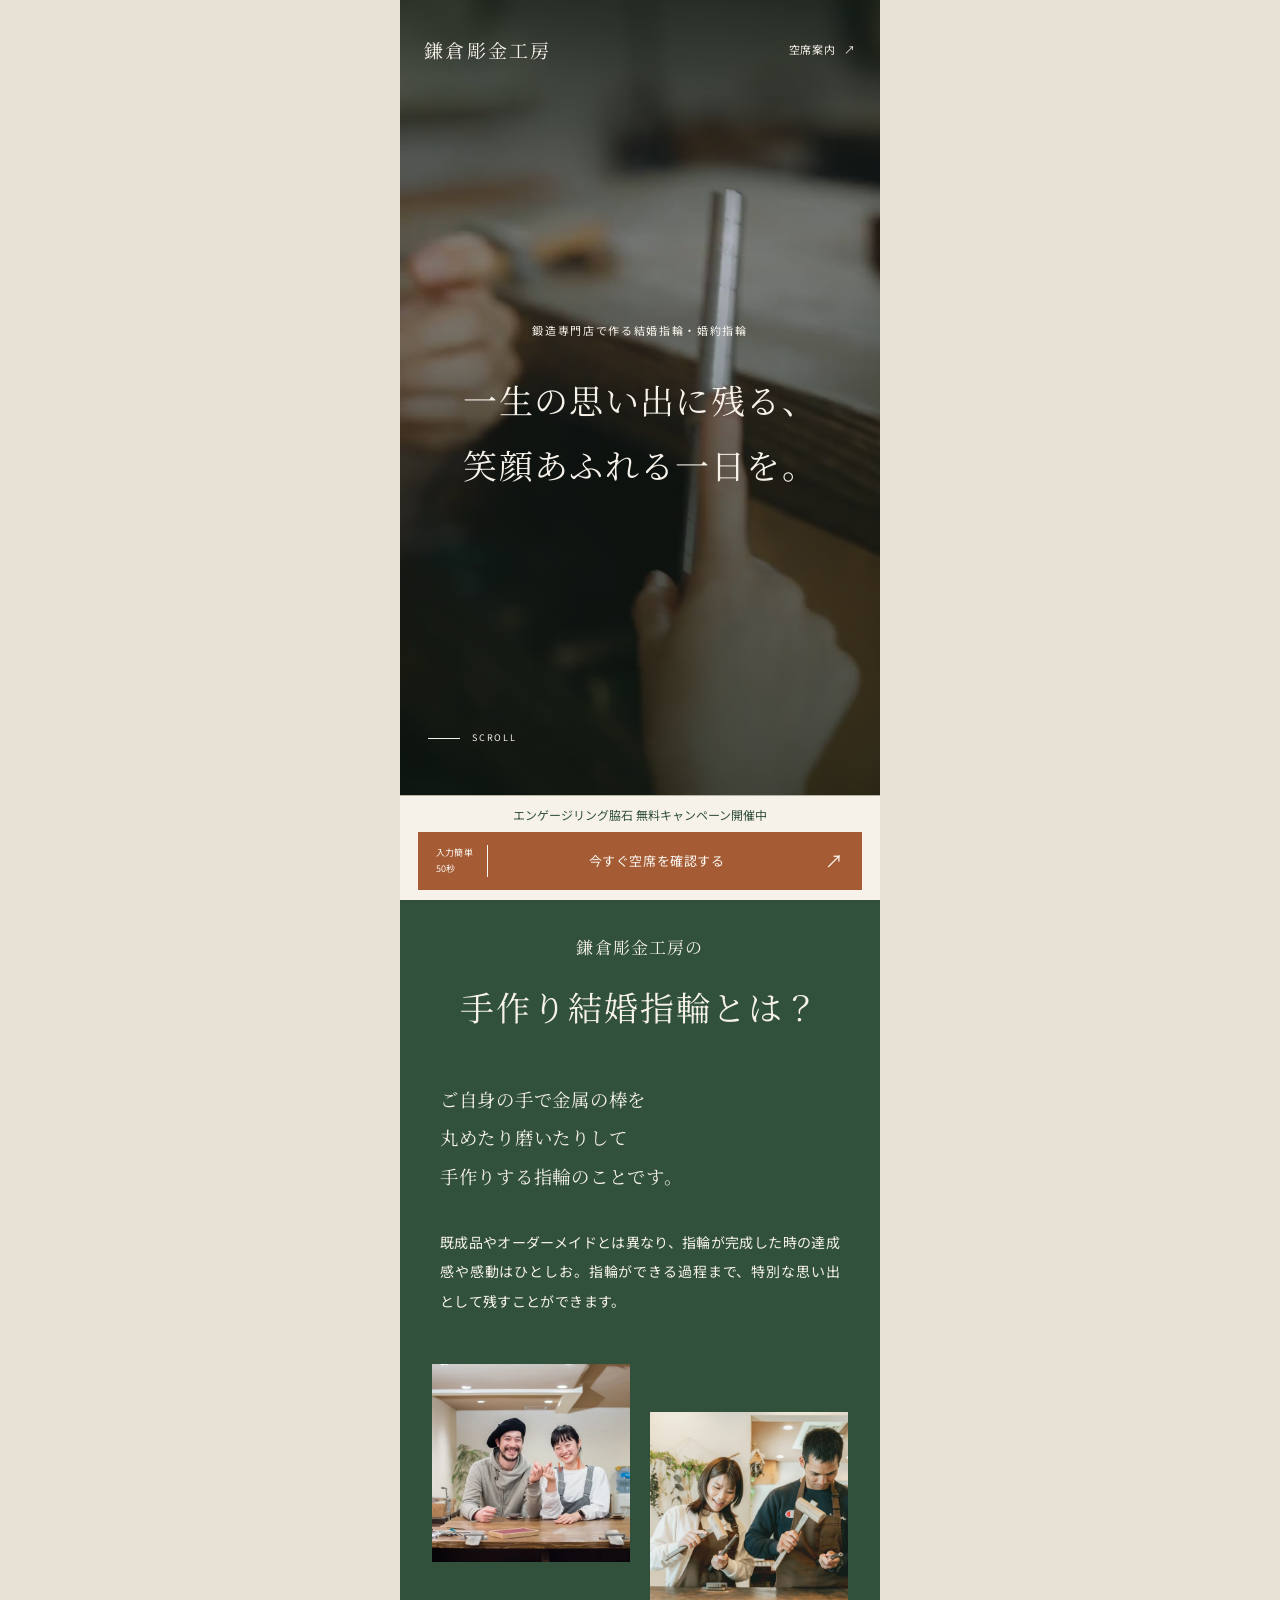
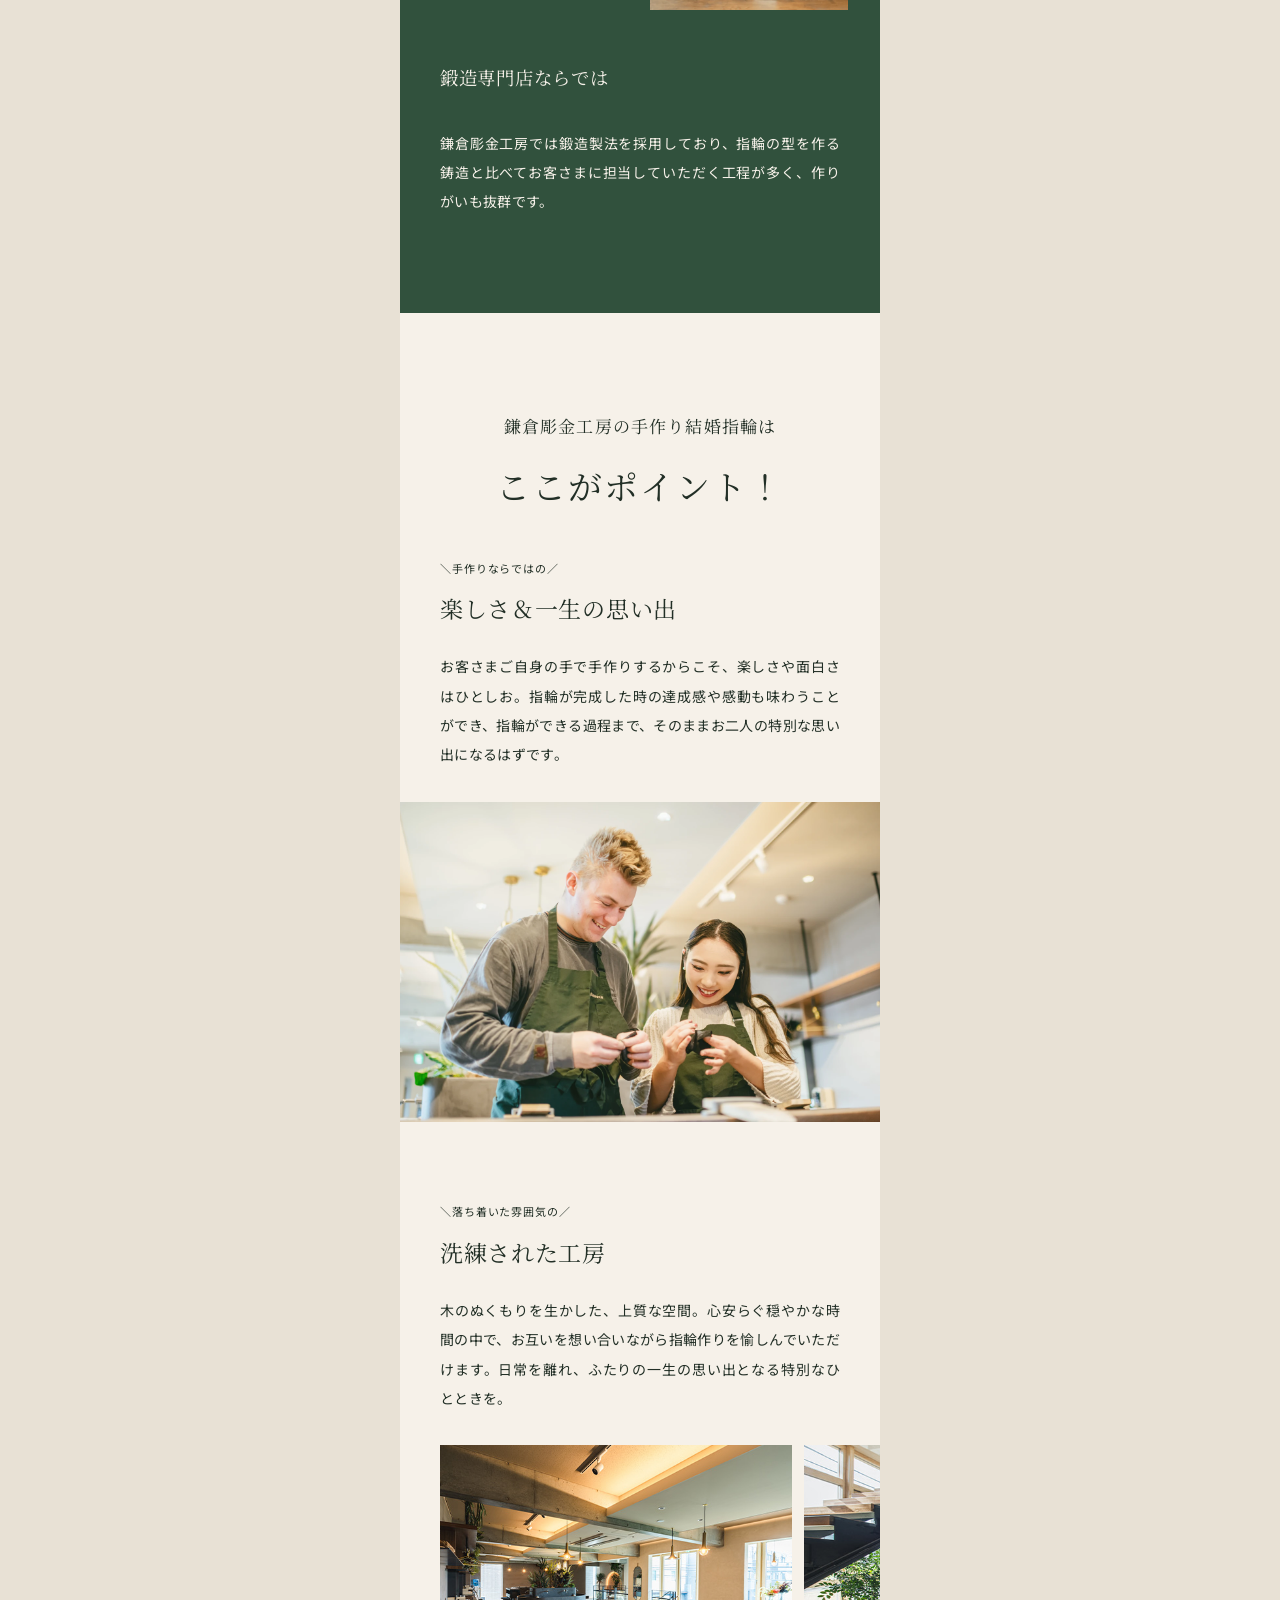
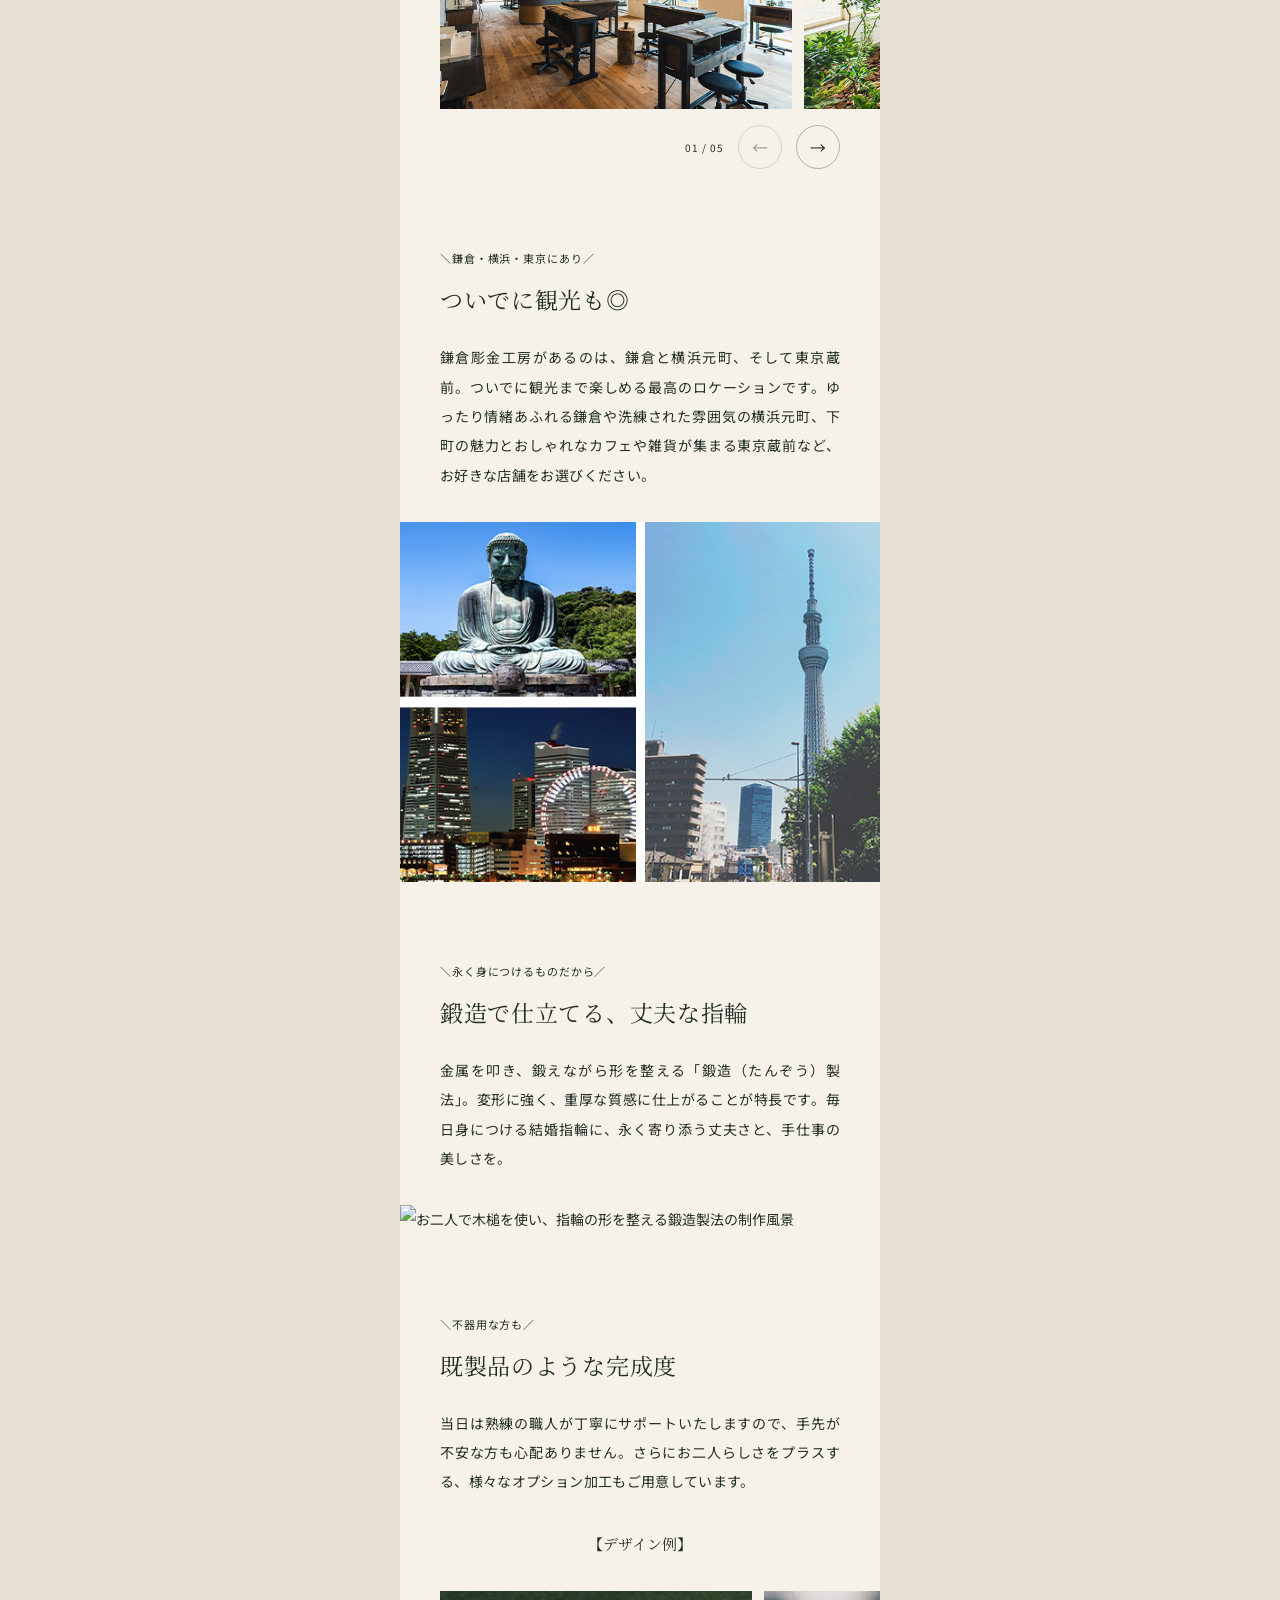
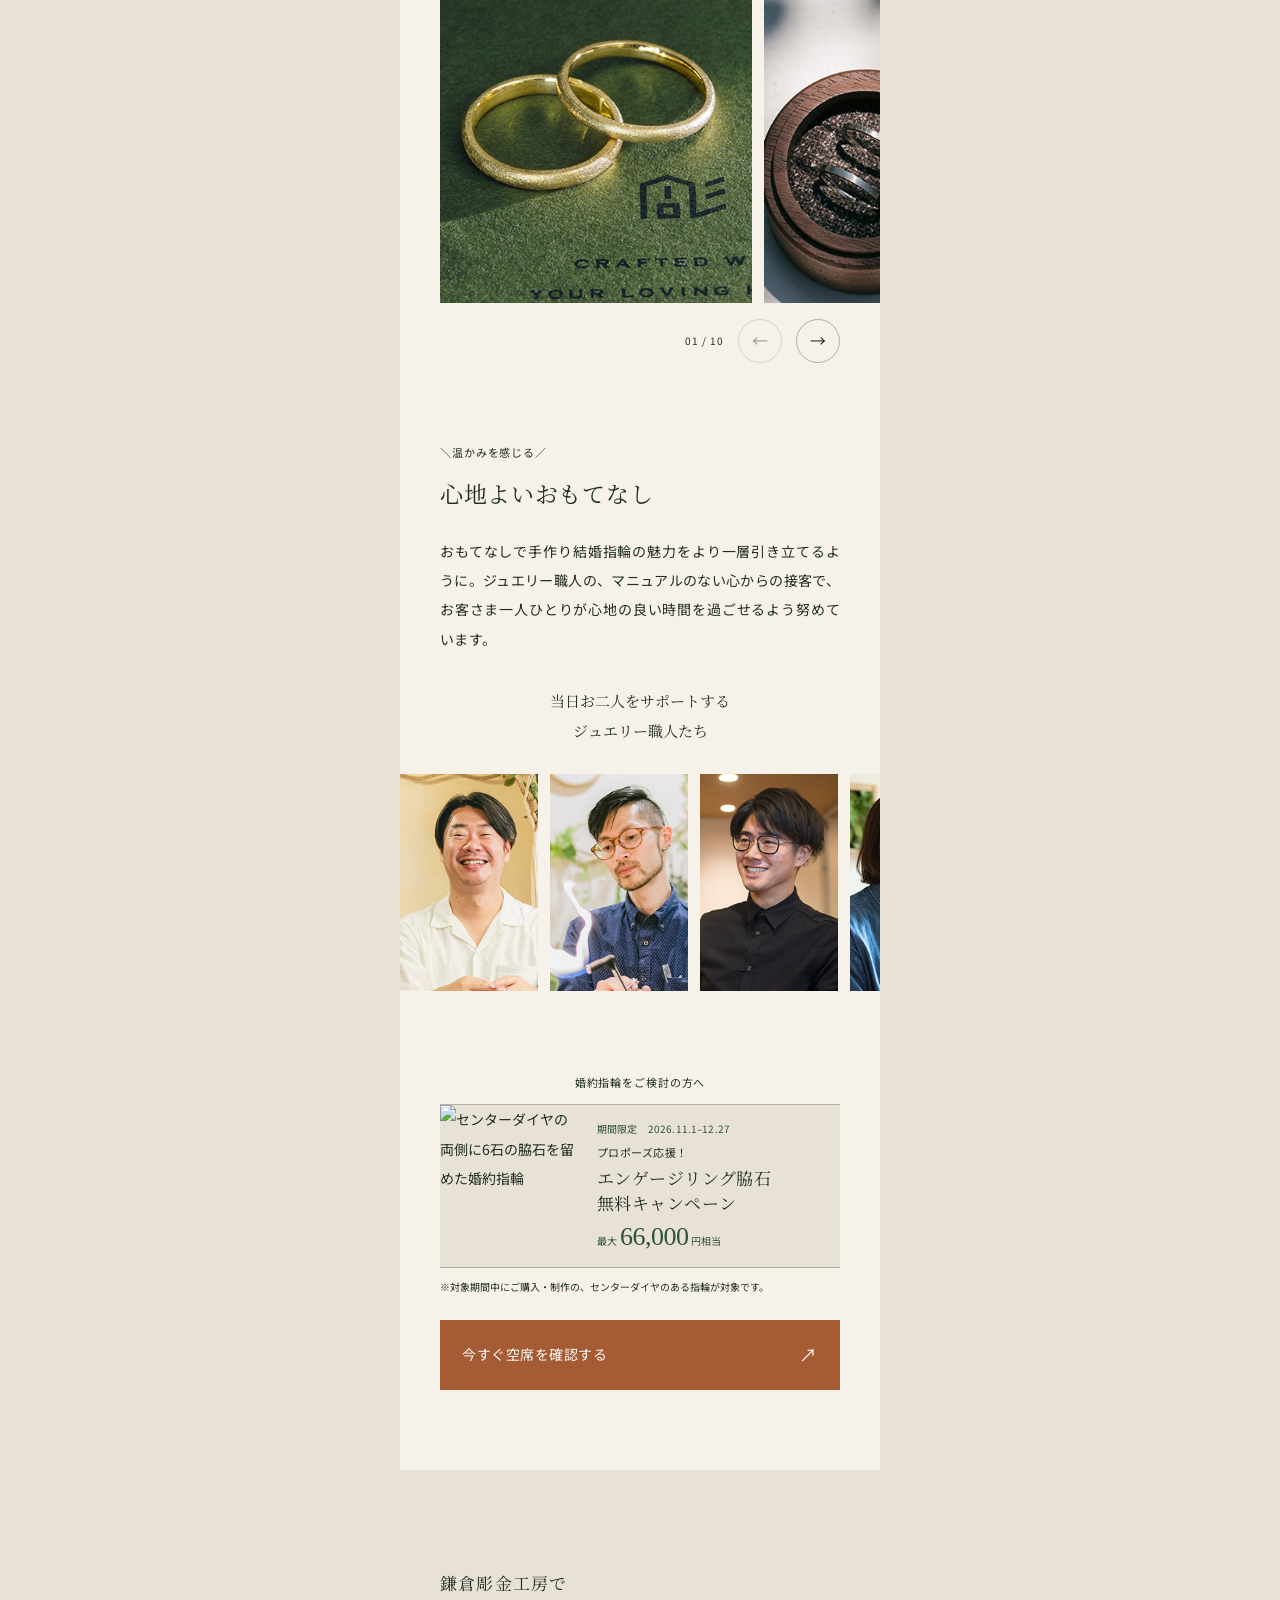
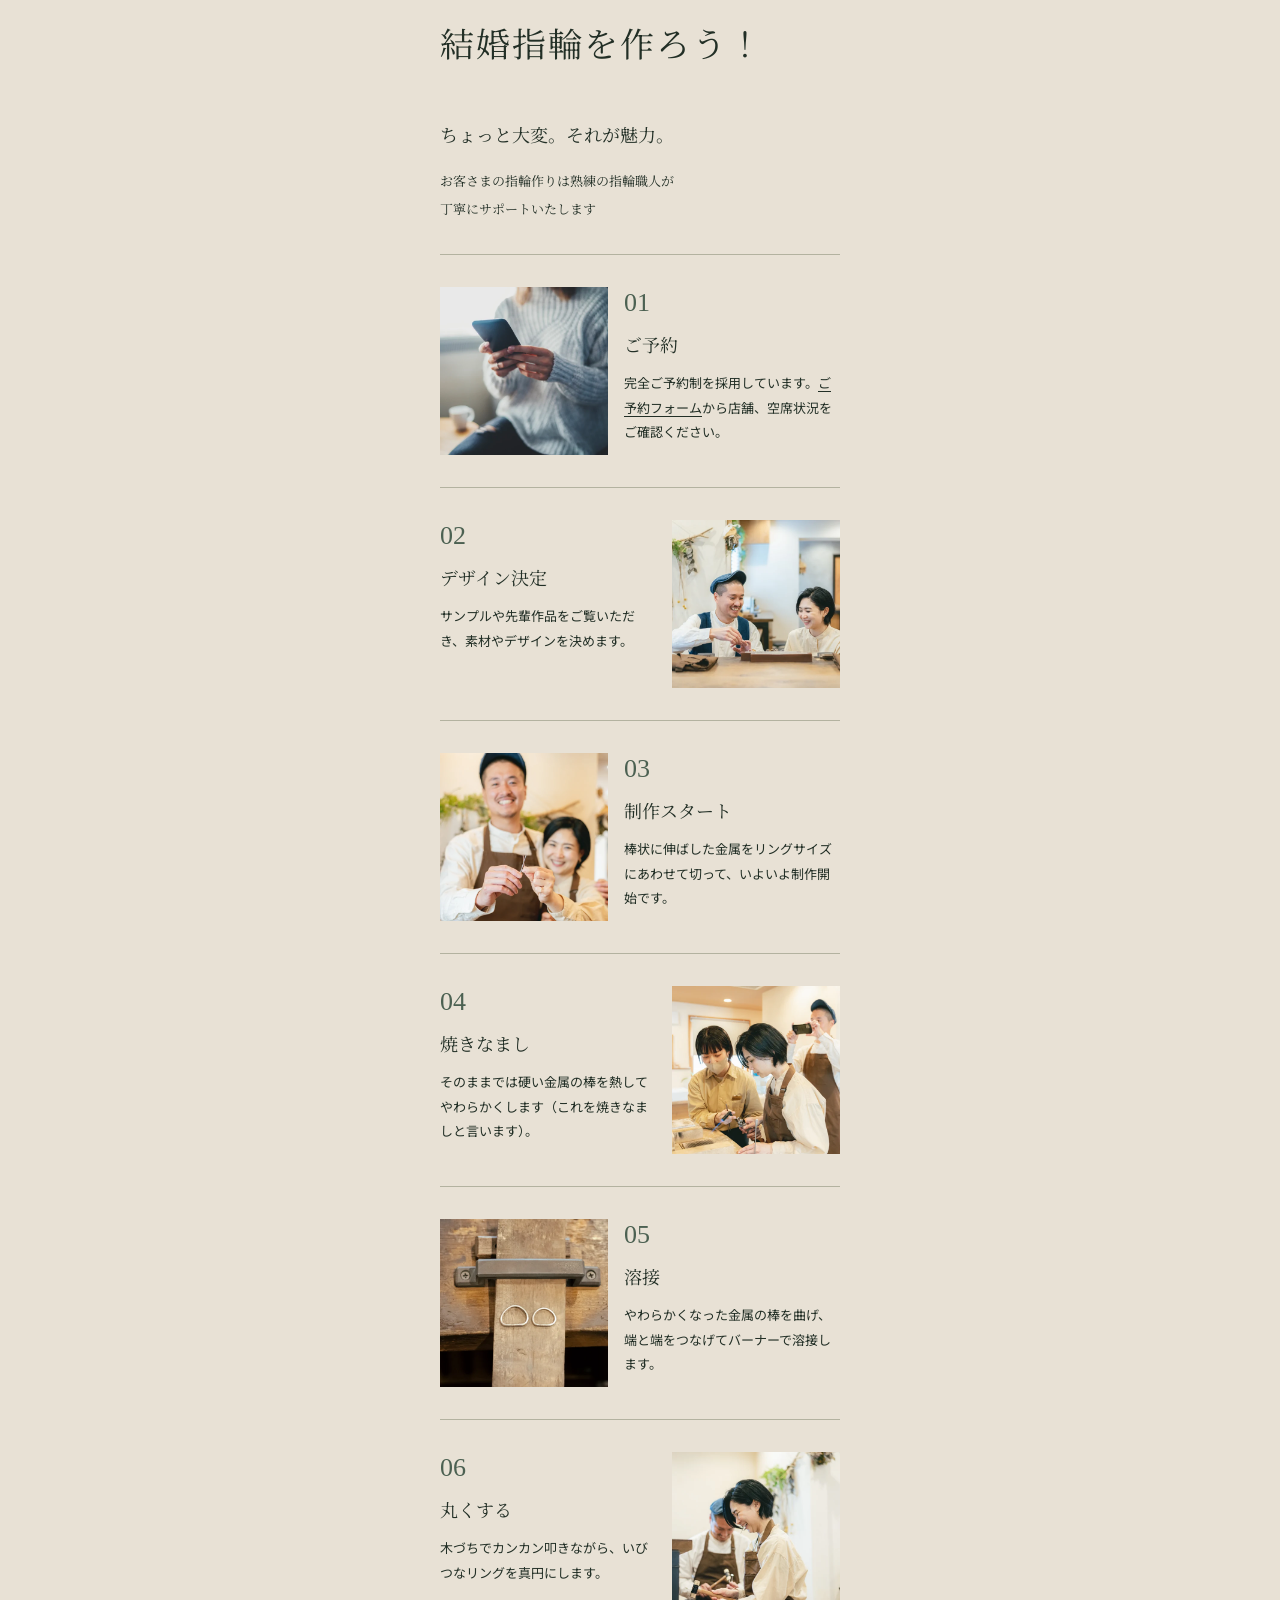
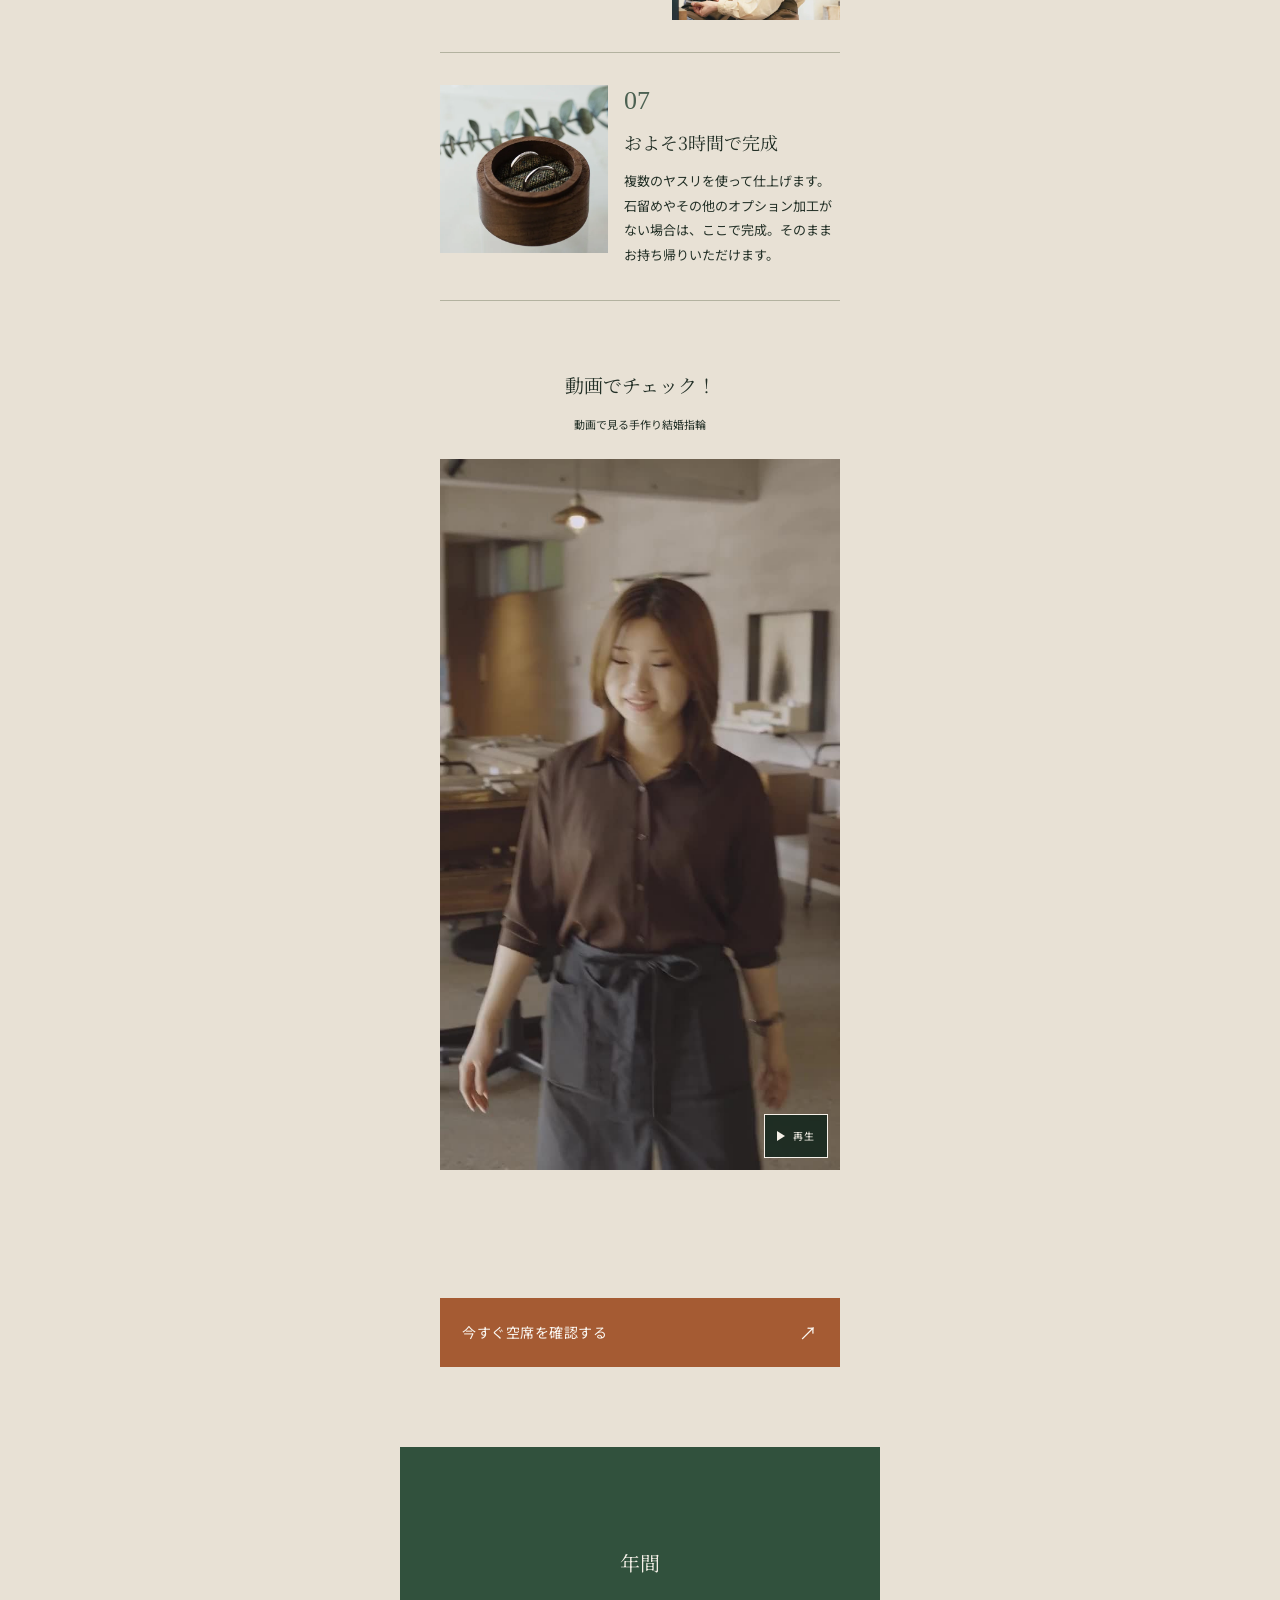
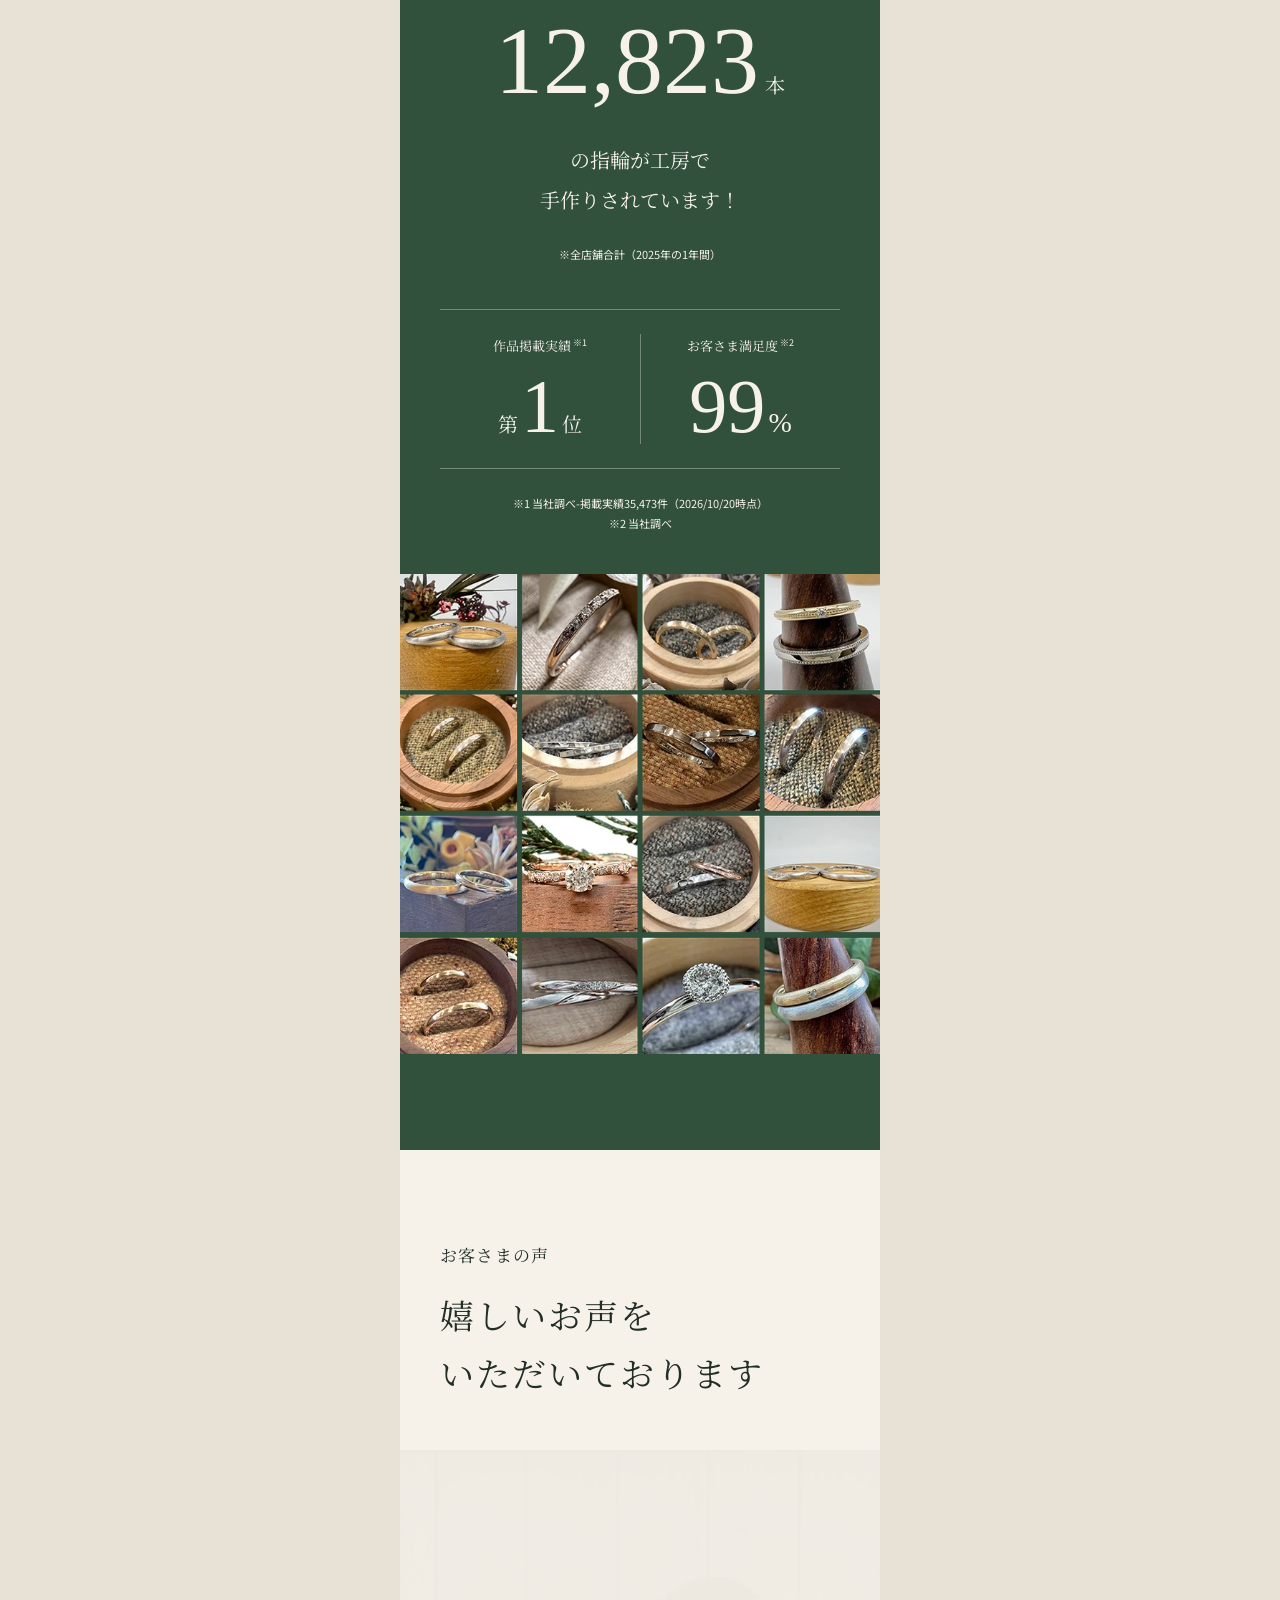
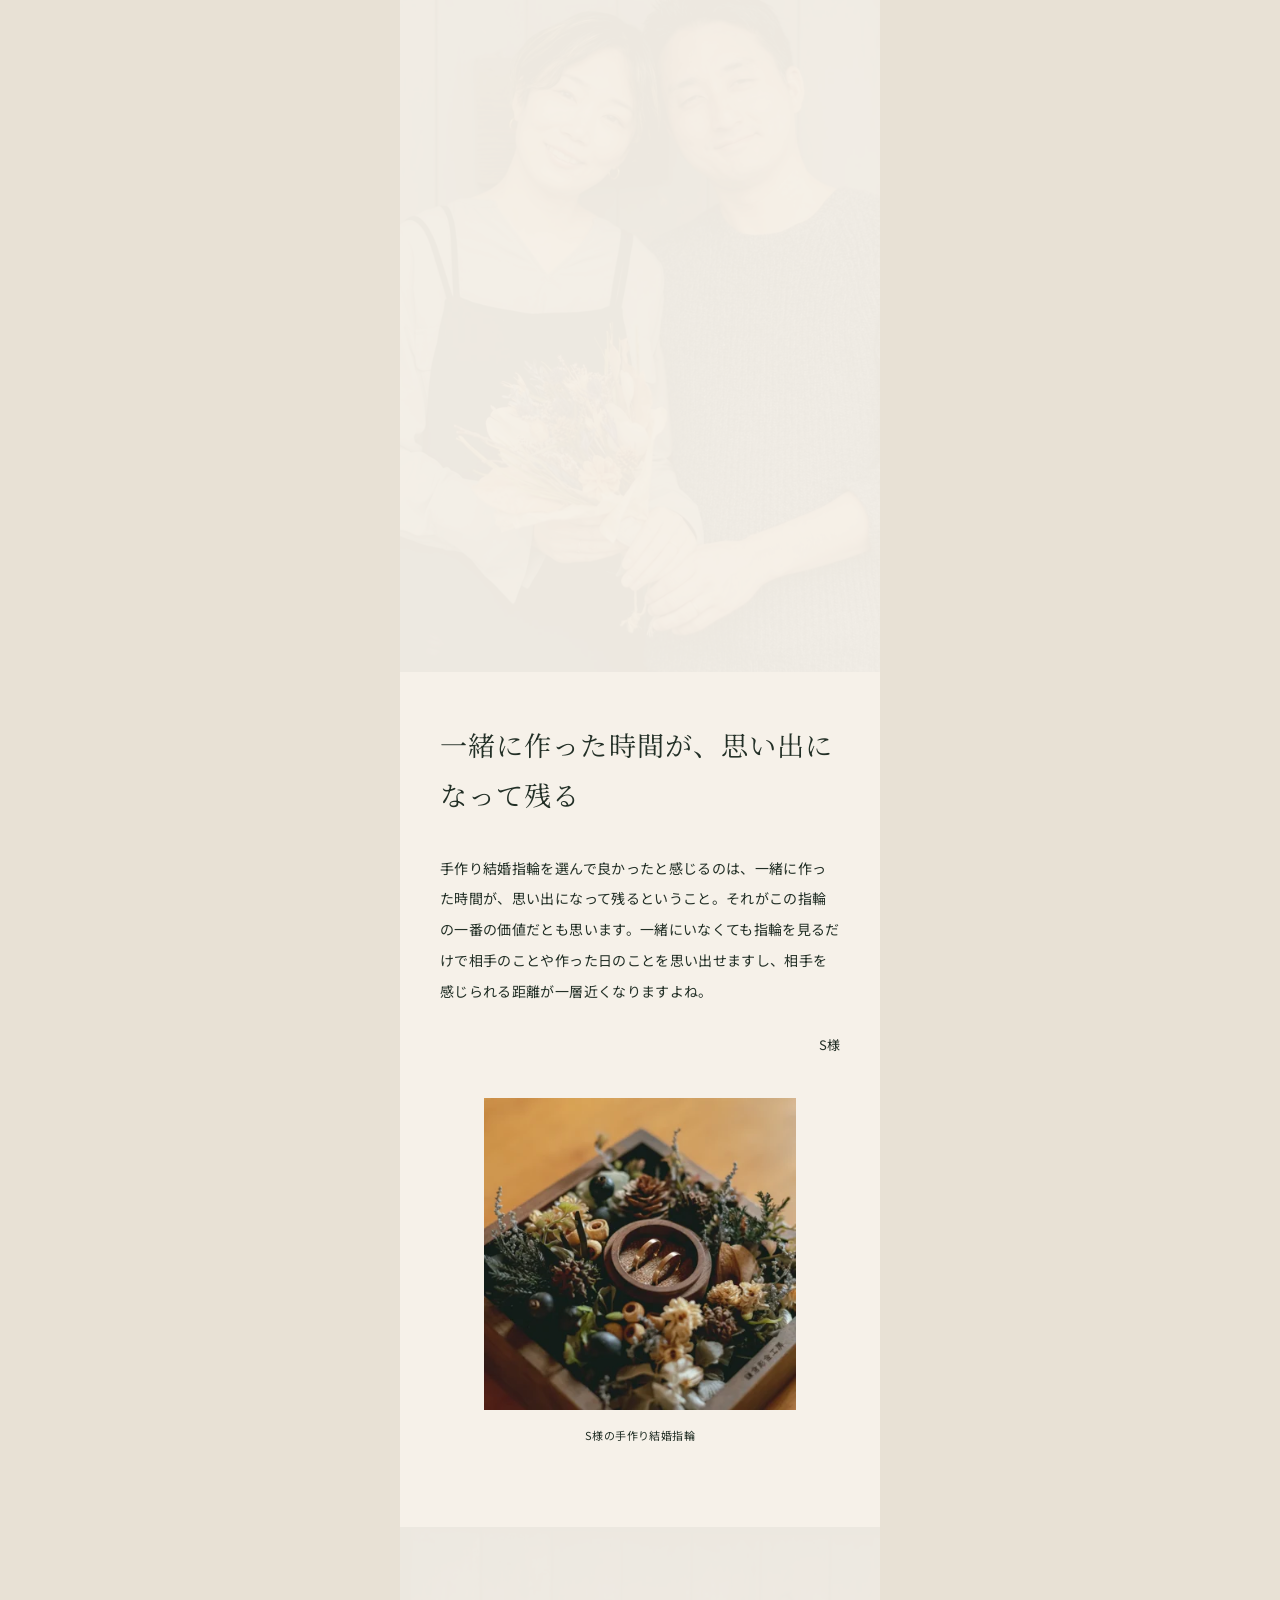
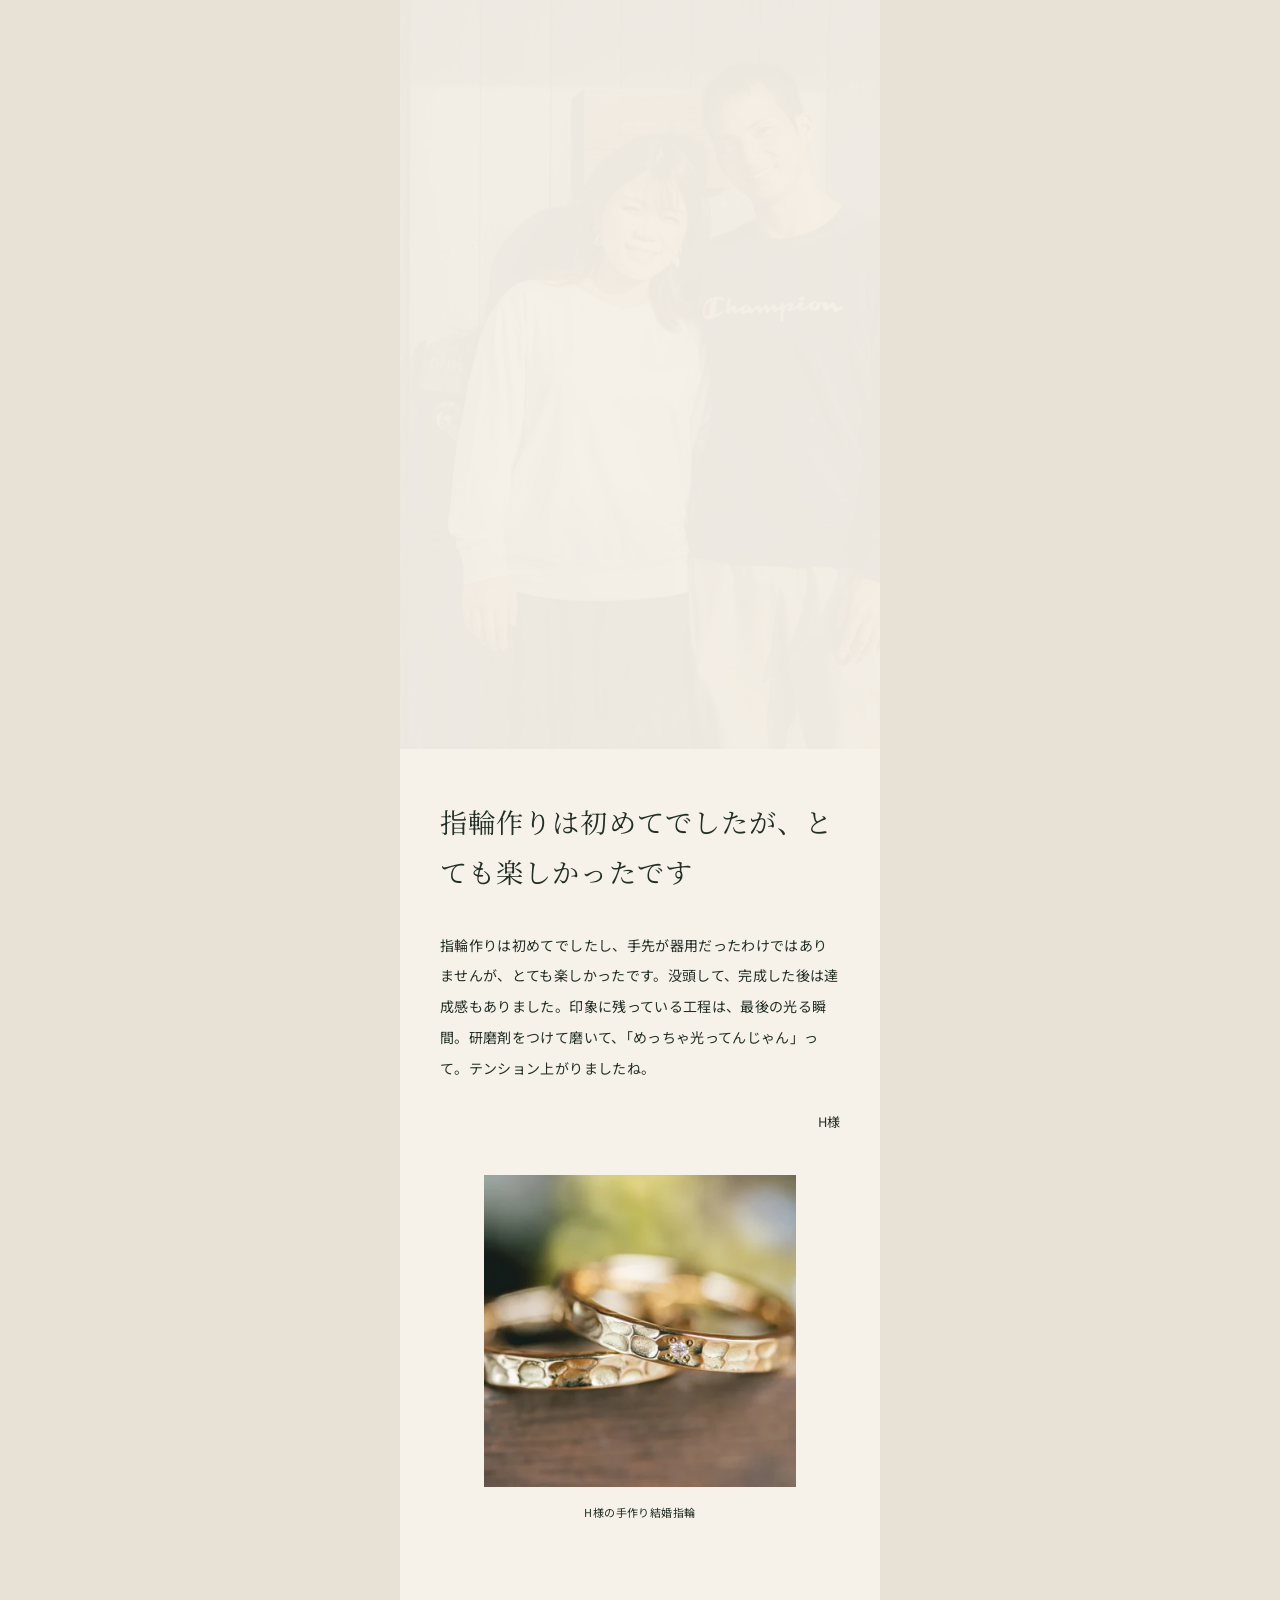
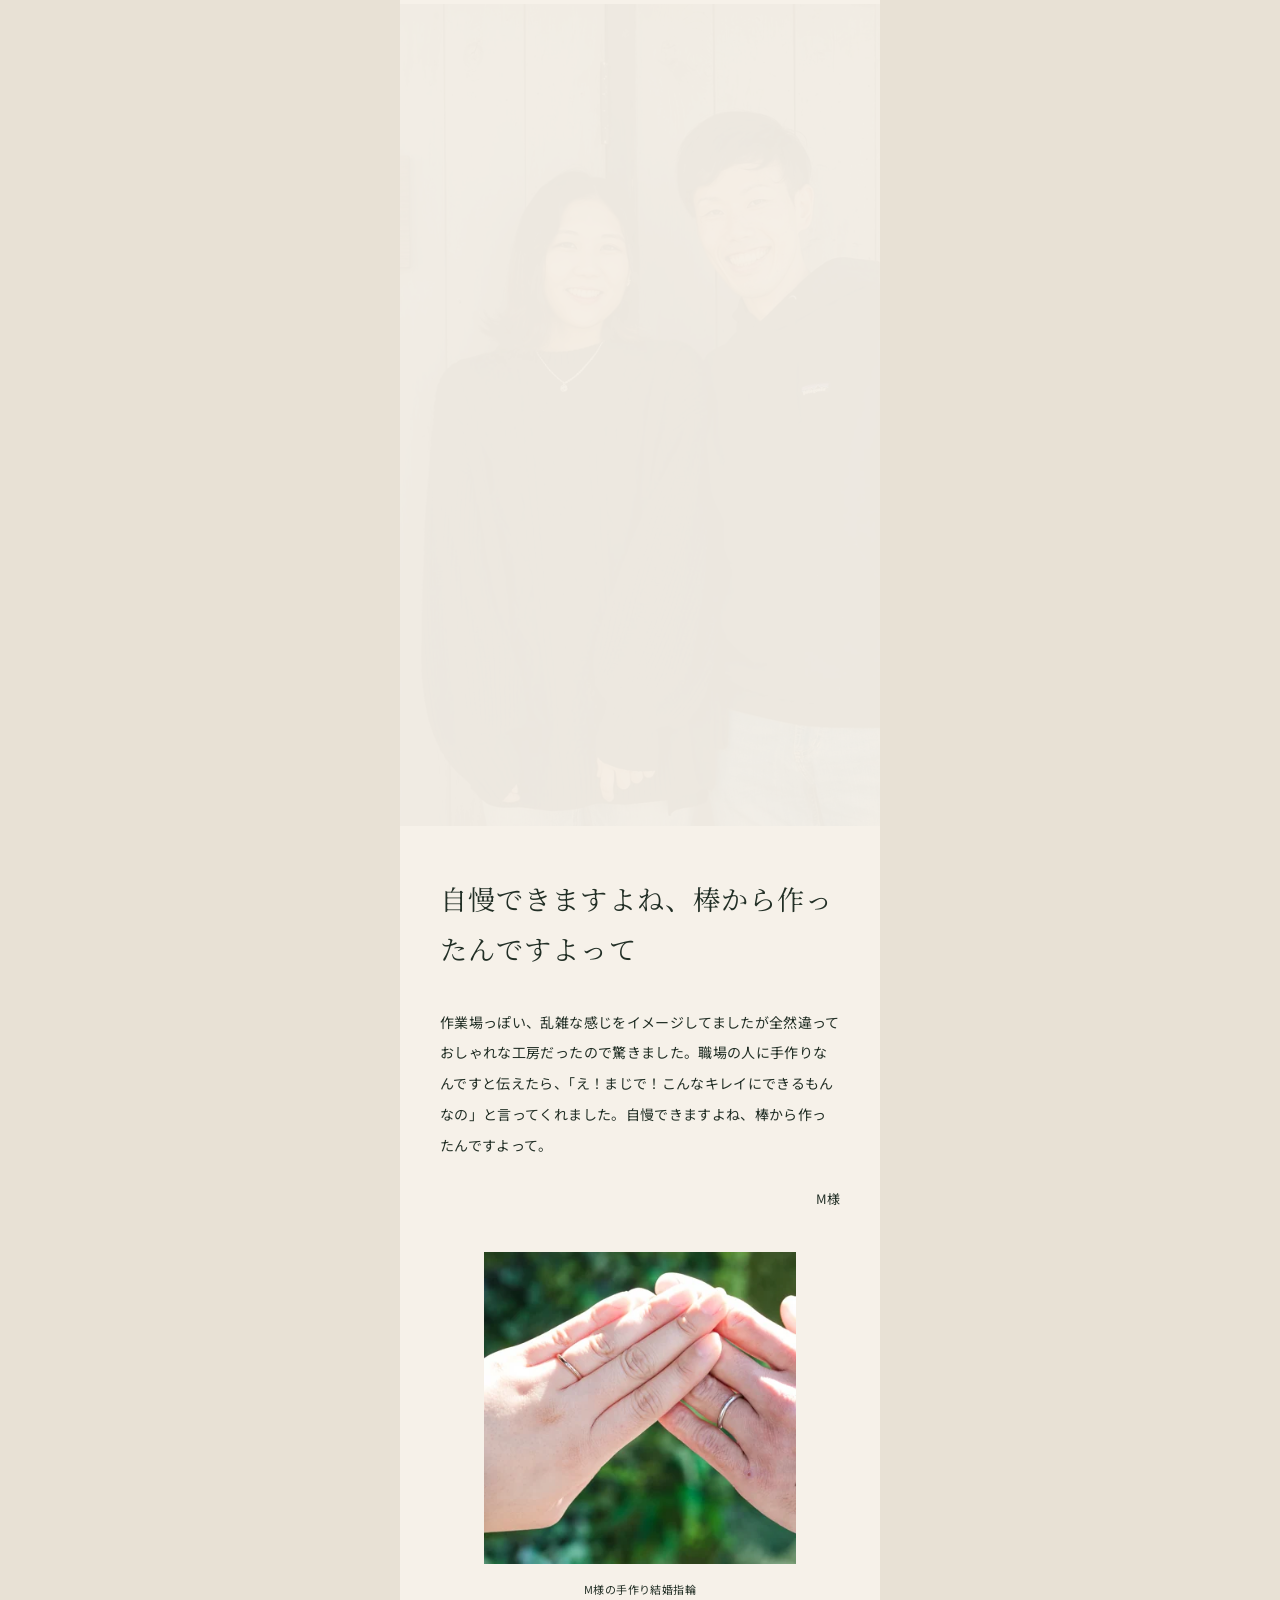
==== commit 17426346: "LPの脇石キャンペーン告知と確定済み原稿を確認用ページへ反映" ====
--- a/lp.html
+++ b/lp.html
@@ -1,7 +1,7 @@
 <!DOCTYPE html>
 
-<html lang="ja"><head><meta charset="utf-8"/><meta content="width=device-width, initial-scale=1, viewport-fit=cover" name="viewport"/><meta content="noindex,nofollow" name="robots"/><meta content="#355746" name="theme-color"/><title>鎌倉彫金工房｜広告LP リニューアルデザイン案</title><meta content="鎌倉彫金工房の手作り結婚指輪・婚約指輪。広告ランディングページのリニューアルデザイン案。" name="description"/><link as="image" fetchpriority="high" href="./assets/video/fv-reels-20261009.jpg" rel="preload"/><link href="https://fonts.googleapis.com" rel="preconnect"/><link crossorigin="" href="https://fonts.gstatic.com" rel="preconnect"/><link href="https://fonts.googleapis.com/css2?family=Noto+Sans+JP:wght@400;500&amp;family=Noto+Serif+JP:wght@400;500&amp;display=swap" rel="stylesheet"/><link href="./tokens.css" rel="stylesheet"/><link href="./lp.css?v=20261020-v2" rel="stylesheet"/><script defer="" src="./lp.js?v=20261020-v2"></script></head><body><main class="lp-page" id="top">
-<section aria-labelledby="hero-title" class="hero" data-loop-video="" data-video-name="背景動画"><video aria-hidden="true" autoplay="" data-src="./assets/video/fv-reels-20261009.mp4" loop="" muted="" playsinline="" poster="./assets/video/fv-reels-20261009.jpg" preload="none"></video><header class="masthead"><a class="brand" href="#top">鎌倉彫金工房</a><a class="header-reserve" href="https://reserve.kamakura-chokin.com/reserves/add">空席案内<span aria-hidden="true">↗</span></a></header><div class="hero-copy"><p class="hero-kicker">棒から作る結婚指輪・婚約指輪</p><h1 aria-label="一生の思い出に残る、笑顔あふれる一日を。" id="hero-title">
+<html lang="ja"><head><meta charset="utf-8"/><meta content="width=device-width, initial-scale=1, viewport-fit=cover" name="viewport"/><meta content="noindex,nofollow" name="robots"/><meta content="#355746" name="theme-color"/><title>鍛造専門店で作る結婚指輪・婚約指輪　鎌倉彫金工房</title><meta content="一生の思い出に残る、笑顔あふれる一日を。鎌倉彫金工房の手作り結婚指輪とは、ご自身の手で金属の棒を丸めたり磨いたりして手作りする指輪のこと。既成品やオーダーメイドとは異なり、指輪が完成した時の達成感や感動はひとしお。指輪ができる過程まで、特別な思い出として残すことができます。" name="description"/><link as="image" fetchpriority="high" href="./assets/video/fv-reels-20261009.jpg" rel="preload"/><link href="https://fonts.googleapis.com" rel="preconnect"/><link crossorigin="" href="https://fonts.gstatic.com" rel="preconnect"/><link href="https://fonts.googleapis.com/css2?family=Noto+Sans+JP:wght@400;500&amp;family=Noto+Serif+JP:wght@400;500&amp;display=swap" rel="stylesheet"/><link href="./tokens.css" rel="stylesheet"/><link href="./lp.css?v=20261021-forging-v2" rel="stylesheet"/><script defer="" src="./lp.js?v=20261020-ios-v4"></script><link rel="stylesheet" href="./campaign.css?v=20261026-v3"></head><body><main class="lp-page" id="top">
+<section aria-labelledby="hero-title" class="hero"><video aria-hidden="true" autoplay="" src="./assets/video/fv-reels-20261020-ios-v4.mp4" loop="" muted="" playsinline="" poster="./assets/video/fv-reels-20261009.jpg" preload="auto" width="720" height="1280"></video><header class="masthead"><a class="brand" href="#top">鎌倉彫金工房</a><a class="header-reserve" href="https://reserve.kamakura-chokin.com/reserves/add">空席案内<span aria-hidden="true">↗</span></a></header><div class="hero-copy"><p class="hero-kicker">鍛造専門店で作る結婚指輪・婚約指輪</p><h1 aria-label="一生の思い出に残る、笑顔あふれる一日を。" id="hero-title">
 <span aria-hidden="true" class="hero-line"><span class="hero-glyph" style="--char:0">一</span><span class="hero-glyph" style="--char:1">生</span><span class="hero-glyph" style="--char:2">の</span><span class="hero-glyph" style="--char:3">思</span><span class="hero-glyph" style="--char:4">い</span><span class="hero-glyph" style="--char:5">出</span><span class="hero-glyph" style="--char:6">に</span><span class="hero-glyph" style="--char:7">残</span><span class="hero-glyph" style="--char:8">る</span><span class="hero-glyph" style="--char:9">、</span>
 </span>
 <span aria-hidden="true" class="hero-line"><span class="hero-glyph" style="--char:10">笑</span><span class="hero-glyph" style="--char:11">顔</span><span class="hero-glyph" style="--char:12">あ</span><span class="hero-glyph" style="--char:13">ふ</span><span class="hero-glyph" style="--char:14">れ</span><span class="hero-glyph" style="--char:15">る</span><span class="hero-glyph" style="--char:16">一</span><span class="hero-glyph" style="--char:17">日</span><span class="hero-glyph" style="--char:18">を</span><span class="hero-glyph" style="--char:19">。</span>
@@ -10,17 +10,19 @@
 <section class="section intro" id="concept"><h2 class="section-title center reveal"><small>鎌倉彫金工房の</small>手作り結婚指輪とは？</h2><h3>ご自身の手で金属の棒を<br/>丸めたり磨いたりして<br/>手作りする指輪のことです。</h3><p class="copy">既成品やオーダーメイドとは異なり、指輪が完成した時の達成感や感動はひとしお。指輪ができる過程まで、特別な思い出として残すことができます。</p><div class="intro-pictures" id="concept-photos">
 <figure class="photo reveal"><img alt="完成した手作り結婚指輪を見せるおふたり" decoding="async" height="560" loading="lazy" src="./assets/lp/intro-01-frameless-20261008.webp" width="560"/></figure>
 <figure class="photo reveal"><img alt="鍛造製法で指輪を仕上げる様子" decoding="async" height="560" loading="lazy" src="./assets/lp/intro-02-frameless-20261008.webp" width="560"/></figure>
-</div><p class="copy">鎌倉彫金工房では鍛造製法を採用しており、指輪の型を作る鋳造と比べてお客さまに担当していただく工程が多く、作りがいも抜群です。</p></section>
+</div><h3 id="forging-title">鍛造専門店ならでは</h3><p class="copy">鎌倉彫金工房では鍛造製法を採用しており、指輪の型を作る鋳造と比べてお客さまに担当していただく工程が多く、作りがいも抜群です。</p></section>
 <section class="section features" id="points"><h2 class="section-title center reveal"><small>鎌倉彫金工房の手作り結婚指輪は</small>ここがポイント！</h2>
 <article class="point" id="memories"><h3 class="reveal"><small>＼手作りならではの／</small>楽しさ＆一生の思い出</h3><p class="copy">お客さまご自身の手で手作りするからこそ、楽しさや面白さはひとしお。指輪が完成した時の達成感や感動も味わうことができ、指輪ができる過程まで、そのままお二人の特別な思い出になるはずです。</p>
 <figure class="photo reveal"><img alt="笑顔で結婚指輪を手作りするお二人" decoding="async" height="982" loading="lazy" src="./assets/lp/memories-couple-20261009-v3.webp" width="1472"/></figure>
 </article>
-<article class="point"><h3 class="reveal"><small>＼落ち着いた雰囲気の／</small>洗練された工房</h3><p class="copy">木のぬくもりを生かした、上質な空間。心安らぐ穏やかな時間の中で、お互いを想い合いながら指輪づくりを愉しんでいただけます。日常を離れ、ふたりの一生の思い出となる特別なひとときを。</p>
+<article class="point"><h3 class="reveal"><small>＼落ち着いた雰囲気の／</small>洗練された工房</h3><p class="copy">木のぬくもりを生かした、上質な空間。心安らぐ穏やかな時間の中で、お互いを想い合いながら指輪作りを愉しんでいただけます。日常を離れ、ふたりの一生の思い出となる特別なひとときを。</p>
 <div aria-label="工房の内観" class="gallery" role="region"><div aria-label="工房の内観の写真。左右キーでも移動できます" class="gallery-track" tabindex="0"><figure class="photo"><img alt="木を基調とした落ち着いた工房の内観 1" decoding="async" height="400" loading="lazy" src="./assets/lp/sec03-img02-01.jpg" width="590"/></figure><figure class="photo"><img alt="木を基調とした落ち着いた工房の内観 2" decoding="async" height="400" loading="lazy" src="./assets/lp/sec03-img02-02.jpg" width="590"/></figure><figure class="photo"><img alt="木を基調とした落ち着いた工房の内観 3" decoding="async" height="400" loading="lazy" src="./assets/lp/sec03-img02-03.jpg" width="590"/></figure><figure class="photo"><img alt="木を基調とした落ち着いた工房の内観 4" decoding="async" height="400" loading="lazy" src="./assets/lp/sec03-img02-04.jpg" width="590"/></figure><figure class="photo"><img alt="木を基調とした落ち着いた工房の内観 5" decoding="async" height="400" loading="lazy" src="./assets/lp/sec03-img02-05.jpg" width="590"/></figure></div><div class="gallery-controls"><span class="gallery-count">01 / 05</span><button aria-label="工房の内観の前の写真" class="gallery-button" data-direction="-1" type="button">←</button><button aria-label="工房の内観の次の写真" class="gallery-button" data-direction="1" type="button">→</button></div></div>
 </article>
 <article class="point"><h3 class="reveal"><small>＼鎌倉・横浜・東京にあり／</small>ついでに観光も◎</h3><p class="copy">鎌倉彫金工房があるのは、鎌倉と横浜元町、そして東京蔵前。ついでに観光まで楽しめる最高のロケーションです。ゆったり情緒あふれる鎌倉や洗練された雰囲気の横浜元町、下町の魅力とおしゃれなカフェや雑貨が集まる東京蔵前など、お好きな店舗をお選びください。</p>
 <figure class="photo reveal"><img alt="店舗周辺の散策や観光と合わせて訪れやすい立地" decoding="async" height="400" loading="lazy" src="./assets/lp/sec03-img03-01.jpg" width="590"/></figure>
 </article>
+<article aria-labelledby="forging-point-title" class="point" id="forging-point"><h3 class="reveal" id="forging-point-title"><small>＼永く身につけるものだから／</small>鍛造で仕立てる、丈夫な指輪</h3><p class="copy">金属を叩き、鍛えながら形を整える「鍛造（たんぞう）製法」。変形に強く、重厚な質感に仕上がることが特長です。毎日身につける結婚指輪に、永く寄り添う丈夫さと、手仕事の美しさを。</p>
+<figure class="photo reveal"><img alt="お二人で木槌を使い、指輪の形を整える鍛造製法の制作風景" decoding="async" height="1922" loading="lazy" src="./assets/lp/forging-20261021.webp" width="2880"/></figure></article>
 <article class="point">
 <h3 class="reveal"><small>＼不器用な方も／</small>既製品のような完成度</h3><p class="copy">当日は熟練の職人が丁寧にサポートいたしますので、手先が不安な方も心配ありません。さらにお二人らしさをプラスする、様々なオプション加工もご用意しています。</p>
 <p class="staff-caption">【デザイン例】</p><div aria-label="結婚指輪のデザイン例" class="gallery gallery--rings" role="region"><div aria-label="結婚指輪のデザイン例の写真。左右キーでも移動できます" class="gallery-track" tabindex="0"><figure class="photo"><img alt="手作り結婚指輪のデザイン例 1" decoding="async" height="400" loading="lazy" src="./assets/lp/sec03-img04-01.jpg" width="590"/></figure><figure class="photo"><img alt="手作り結婚指輪のデザイン例 2" decoding="async" height="400" loading="lazy" src="./assets/lp/sec03-img04-02.jpg" width="590"/></figure><figure class="photo"><img alt="手作り結婚指輪のデザイン例 3" decoding="async" height="400" loading="lazy" src="./assets/lp/sec03-img04-03.jpg" width="590"/></figure><figure class="photo"><img alt="手作り結婚指輪のデザイン例 4" decoding="async" height="400" loading="lazy" src="./assets/lp/sec03-img04-04.jpg" width="590"/></figure><figure class="photo"><img alt="手作り結婚指輪のデザイン例 5" decoding="async" height="400" loading="lazy" src="./assets/lp/sec03-img04-05.jpg" width="590"/></figure><figure class="photo"><img alt="手作り結婚指輪のデザイン例 6" decoding="async" height="400" loading="lazy" src="./assets/lp/sec03-img04-06.jpg" width="590"/></figure><figure class="photo"><img alt="手作り結婚指輪のデザイン例 7" decoding="async" height="400" loading="lazy" src="./assets/lp/sec03-img04-07.jpg" width="590"/></figure><figure class="photo"><img alt="手作り結婚指輪のデザイン例 8" decoding="async" height="400" loading="lazy" src="./assets/lp/sec03-img04-08.jpg" width="590"/></figure><figure class="photo"><img alt="手作り結婚指輪のデザイン例 9" decoding="async" height="400" loading="lazy" src="./assets/lp/sec03-img04-09.jpg" width="590"/></figure><figure class="photo"><img alt="手作り結婚指輪のデザイン例 10" decoding="async" height="400" loading="lazy" src="./assets/lp/sec03-img04-10.jpg" width="590"/></figure></div><div class="gallery-controls"><span class="gallery-count">01 / 10</span><button aria-label="結婚指輪のデザイン例の前の写真" class="gallery-button" data-direction="-1" type="button">←</button><button aria-label="結婚指輪のデザイン例の次の写真" class="gallery-button" data-direction="1" type="button">→</button></div></div>
@@ -29,7 +31,17 @@
 <h3 class="reveal"><small>＼温かみを感じる／</small>心地よいおもてなし</h3><p class="copy">おもてなしで手作り結婚指輪の魅力をより一層引き立てるように。ジュエリー職人の、マニュアルのない心からの接客で、お客さま一人ひとりが心地の良い時間を過ごせるよう努めています。</p>
 <p class="staff-caption">当日お二人をサポートする<br/>ジュエリー職人たち</p><div aria-label="ジュエリー職人" class="staff-marquee" data-staff-marquee="" role="region"><div class="staff-marquee-track"><div class="staff-marquee-set"><figure class="photo"><img alt="当日ふたりをサポートするジュエリー職人 1" decoding="async" height="339" loading="lazy" src="./assets/lp/sec03-img05-01.jpg" width="190"/></figure><figure class="photo"><img alt="当日ふたりをサポートするジュエリー職人 2" decoding="async" height="338" loading="lazy" src="./assets/lp/sec03-img05-02.jpg" width="190"/></figure><figure class="photo"><img alt="当日ふたりをサポートするジュエリー職人 3" decoding="async" height="339" loading="lazy" src="./assets/lp/sec03-img05-03.jpg" width="190"/></figure><figure class="photo"><img alt="当日ふたりをサポートするジュエリー職人 4" decoding="async" height="339" loading="lazy" src="./assets/lp/sec03-img05-04.jpg" width="190"/></figure><figure class="photo"><img alt="当日ふたりをサポートするジュエリー職人 5" decoding="async" height="339" loading="lazy" src="./assets/lp/sec03-img05-05.jpg" width="190"/></figure><figure class="photo"><img alt="当日ふたりをサポートするジュエリー職人 6" decoding="async" height="339" loading="lazy" src="./assets/lp/sec03-img05-06.jpg" width="190"/></figure><figure class="photo"><img alt="当日ふたりをサポートするジュエリー職人 7" decoding="async" height="339" loading="lazy" src="./assets/lp/sec03-img05-07.jpg" width="190"/></figure><figure class="photo"><img alt="当日ふたりをサポートするジュエリー職人 8" decoding="async" height="339" loading="lazy" src="./assets/lp/sec03-img05-08.jpg" width="190"/></figure><figure class="photo"><img alt="当日ふたりをサポートするジュエリー職人 9" decoding="async" height="339" loading="lazy" src="./assets/lp/sec03-img05-09.jpg" width="190"/></figure><figure class="photo"><img alt="当日ふたりをサポートするジュエリー職人 10" decoding="async" height="339" loading="lazy" src="./assets/lp/sec03-img05-10.jpg" width="190"/></figure><figure class="photo"><img alt="当日ふたりをサポートするジュエリー職人 11" decoding="async" height="338" loading="lazy" src="./assets/lp/sec03-img05-11.jpg" width="190"/></figure><figure class="photo"><img alt="当日ふたりをサポートするジュエリー職人 12" decoding="async" height="339" loading="lazy" src="./assets/lp/sec03-img05-12.jpg" width="190"/></figure><figure class="photo"><img alt="当日ふたりをサポートするジュエリー職人 13" decoding="async" height="339" loading="lazy" src="./assets/lp/sec03-img05-13.jpg" width="190"/></figure><figure class="photo"><img alt="当日ふたりをサポートするジュエリー職人 14" decoding="async" height="339" loading="lazy" src="./assets/lp/sec03-img05-14.jpg" width="190"/></figure><figure class="photo"><img alt="当日ふたりをサポートするジュエリー職人 15" decoding="async" height="339" loading="lazy" src="./assets/lp/sec03-img05-15.jpg" width="190"/></figure><figure class="photo"><img alt="当日ふたりをサポートするジュエリー職人 16" decoding="async" height="339" loading="lazy" src="./assets/lp/sec03-img05-16.jpg" width="190"/></figure><figure class="photo"><img alt="当日ふたりをサポートするジュエリー職人 17" decoding="async" height="339" loading="lazy" src="./assets/lp/sec03-img05-17.jpg" width="190"/></figure><figure class="photo"><img alt="当日ふたりをサポートするジュエリー職人 18" decoding="async" height="339" loading="lazy" src="./assets/lp/sec03-img05-18.jpg" width="190"/></figure><figure class="photo"><img alt="当日ふたりをサポートするジュエリー職人 19" decoding="async" height="339" loading="lazy" src="./assets/lp/sec03-img05-19.jpg" width="190"/></figure><figure class="photo"><img alt="当日ふたりをサポートするジュエリー職人 20" decoding="async" height="339" loading="lazy" src="./assets/lp/sec03-img05-20.jpg" width="190"/></figure><figure class="photo"><img alt="当日ふたりをサポートするジュエリー職人 21" decoding="async" height="339" loading="lazy" src="./assets/lp/sec03-img05-21.jpg" width="190"/></figure><figure class="photo"><img alt="当日ふたりをサポートするジュエリー職人 22" decoding="async" height="339" loading="lazy" src="./assets/lp/sec03-img05-22.jpg" width="190"/></figure><figure class="photo"><img alt="当日ふたりをサポートするジュエリー職人 23" decoding="async" height="339" loading="lazy" src="./assets/lp/sec03-img05-23.jpg" width="190"/></figure><figure class="photo"><img alt="当日ふたりをサポートするジュエリー職人 24" decoding="async" height="339" loading="lazy" src="./assets/lp/sec03-img05-24.jpg" width="190"/></figure><figure class="photo"><img alt="当日ふたりをサポートするジュエリー職人 25" decoding="async" height="339" loading="lazy" src="./assets/lp/sec03-img05-25.jpg" width="190"/></figure><figure class="photo"><img alt="当日ふたりをサポートするジュエリー職人 26" decoding="async" height="339" loading="lazy" src="./assets/lp/sec03-img05-26.jpg" width="190"/></figure><figure class="photo"><img alt="当日ふたりをサポートするジュエリー職人 27" decoding="async" height="339" loading="lazy" src="./assets/lp/sec03-img05-27.jpg" width="190"/></figure></div></div></div>
 </article>
-</section><div class="section-cta"><a class="reserve-button" href="https://reserve.kamakura-chokin.com/reserves/add">今すぐ空席を確認する<span aria-hidden="true" class="arrow">↗</span></a></div>
+</section><div class="section-cta"><aside class="cp-notice" id="campaign-first" aria-label="婚約指輪をご検討の方へのキャンペーン案内">
+<p class="cp-notice__audience">婚約指輪をご検討の方へ</p>
+<div class="cp-notice__card">
+<figure class="cp-notice__photo"><img src="./assets/lp/campaign-side-stone.jpg" width="1800" height="1200" alt="センターダイヤの両側に6石の脇石を留めた婚約指輪" loading="eager" decoding="async"></figure>
+<div class="cp-notice__body"><span class="cp-notice__period">期間限定　2026.11.1–12.27</span>
+<span class="cp-notice__lead">プロポーズ応援！</span>
+<h3><span>エンゲージリング脇石</span><span>無料キャンペーン</span></h3>
+<p class="cp-notice__value"><small>最大</small><strong>66,000</strong><small>円相当</small></p></div>
+</div><p class="cp-notice__note">※対象期間中にご購入・制作の、センターダイヤのある指輪が対象です。</p>
+
+</aside><a class="reserve-button" href="https://reserve.kamakura-chokin.com/reserves/add">今すぐ空席を確認する<span aria-hidden="true" class="arrow">↗</span></a></div>
 <section class="section making" id="making"><h2 class="section-title reveal"><small>鎌倉彫金工房で</small>結婚指輪を作ろう！</h2><p class="making-lead">ちょっと大変。それが魅力。<small>お客さまの指輪作りは熟練の指輪職人が<br/>丁寧にサポートいたします</small></p><ol class="steps">
 <li class="step"><figure class="step-picture reveal"><img alt="ご予約の制作風景" decoding="async" height="560" loading="lazy" src="./assets/lp/step-01.webp" width="560"/></figure><div class="step-copy"><span aria-hidden="true" class="step-number">01</span><h3>ご予約</h3><p>完全ご予約制を採用しています。<a href="https://reserve.kamakura-chokin.com/reserves/add">ご予約フォーム</a>から店舗、空席状況をご確認ください。</p></div></li>
 <li class="step"><figure class="step-picture reveal"><img alt="デザイン決定の制作風景" decoding="async" height="560" loading="lazy" src="./assets/lp/step-02.webp" width="560"/></figure><div class="step-copy"><span aria-hidden="true" class="step-number">02</span><h3>デザイン決定</h3><p>サンプルや先輩作品をご覧いただき、素材やデザインを決めます。</p></div></li>
@@ -56,4 +68,22 @@
 <h3>横浜元町</h3><p class="store-intro">やわらかな光が入る、すっきりとした空間。</p><div aria-label="横浜元町の工房写真" class="store-gallery" data-store-gallery="" role="region"><div aria-label="工房写真。左右キーでも移動できます" class="store-gallery-track" tabindex="0"><figure class="photo"><img alt="横浜元町：工房の内観" decoding="async" height="1067" loading="lazy" src="./assets/lp/feedback-20261020-v2/yokohama-01.webp" width="1600"/></figure><figure class="photo"><img alt="横浜元町：窓辺の作業スペース" decoding="async" height="1067" loading="lazy" src="./assets/lp/feedback-20261020-v2/yokohama-02.webp" width="1600"/></figure><figure class="photo"><img alt="横浜元町：木の作業台と道具" decoding="async" height="1068" loading="lazy" src="./assets/lp/feedback-20261020-v2/yokohama-03.webp" width="1600"/></figure></div><div aria-label="写真を選ぶ" class="store-thumbnails"><button aria-label="横浜元町の写真1を表示" aria-pressed="true" data-slide="0" type="button"><img alt="" height="100" loading="lazy" src="./assets/lp/feedback-20261020-v2/yokohama-01.webp" width="100"/></button><button aria-label="横浜元町の写真2を表示" aria-pressed="false" data-slide="1" type="button"><img alt="" height="100" loading="lazy" src="./assets/lp/feedback-20261020-v2/yokohama-02.webp" width="100"/></button><button aria-label="横浜元町の写真3を表示" aria-pressed="false" data-slide="2" type="button"><img alt="" height="100" loading="lazy" src="./assets/lp/feedback-20261020-v2/yokohama-03.webp" width="100"/></button></div></div><p class="store-name">鎌倉彫金工房 横浜元町</p><p class="store-address">神奈川県横浜市中区元町4丁目163-3 2F<br/>※階段利用のみ（エレベーターなし）<br/>元町・中華街駅5番出口（元町口）より徒歩5分</p>
 </article><article class="store store-showcase" id="store-osaka">
 <h3>大阪中崎町</h3><p class="store-intro">落ち着いた街にある、明るく開放的な工房。</p><div aria-label="大阪中崎町の工房写真" class="store-gallery" data-store-gallery="" role="region"><div aria-label="工房写真。左右キーでも移動できます" class="store-gallery-track" tabindex="0"><figure class="photo"><img alt="大阪中崎町：光が差し込む工房" decoding="async" height="590" loading="lazy" src="./assets/lp/feedback-20261020/osaka-03.webp" width="590"/></figure><figure class="photo"><img alt="大阪中崎町：2階の作業台" decoding="async" height="1600" loading="lazy" src="./assets/lp/feedback-20261020-v2/osaka-02.webp" width="1280"/></figure><figure class="photo"><img alt="大阪中崎町：エントランスのソファ" decoding="async" height="1600" loading="lazy" src="./assets/lp/feedback-20261020-v2/osaka-03.webp" width="1067"/></figure></div><div aria-label="写真を選ぶ" class="store-thumbnails"><button aria-label="大阪中崎町の写真1を表示" aria-pressed="true" data-slide="0" type="button"><img alt="" height="100" loading="lazy" src="./assets/lp/feedback-20261020/osaka-03.webp" width="100"/></button><button aria-label="大阪中崎町の写真2を表示" aria-pressed="false" data-slide="1" type="button"><img alt="" height="100" loading="lazy" src="./assets/lp/feedback-20261020-v2/osaka-02.webp" width="100"/></button><button aria-label="大阪中崎町の写真3を表示" aria-pressed="false" data-slide="2" type="button"><img alt="" height="100" loading="lazy" src="./assets/lp/feedback-20261020-v2/osaka-03.webp" width="100"/></button></div></div><p class="store-name">鎌倉彫金工房 大阪中崎町</p><p class="store-address">大阪市北区中崎2丁目6-19<br/>中崎町駅より徒歩4分</p>
-</article></div><div class="reservation-final"><a class="reserve-button" href="https://reserve.kamakura-chokin.com/reserves/add">空席案内・予約フォームへ<span aria-hidden="true" class="arrow">↗</span></a></div></section><footer class="footer"><span class="brand">鎌倉彫金工房</span><a href="https://kamakura-chokin.com/pp/">個人情報の保護方針</a><small>Copyright © 鎌倉彫金工房 All Rights Reserved.</small></footer></main><nav aria-label="予約案内" class="sticky-reserve"><a class="reserve-button" href="https://reserve.kamakura-chokin.com/reserves/add"><span class="micro">入力簡単<br/>50秒</span><span class="label">今すぐ空席を確認する</span><span aria-hidden="true" class="arrow">↗</span></a></nav></body></html>
+</article></div><div class="reservation-final"><div class="cp-last"><aside class="cp-notice" id="campaign-last" aria-label="婚約指輪をご検討の方へのキャンペーン案内">
+<p class="cp-notice__audience">婚約指輪をご検討の方へ</p>
+<div class="cp-notice__card">
+<figure class="cp-notice__photo"><img src="./assets/lp/campaign-side-stone.jpg" width="1800" height="1200" alt="センターダイヤの両側に6石の脇石を留めた婚約指輪" loading="eager" decoding="async"></figure>
+<div class="cp-notice__body"><span class="cp-notice__period">期間限定　2026.11.1–12.27</span>
+<span class="cp-notice__lead">プロポーズ応援！</span>
+<h3><span>エンゲージリング脇石</span><span>無料キャンペーン</span></h3>
+<p class="cp-notice__value"><small>最大</small><strong>66,000</strong><small>円相当</small></p></div>
+</div><p class="cp-notice__note">※対象期間中にご購入・制作の、センターダイヤのある指輪が対象です。</p>
+<details class="cp-terms"><summary>対象・キャンペーンについて</summary>
+<div class="cp-terms__body">
+<p>期間：2026年11月1日〜12月27日<br>対象店舗：鎌倉彫金工房 全店</p>
+<p>対象期間中にダイヤモンドプロポーズをご購入の方、またはセンターダイヤのある指輪を制作された方が対象です。</p>
+<ul><li>手作り結婚指輪・婚約指輪（3本制作）</li><li>手作り婚約指輪</li><li>手作りアニバーサリー</li></ul>
+<p>脇石を最大6石、最大66,000円相当までプレゼント。メレダイヤと、ダイヤモンド以外の誕生石からお選びいただけます。</p>
+<p>※センターダイヤを爪タイプ、または枠タイプ（ミル・フクリン）で留めるデザインが対象です。カラーダイヤと指輪の内側への石留めは対象外です。</p>
+<p>※対象期間中にご購入・制作された方は、2027年3月31日まで後日の追加にも特典をご利用いただけます。</p>
+</div></details>
+</aside></div><a class="reserve-button" href="https://reserve.kamakura-chokin.com/reserves/add">空席案内・予約フォームへ<span aria-hidden="true" class="arrow">↗</span></a></div></section><footer class="footer"><span class="brand">鎌倉彫金工房</span><a href="https://kamakura-chokin.com/pp/">個人情報の保護方針</a><small>Copyright © 鎌倉彫金工房 All Rights Reserved.</small></footer></main><nav aria-label="予約案内" class="sticky-reserve"><p class="sticky-campaign">エンゲージリング脇石 無料キャンペーン開催中</p><a class="reserve-button" href="https://reserve.kamakura-chokin.com/reserves/add"><span class="micro">入力簡単<br/>50秒</span><span class="label">今すぐ空席を確認する</span><span aria-hidden="true" class="arrow">↗</span></a></nav></body></html>
--- a/lp.css
+++ b/lp.css
@@ -40,9 +40,11 @@
 .photo { overflow: clip; }
 .photo img { width: 100%; }
 .hero { position: relative; min-height: 620px; height: min(850px, 100svh); isolation: isolate; overflow: clip; color: var(--color-paper-light); background: var(--color-green); }
-.hero video { position: absolute; inset: 0; width: 100%; height: 100%; object-fit: cover; z-index: -3; }
-.hero::before { content: ''; position: absolute; inset: 0; z-index: -2; background: var(--color-overlay); }
-.hero::after { content: ''; position: absolute; inset: 0; z-index: -1; background: linear-gradient(180deg, var(--color-overlay-dark), var(--color-clear) 28%, var(--color-overlay) 48%, var(--color-overlay-dark)); }
+.hero video { position: absolute; inset: 0; width: 100%; height: 100%; object-fit: cover; z-index: 0; }
+.hero::before { content: ''; position: absolute; inset: 0; z-index: 1; pointer-events: none; background: var(--color-overlay); }
+.hero::after { content: ''; position: absolute; inset: 0; z-index: 2; pointer-events: none; background: linear-gradient(180deg, var(--color-overlay-dark), var(--color-clear) 28%, var(--color-overlay) 48%, var(--color-overlay-dark)); }
+.hero .masthead, .hero .hero-copy, .hero .hero-scroll { z-index: 3; }
+.video-debug { position: fixed; z-index: 100; left: 8px; bottom: 90px; max-width: calc(100vw - 16px); padding: 10px 14px; background: #111e; color: #fff; font: 12px/1.7 monospace; white-space: pre-wrap; pointer-events: none; }
 .masthead { position: absolute; top: 28px; inset-inline: 24px; display: flex; justify-content: space-between; align-items: center; gap: 12px; }
 .brand { font: 400 1.1875rem/1.5 var(--font-display); letter-spacing: .12em; white-space: nowrap; }
 .header-reserve { font-size: .6875rem; letter-spacing: .08em; min-height: 44px; display: flex; align-items: center; gap: 8px; white-space: nowrap; }
@@ -247,3 +249,7 @@
   .voice-stage::after { display: none; }
   .voice-content { background: var(--color-paper-light); }
 }
+
+/* 鍛造の制作風景を、LPのコンテンツ幅いっぱいに見せる。 */
+#forging-point > .photo { width: auto; margin-inline: calc(-1 * var(--lp-gutter)); }
+#forging-point > .photo img { width: 100%; height: auto; aspect-ratio: auto; object-fit: contain; }
--- a/campaign.css
+++ b/campaign.css
@@ -0,0 +1,48 @@
+/* ローカル比較提案。LPの書体・紙色・深緑・予約ボタンを継承する。 */
+.cp-notice { color: var(--color-ink); margin-bottom: 1.5rem; }
+.cp-notice__audience { font-size: .6875rem; letter-spacing: .08em; margin-bottom: .625rem; text-align: center; }
+.cp-notice__card { display: grid; grid-template-columns: 35% minmax(0, 1fr); border-block: 1px solid var(--color-line); background: var(--color-paper); }
+.cp-notice__photo { overflow: hidden; margin: 0; }
+.cp-notice__photo img { width: 100%; height: 100%; object-fit: cover; object-position: 70% 48%; }
+.cp-notice__body { min-width: 0; padding: 12px 13px 14px; }
+.cp-notice__period { display: block; color: var(--color-green); font-size: .5625rem; line-height: 1.7; white-space: nowrap; letter-spacing: .015em; }
+.cp-notice__lead { display: block; font-size: .625rem; letter-spacing: .04em; margin-top: .375rem; line-height: 1.7; }
+.cp-notice h3 { font-size: .9375rem; line-height: 1.5; letter-spacing: .025em; margin: .1875rem 0 .5rem; }
+.cp-notice h3 span { display: block; white-space: nowrap; }
+.cp-notice__value { display: flex; align-items: baseline; gap: 3px; line-height: 1.3; white-space: nowrap; color: var(--color-green); }
+.cp-notice__value small { font-size: .625rem; }
+.cp-notice__value strong { font: 400 1.625rem/1 var(--font-latin); letter-spacing: -.02em; }
+.cp-notice__note { font-size: .625rem; line-height: 1.8; margin-top: .625rem; }
+.cp-last { margin-top: 2.75rem; }
+.cp-feature { background: var(--color-green); color: var(--color-paper-light); }
+.cp-feature__photo { position: relative; margin: 0; }
+.cp-feature__photo img { width: 100%; aspect-ratio: 3 / 2; object-fit: cover; }
+.cp-feature__period { position: absolute; left: var(--lp-gutter); top: 1.5rem; font-size: .625rem; letter-spacing: .05em; line-height: 1.7; background: var(--color-paper-light); color: var(--color-ink); padding: .5rem .875rem; }
+.cp-feature__body { padding: 2.5rem var(--lp-gutter) 3rem; }
+.cp-feature__audience { font-size: .6875rem; letter-spacing: .08em; margin-bottom: 1rem; }
+.cp-feature h2 { font-size: 1.625rem; line-height: 1.75; letter-spacing: .035em; }
+.cp-feature h2 span { display: block; }
+.cp-feature__name { font-size: .8125rem; line-height: 1.9; margin-top: 1.375rem; }
+.cp-feature__name span { display: block; }
+.cp-feature__benefit { display: flex; align-items: baseline; gap: 4px; line-height: 1.2; margin-top: 1rem; }
+.cp-feature__benefit small { font-size: .75rem; }
+.cp-feature__benefit strong { font: 400 2.875rem/1 var(--font-latin); }
+.cp-feature__stones { font-size: .6875rem; margin-top: .75rem; letter-spacing: .04em; }
+.cp-feature__note { font-size: .625rem; line-height: 1.9; margin: 1.125rem 0 1.5rem; }
+.cp-feature .reserve-button { font-size: .8125rem; }
+.cp-terms { margin: 1rem 0 0; font-size: .625rem; line-height: 1.9; }
+.cp-terms summary { cursor: pointer; list-style: none; display: flex; align-items: center; justify-content: space-between; min-height: 44px; border-block: 1px solid currentColor; padding-block: .5rem; letter-spacing: .04em; }
+.cp-terms summary::-webkit-details-marker { display: none; }
+.cp-terms summary::after { content: '+'; font-size: 1rem; }
+.cp-terms[open] summary::after { content: '−'; }
+.cp-terms__body { padding: 1rem 0 .25rem; }
+.cp-terms__body p + p { margin-top: .75rem; }
+.cp-terms__body ul { padding-left: 1.2em; margin: .5rem 0 .875rem; }
+.cp-terms__body li + li { margin-top: .35rem; }
+.sticky-campaign { margin: 0 0 8px; font-size: 12px; line-height: 1.5; letter-spacing: 0; text-align: center; color: var(--color-green); }
+@media (min-width: 480px) {
+  .cp-notice__body { padding: 15px 17px 17px; }
+  .cp-notice h3 { font-size: 1.0625rem; }
+  .cp-notice__period { font-size: .625rem; }
+  .cp-notice__lead { font-size: .6875rem; }
+}
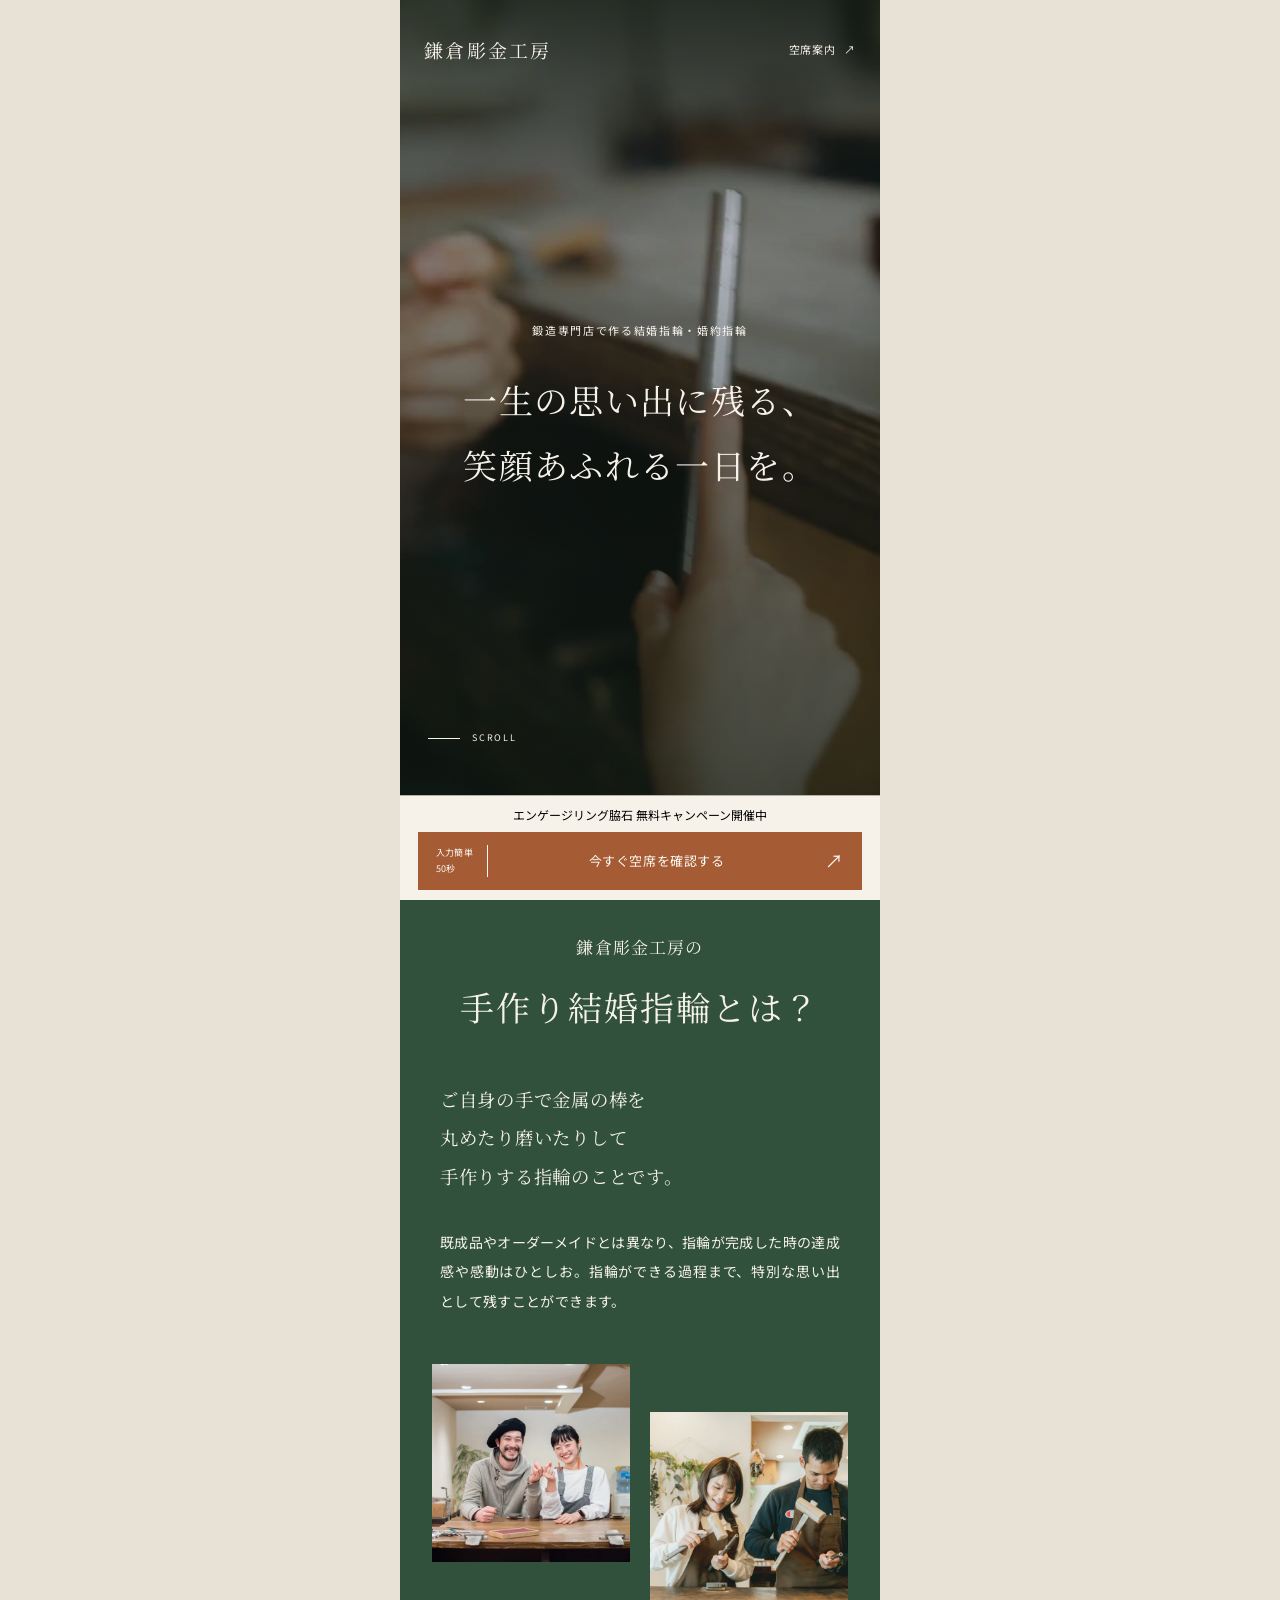
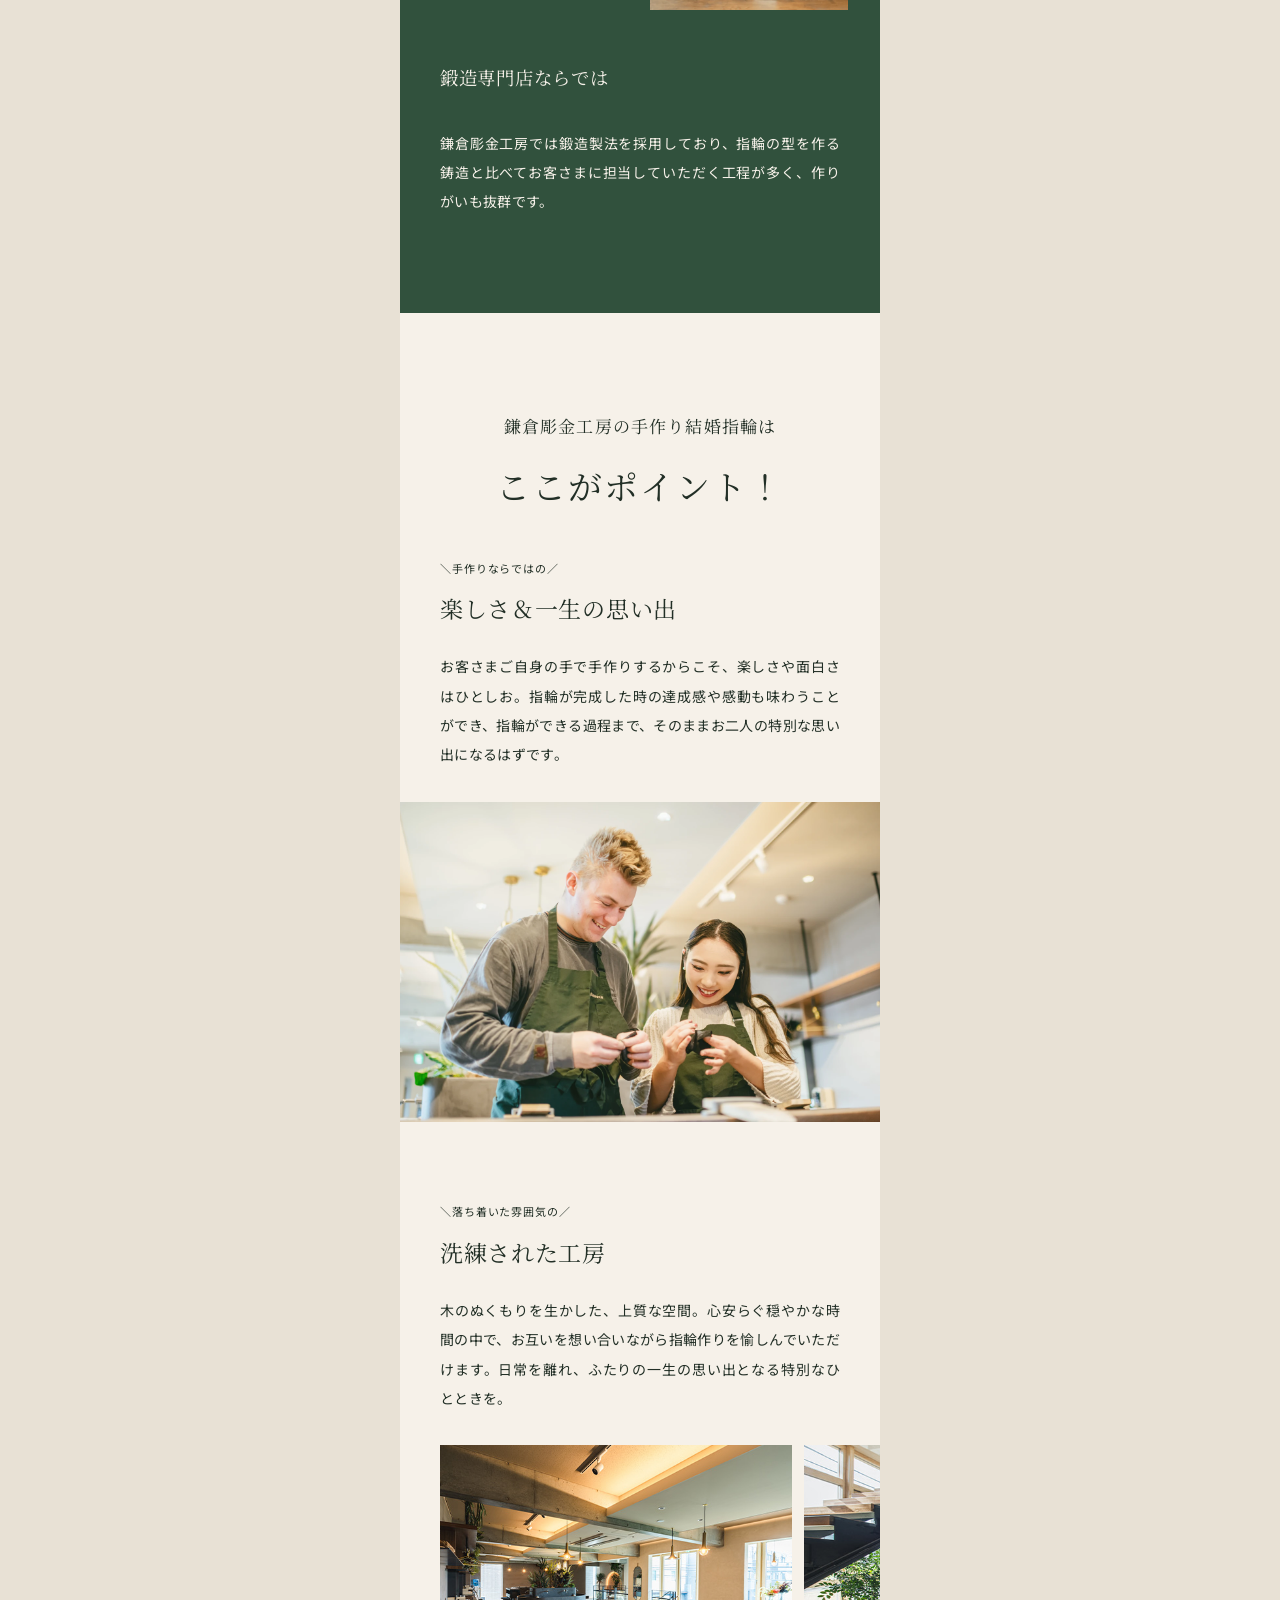
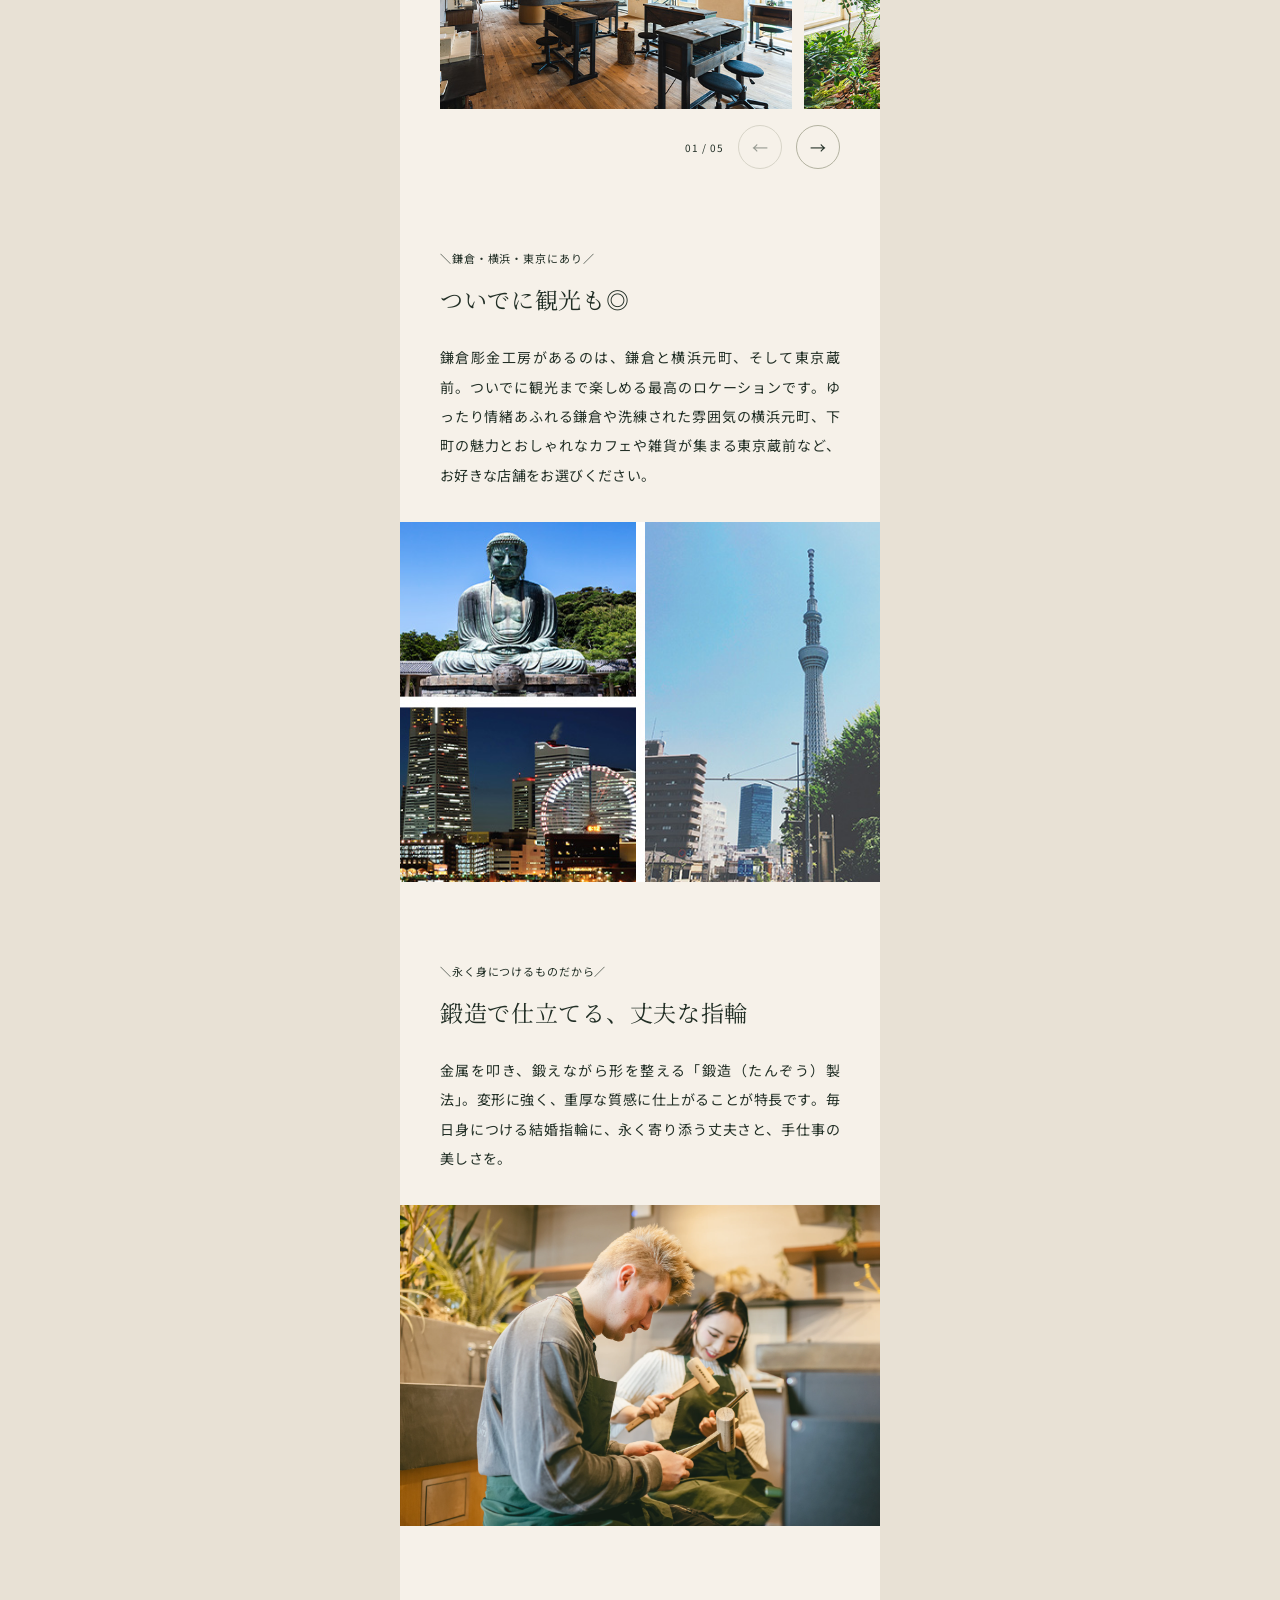
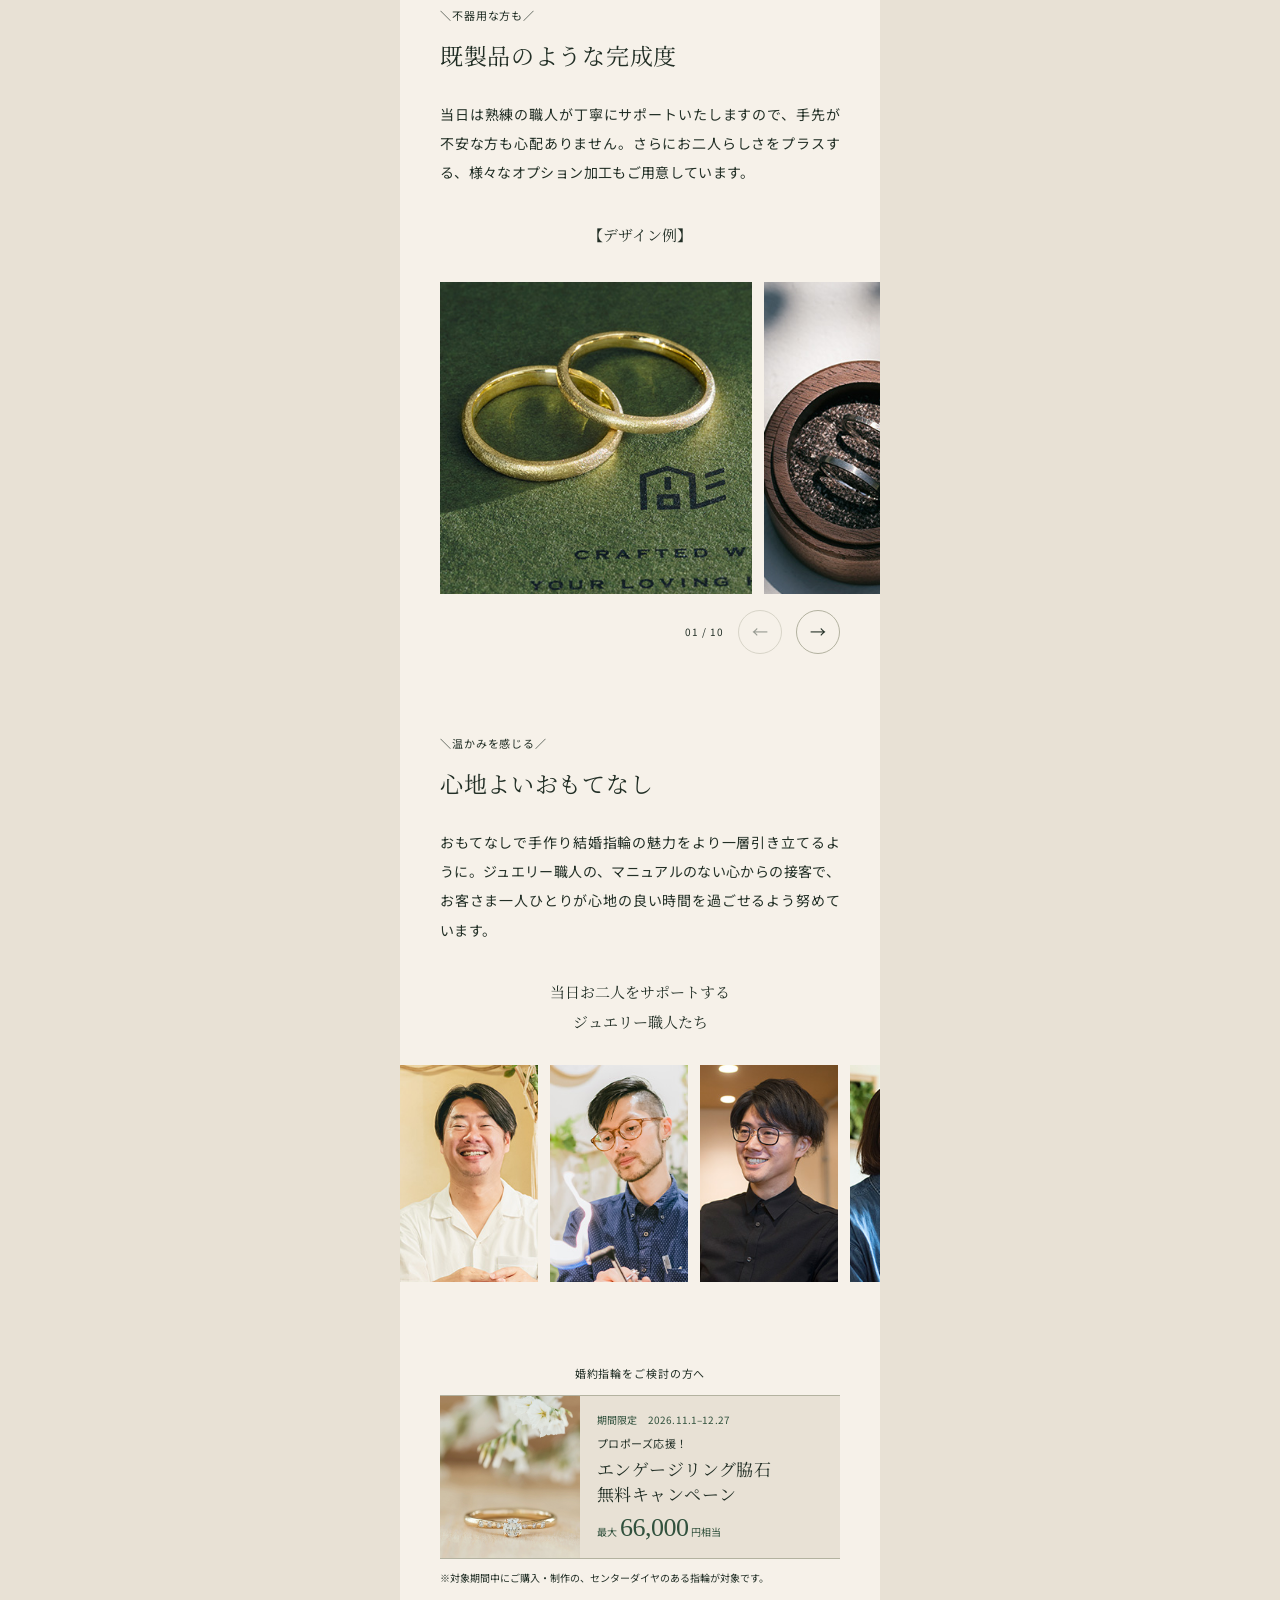
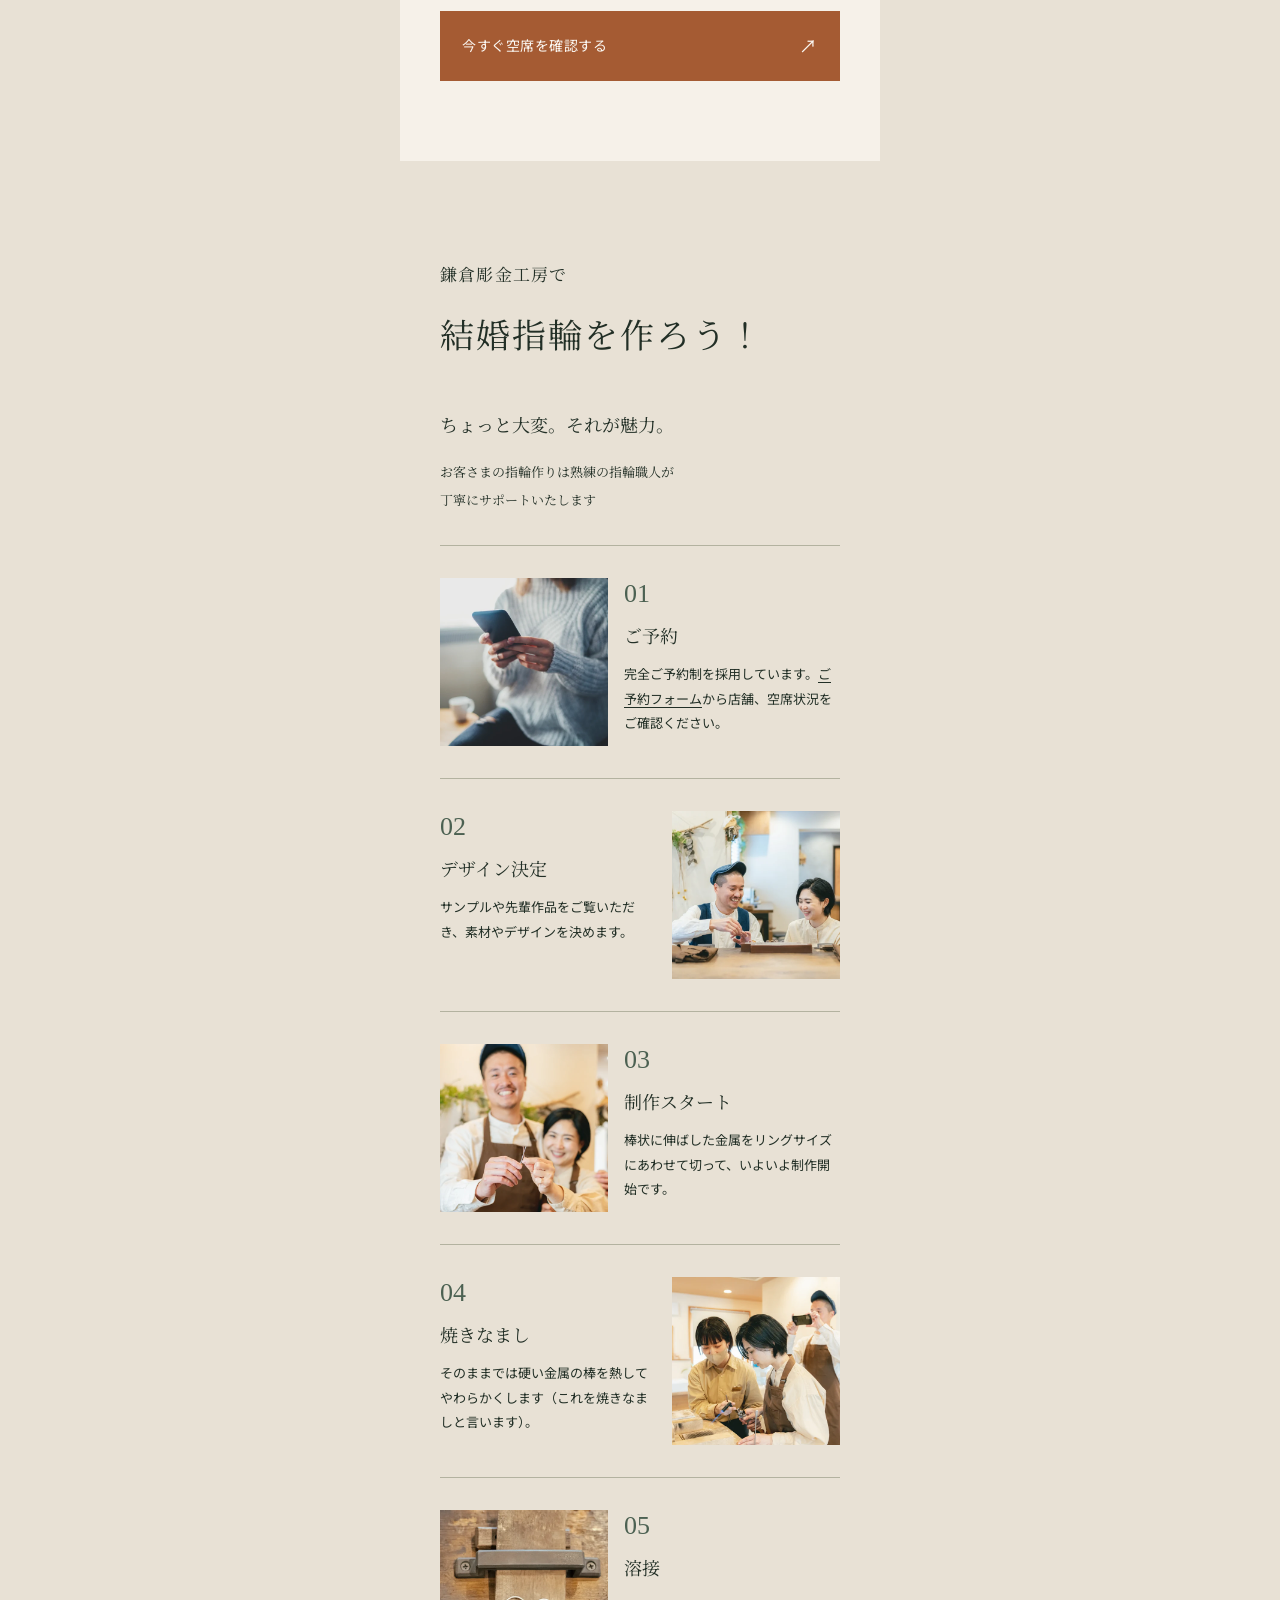
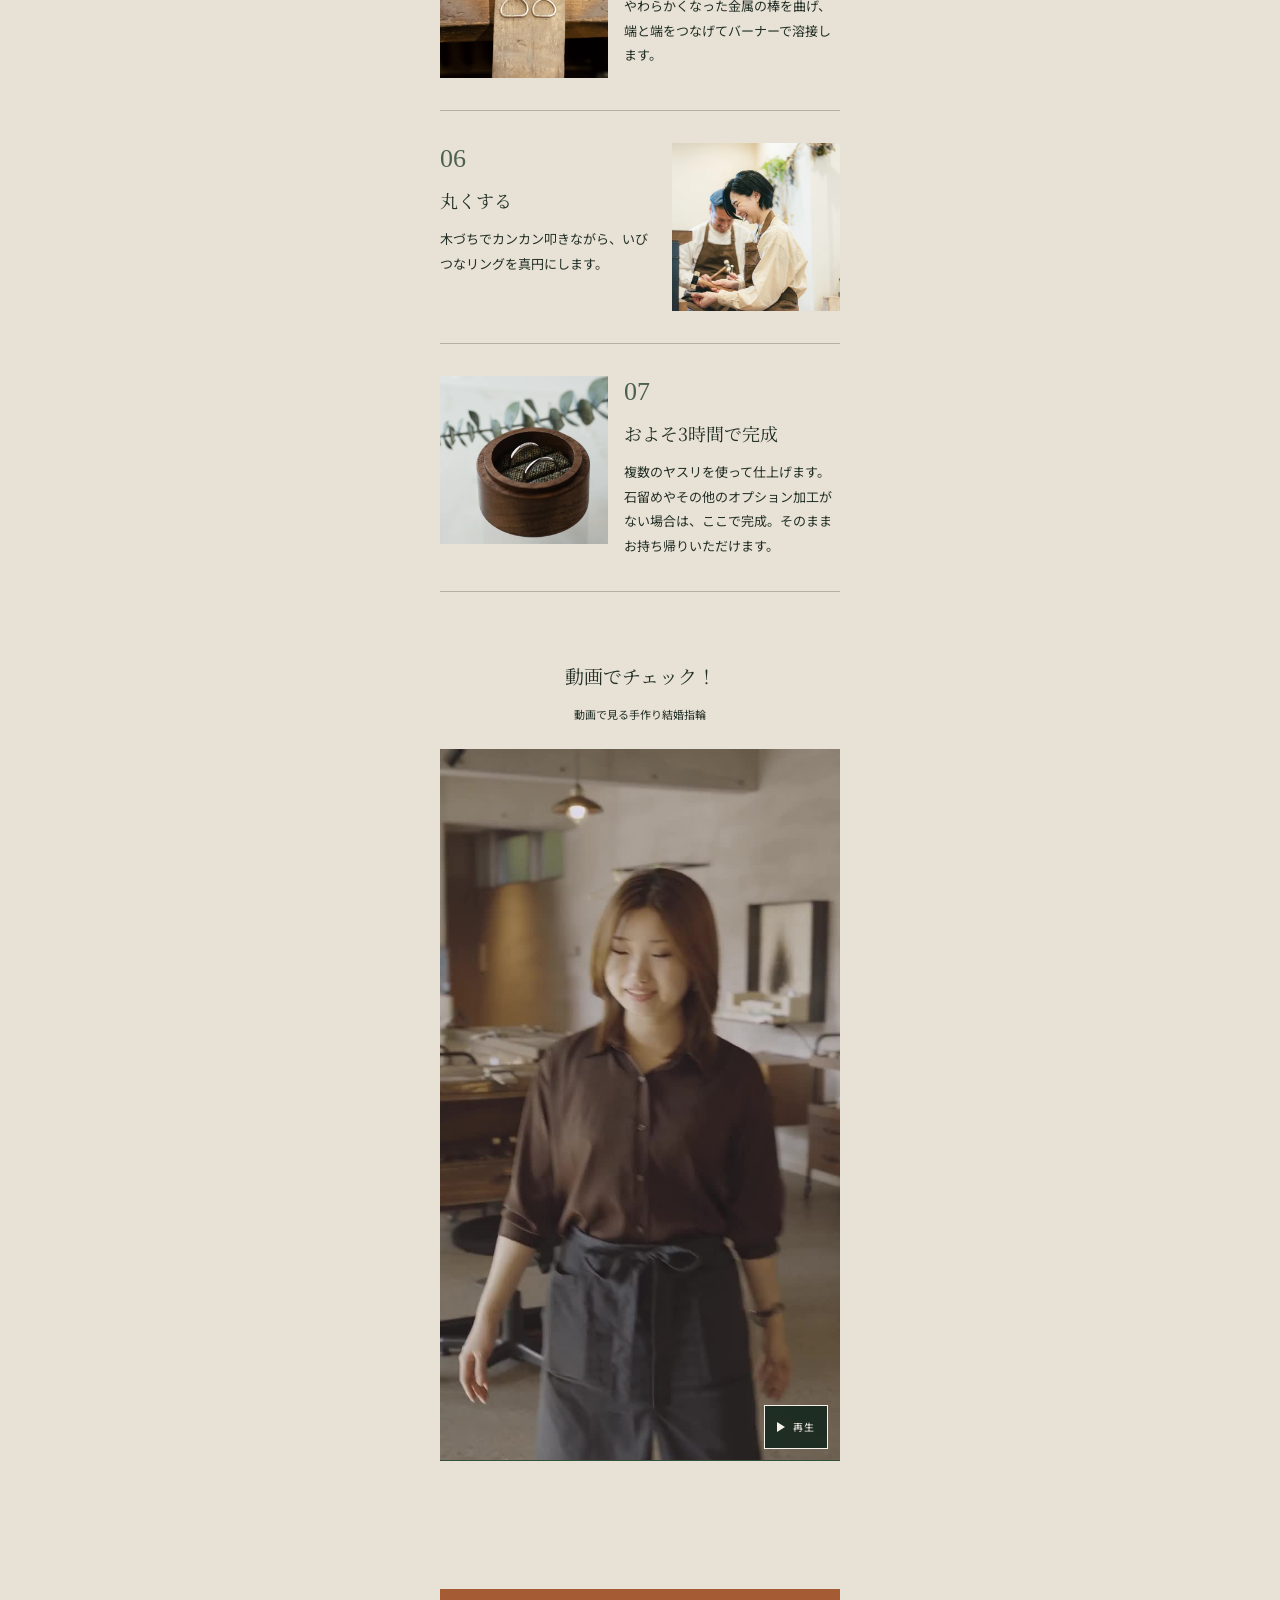
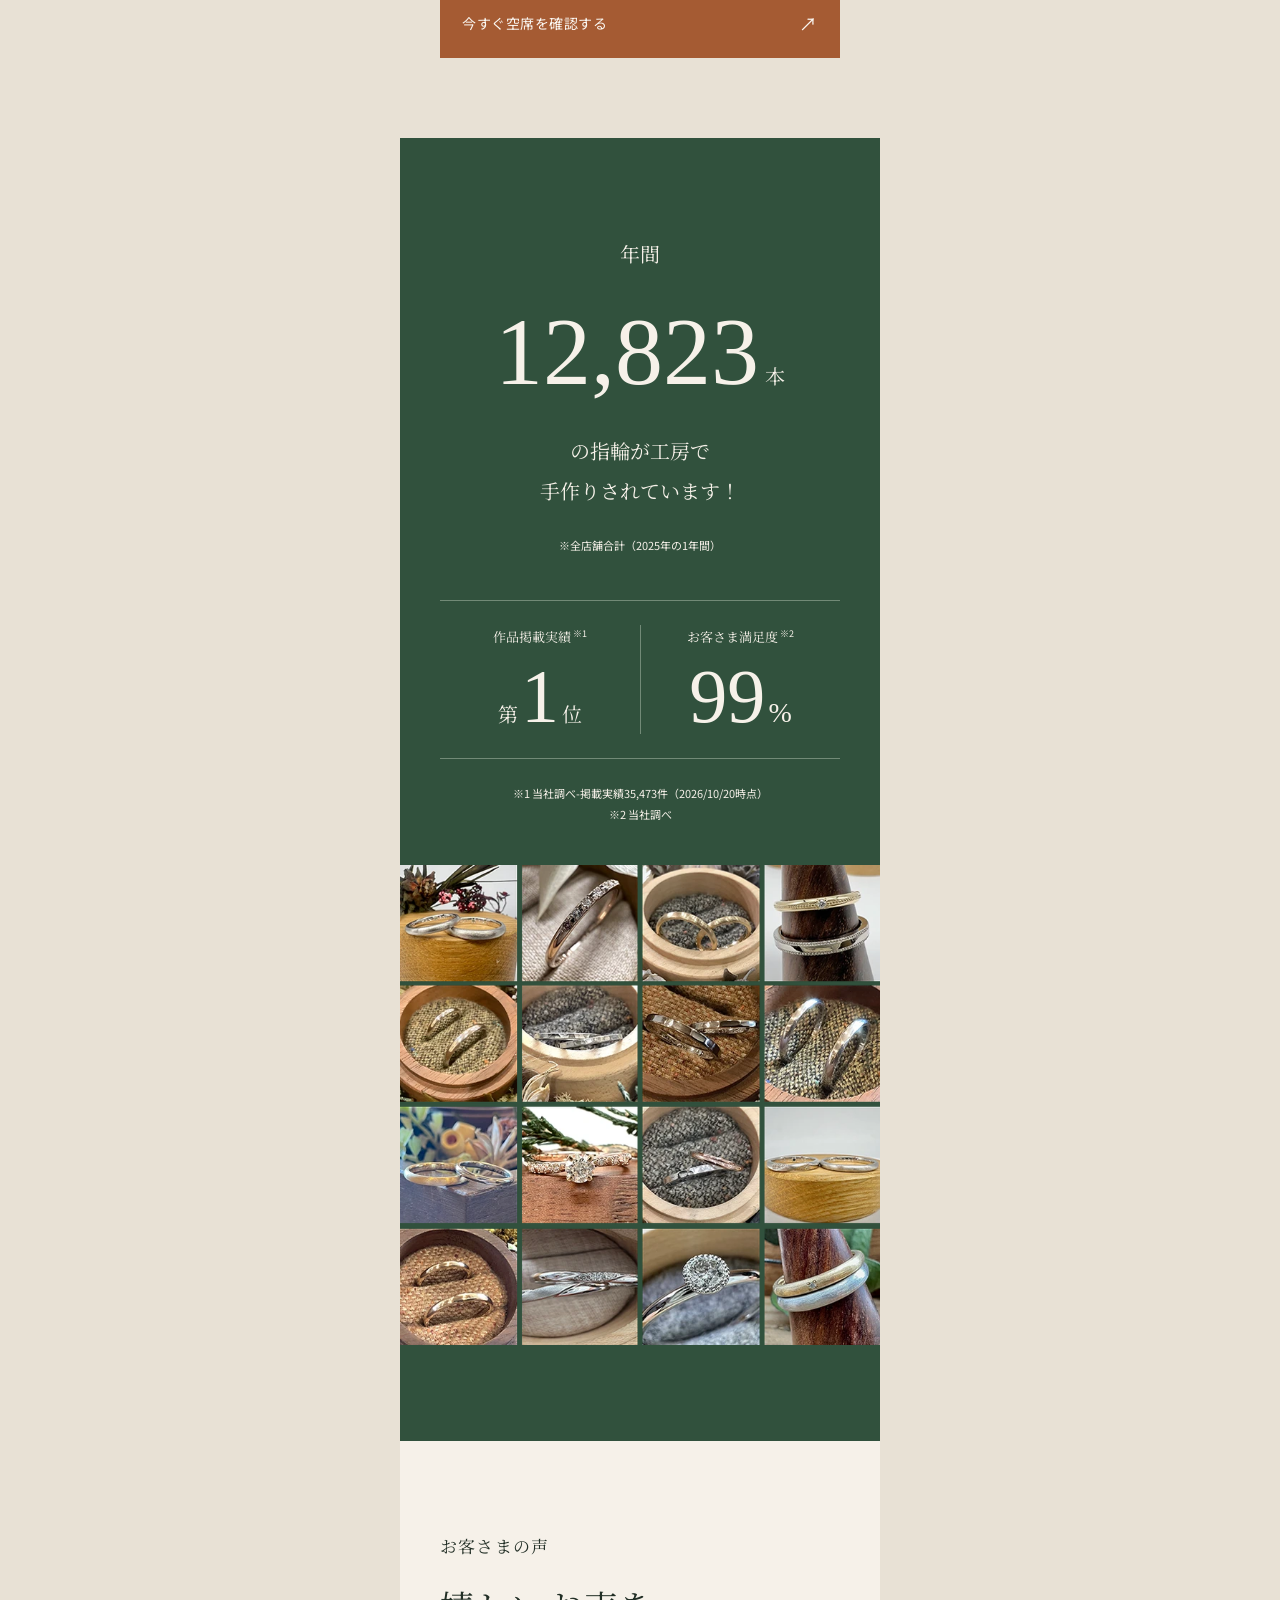
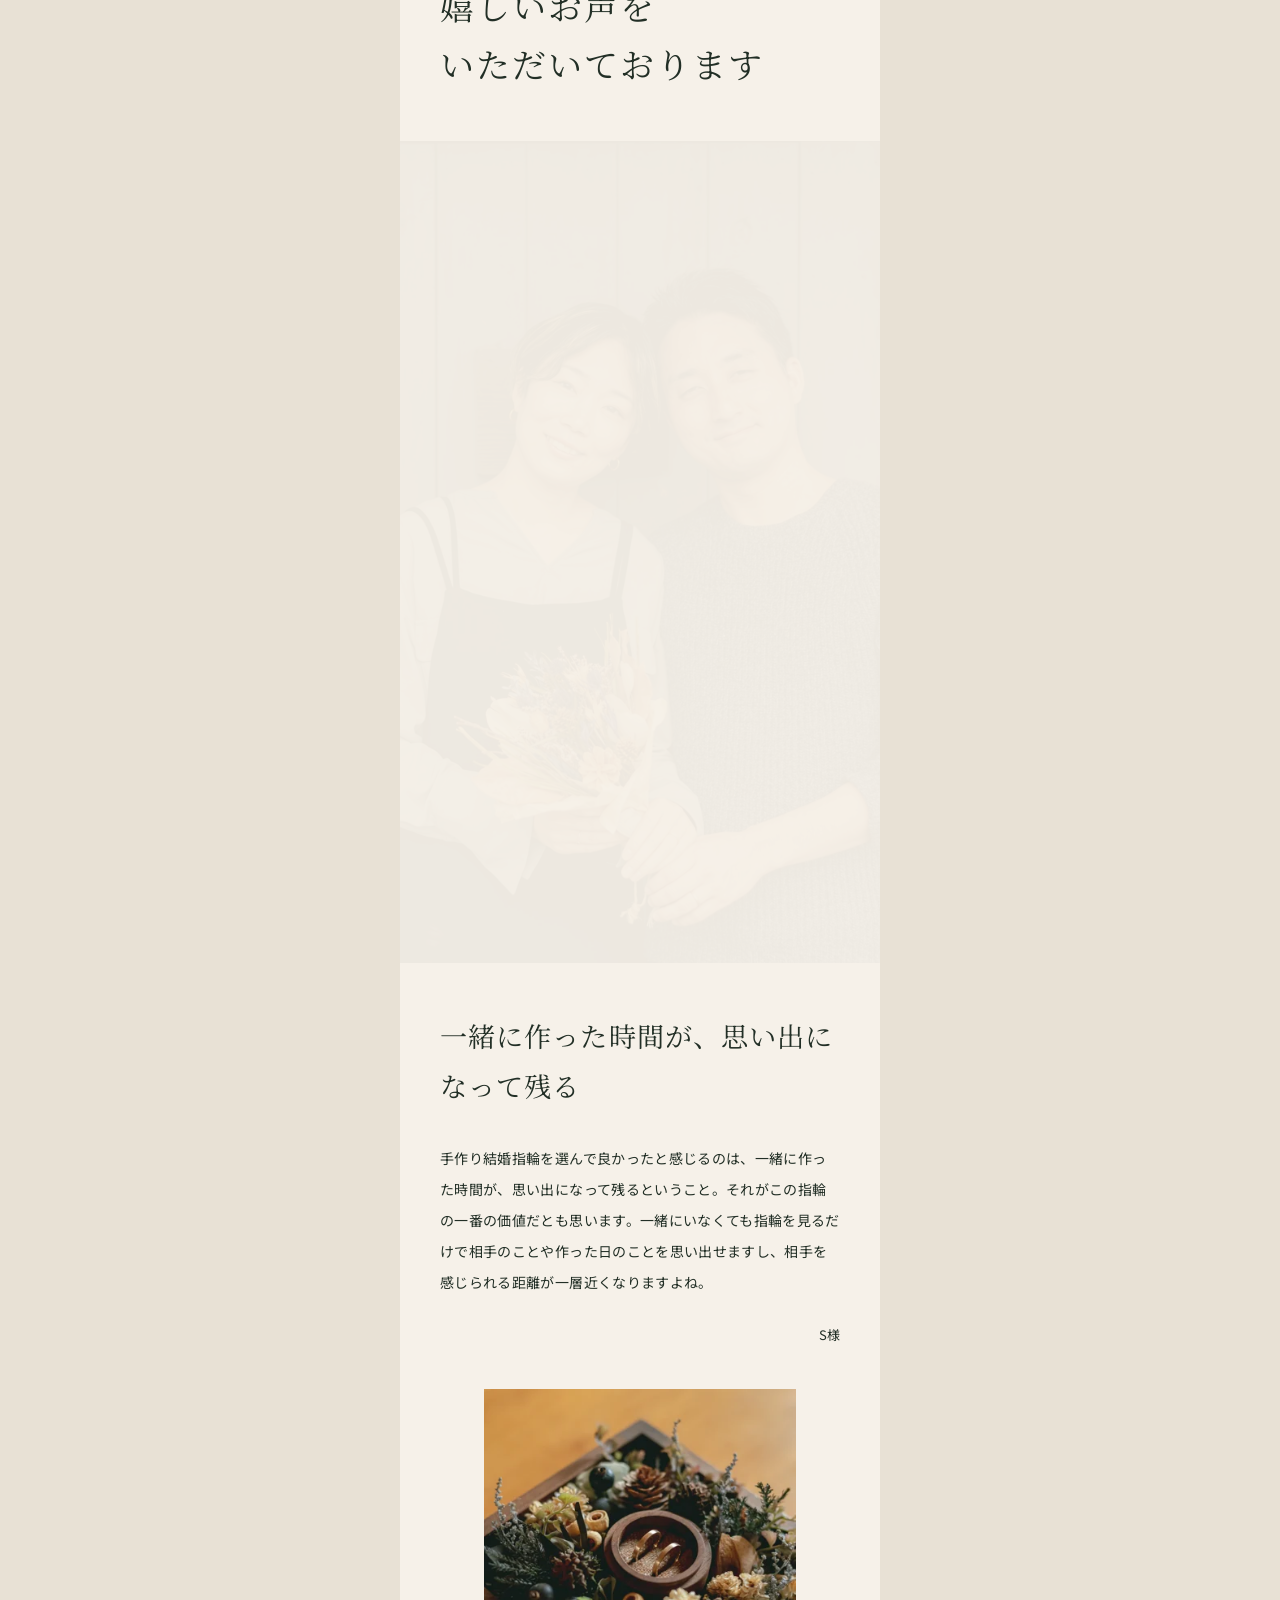
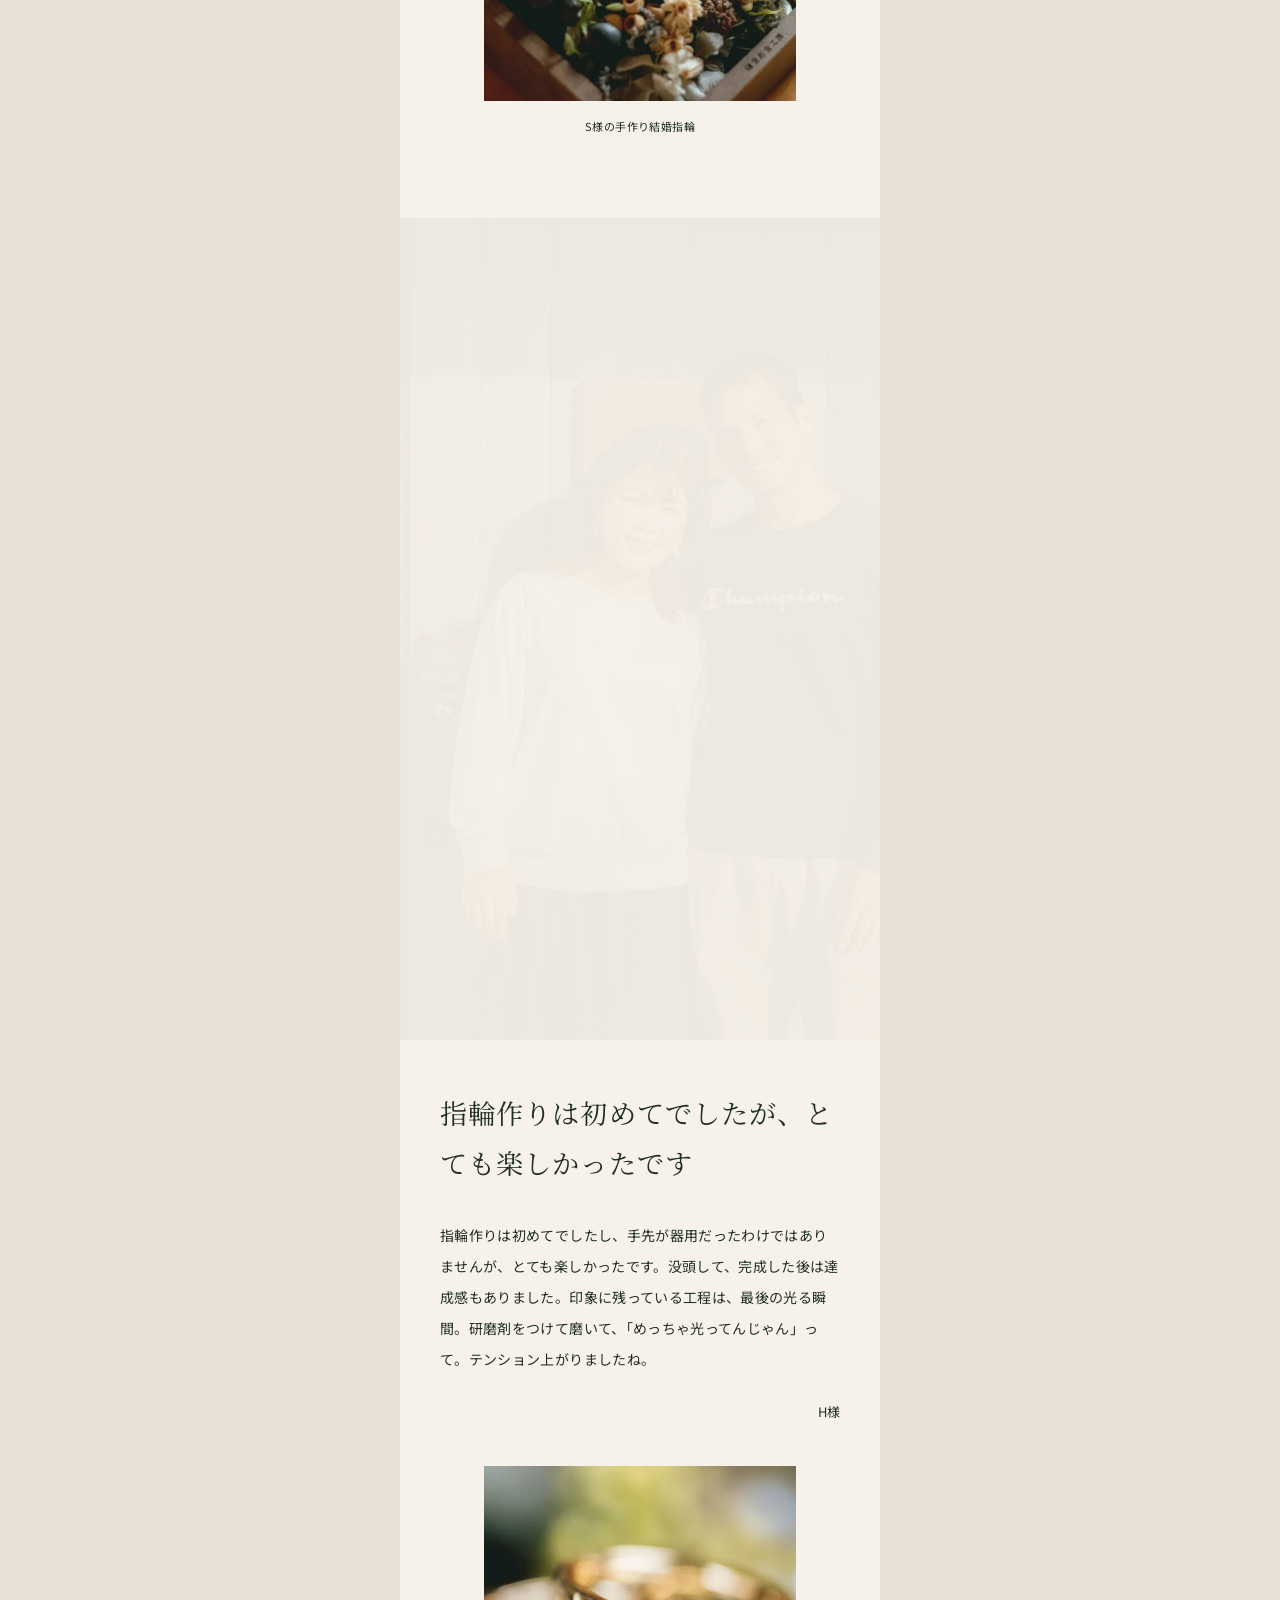
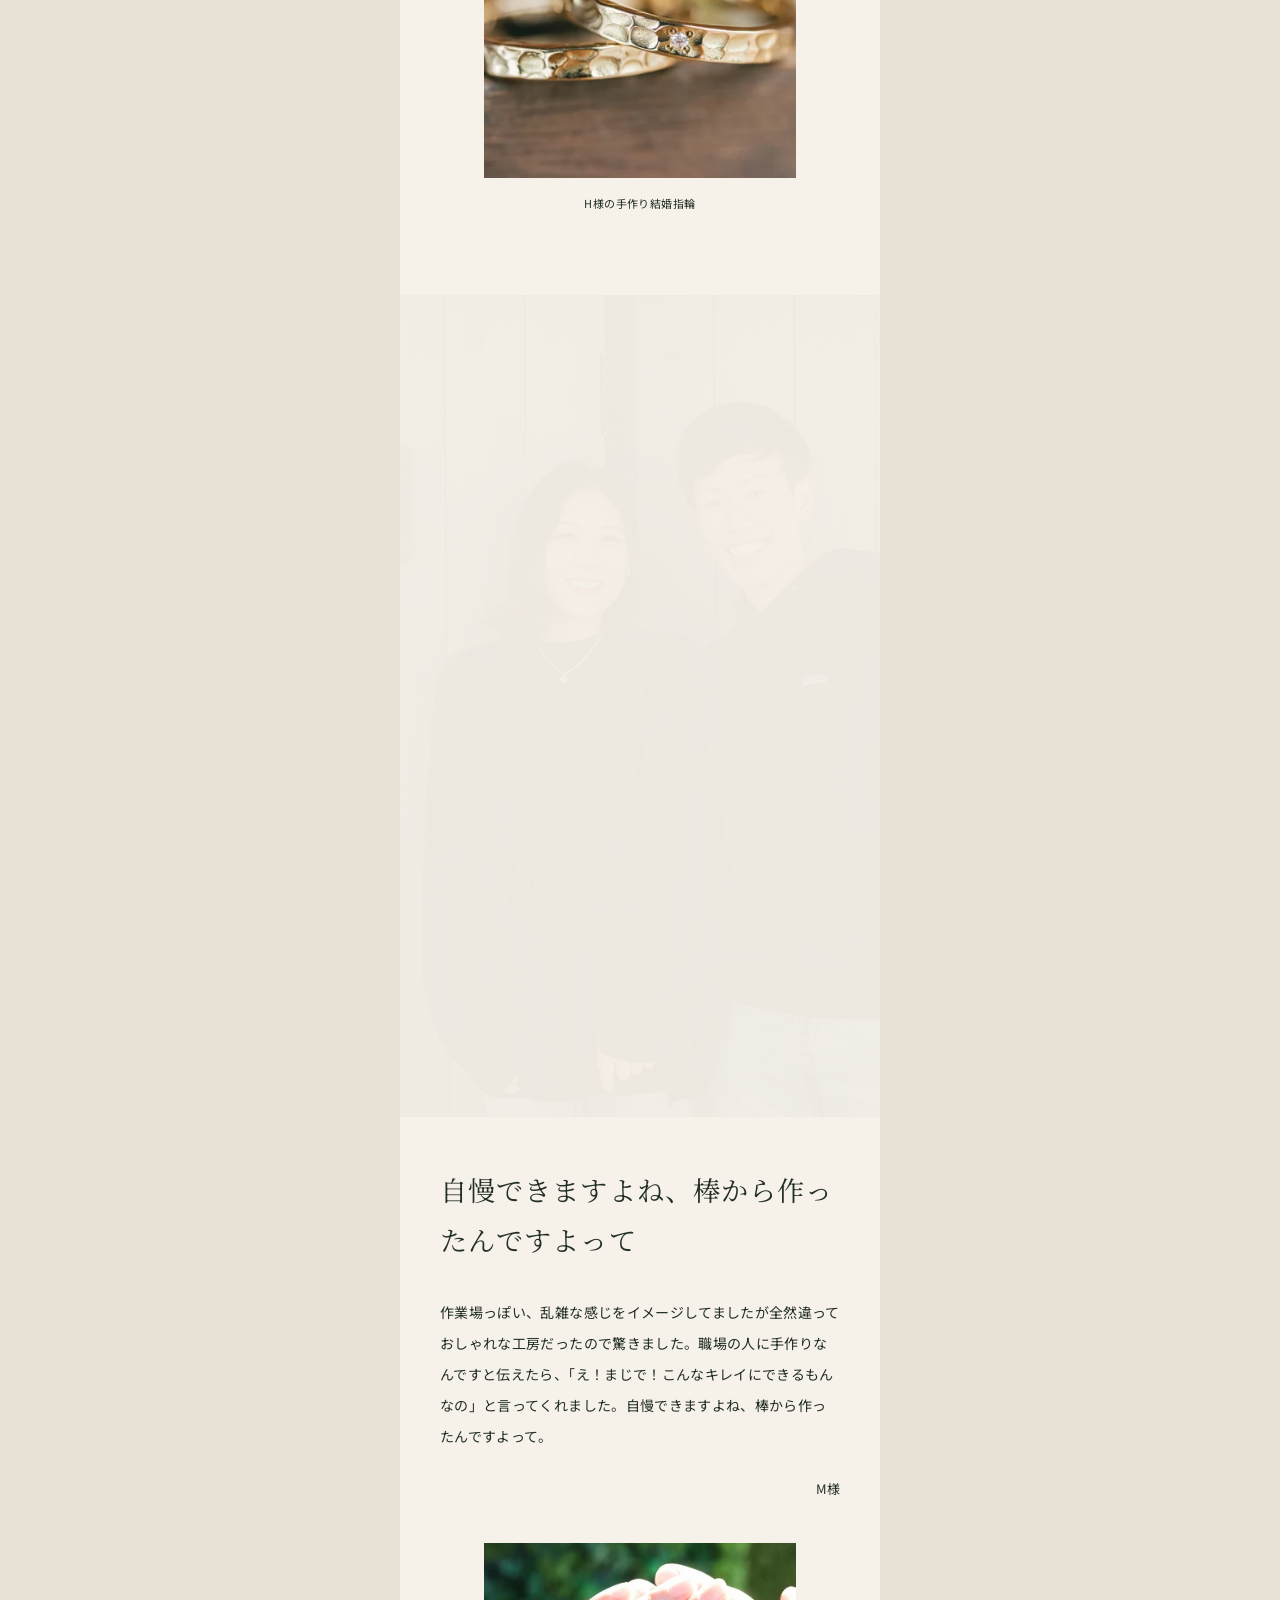
==== commit 8c36599e: "固定キャンペーン告知の文字色を黒に変更" ====
--- a/lp.html
+++ b/lp.html
@@ -1,6 +1,6 @@
 <!DOCTYPE html>
 
-<html lang="ja"><head><meta charset="utf-8"/><meta content="width=device-width, initial-scale=1, viewport-fit=cover" name="viewport"/><meta content="noindex,nofollow" name="robots"/><meta content="#355746" name="theme-color"/><title>鍛造専門店で作る結婚指輪・婚約指輪　鎌倉彫金工房</title><meta content="一生の思い出に残る、笑顔あふれる一日を。鎌倉彫金工房の手作り結婚指輪とは、ご自身の手で金属の棒を丸めたり磨いたりして手作りする指輪のこと。既成品やオーダーメイドとは異なり、指輪が完成した時の達成感や感動はひとしお。指輪ができる過程まで、特別な思い出として残すことができます。" name="description"/><link as="image" fetchpriority="high" href="./assets/video/fv-reels-20261009.jpg" rel="preload"/><link href="https://fonts.googleapis.com" rel="preconnect"/><link crossorigin="" href="https://fonts.gstatic.com" rel="preconnect"/><link href="https://fonts.googleapis.com/css2?family=Noto+Sans+JP:wght@400;500&amp;family=Noto+Serif+JP:wght@400;500&amp;display=swap" rel="stylesheet"/><link href="./tokens.css" rel="stylesheet"/><link href="./lp.css?v=20261021-forging-v2" rel="stylesheet"/><script defer="" src="./lp.js?v=20261020-ios-v4"></script><link rel="stylesheet" href="./campaign.css?v=20261026-v3"></head><body><main class="lp-page" id="top">
+<html lang="ja"><head><meta charset="utf-8"/><meta content="width=device-width, initial-scale=1, viewport-fit=cover" name="viewport"/><meta content="noindex,nofollow" name="robots"/><meta content="#355746" name="theme-color"/><title>鍛造専門店で作る結婚指輪・婚約指輪　鎌倉彫金工房</title><meta content="一生の思い出に残る、笑顔あふれる一日を。鎌倉彫金工房の手作り結婚指輪とは、ご自身の手で金属の棒を丸めたり磨いたりして手作りする指輪のこと。既成品やオーダーメイドとは異なり、指輪が完成した時の達成感や感動はひとしお。指輪ができる過程まで、特別な思い出として残すことができます。" name="description"/><link as="image" fetchpriority="high" href="./assets/video/fv-reels-20261009.jpg" rel="preload"/><link href="https://fonts.googleapis.com" rel="preconnect"/><link crossorigin="" href="https://fonts.gstatic.com" rel="preconnect"/><link href="https://fonts.googleapis.com/css2?family=Noto+Sans+JP:wght@400;500&amp;family=Noto+Serif+JP:wght@400;500&amp;display=swap" rel="stylesheet"/><link href="./tokens.css" rel="stylesheet"/><link href="./lp.css?v=20261021-forging-v2" rel="stylesheet"/><script defer="" src="./lp.js?v=20261020-ios-v4"></script><link rel="stylesheet" href="./campaign.css?v=20261026-v4"></head><body><main class="lp-page" id="top">
 <section aria-labelledby="hero-title" class="hero"><video aria-hidden="true" autoplay="" src="./assets/video/fv-reels-20261020-ios-v4.mp4" loop="" muted="" playsinline="" poster="./assets/video/fv-reels-20261009.jpg" preload="auto" width="720" height="1280"></video><header class="masthead"><a class="brand" href="#top">鎌倉彫金工房</a><a class="header-reserve" href="https://reserve.kamakura-chokin.com/reserves/add">空席案内<span aria-hidden="true">↗</span></a></header><div class="hero-copy"><p class="hero-kicker">鍛造専門店で作る結婚指輪・婚約指輪</p><h1 aria-label="一生の思い出に残る、笑顔あふれる一日を。" id="hero-title">
 <span aria-hidden="true" class="hero-line"><span class="hero-glyph" style="--char:0">一</span><span class="hero-glyph" style="--char:1">生</span><span class="hero-glyph" style="--char:2">の</span><span class="hero-glyph" style="--char:3">思</span><span class="hero-glyph" style="--char:4">い</span><span class="hero-glyph" style="--char:5">出</span><span class="hero-glyph" style="--char:6">に</span><span class="hero-glyph" style="--char:7">残</span><span class="hero-glyph" style="--char:8">る</span><span class="hero-glyph" style="--char:9">、</span>
 </span>
--- a/campaign.css
+++ b/campaign.css
@@ -39,7 +39,7 @@
 .cp-terms__body p + p { margin-top: .75rem; }
 .cp-terms__body ul { padding-left: 1.2em; margin: .5rem 0 .875rem; }
 .cp-terms__body li + li { margin-top: .35rem; }
-.sticky-campaign { margin: 0 0 8px; font-size: 12px; line-height: 1.5; letter-spacing: 0; text-align: center; color: var(--color-green); }
+.sticky-campaign { margin: 0 0 8px; font-size: 12px; line-height: 1.5; letter-spacing: 0; text-align: center; color: #000; }
 @media (min-width: 480px) {
   .cp-notice__body { padding: 15px 17px 17px; }
   .cp-notice h3 { font-size: 1.0625rem; }
